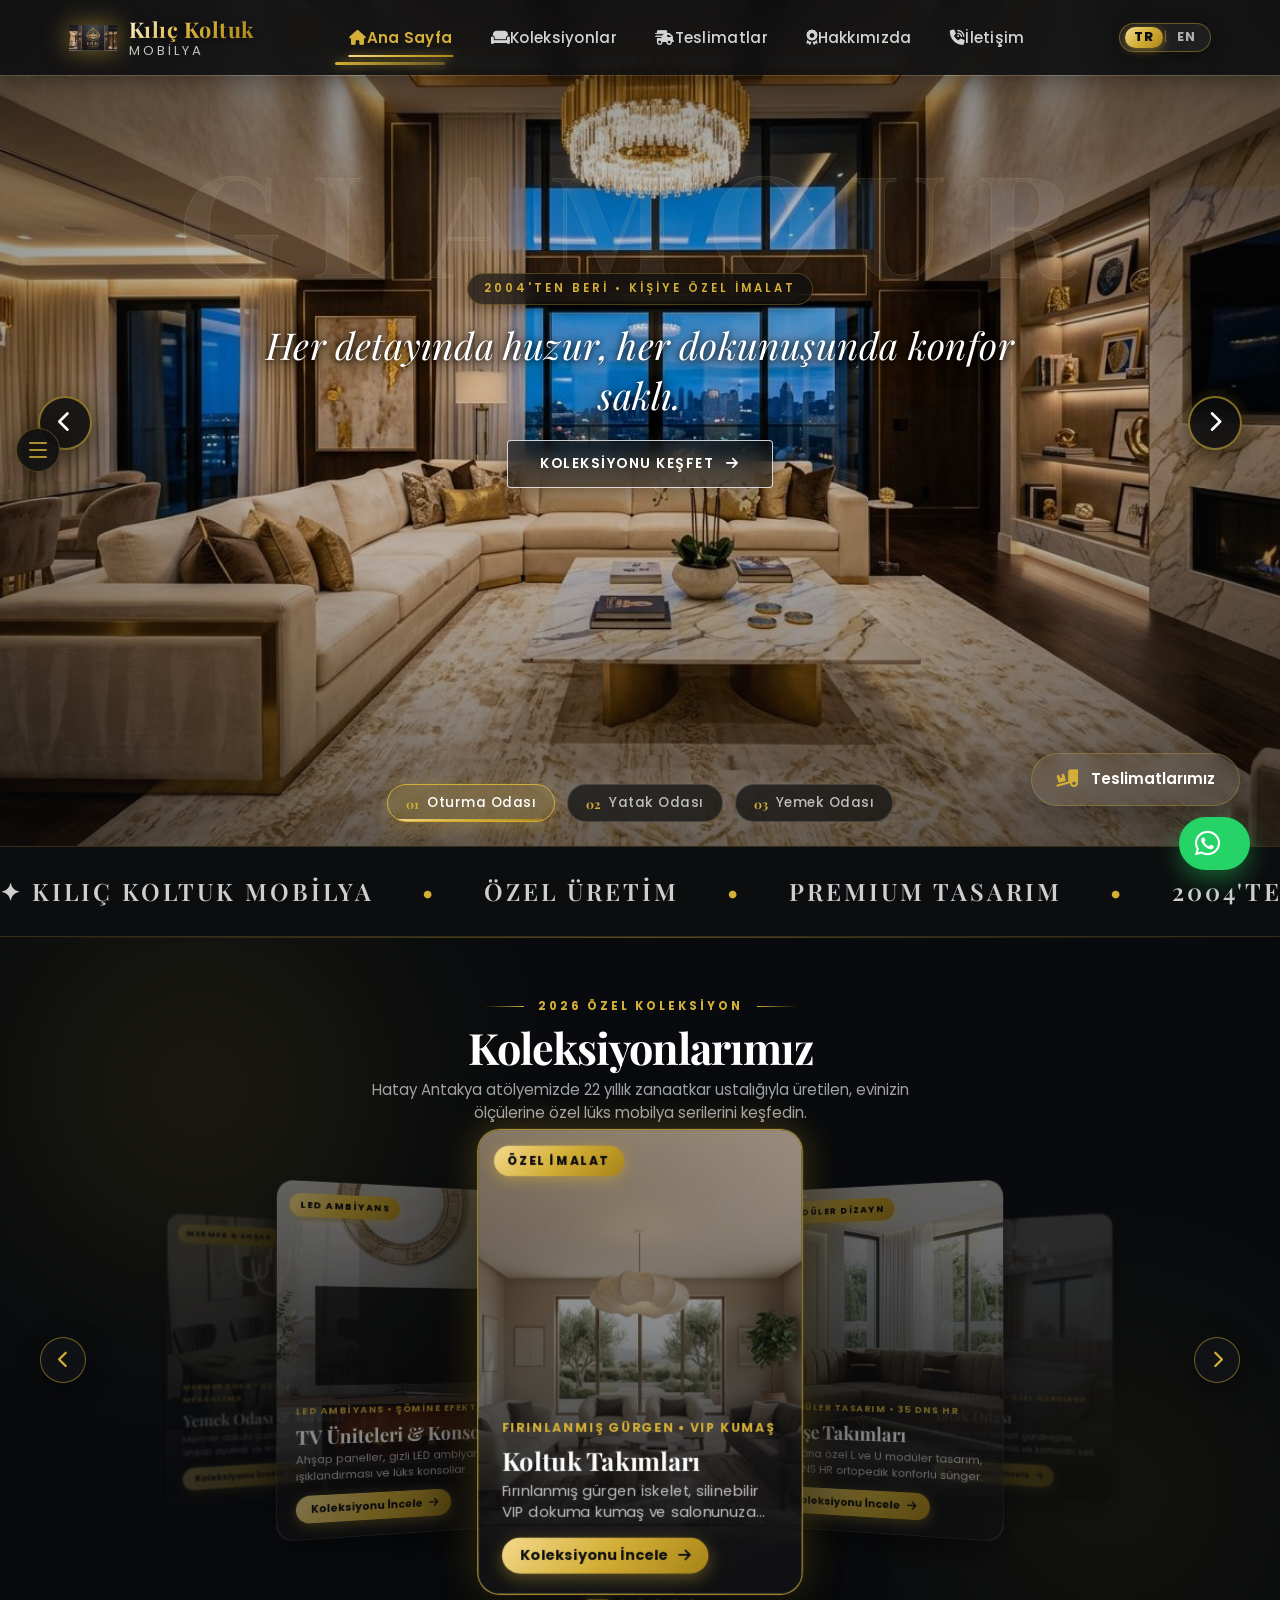
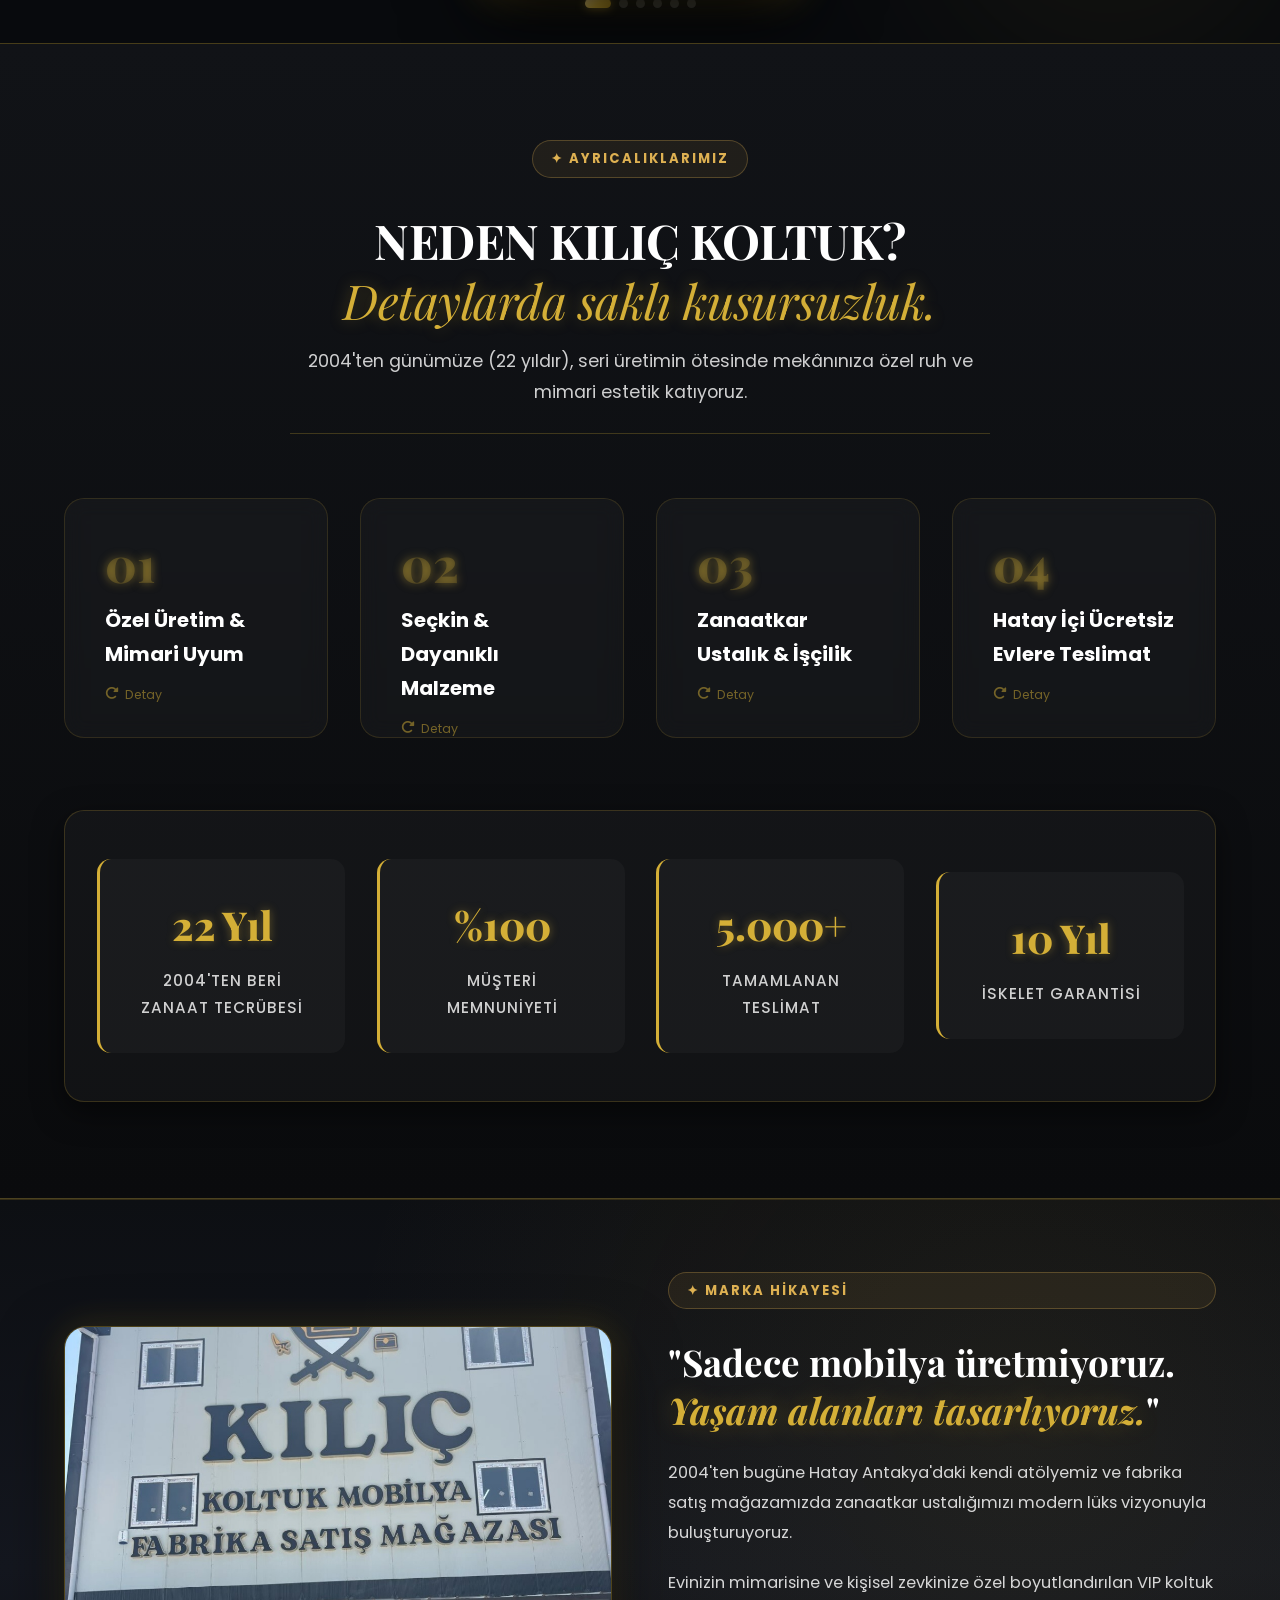
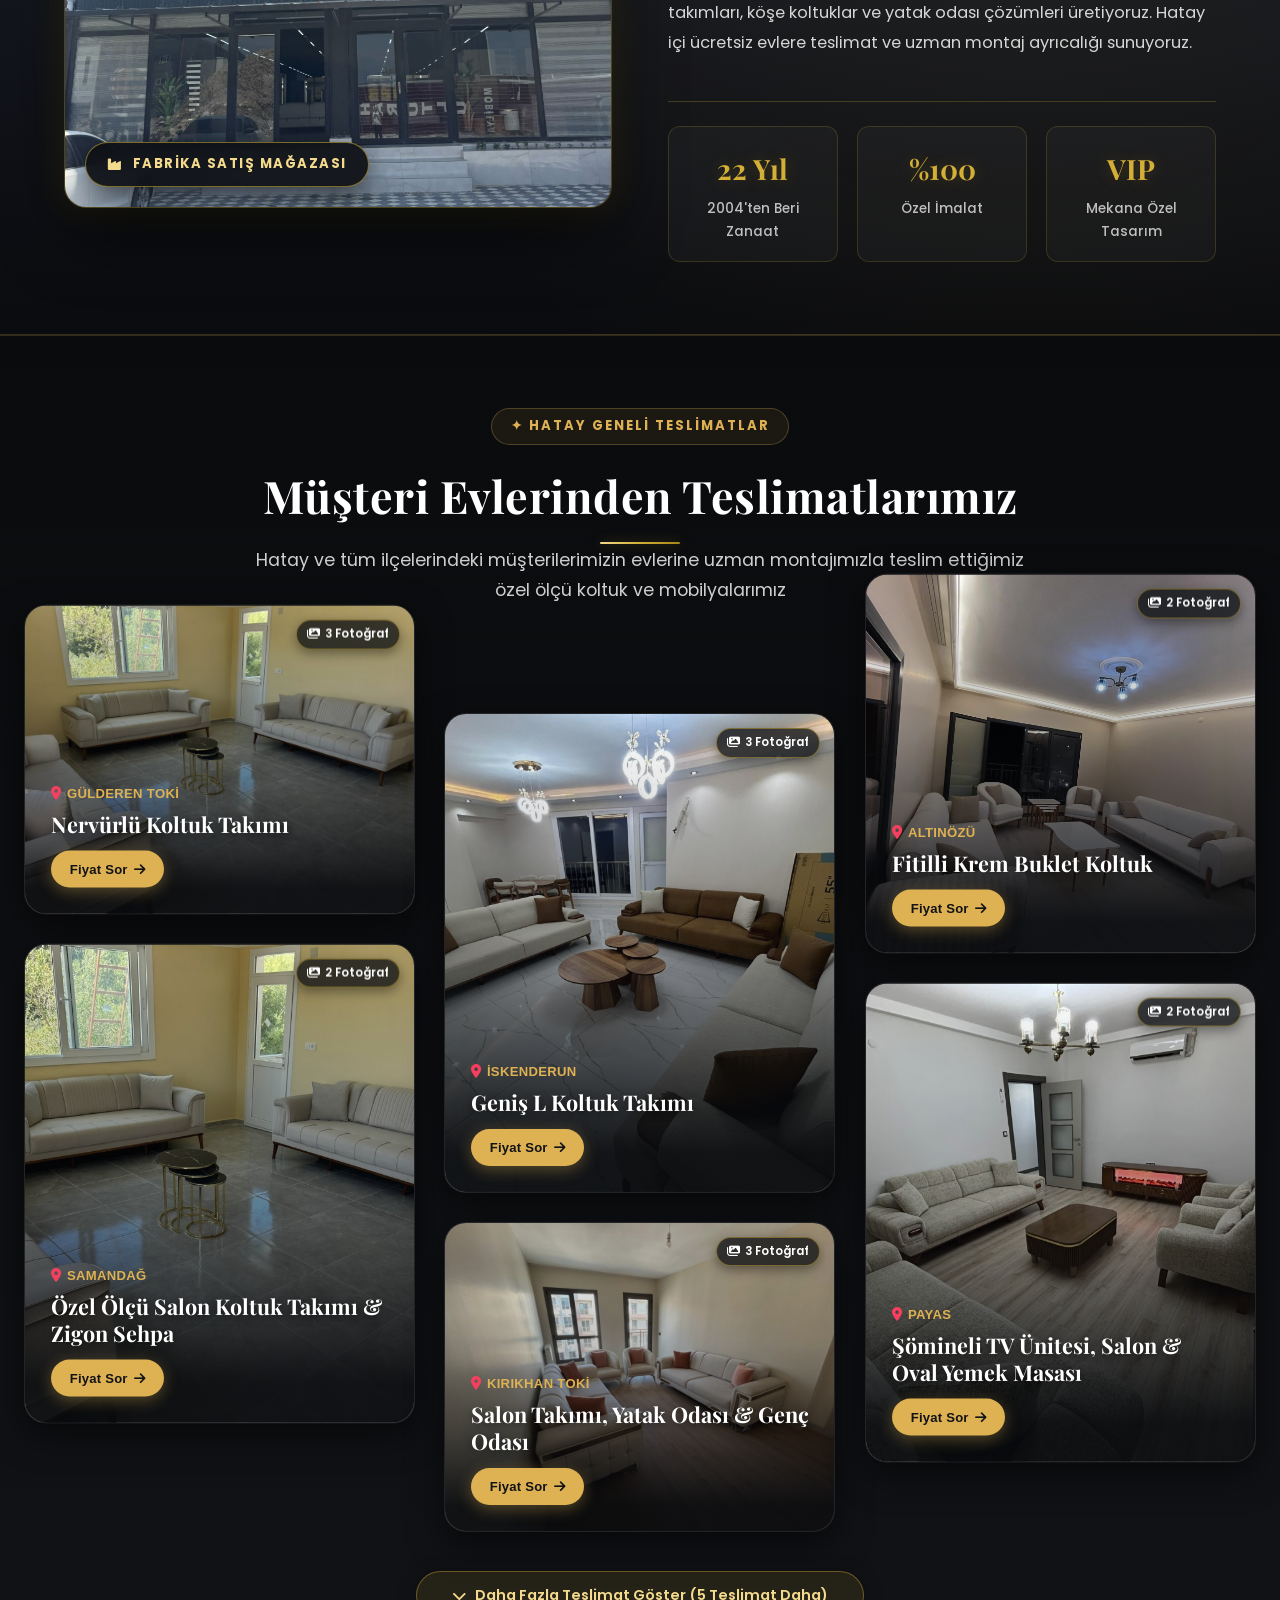
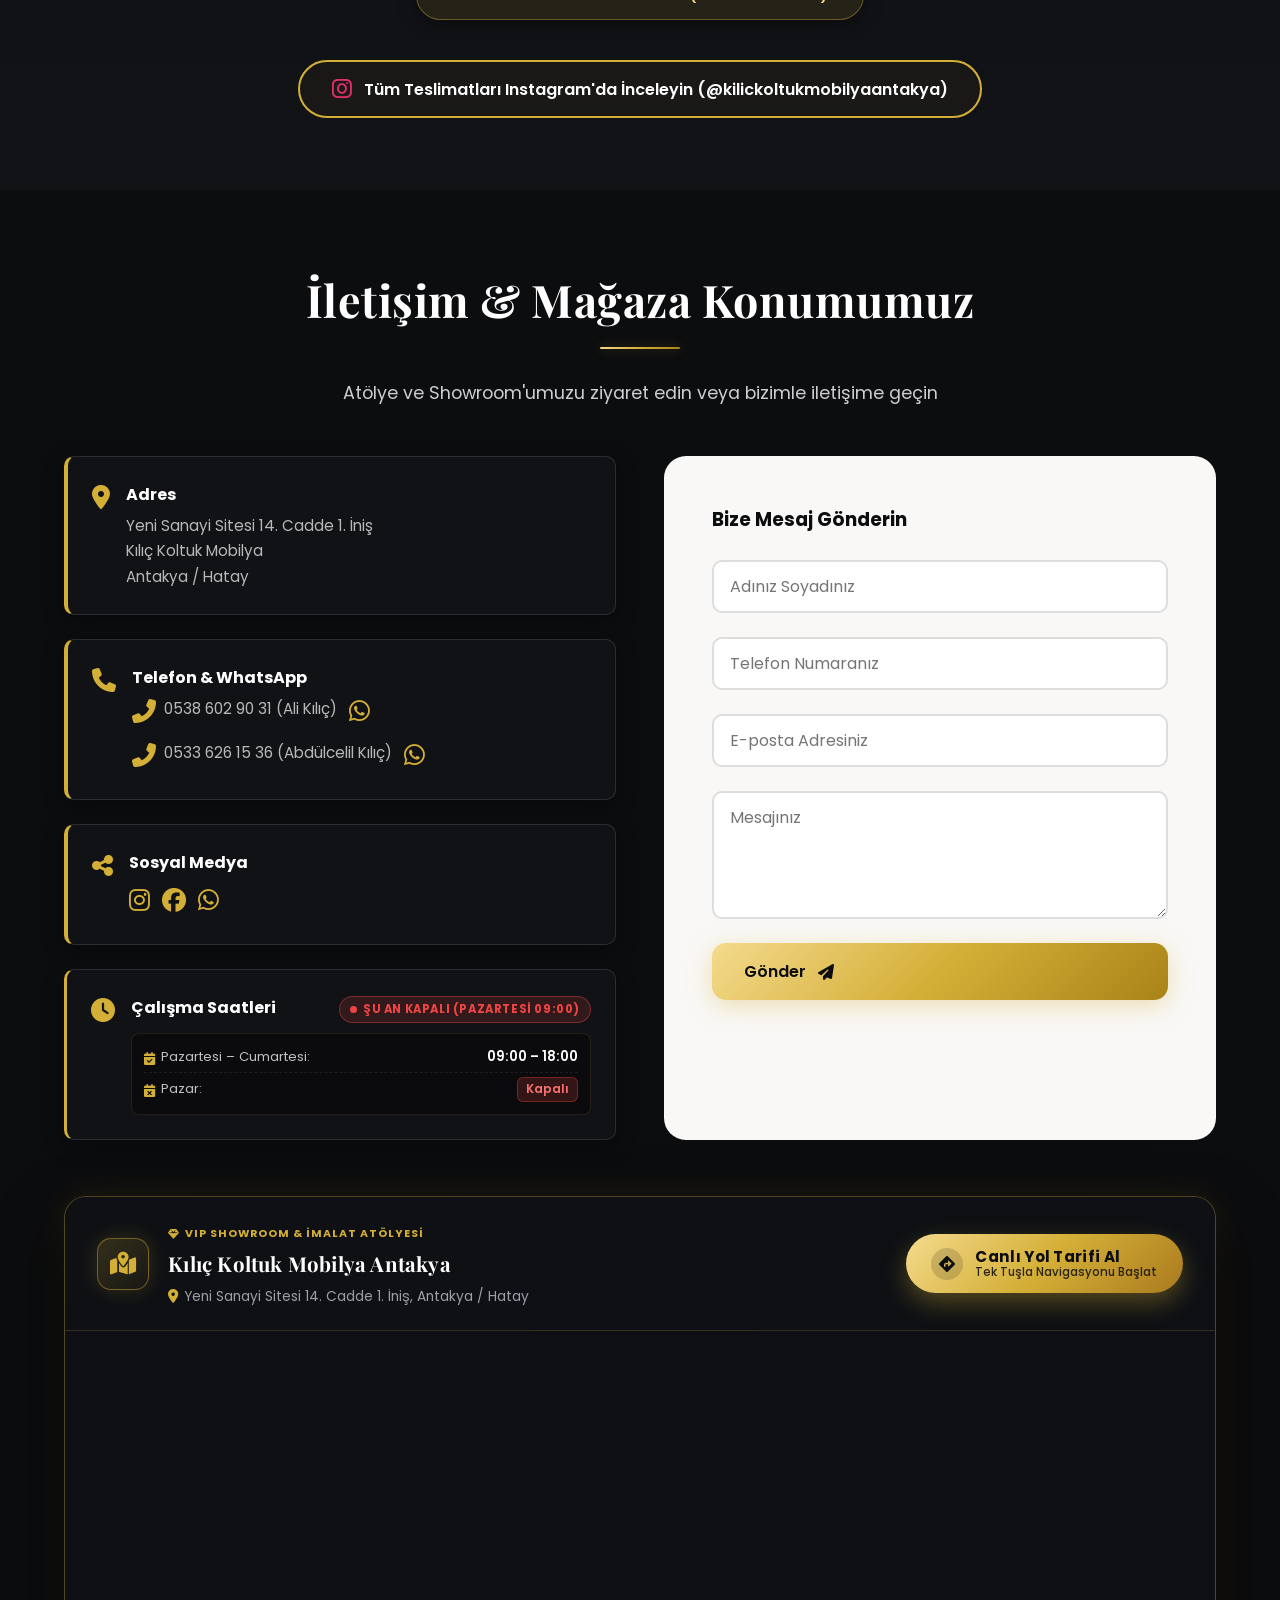
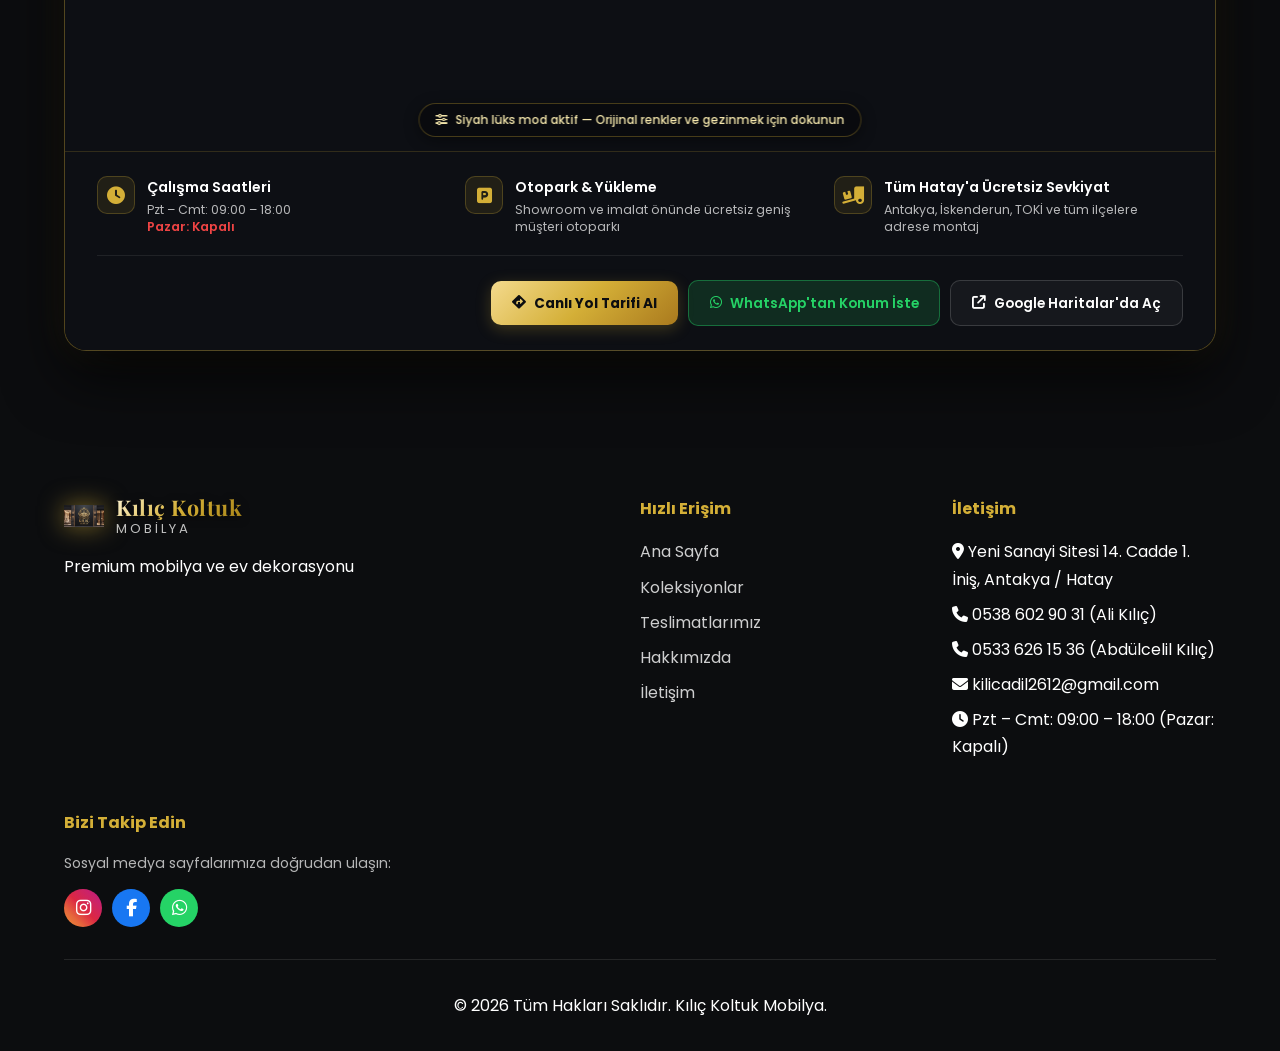
==== index.html @ 1f559b0b "fix: koleksiyon urun detay modali z-index ve buyutme sorunu cozuldu" ====
<!DOCTYPE html>
<html lang="tr">

<head>
    <meta charset="UTF-8">
    <meta name="viewport" content="width=device-width, initial-scale=1.0">
    <meta name="description"
        content="Kılıç Koltuk Mobilya | Antakya Hatay'da 2004'ten beri 22 yıldır özel ölçü koltuk takımı, köşe koltuk, yatak odası ve yemek odası imalatı. Fırınlanmış gürgen iskelet, VIP kumaş, 10 yıl garanti. Hatay içi ücretsiz evlere teslimat ve montaj.">
    <meta name="keywords"
        content="Kılıç Koltuk, Mobilya, Antakya Mobilya, Hatay Mobilya, Koltuk Takımı, Köşe Takımı, Yatak Odası, Yemek Odası, Özel Ölçü Koltuk, Lüks Mobilya, Antakya Koltuk İmalatçısı, Hatay Mobilya Fabrikası, Özel Üretim Mobilya, Hatay Ücretsiz Teslimat">
    <meta name="author" content="Kılıç Koltuk Mobilya">
    <meta name="robots" content="index, follow, max-image-preview:large, max-snippet:-1">
    <meta name="google-site-verification" content="google5d53e56944362ca2">
    <meta name="theme-color" content="#0a0b0d">

    <!-- Canonical URL -->
    <link rel="canonical" href="https://kilickoltukmobilya.com/">

    <!-- Open Graph (Facebook, WhatsApp, Instagram Preview) -->
    <meta property="og:title" content="Kılıç Koltuk Mobilya | Antakya Hatay Özel Ölçü Koltuk & Mobilya İmalatçısı">
    <meta property="og:description"
        content="2004'ten beri Antakya/Hatay'da özel ölçü koltuk takımı, köşe koltuk ve yatak odası imalatı. Hatay içi ücretsiz evlere teslimat ve uzman montaj.">
    <meta property="og:image" content="https://kilickoltukmobilya.com/logo.png">
    <meta property="og:url" content="https://kilickoltukmobilya.com/">
    <meta property="og:site_name" content="Kılıç Koltuk Mobilya">
    <meta property="og:type" content="website">
    <meta property="og:locale" content="tr_TR">

    <!-- Twitter Cards -->
    <meta name="twitter:card" content="summary_large_image">
    <meta name="twitter:title" content="Kılıç Koltuk Mobilya | Antakya Hatay Özel Ölçü Mobilya İmalatçısı">
    <meta name="twitter:description"
        content="2004'ten beri Antakya/Hatay'da özel ölçü koltuk takımı, köşe koltuk ve yatak odası imalatı. Hatay içi ücretsiz evlere teslimat ve montaj.">
    <meta name="twitter:image" content="https://kilickoltukmobilya.com/logo.png">

    <title>Kılıç Koltuk Mobilya | Antakya Hatay Özel Ölçü Koltuk & Mobilya İmalatçısı</title>

    <!-- Favicon -->
    <link rel="icon" href="logo.png?v=2" type="image/png">
    <link rel="apple-touch-icon" href="logo.png?v=2">

    <!-- Preconnect for Performance -->
    <link rel="preconnect" href="https://fonts.googleapis.com">
    <link rel="preconnect" href="https://fonts.gstatic.com" crossorigin>
    <link rel="preconnect" href="https://cdnjs.cloudflare.com">
    <link rel="dns-prefetch" href="https://fonts.googleapis.com">
    <link rel="dns-prefetch" href="https://cdnjs.cloudflare.com">

    <link rel="stylesheet" href="style.css?v=5.0">
    <link
        href="https://fonts.googleapis.com/css2?family=Playfair+Display:wght@400;500;600;700;800&family=Poppins:wght@300;400;500;600;700&display=swap"
        rel="stylesheet">
    <link rel="stylesheet" href="https://cdnjs.cloudflare.com/ajax/libs/font-awesome/6.4.0/css/all.min.css">

    <!-- JSON-LD Structured Data: LocalBusiness -->
    <script type="application/ld+json">
    {
        "@context": "https://schema.org",
        "@type": "FurnitureStore",
        "name": "Kılıç Koltuk Mobilya",
        "alternateName": "Kılıç Mobilya",
        "description": "2004'ten beri Antakya/Hatay'da 22 yıldır özel ölçü koltuk takımı, köşe koltuk, yatak odası ve yemek odası mobilyası imalatı yapan fabrika satış mağazası. Hatay içi ücretsiz evlere teslimat ve montaj.",
        "url": "https://kilickoltukmobilya.com",
        "logo": "https://kilickoltukmobilya.com/logo.png",
        "image": "https://kilickoltukmobilya.com/images/magaza-fabrika.jpg",
        "telephone": ["+905386029031", "+905336261536"],
        "email": "kilicadil2612@gmail.com",
        "foundingDate": "2004",
        "priceRange": "₺₺₺",
        "address": {
            "@type": "PostalAddress",
            "streetAddress": "Yeni Sanayi Sitesi 14. Cadde 1. İniş",
            "addressLocality": "Antakya",
            "addressRegion": "Hatay",
            "addressCountry": "TR"
        },
        "geo": {
            "@type": "GeoCoordinates",
            "latitude": 36.2025,
            "longitude": 36.1597
        },
        "openingHoursSpecification": [
            {
                "@type": "OpeningHoursSpecification",
                "dayOfWeek": ["Monday", "Tuesday", "Wednesday", "Thursday", "Friday", "Saturday"],
                "opens": "09:00",
                "closes": "19:00"
            }
        ],
        "areaServed": [
            { "@type": "City", "name": "Antakya" },
            { "@type": "AdministrativeArea", "name": "Hatay" }
        ],
        "sameAs": [
            "https://www.instagram.com/kilickoltukmobilyaantakya",
            "https://facebook.com/kilickoltukmobilya"
        ],
        "hasOfferCatalog": {
            "@type": "OfferCatalog",
            "name": "Mobilya Koleksiyonu",
            "itemListElement": [
                { "@type": "OfferCatalog", "name": "Koltuk Takımları" },
                { "@type": "OfferCatalog", "name": "Köşe Takımları" },
                { "@type": "OfferCatalog", "name": "Yatak Odası Takımları" },
                { "@type": "OfferCatalog", "name": "Yemek Odası Takımları" },
                { "@type": "OfferCatalog", "name": "TV Üniteleri" }
            ]
        }
    }
    </script>

    <!-- JSON-LD Structured Data: WebSite -->
    <script type="application/ld+json">
    {
        "@context": "https://schema.org",
        "@type": "WebSite",
        "name": "Kılıç Koltuk Mobilya",
        "url": "https://kilickoltukmobilya.com",
        "inLanguage": "tr"
    }
    </script>

    <!-- JSON-LD Structured Data: BreadcrumbList -->
    <script type="application/ld+json">
    {
        "@context": "https://schema.org",
        "@type": "BreadcrumbList",
        "itemListElement": [
            {
                "@type": "ListItem",
                "position": 1,
                "name": "Ana Sayfa",
                "item": "https://kilickoltukmobilya.com"
            },
            {
                "@type": "ListItem",
                "position": 2,
                "name": "Oturma Odası",
                "item": "https://kilickoltukmobilya.com/#oturma-odasi"
            },
            {
                "@type": "ListItem",
                "position": 3,
                "name": "Yatak Odası",
                "item": "https://kilickoltukmobilya.com/#yatak-odasi"
            },
            {
                "@type": "ListItem",
                "position": 4,
                "name": "Yemek Odası",
                "item": "https://kilickoltukmobilya.com/#yemek-odasi"
            },
            {
                "@type": "ListItem",
                "position": 5,
                "name": "İletişim",
                "item": "https://kilickoltukmobilya.com/#iletisim"
            }
        ]
    }
    </script>
    <style>
    /* ============================================================
       MASAÜSTÜNDE HAMBURGER MENÜ ASLA GÖRÜNMEZ
       ============================================================ */
    @media (min-width: 969px) {
        .hamburger, #hamburger {
            display: none !important;
            visibility: hidden !important;
            pointer-events: none !important;
        }
        .mobile-nav-top, .mobile-nav-bottom {
            display: none !important;
        }
    }

    /* ============================================================
       KRİTİK MOBİL KORUMA & ULTRA OKUNAKLI VİP HAMBURGER MENÜ
       ============================================================ */
    @media (max-width: 968px) {
        html, body {
            width: 100% !important;
            max-width: 100vw !important;
            height: auto !important;
            min-height: 100% !important;
            overflow-x: hidden !important;
            overflow-y: auto !important;
            display: block !important;
            position: relative !important;
            margin: 0 !important;
            padding: 0 !important;
            transform: none !important;
        }
        #preloader, .preloader {
            display: none !important;
            visibility: hidden !important;
            pointer-events: none !important;
        }
        #navbar, .navbar {
            position: fixed !important;
            top: 0 !important;
            left: 0 !important;
            right: 0 !important;
            width: 100% !important;
            max-width: 100vw !important;
            height: 60px !important;
            min-height: 60px !important;
            max-height: 60px !important;
            margin: 0 !important;
            padding: 0 !important;
            transform: none !important;
            z-index: 999999 !important;
            display: flex !important;
            align-items: center !important;
            background: rgba(12, 13, 15, 0.98) !important;
            border-bottom: 1px solid rgba(212, 175, 55, 0.4) !important;
            box-shadow: 0 4px 20px rgba(0, 0, 0, 0.8) !important;
            box-sizing: border-box !important;
        }
        .nav-container {
            display: flex !important;
            flex-direction: row !important;
            flex-wrap: nowrap !important;
            align-items: center !important;
            justify-content: space-between !important;
            width: 100% !important;
            max-width: 100% !important;
            padding: 0 0.75rem !important;
            height: 100% !important;
            box-sizing: border-box !important;
            gap: 0.5rem !important;
        }
        .logo {
            display: flex !important;
            align-items: center !important;
            gap: 0.45rem !important;
            flex-shrink: 1 !important;
            min-width: 0 !important;
            text-decoration: none !important;
        }
        .logo img, #logo-img {
            width: 36px !important;
            height: 36px !important;
            min-width: 36px !important;
            object-fit: contain !important;
            flex-shrink: 0 !important;
        }
        .logo-text {
            display: flex !important;
            flex-direction: column !important;
            line-height: 1.15 !important;
            min-width: 0 !important;
        }
        .logo-main {
            font-size: 1.05rem !important;
            white-space: nowrap !important;
            overflow: hidden !important;
            text-overflow: ellipsis !important;
            font-weight: 700 !important;
        }
        .logo-sub {
            font-size: 0.65rem !important;
            letter-spacing: 2px !important;
            white-space: nowrap !important;
        }
        .nav-actions {
            display: flex !important;
            align-items: center !important;
            gap: 0.45rem !important;
            flex-shrink: 0 !important;
        }
        .lang-switch {
            display: inline-flex !important;
            align-items: center !important;
            gap: 2px !important;
            padding: 3px 6px !important;
            border-radius: 6px !important;
            background: rgba(255, 255, 255, 0.08) !important;
            border: 1px solid rgba(212, 175, 55, 0.3) !important;
            font-size: 0.72rem !important;
        }
        .lang-btn {
            padding: 2px 4px !important;
            font-size: 0.72rem !important;
        }
        .hamburger {
            display: flex !important;
            flex-direction: column !important;
            align-items: center !important;
            justify-content: center !important;
            gap: 4px !important;
            width: 38px !important;
            height: 38px !important;
            min-width: 38px !important;
            background: rgba(212, 175, 55, 0.15) !important;
            border: 1.5px solid rgba(212, 175, 55, 0.7) !important;
            border-radius: 8px !important;
            cursor: pointer !important;
            z-index: 1000000 !important;
            padding: 0 !important;
            flex-shrink: 0 !important;
        }
        .hamburger span {
            display: block !important;
            width: 18px !important;
            height: 2px !important;
            background: #D4AF37 !important;
            border-radius: 2px !important;
            transition: all 0.3s ease !important;
        }

        /* ULTRA OKUNAKLI MOBİL AÇILIR MENÜ (DRAWER) */
        .nav-menu {
            position: fixed !important;
            top: 0 !important;
            right: 0 !important;
            width: 320px !important;
            max-width: 86vw !important;
            height: 100vh !important;
            height: 100dvh !important;
            background: #0d0e12 !important;
            border-left: 2px solid #D4AF37 !important;
            box-shadow: -15px 0 50px rgba(0, 0, 0, 0.95) !important;
            padding: 75px 18px 30px !important;
            display: flex !important;
            flex-direction: column !important;
            gap: 10px !important;
            transform: translateX(110%) !important;
            transition: transform 0.35s cubic-bezier(0.165, 0.84, 0.44, 1) !important;
            z-index: 9999999 !important;
            overflow-y: auto !important;
            -webkit-overflow-scrolling: touch !important;
            visibility: hidden !important;
            pointer-events: none !important;
        }
        .nav-menu.active {
            transform: translateX(0) !important;
            visibility: visible !important;
            pointer-events: auto !important;
        }
        .nav-menu li {
            width: 100% !important;
            display: block !important;
            list-style: none !important;
            margin: 0 !important;
        }
        .nav-menu .nav-link {
            display: flex !important;
            align-items: center !important;
            gap: 14px !important;
            width: 100% !important;
            padding: 15px 18px !important;
            font-size: 1.15rem !important;
            font-weight: 700 !important;
            color: #ffffff !important;
            background: rgba(255, 255, 255, 0.07) !important;
            border: 1px solid rgba(212, 175, 55, 0.35) !important;
            border-radius: 12px !important;
            text-decoration: none !important;
            letter-spacing: 0.5px !important;
            box-shadow: 0 4px 12px rgba(0, 0, 0, 0.4) !important;
            transition: all 0.25s ease !important;
        }
        .nav-menu .nav-link i {
            font-size: 1.25rem !important;
            color: #D4AF37 !important;
            width: 24px !important;
            text-align: center !important;
            flex-shrink: 0 !important;
        }
        .nav-menu .nav-link .nav-link-text {
            color: #ffffff !important;
            font-weight: 700 !important;
            font-size: 1.15rem !important;
            letter-spacing: 0.5px !important;
        }
        .nav-menu .nav-link:hover,
        .nav-menu .nav-link.active {
            background: rgba(212, 175, 55, 0.22) !important;
            border-color: #D4AF37 !important;
            box-shadow: 0 4px 18px rgba(212, 175, 55, 0.35) !important;
            transform: translateX(4px) !important;
        }
        .nav-menu .nav-link.active .nav-link-text {
            color: #F4DA8D !important;
        }
        .nav-pill {
            display: none !important;
        }
        .nav-backdrop {
            position: fixed !important;
            inset: 0 !important;
            background: rgba(0, 0, 0, 0.82) !important;
            backdrop-filter: blur(5px) !important;
            -webkit-backdrop-filter: blur(5px) !important;
            opacity: 0 !important;
            visibility: hidden !important;
            pointer-events: none !important;
            transition: opacity 0.35s ease, visibility 0.35s ease !important;
            z-index: 9999998 !important;
        }
        .nav-backdrop.active {
            opacity: 1 !important;
            visibility: visible !important;
            pointer-events: auto !important;
        }

        /* Ana İçerik Header Altı */
        main {
            display: block !important;
            width: 100% !important;
            padding-top: 62px !important;
            margin: 0 !important;
            position: relative !important;
            z-index: 1 !important;
            overflow: visible !important;
        }
        #home, .hero-section {
            display: block !important;
            position: relative !important;
            width: 100% !important;
            height: auto !important;
            min-height: calc(100vh - 62px) !important;
            min-height: calc(100dvh - 62px) !important;
            background: #0c0d0f !important;
            overflow: visible !important;
        }
        .hero-slides-track {
            display: block !important;
            position: relative !important;
            width: 100% !important;
            min-height: calc(100vh - 62px) !important;
            min-height: calc(100dvh - 62px) !important;
        }
        .hero-slide {
            display: none !important;
            position: relative !important;
            width: 100% !important;
            min-height: calc(100vh - 62px) !important;
            min-height: calc(100dvh - 62px) !important;
            background-size: cover !important;
            background-position: center !important;
        }
        .hero-slide.active {
            display: flex !important;
            flex-direction: column !important;
            justify-content: center !important;
            align-items: center !important;
        }
        .hero-slide-overlay {
            position: absolute !important;
            inset: 0 !important;
            background: rgba(12, 13, 15, 0.75) !important;
            z-index: 2 !important;
        }
        .hero-editorial-content {
            position: relative !important;
            display: flex !important;
            flex-direction: column !important;
            align-items: center !important;
            text-align: center !important;
            opacity: 1 !important;
            visibility: visible !important;
            transform: none !important;
            padding: 2rem 1.2rem !important;
            z-index: 10 !important;
        }
        .hero-editorial-title {
            font-size: 1.6rem !important;
            line-height: 1.3 !important;
            margin: 0.8rem 0 1.5rem !important;
            color: #ffffff !important;
        }
        .hero-editorial-btn {
            display: inline-flex !important;
            align-items: center !important;
            gap: 0.5rem !important;
            padding: 0.75rem 1.6rem !important;
            font-size: 0.95rem !important;
            z-index: 15 !important;
        }
        section, .reveal-section, .reveal-fade-up {
            opacity: 1 !important;
            visibility: visible !important;
            transform: none !important;
            display: block !important;
        }
    }

    /* ============================================================
       KOLEKSİYONLAR SAYFASI (OVERLAY) Z-INDEX & GERİ DÖNÜŞ KORUMASI
       ============================================================ */
    .kategori-sayfasi {
        position: fixed !important;
        top: 0 !important;
        left: 0 !important;
        width: 100vw !important;
        max-width: 100vw !important;
        height: 100vh !important;
        height: 100dvh !important;
        background: #0b0c0f !important;
        color: #ffffff !important;
        z-index: 10000005 !important; /* Navbar'ın tamamen ÜSTÜNDE */
        overflow-y: auto !important;
        overflow-x: hidden !important;
        -webkit-overflow-scrolling: touch !important;
        transform: translateX(100%) !important;
        visibility: hidden !important;
        pointer-events: none !important;
        transition: transform 0.35s cubic-bezier(0.165, 0.84, 0.44, 1), visibility 0.35s !important;
        box-sizing: border-box !important;
    }
    .kategori-sayfasi.aktif {
        transform: translateX(0) !important;
        visibility: visible !important;
        pointer-events: auto !important;
    }
    .kat-header {
        position: sticky !important;
        top: 0 !important;
        left: 0 !important;
        right: 0 !important;
        width: 100% !important;
        background: rgba(13, 14, 18, 0.98) !important;
        backdrop-filter: blur(15px) !important;
        -webkit-backdrop-filter: blur(15px) !important;
        border-bottom: 2px solid #D4AF37 !important;
        box-shadow: 0 4px 25px rgba(0, 0, 0, 0.85) !important;
        padding: 0.8rem 1.2rem !important;
        display: flex !important;
        align-items: center !important;
        justify-content: space-between !important;
        gap: 0.8rem !important;
        z-index: 50 !important;
        box-sizing: border-box !important;
    }
    .kat-geri-btn {
        display: inline-flex !important;
        align-items: center !important;
        gap: 0.5rem !important;
        background: linear-gradient(135deg, #D4AF37 0%, #B8860B 100%) !important;
        color: #0b0c0e !important;
        font-family: 'Poppins', sans-serif !important;
        font-size: 0.92rem !important;
        font-weight: 700 !important;
        padding: 0.6rem 1.1rem !important;
        border-radius: 8px !important;
        border: none !important;
        cursor: pointer !important;
        box-shadow: 0 2px 12px rgba(212, 175, 55, 0.4) !important;
        flex-shrink: 0 !important;
        text-decoration: none !important;
        transition: transform 0.2s, box-shadow 0.2s !important;
    }
    .kat-geri-btn:hover, .kat-geri-btn:active {
        transform: translateY(-2px) !important;
        box-shadow: 0 4px 18px rgba(212, 175, 55, 0.6) !important;
    }
    .kat-title-wrap {
        display: flex !important;
        flex-direction: column !important;
        align-items: center !important;
        text-align: center !important;
        min-width: 0 !important;
        flex-grow: 1 !important;
    }
    .kat-baslik {
        font-family: 'Playfair Display', serif !important;
        font-size: 1.25rem !important;
        font-weight: 700 !important;
        color: #ffffff !important;
        margin: 0 !important;
        white-space: nowrap !important;
        overflow: hidden !important;
        text-overflow: ellipsis !important;
        max-width: 100% !important;
    }
    .kat-urun-sayisi {
        font-size: 0.75rem !important;
        color: #D4AF37 !important;
        font-weight: 600 !important;
        letter-spacing: 0.5px !important;
    }
    .kat-kapat-btn {
        display: inline-flex !important;
        align-items: center !important;
        justify-content: center !important;
        width: 40px !important;
        height: 40px !important;
        min-width: 40px !important;
        background: rgba(255, 255, 255, 0.1) !important;
        border: 1.5px solid rgba(212, 175, 55, 0.4) !important;
        color: #ffffff !important;
        border-radius: 8px !important;
        font-size: 1.2rem !important;
        cursor: pointer !important;
        flex-shrink: 0 !important;
        transition: all 0.2s ease !important;
    }
    .kat-kapat-btn:hover {
        background: rgba(212, 175, 55, 0.25) !important;
        border-color: #D4AF37 !important;
        color: #F4DA8D !important;
    }
    .kat-floating-back {
        position: fixed !important;
        bottom: 24px !important;
        left: 20px !important;
        z-index: 10000020 !important;
        display: inline-flex !important;
        align-items: center !important;
        gap: 8px !important;
        padding: 10px 18px !important;
        background: #0d0e12 !important;
        border: 1.5px solid #D4AF37 !important;
        border-radius: 50px !important;
        color: #F4DA8D !important;
        font-family: 'Poppins', sans-serif !important;
        font-size: 0.88rem !important;
        font-weight: 700 !important;
        box-shadow: 0 6px 20px rgba(0, 0, 0, 0.8), 0 0 15px rgba(212, 175, 55, 0.35) !important;
        cursor: pointer !important;
        transition: transform 0.2s, background 0.2s !important;
    }
    .kat-floating-back:hover {
        background: #D4AF37 !important;
        color: #0c0d10 !important;
        transform: translateY(-2px) !important;
    }
    @media (max-width: 600px) {
        .kat-header {
            padding: 0.65rem 0.8rem !important;
        }
        .kat-geri-btn span {
            font-size: 0.82rem !important;
        }
        .kat-baslik {
            font-size: 1.05rem !important;
        }
        .kat-kapat-btn {
            width: 36px !important;
            height: 36px !important;
            min-width: 36px !important;
            font-size: 1.05rem !important;
        }
    }

    /* Ürün Detay Modalı ve Galeri Modalı Koleksiyon Sayfasının da Üstünde */
    .pdm-modal,
    #pdm-modal {
        z-index: 20000000 !important;
    }
    .gallery-modal,
    #gallery-modal {
        z-index: 20000005 !important;
    }
    </style>
</head>

<body>
    <!-- Navigation -->
    <nav class="navbar" id="navbar" aria-label="Ana Menü">
        <div class="container nav-container">
            <a href="#home" class="logo" id="site-logo" aria-label="Kılıç Koltuk Mobilya Ana Sayfaya Git">
                <img src="logo.png?v=2" alt="Kılıç Koltuk Mobilya - Antakya Hatay Mobilya İmalatçısı" id="logo-img"
                    width="50" height="50">
                <div class="logo-text">
                    <span class="logo-main">Kılıç Koltuk</span>
                    <span class="logo-sub">Mobilya</span>
                </div>
            </a>

            <ul class="nav-menu" id="nav-menu">
                <div class="nav-pill" id="nav-pill"></div>
                <li class="mobile-nav-top" style="display: flex; justify-content: space-between; align-items: center; padding-bottom: 12px; margin-bottom: 8px; border-bottom: 1px solid rgba(212, 175, 55, 0.35);">
                    <span style="font-family: 'Playfair Display', serif; color: #D4AF37; font-size: 1.15rem; font-weight: 700; letter-spacing: 1px;">KILIÇ MOBİLYA</span>
                    <button type="button" onclick="toggleMobileMenu(false)" style="color: #ffffff; font-size: 1.3rem; padding: 4px 10px; cursor: pointer; border-radius: 8px; background: rgba(255,255,255,0.1); border: 1px solid rgba(255,255,255,0.25);">✕</button>
                </li>
                <li><a href="#home" class="nav-link active"><i class="fas fa-home"></i><span class="nav-link-text">Ana Sayfa</span></a></li>
                <li><a href="#koleksiyon-vitrini" class="nav-link"><i class="fas fa-couch"></i><span class="nav-link-text">Koleksiyonlar</span></a></li>
                <li><a href="#teslimat-vitrini" class="nav-link"><i class="fas fa-truck-fast"></i><span class="nav-link-text">Teslimatlar</span></a></li>
                <li><a href="#hakkimizda" class="nav-link"><i class="fas fa-award"></i><span class="nav-link-text">Hakkımızda</span></a></li>
                <li><a href="#iletisim" class="nav-link"><i class="fas fa-phone-volume"></i><span class="nav-link-text">İletişim</span></a></li>
                <li class="mobile-nav-bottom" style="margin-top: 10px; border-top: 1px solid rgba(212,175,55,0.3); padding-top: 14px; display: flex; flex-direction: column; gap: 8px;">
                    <a href="tel:+905386029031" style="display: flex; align-items: center; justify-content: center; gap: 8px; padding: 12px; background: rgba(212,175,55,0.15); border: 1px solid #D4AF37; border-radius: 10px; color: #F4DA8D; font-weight: 700; font-size: 0.95rem; text-decoration: none;"><i class="fas fa-phone"></i> 0538 602 90 31</a>
                    <a href="https://wa.me/905386029031" target="_blank" style="display: flex; align-items: center; justify-content: center; gap: 8px; padding: 12px; background: #25D366; border-radius: 10px; color: #ffffff; font-weight: 700; font-size: 0.95rem; text-decoration: none;"><i class="fab fa-whatsapp" style="font-size: 1.15rem;"></i> WhatsApp Danışma</a>
                </li>
            </ul>

            <div class="nav-actions">
                <div class="lang-switch" id="langSwitch" role="group" aria-label="Dil Seçimi / Language Selection">
                    <button type="button" class="lang-btn active" data-lang="tr" title="Türkçe">TR</button>
                    <span class="lang-divider">|</span>
                    <button type="button" class="lang-btn" data-lang="en" title="English">EN</button>
                </div>
                <button class="hamburger" id="hamburger" aria-label="Menü" title="Menüyü Aç/Kapat">
                    <span></span>
                    <span></span>
                    <span></span>
                </button>
            </div>
        </div>
        <div class="nav-backdrop" id="navBackdrop"></div>
    </nav>

    <main>
        <!-- Classic Luxury Photo Hero Slider Section (3 Kayan Görsel) -->
        <section id="home" class="hero-section hero-slider-wrapper" aria-label="Ana Karşılama">
            <div class="hero-slides-track" id="heroSlidesTrack">
                <!-- Slayt 1: Oturma Odası -->
                <div class="hero-slide active" data-slide="0"
                    style="background-image: url('images/hero-banner-2.jpg');">
                    <div class="hero-slide-overlay"></div>
                    <!-- Arka Planda Yarı Saydam Gölge / Filigran Yazı (Örnekteki gibi) -->
                    <div class="hero-watermark">GLAMOUR</div>

                    <!-- Ön Planda Sade, Boşluk Alanına Yerleşen Editoryal Başlık & Buton -->
                    <div class="hero-editorial-content">
                        <span class="hero-editorial-tag">2004'TEN BERİ &bull; ÖZEL ÖLÇÜ İMALAT</span>
                        <h1 class="hero-editorial-title">Her detayı huzur, her çizgisi konfor için tasarlandı.</h1>
                        <a href="#oturma-odasi" class="hero-editorial-btn">
                            <span>Koleksiyonu İncele</span>
                            <i class="fas fa-arrow-right"></i>
                        </a>
                    </div>
                </div>

                <!-- Slayt 2: Yatak Odası -->
                <div class="hero-slide" data-slide="1" style="background-image: url('images/hero-banner-3.jpg');">
                    <div class="hero-slide-overlay"></div>
                    <!-- Arka Planda Yarı Saydam Gölge / Filigran Yazı -->
                    <div class="hero-watermark">SERENITY</div>

                    <div class="hero-editorial-content">
                        <span class="hero-editorial-tag">LÜKS BAZA &bull; SİLİNEBİLİR BAŞLIK</span>
                        <h2 class="hero-editorial-title">Günün tüm yorgunluğunu unutturan, huzur dolu dokunuşlar.</h2>
                        <a href="#yatak-odasi" class="hero-editorial-btn">
                            <span>Yatak Odasını Keşfet</span>
                            <i class="fas fa-arrow-right"></i>
                        </a>
                    </div>
                </div>

                <!-- Slayt 3: Yemek Odası -->
                <div class="hero-slide" data-slide="2" style="background-image: url('images/yemek-masasi-5.jpg');">
                    <div class="hero-slide-overlay"></div>
                    <!-- Arka Planda Yarı Saydam Gölge / Filigran Yazı -->
                    <div class="hero-watermark">ELEGANCE</div>

                    <div class="hero-editorial-content">
                        <span class="hero-editorial-tag">DOĞAL AHŞAP &bull; MERMER DOKU</span>
                        <h2 class="hero-editorial-title">En keyifli sofralar ve en sıcak sohbetler için.</h2>
                        <a href="#yemek-odasi" class="hero-editorial-btn">
                            <span>Yemek Masalarını İncele</span>
                            <i class="fas fa-arrow-right"></i>
                        </a>
                    </div>
                </div>
            </div>

            <!-- Slider Sol / Sağ Navigasyon Okları -->
            <button class="hero-slider-arrow hero-prev" id="heroPrevBtn" aria-label="Önceki Görsel">
                <i class="fas fa-chevron-left"></i>
            </button>
            <button class="hero-slider-arrow hero-next" id="heroNextBtn" aria-label="Sonraki Görsel">
                <i class="fas fa-chevron-right"></i>
            </button>

            <!-- Sağ Alt Köşe: Teslimatlarımız Butonu -->
            <a href="#teslimat-vitrini" class="hero-corner-btn" title="Teslimatlarımızı İnceleyin">
                <i class="fas fa-truck-loading"></i>
                <span>Teslimatlarımız</span>
            </a>


            <!-- Kategori & Süre Göstergeleri (Pagination Tabs) -->
            <div class="hero-slider-pagination" id="heroSliderPagination">
                <button class="hero-pagination-tab active" data-slide-to="0" aria-label="Oturma Odası Slaytına Git">
                    <span class="tab-idx">01</span>
                    <span class="tab-label">Oturma Odası</span>
                    <span class="tab-progress"><span class="tab-progress-bar"></span></span>
                </button>
                <button class="hero-pagination-tab" data-slide-to="1" aria-label="Yatak Odası Slaytına Git">
                    <span class="tab-idx">02</span>
                    <span class="tab-label">Yatak Odası</span>
                    <span class="tab-progress"><span class="tab-progress-bar"></span></span>
                </button>
                <button class="hero-pagination-tab" data-slide-to="2" aria-label="Yemek Odası Slaytına Git">
                    <span class="tab-idx">03</span>
                    <span class="tab-label">Yemek Odası</span>
                    <span class="tab-progress"><span class="tab-progress-bar"></span></span>
                </button>
            </div>
        </section>



        <!-- Infinite Marquee -->
        <div class="marquee-section">
            <div class="marquee-content" id="marquee">
                <span>✦ KILIÇ KOLTUK MOBİLYA</span>
                <span class="dot">•</span>
                <span>ÖZEL ÜRETİM</span>
                <span class="dot">•</span>
                <span>PREMIUM TASARIM</span>
                <span class="dot">•</span>
                <span>2004'TEN BERİ (22 YILLIK TECRÜBE)</span>
                <span class="dot">•</span>
                <span>HATAY İÇİ ÜCRETSİZ EVLERE TESLİMAT</span>
                <span class="dot">•</span>
                <span>LÜKSÜN YENİ TANIMI</span>
                <span class="dot">•</span>
            </div>
        </div>


        <!-- KOLEKSİYONLARIMIZ — Lüks 3D Kavisli Silindir Vitrini -->
        <section class="arc-showcase-section reveal-section" id="koleksiyon-vitrini"
            aria-label="Koleksiyonlarımız Vitrini">
            <div class="koleksiyon-bg-orb koleksiyon-bg-orb-1"></div>
            <div class="koleksiyon-bg-orb koleksiyon-bg-orb-2"></div>
            <div class="container arc-container">

                <!-- Bölüm Başlığı — Premium Lüks Tasarım -->
                <div class="koleksiyon-header">
                    <span class="koleksiyon-eyebrow">
                        <span class="koleksiyon-eyebrow-line"></span>
                        2026 ÖZEL KOLEKSİYON
                        <span class="koleksiyon-eyebrow-line"></span>
                    </span>
                    <h2 class="koleksiyon-main-title">
                        Koleksiyonlarımız
                    </h2>
                    <p class="koleksiyon-subtitle">
                        Hatay Antakya atölyemizde 22 yıllık zanaatkar ustalığıyla üretilen, evinizin ölçülerine özel
                        lüks mobilya serilerini keşfedin.
                    </p>
                </div>

                <!-- 3D Arc Sahnesi -->
                <div class="arc-stage" id="arcStage">
                    <button class="arc-nav-btn arc-prev" id="arcPrevBtn" aria-label="Önceki Koleksiyon"
                        title="Önceki Koleksiyon">
                        <i class="fas fa-chevron-left"></i>
                    </button>
                    <button class="arc-nav-btn arc-next" id="arcNextBtn" aria-label="Sonraki Koleksiyon"
                        title="Sonraki Koleksiyon">
                        <i class="fas fa-chevron-right"></i>
                    </button>

                    <div class="arc-cylinder-track" id="arcTrack">
                        <!-- 1: Koltuk Takımları -->
                        <div class="arc-card" data-index="0" data-gallery="koltuk-takimi"
                            data-wa-msg="Merhaba%2C%20Koltuk%20Tak%C4%B1mlar%C4%B1%20hakk%C4%B1nda%20%C3%B6zel%20%C3%B6l%C3%A7%C3%BC%20fiyat%20almak%20istiyorum"
                            data-wa-label="Koltuk Takımları İçin Özel Ölçü Sor">
                            <div class="arc-card-inner">
                                <img src="images/milano-koltuk-takimi.jpg"
                                    alt="Özel İmalat Koltuk Takımları - Milano Koleksiyonu" class="arc-card-img"
                                    loading="lazy">
                                <div class="arc-card-gradient"></div>
                                <div class="arc-card-badge">ÖZEL İMALAT</div>
                                <div class="arc-card-content">
                                    <span class="arc-card-tag">FIRINLANMIŞ GÜRGEN • VIP KUMAŞ</span>
                                    <h3 class="arc-card-title">Koltuk Takımları</h3>
                                    <p class="arc-card-desc">Fırınlanmış gürgen iskelet, silinebilir VIP dokuma kumaş ve
                                        salonunuza özel ölçü imalatı.</p>
                                    <button type="button" class="arc-card-btn"
                                        onclick="event.stopPropagation(); window.openArcCategory('koltuk-takimi')">
                                        <span>Koleksiyonu İncele</span>
                                        <i class="fas fa-arrow-right"></i>
                                    </button>
                                </div>
                            </div>
                        </div>

                        <!-- 2: Köşe Takımları -->
                        <div class="arc-card" data-index="1" data-gallery="kose-takimi"
                            data-wa-msg="Merhaba%2C%20K%C3%B6%C5%9Fe%20Tak%C4%B1mlar%C4%B1%20hakk%C4%B1nda%20%C3%B6zel%20%C3%B6l%C3%A7%C3%BC%20fiyat%20almak%20istiyorum"
                            data-wa-label="Köşe Takımları İçin Özel Ölçü Sor">
                            <div class="arc-card-inner">
                                <img src="images/yeni-kose-takimi.jpg" alt="Lüks Modüler Köşe Koltuklar"
                                    class="arc-card-img" loading="lazy">
                                <div class="arc-card-gradient"></div>
                                <div class="arc-card-badge">MODÜLER DİZAYN</div>
                                <div class="arc-card-content">
                                    <span class="arc-card-tag">MODÜLER TASARIM • 35 DNS HR</span>
                                    <h3 class="arc-card-title">Köşe Takımları</h3>
                                    <p class="arc-card-desc">Mekâna özel L ve U modüler tasarım, 35 DNS HR ortopedik
                                        konforlu sünger.</p>
                                    <button type="button" class="arc-card-btn"
                                        onclick="event.stopPropagation(); window.openArcCategory('kose-takimi')">
                                        <span>Koleksiyonu İncele</span>
                                        <i class="fas fa-arrow-right"></i>
                                    </button>
                                </div>
                            </div>
                        </div>

                        <!-- 3: Yatak Odası Koleksiyonu -->
                        <div class="arc-card" data-index="2" data-gallery="yatak-odasi-koleksiyonu"
                            data-wa-msg="Merhaba%2C%20Yatak%20Odas%C4%B1%20Koleksiyonu%20hakk%C4%B1nda%20bilgi%20almak%20istiyorum"
                            data-wa-label="Yatak Odası İçin Özel Ölçü Sor">
                            <div class="arc-card-inner">
                                <img src="images/yatak-odasi-koleksiyonu.jpg" alt="Yatak Odası Koleksiyonu"
                                    class="arc-card-img" loading="lazy">
                                <div class="arc-card-gradient"></div>
                                <div class="arc-card-badge">LÜKS SET</div>
                                <div class="arc-card-content">
                                    <span class="arc-card-tag">ZARİF ÇİZGİLER • ÖZEL GARDIROP</span>
                                    <h3 class="arc-card-title">Yatak Odası</h3>
                                    <p class="arc-card-desc">Aynalı ve ray dolaplı gardıroplar, geniş bazalı karyola ve
                                        komodin seti.</p>
                                    <button type="button" class="arc-card-btn"
                                        onclick="event.stopPropagation(); window.openArcCategory('yatak-odasi-koleksiyonu')">
                                        <span>Koleksiyonu İncele</span>
                                        <i class="fas fa-arrow-right"></i>
                                    </button>
                                </div>
                            </div>
                        </div>

                        <!-- 4: Baza, Başlık & Yatak -->
                        <div class="arc-card" data-index="3" data-gallery="cift-kisilik-yatak"
                            data-wa-msg="Merhaba%2C%20Baza%20ve%20Ba%C5%9Fl%C4%B1k%20hakk%C4%B1nda%20bilgi%20almak%20istiyorum"
                            data-wa-label="Baza & Başlık İçin Özel Ölçü Sor">
                            <div class="arc-card-inner">
                                <img src="images/cift-kisilik-yatak.jpg" alt="Baza Başlık ve Yatak Sistemleri"
                                    class="arc-card-img" loading="lazy">
                                <div class="arc-card-gradient"></div>
                                <div class="arc-card-badge">ÇELİK PROFİL</div>
                                <div class="arc-card-content">
                                    <span class="arc-card-tag">ÇELİK PROFİL • GENİŞ DEPOLAMA</span>
                                    <h3 class="arc-card-title">Baza & Başlık</h3>
                                    <p class="arc-card-desc">Emniyet kilitli amortisör, silinebilir kapitone kumaş ve
                                        ortopedik yataklar.</p>
                                    <button type="button" class="arc-card-btn"
                                        onclick="event.stopPropagation(); window.openArcCategory('cift-kisilik-yatak')">
                                        <span>Koleksiyonu İncele</span>
                                        <i class="fas fa-arrow-right"></i>
                                    </button>
                                </div>
                            </div>
                        </div>

                        <!-- 5: Yemek Masası & Sandalyeler -->
                        <div class="arc-card" data-index="4" data-gallery="yemek-masasi"
                            data-wa-msg="Merhaba%2C%20Yemek%20Masas%C4%B1%20hakk%C4%B1nda%20%C3%B6zel%20%C3%B6l%C3%A7%C3%BC%20fiyat%20almak%20istiyorum"
                            data-wa-label="Yemek Odası & Masalar İçin Sor">
                            <div class="arc-card-inner">
                                <img src="images/yemek-masasi-5.jpg" alt="Yemek Masası ve Sandalye Takımları"
                                    class="arc-card-img" loading="lazy">
                                <div class="arc-card-gradient"></div>
                                <div class="arc-card-badge">MERMER & AHŞAP</div>
                                <div class="arc-card-content">
                                    <span class="arc-card-tag">MERMER DOKU • AÇILIR MEKANİZMA</span>
                                    <h3 class="arc-card-title">Yemek Odası & Masalar</h3>
                                    <p class="arc-card-desc">Mermer dokulu çizilmez tabla, torna ahşap ayaklar ve
                                        ergonomik sandalyeler.</p>
                                    <button type="button" class="arc-card-btn"
                                        onclick="event.stopPropagation(); window.openArcCategory('yemek-masasi')">
                                        <span>Koleksiyonu İncele</span>
                                        <i class="fas fa-arrow-right"></i>
                                    </button>
                                </div>
                            </div>
                        </div>

                        <!-- 6: TV Üniteleri -->
                        <div class="arc-card" data-index="5" data-gallery="tv-unitesi"
                            data-wa-msg="Merhaba%2C%20TV%20%C3%9Cniteleri%20hakk%C4%B1nda%20bilgi%20almak%20istiyorum"
                            data-wa-label="TV Üniteleri & Konsol İçin Sor">
                            <div class="arc-card-inner">
                                <img src="images/tv-unitesi.jpg" alt="Şömineli Modern TV Üniteleri" class="arc-card-img"
                                    loading="lazy">
                                <div class="arc-card-gradient"></div>
                                <div class="arc-card-badge">LED AMBİYANS</div>
                                <div class="arc-card-content">
                                    <span class="arc-card-tag">LED AMBİYANS • ŞÖMİNE EFEKTİ</span>
                                    <h3 class="arc-card-title">TV Üniteleri & Konsol</h3>
                                    <p class="arc-card-desc">Ahşap paneller, gizli LED ambiyans ışıklandırması ve lüks
                                        konsollar.</p>
                                    <button type="button" class="arc-card-btn"
                                        onclick="event.stopPropagation(); window.openArcCategory('tv-unitesi')">
                                        <span>Koleksiyonu İncele</span>
                                        <i class="fas fa-arrow-right"></i>
                                    </button>
                                </div>
                            </div>
                        </div>
                    </div>
                </div>

                <!-- Arc Indicators (Altın Noktalar) -->
                <div class="arc-indicators" id="arcIndicators">
                    <button type="button" class="arc-dot active" data-index="0" aria-label="1. Koleksiyon"></button>
                    <button type="button" class="arc-dot" data-index="1" aria-label="2. Koleksiyon"></button>
                    <button type="button" class="arc-dot" data-index="2" aria-label="3. Koleksiyon"></button>
                    <button type="button" class="arc-dot" data-index="3" aria-label="4. Koleksiyon"></button>
                    <button type="button" class="arc-dot" data-index="4" aria-label="5. Koleksiyon"></button>
                    <button type="button" class="arc-dot" data-index="5" aria-label="6. Koleksiyon"></button>
                </div>



            </div>
        </section>

        <!-- Neden Kılıç Koltuk? Section -->
        <section class="why-us-section reveal-section" id="neden-biz" aria-label="Neden Kılıç Koltuk"
            style="padding: 6rem 0; background: linear-gradient(180deg, #111317 0%, #0a0b0d 100%);">
            <div class="container">
                <div class="section-header" style="text-align: center; margin-bottom: 4rem;">
                    <span class="section-badge" style="margin-bottom: 1rem; display: inline-block;">✦
                        AYRICALIKLARIMIZ</span>
                    <h2 class="editorial-main-title" style="margin-bottom: 1rem;">
                        NEDEN KILIÇ KOLTUK?<br>
                        <span class="serif-italic" style="color: var(--color-primary);">Detaylarda
                            saklı
                            kusursuzluk.</span>
                    </h2>
                    <p class="editorial-lead-desc"
                        style="max-width: 700px; margin: 0 auto; font-size: 1.1rem; color: rgba(255,255,255,0.8);">
                        2004'ten günümüze (22 yıldır), seri üretimin ötesinde mekânınıza özel ruh ve mimari estetik
                        katıyoruz.
                    </p>
                </div>

                <div class="editorial-pillars-grid"
                    style="display: grid; grid-template-columns: repeat(auto-fit, minmax(260px, 1fr)); gap: 2rem; margin-bottom: 4rem;">
                    <!-- 01 -->
                    <div class="pillar-flip-card">
                        <div class="pillar-flip-inner">
                            <div class="pillar-flip-front">
                                <span class="pillar-number"
                                    style="font-size: 3rem; font-weight: 800; color: rgba(212,175,55,0.25); display: block; margin-bottom: 1rem; font-family: var(--font-display);">01</span>
                                <h3 style="font-size: 1.25rem; margin-bottom: 0.8rem; color: #fff;">Özel Üretim & Mimari
                                    Uyum</h3>
                                <div class="pillar-flip-hint"><i class="fas fa-rotate-right"></i> Detay</div>
                                <div class="pillar-glow-ring"></div>
                            </div>
                            <div class="pillar-flip-back">
                                <span class="pillar-back-num">01</span>
                                <p>Salonunuzun ebatlarına uygun milimetrik özel ölçü imalatı ve kişiselleştirilmiş
                                    modüler tasarımlar.</p>
                                <a href="https://wa.me/905386029031?text=Merhaba,%20özel%20ölçü%20koltuk%20hakkında%20bilgi%20almak%20istiyorum"
                                    target="_blank" class="pillar-wa-btn"><i class="fab fa-whatsapp"></i> Bilgi Al</a>
                            </div>
                        </div>
                    </div>

                    <!-- 02 -->
                    <div class="pillar-flip-card">
                        <div class="pillar-flip-inner">
                            <div class="pillar-flip-front">
                                <span class="pillar-number"
                                    style="font-size: 3rem; font-weight: 800; color: rgba(212,175,55,0.25); display: block; margin-bottom: 1rem; font-family: var(--font-display);">02</span>
                                <h3 style="font-size: 1.25rem; margin-bottom: 0.8rem; color: #fff;">Seçkin & Dayanıklı
                                    Malzeme</h3>
                                <div class="pillar-flip-hint"><i class="fas fa-rotate-right"></i> Detay</div>
                                <div class="pillar-glow-ring"></div>
                            </div>
                            <div class="pillar-flip-back">
                                <span class="pillar-back-num">02</span>
                                <p>1. sınıf fırınlanmış gürgen iskelet, leke tutmaz silinebilir VIP dokuma kumaşlar ve
                                    yüksek dansite sünger.</p>
                                <a href="https://wa.me/905386029031?text=Merhaba,%20kumaş%20ve%20malzeme%20hakkında%20bilgi%20almak%20istiyorum"
                                    target="_blank" class="pillar-wa-btn"><i class="fab fa-whatsapp"></i> Bilgi Al</a>
                            </div>
                        </div>
                    </div>

                    <!-- 03 -->
                    <div class="pillar-flip-card">
                        <div class="pillar-flip-inner">
                            <div class="pillar-flip-front">
                                <span class="pillar-number"
                                    style="font-size: 3rem; font-weight: 800; color: rgba(212,175,55,0.25); display: block; margin-bottom: 1rem; font-family: var(--font-display);">03</span>
                                <h3 style="font-size: 1.25rem; margin-bottom: 0.8rem; color: #fff;">Zanaatkar Ustalık &
                                    İşçilik</h3>
                                <div class="pillar-flip-hint"><i class="fas fa-rotate-right"></i> Detay</div>
                                <div class="pillar-glow-ring"></div>
                            </div>
                            <div class="pillar-flip-back">
                                <span class="pillar-back-num">03</span>
                                <p>2004'ten bu yana 22 yıllık zanaatkar tecrübesiyle el dikişi kapitone, özenli döşeme
                                    ve kusursuz detay kalitesi.</p>
                                <a href="https://wa.me/905386029031?text=Merhaba,%20üretim%20kalitesi%20hakkında%20bilgi%20almak%20istiyorum"
                                    target="_blank" class="pillar-wa-btn"><i class="fab fa-whatsapp"></i> Bilgi Al</a>
                            </div>
                        </div>
                    </div>

                    <!-- 04 -->
                    <div class="pillar-flip-card">
                        <div class="pillar-flip-inner">
                            <div class="pillar-flip-front">
                                <span class="pillar-number"
                                    style="font-size: 3rem; font-weight: 800; color: rgba(212,175,55,0.25); display: block; margin-bottom: 1rem; font-family: var(--font-display);">04</span>
                                <h3 style="font-size: 1.25rem; margin-bottom: 0.8rem; color: #fff;">Hatay İçi Ücretsiz
                                    Evlere Teslimat</h3>
                                <div class="pillar-flip-hint"><i class="fas fa-rotate-right"></i> Detay</div>
                                <div class="pillar-glow-ring"></div>
                            </div>
                            <div class="pillar-flip-back">
                                <span class="pillar-back-num">04</span>
                                <p>Kendi özel araçlarımız ve profesyonel ekibimizle tüm evlere ücretsiz teslimat, kata
                                    çıkarma ve uzman montaj ayrıcalığı.</p>
                                <a href="https://wa.me/905386029031?text=Merhaba,%20teslimat%20hakkında%20bilgi%20almak%20istiyorum"
                                    target="_blank" class="pillar-wa-btn"><i class="fab fa-whatsapp"></i> Bilgi Al</a>
                            </div>
                        </div>
                    </div>
                </div>

                <!-- Stats Bar -->
                <div class="editorial-stats-bar"
                    style="background: rgba(255,255,255,0.03); border: 1px solid rgba(212,175,55,0.2); border-radius: 20px; padding: 3rem 2rem; display: flex; justify-content: space-around; flex-wrap: wrap; gap: 2rem; box-shadow: 0 10px 30px rgba(0,0,0,0.5);">
                    <div class="stat-item" style="text-align: center;">
                        <span class="stat-num"
                            style="display: block; font-size: 2.5rem; font-weight: 800; font-family: var(--font-display); color: var(--color-primary); margin-bottom: 0.5rem;">22
                            Yıl</span>
                        <span class="stat-label"
                            style="font-weight: 500; font-size: 0.95rem; color: rgba(255,255,255,0.8); letter-spacing: 1px;">2004'TEN
                            BERİ ZANAAT TECRÜBESİ</span>
                    </div>
                    <div class="stat-item" style="text-align: center;">
                        <span class="stat-num"
                            style="display: block; font-size: 2.5rem; font-weight: 800; font-family: var(--font-display); color: var(--color-primary); margin-bottom: 0.5rem;">%100</span>
                        <span class="stat-label"
                            style="font-weight: 500; font-size: 0.95rem; color: rgba(255,255,255,0.8); letter-spacing: 1px;">MÜŞTERİ
                            MEMNUNİYETİ</span>
                    </div>
                    <div class="stat-item" style="text-align: center;">
                        <span class="stat-num"
                            style="display: block; font-size: 2.5rem; font-weight: 800; font-family: var(--font-display); color: var(--color-primary); margin-bottom: 0.5rem;">5.000+</span>
                        <span class="stat-label"
                            style="font-weight: 500; font-size: 0.95rem; color: rgba(255,255,255,0.8); letter-spacing: 1px;">TAMAMLANAN
                            TESLİMAT</span>
                    </div>
                    <div class="stat-item" style="text-align: center;">
                        <span class="stat-num"
                            style="display: block; font-size: 2.5rem; font-weight: 800; font-family: var(--font-display); color: var(--color-primary); margin-bottom: 0.5rem;">10
                            Yıl</span>
                        <span class="stat-label"
                            style="font-weight: 500; font-size: 0.95rem; color: rgba(255,255,255,0.8); letter-spacing: 1px;">İSKELET
                            GARANTİSİ</span>
                    </div>
                </div>
            </div>
        </section>



        <!-- Marka Hikayesi Section -->
        <section id="hakkimizda" class="brand-story-section reveal-section" aria-label="Hakkımızda - Marka Hikayesi">
            <div class="container">
                <div class="brand-story-grid">
                    <div class="brand-story-image-wrap">
                        <img src="images/magaza-fabrika.jpg"
                            alt="Kılıç Koltuk Mobilya fabrika satış mağazası - Antakya Hatay mobilya atölyesi"
                            class="brand-story-img" loading="lazy">
                        <div class="brand-story-badge">
                            <i class="fas fa-industry"></i>
                            <span>FABRİKA SATIŞ MAĞAZASI</span>
                        </div>
                    </div>
                    <div class="brand-story-content">
                        <span class="section-badge">✦ MARKA HİKAYESİ</span>
                        <h2 class="brand-story-quote">
                            "Sadece mobilya üretmiyoruz.<br>
                            <span class="highlight">Yaşam alanları tasarlıyoruz.</span>"
                        </h2>
                        <p class="brand-story-text">
                            2004'ten bugüne Hatay Antakya'daki kendi atölyemiz ve fabrika satış mağazamızda zanaatkar
                            ustalığımızı modern lüks vizyonuyla buluşturuyoruz.
                        </p>
                        <p class="brand-story-text">
                            Evinizin mimarisine ve kişisel zevkinize özel boyutlandırılan VIP koltuk takımları, köşe
                            koltuklar ve yatak odası çözümleri üretiyoruz. Hatay içi ücretsiz evlere teslimat ve uzman
                            montaj ayrıcalığı sunuyoruz.
                        </p>
                        <div class="brand-story-stats">
                            <div class="b-stat">
                                <h4>22 Yıl</h4>
                                <p>2004'ten Beri Zanaat</p>
                            </div>
                            <div class="b-stat">
                                <h4>%100</h4>
                                <p>Özel İmalat</p>
                            </div>
                            <div class="b-stat">
                                <h4>VIP</h4>
                                <p>Mekana Özel Tasarım</p>
                            </div>
                        </div>
                    </div>
                </div>
            </div>
        </section>

        <!-- Mağaza & Teslimat Galerisi Section -->
        <section id="teslimat-vitrini" class="instagram-section reveal-section"
            aria-label="Mağaza ve Teslimat Galerisi">
            <div class="container">
                <div class="section-header"
                    style="text-align: center; margin-bottom: 2.8rem; display: flex; flex-direction: column; align-items: center;">
                    <span class="section-badge" style="margin-bottom: 0.8rem; display: inline-block;">✦ HATAY GENELİ
                        TESLİMATLAR</span>
                    <h2 class="section-title" style="margin-bottom: 0.75rem;">Müşteri Evlerinden Teslimatlarımız</h2>
                    <p class="section-subtitle" style="max-width: 780px; margin: 0 auto;">Hatay ve tüm ilçelerindeki
                        müşterilerimizin evlerine uzman montajımızla teslim ettiğimiz özel ölçü koltuk ve mobilyalarımız
                    </p>
                </div>

                <!-- Teslimat Kartları Grid (Pinterest Parallax Masonry Wall) -->
                <div class="pinterest-delivery-wrapper" id="gallery-tab-display">
                    <div class="gallery-empty-placeholder" id="gallery-tab-empty" style="display: none;">
                        <i class="fas fa-truck-loading"></i>
                        <h3>Teslimatlarımız Yükleniyor</h3>
                        <p>En güncel müşteri teslimat fotoğraflarımız hazırlanıyor.</p>
                    </div>
                </div>

                <!-- DAHA FAZLA TESLİMAT GÖSTER BUTONU (Sayfayı boğmayan, aşağı kaydırmayı kolaylaştıran çözüm) -->
                <div id="delivery-toggle-container" style="text-align: center; margin-top: 2rem;">
                    <button id="btn-toggle-deliveries" class="btn-delivery-expand"
                        onclick="window.toggleTumTeslimatlar()">
                        <i class="fas fa-chevron-down"></i>
                        <span id="toggle-deliveries-text">Daha Fazla Teslimat Göster (7 Teslimat Daha)</span>
                    </button>
                </div>

                <div style="text-align: center; margin-top: 2.5rem;">
                    <a href="https://www.instagram.com/kilickoltukmobilyaantakya?utm_source=ig_web_button_share_sheet&stkn=ZDNlZDc0MzIxNw=="
                        target="_blank" class="btn btn-outline"
                        style="display: inline-flex; align-items: center; gap: 0.75rem; padding: 0.85rem 2rem; border-radius: 50px; font-weight: 600;">
                        <i class="fab fa-instagram" style="font-size: 1.4rem; color: #e1306c;"></i>
                        <span>Tüm Teslimatları Instagram'da İnceleyin (@kilickoltukmobilyaantakya)</span>
                    </a>
                </div>
            </div>
        </section>

        <!-- İletişim & Harita Konumu Section -->
        <section id="iletisim" class="contact-section reveal-section" aria-label="İletişim Bilgileri ve Harita">
            <div class="container">
                <div class="section-header">
                    <h2 class="section-title">İletişim & Mağaza Konumumuz</h2>
                    <p class="section-subtitle">Atölye ve Showroom'umuzu ziyaret edin veya bizimle iletişime geçin</p>
                </div>
                <div class="contact-content">
                    <div class="contact-info">
                        <div class="info-card">
                            <i class="fas fa-map-marker-alt"></i>
                            <div>
                                <h4>Adres</h4>
                                <p id="contact-address">Yeni Sanayi Sitesi 14. Cadde 1. İniş<br>Kılıç Koltuk
                                    Mobilya<br>Antakya / Hatay</p>
                            </div>
                        </div>
                        <div class="info-card">
                            <i class="fas fa-phone"></i>
                            <div>
                                <h4>Telefon & WhatsApp</h4>
                                <p id="contact-phone">
                                    <a href="tel:+905386029031"
                                        style="color: inherit; text-decoration: none; display: inline-flex; align-items: center; gap: 8px;">
                                        <i class="fas fa-phone-alt"></i> 0538 602 90 31 (Ali Kılıç)
                                    </a>
                                    <a href="https://wa.me/905386029031?text=Merhaba,%20ürünleriniz%20hakkında%20bilgi%20almak%20istiyorum"
                                        target="_blank"
                                        style="margin-left: 8px; color: #25d366; text-decoration: none; font-size: 1.2rem;"
                                        title="Ali Kılıç'a WhatsApp'tan Ulaş">
                                        <i class="fab fa-whatsapp"></i>
                                    </a><br>
                                    <a href="tel:+905336261536"
                                        style="color: inherit; text-decoration: none; margin-top: 8px; display: inline-flex; align-items: center; gap: 8px;">
                                        <i class="fas fa-phone-alt"></i> 0533 626 15 36 (Abdülcelil Kılıç)
                                    </a>
                                    <a href="https://wa.me/905336261536?text=Merhaba,%20ürünleriniz%20hakkında%20bilgi%20almak%20istiyorum"
                                        target="_blank"
                                        style="margin-left: 8px; color: #25d366; text-decoration: none; font-size: 1.2rem;"
                                        title="Abdülcelil Kılıç'a WhatsApp'tan Ulaş">
                                        <i class="fab fa-whatsapp"></i>
                                    </a>
                                </p>
                            </div>
                        </div>
                        <div class="info-card">
                            <i class="fas fa-share-alt"></i>
                            <div>
                                <h4>Sosyal Medya</h4>
                                <div style="display: flex; gap: 12px; margin-top: 6px;">
                                    <a href="https://www.instagram.com/kilickoltukmobilyaantakya?utm_source=ig_web_button_share_sheet&stkn=ZDNlZDc0MzIxNw=="
                                        target="_blank"
                                        style="color: #e1306c; font-size: 1.4rem; text-decoration: none;"
                                        title="Instagram Sayfamız (@kilickoltukmobilyaantakya)">
                                        <i class="fab fa-instagram"></i>
                                    </a>
                                    <a href="https://facebook.com/kilickoltukmobilya" target="_blank"
                                        style="color: #1877f2; font-size: 1.4rem; text-decoration: none;"
                                        title="Facebook Sayfamız">
                                        <i class="fab fa-facebook"></i>
                                    </a>
                                    <a href="https://wa.me/905336261536" target="_blank"
                                        style="color: #25d366; font-size: 1.4rem; text-decoration: none;"
                                        title="WhatsApp Danışma">
                                        <i class="fab fa-whatsapp"></i>
                                    </a>
                                </div>
                            </div>
                        </div>

                        <!-- ÇALIŞMA SAATLERİ & CANLI DURUM KARTI -->
                        <div class="info-card info-card-hours" id="hours-card">
                            <i class="fas fa-clock"></i>
                            <div style="width: 100%;">
                                <div
                                    style="display: flex; align-items: center; justify-content: space-between; gap: 8px; flex-wrap: wrap; margin-bottom: 6px;">
                                    <h4>Çalışma Saatleri</h4>
                                    <span class="live-status-pill open" id="live-store-status">
                                        <span class="pulse-dot"></span>
                                        <span id="live-store-text">ŞU AN AÇIK</span>
                                    </span>
                                </div>
                                <div class="working-hours-mini">
                                    <div class="wh-row">
                                        <span class="wh-days"><i class="fas fa-calendar-check"></i> Pazartesi –
                                            Cumartesi:</span>
                                        <strong class="wh-time">09:00 – 18:00</strong>
                                    </div>
                                    <div class="wh-row wh-closed">
                                        <span class="wh-days"><i class="fas fa-calendar-xmark"></i> Pazar:</span>
                                        <strong class="wh-time badge-closed">Kapalı</strong>
                                    </div>
                                </div>
                            </div>
                        </div>
                    </div>

                    <div class="contact-form-wrapper">
                        <h3>Bize Mesaj Gönderin</h3>
                        <form class="contact-form" id="contact-form">
                            <input id="contact-name" name="ad" type="text" placeholder="Adınız Soyadınız" required>
                            <input id="contact-form-phone" name="telefon" type="tel" placeholder="Telefon Numaranız"
                                required>
                            <input id="contact-email" name="email" type="email" placeholder="E-posta Adresiniz"
                                required>
                            <textarea id="contact-message" name="mesaj" rows="4" placeholder="Mesajınız"
                                required></textarea>
                            <button type="submit" class="btn btn-primary">
                                <span>Gönder</span>
                                <i class="fas fa-paper-plane"></i>
                            </button>
                        </form>
                    </div>
                </div>

                <!-- Google Harita & Canlı Konum Kartı (Örnek 2) -->
                <div class="luxury-map-wrapper" id="luxury-map-card">
                    <!-- Üst Başlık & Canlı Rota Butonu -->
                    <div class="luxury-map-topbar">
                        <div class="map-brand-info">
                            <div class="map-pin-pulse">
                                <i class="fas fa-map-location-dot"></i>
                            </div>
                            <div>
                                <span class="map-subbadge"><i class="fas fa-gem"></i> VIP SHOWROOM &amp; İMALAT
                                    ATÖLYESİ</span>
                                <h3>Kılıç Koltuk Mobilya Antakya</h3>
                                <p><i class="fas fa-location-dot"></i> Yeni Sanayi Sitesi 14. Cadde 1. İniş, Antakya /
                                    Hatay</p>
                            </div>
                        </div>

                        <div class="map-topbar-actions">
                            <a href="https://www.google.com/maps/dir/?api=1&destination=Yeni+Sanayi+Sitesi+14.+Cadde+1.+İniş,+Kılıç+Koltuk+Mobilya,+Antakya+Hatay"
                                target="_blank" rel="noopener noreferrer" class="btn-live-route" id="btn-live-route"
                                title="Google Haritalar'da Canlı Yol Tarifi Başlat">
                                <span class="route-icon-wrap"><i class="fas fa-diamond-turn-right"></i></span>
                                <span class="route-text-wrap">
                                    <strong>Canlı Yol Tarifi Al</strong>
                                    <small>Tek Tuşla Navigasyonu Başlat</small>
                                </span>
                            </a>
                        </div>
                    </div>

                    <!-- Gömülü Harita (Embed) - Siyah lüks moda uygun hafif karartılmış ve odaklanabilir -->
                    <div class="luxury-map-frame-container" id="luxury-map-container"
                        onmouseenter="document.getElementById('map-focus-hint').style.opacity='0'"
                        onmouseleave="document.getElementById('map-focus-hint').style.opacity='1'">
                        <iframe id="gmap-embed-iframe"
                            src="https://maps.google.com/maps?q=Yeni+Sanayi+Sitesi+14.+Cadde+1.+İniş,+Kılıç+Koltuk+Mobilya,+Antakya+Hatay&t=&z=16&ie=UTF8&iwloc=&output=embed"
                            width="100%" height="420" class="luxury-map-iframe" allowfullscreen="" loading="lazy"
                            referrerpolicy="no-referrer-when-downgrade"
                            title="Kılıç Koltuk Mobilya Antakya Harita Konumu">
                        </iframe>
                        <div class="map-focus-hint" id="map-focus-hint">
                            <i class="fas fa-sliders"></i>
                            <span>Siyah lüks mod aktif — Orijinal renkler ve gezinmek için dokunun</span>
                        </div>
                    </div>

                    <!-- Alt Bilgi Şeridi & Hızlı İşlem Butonları -->
                    <div class="luxury-map-bottombar">
                        <div class="map-quick-grid">
                            <div class="map-quick-item">
                                <div class="mq-icon"><i class="fas fa-clock"></i></div>
                                <div class="mq-text">
                                    <strong>Çalışma Saatleri</strong>
                                    <span>Pzt – Cmt: 09:00 – 18:00 <br><em
                                            style="color:#ef4444; font-style:normal; font-weight:600;">Pazar:
                                            Kapalı</em></span>
                                </div>
                            </div>
                            <div class="map-quick-item">
                                <div class="mq-icon"><i class="fas fa-square-parking"></i></div>
                                <div class="mq-text">
                                    <strong>Otopark &amp; Yükleme</strong>
                                    <span>Showroom ve imalat önünde ücretsiz geniş müşteri otoparkı</span>
                                </div>
                            </div>
                            <div class="map-quick-item">
                                <div class="mq-icon"><i class="fas fa-truck-ramp-box"></i></div>
                                <div class="mq-text">
                                    <strong>Tüm Hatay'a Ücretsiz Sevkiyat</strong>
                                    <span>Antakya, İskenderun, TOKİ ve tüm ilçelere adrese montaj</span>
                                </div>
                            </div>
                        </div>

                        <div class="map-action-buttons">
                            <a href="https://www.google.com/maps/dir/?api=1&destination=Yeni+Sanayi+Sitesi+14.+Cadde+1.+İniş,+Kılıç+Koltuk+Mobilya,+Antakya+Hatay"
                                target="_blank" rel="noopener noreferrer" class="btn-map-action btn-map-gold">
                                <i class="fas fa-diamond-turn-right"></i>
                                <span>Canlı Yol Tarifi Al</span>
                            </a>
                            <a href="https://wa.me/905386029031?text=Merhaba,%20K%C4%B1l%C4%B1%C3%A7%20Koltuk%20at%C3%B6lye%20ve%20showroom%20canl%C4%B1%20konumunu%20WhatsApp'tan%20payla%C5%9Fabilir%20misiniz?"
                                target="_blank" rel="noopener noreferrer" class="btn-map-action btn-map-wa">
                                <i class="fab fa-whatsapp"></i>
                                <span>WhatsApp'tan Konum İste</span>
                            </a>
                            <a href="https://maps.google.com/?q=Yeni+Sanayi+Sitesi+14.+Cadde+1.+İniş,+Kılıç+Koltuk+Mobilya,+Antakya+Hatay"
                                target="_blank" rel="noopener noreferrer" class="btn-map-action btn-map-outline">
                                <i class="fas fa-arrow-up-right-from-square"></i>
                                <span>Google Haritalar'da Aç</span>
                            </a>
                        </div>
                    </div>
                </div>
            </div>
        </section>
    </main>

    <!-- Footer -->
    <footer class="footer">
        <div class="container">
            <div class="footer-content">
                <div class="footer-col">
                    <a href="#home" class="footer-logo" id="footer-logo"
                        aria-label="Kılıç Koltuk Mobilya Ana Sayfaya Git">
                        <img src="logo.png?v=2" alt="Kılıç Koltuk Mobilya logosu" width="50" height="50">
                        <div class="logo-text">
                            <span class="logo-main">Kılıç Koltuk</span>
                            <span class="logo-sub">Mobilya</span>
                        </div>
                    </a>
                    <p>Premium mobilya ve ev dekorasyonu</p>
                </div>
                <div class="footer-col">
                    <h4>Hızlı Erişim</h4>
                    <ul>
                        <li><a href="#home">Ana Sayfa</a></li>
                        <li><a href="#koleksiyon-vitrini">Koleksiyonlar</a></li>
                        <li><a href="#teslimat-vitrini">Teslimatlarımız</a></li>
                        <li><a href="#hakkimizda">Hakkımızda</a></li>
                        <li><a href="#iletisim">İletişim</a></li>
                    </ul>
                </div>
                <div class="footer-col">
                    <h4>İletişim</h4>
                    <ul>
                        <li><i class="fas fa-map-marker-alt"></i> Yeni Sanayi Sitesi 14. Cadde 1. İniş, Antakya / Hatay
                        </li>
                        <li><i class="fas fa-phone"></i> 0538 602 90 31 (Ali Kılıç)</li>
                        <li><i class="fas fa-phone"></i> 0533 626 15 36 (Abdülcelil Kılıç)</li>
                        <li><i class="fas fa-envelope"></i> kilicadil2612@gmail.com</li>
                        <li><i class="fas fa-clock"></i> Pzt – Cmt: 09:00 – 18:00 (Pazar: Kapalı)</li>
                    </ul>
                </div>
                <div class="footer-col">
                    <h4>Bizi Takip Edin</h4>
                    <p style="font-size: 0.88rem; color: rgba(255,255,255,0.7); margin-bottom: 0.8rem;">Sosyal medya
                        sayfalarımıza doğrudan ulaşın:</p>
                    <div style="display: flex; gap: 10px;">
                        <a href="https://www.instagram.com/kilickoltukmobilyaantakya?utm_source=ig_web_button_share_sheet&stkn=ZDNlZDc0MzIxNw=="
                            target="_blank" title="Instagram Sayfamız (@kilickoltukmobilyaantakya)"
                            style="width: 38px; height: 38px; border-radius: 50%; background: linear-gradient(45deg, #f09433, #e6683c, #dc2743, #cc2366, #bc1888); color: #fff; display: flex; align-items: center; justify-content: center; font-size: 1.1rem; text-decoration: none; transition: transform 0.2s;"
                            onmouseover="this.style.transform='scale(1.1)'"
                            onmouseout="this.style.transform='scale(1)'">
                            <i class="fab fa-instagram"></i>
                        </a>
                        <a href="https://facebook.com/kilickoltukmobilya" target="_blank" title="Facebook Sayfamız"
                            style="width: 38px; height: 38px; border-radius: 50%; background: #1877f2; color: #fff; display: flex; align-items: center; justify-content: center; font-size: 1.1rem; text-decoration: none; transition: transform 0.2s;"
                            onmouseover="this.style.transform='scale(1.1)'"
                            onmouseout="this.style.transform='scale(1)'">
                            <i class="fab fa-facebook-f"></i>
                        </a>
                        <a href="https://wa.me/905336261536" target="_blank" title="WhatsApp İletişim"
                            style="width: 38px; height: 38px; border-radius: 50%; background: #25d366; color: #fff; display: flex; align-items: center; justify-content: center; font-size: 1.1rem; text-decoration: none; transition: transform 0.2s;"
                            onmouseover="this.style.transform='scale(1.1)'"
                            onmouseout="this.style.transform='scale(1)'">
                            <i class="fab fa-whatsapp"></i>
                        </a>
                    </div>
                </div>
            </div>
            <div class="footer-bottom"
                style="display: flex; justify-content: center; align-items: center; flex-wrap: wrap; gap: 10px;">
                <p>&copy; 2026 Kılıç Koltuk Mobilya. Tüm hakları saklıdır.</p>
            </div>
        </div>
    </footer>

    <!-- ESKİ MODAL KALDIRILDI - Yeni .gallery-modal kullanılıyor (aşağıda) -->



    <!-- YUKARI ÇIK BUTONU -->
    <button id="yukari-cik-btn" onclick="sayfaBasaDon()" title="Yukarı Çık" aria-label="Yukarı Çık">
        <i class="fas fa-chevron-up"></i>
    </button>

    <!-- KATEGORİ SAYFASI OVERLAY (Bellona tarzı) -->
    <div class="kategori-sayfasi" id="kategori-sayfasi" data-lenis-prevent onwheel="event.stopPropagation()">
        <div class="kat-header">
            <button class="kat-geri-btn" id="kat-geri-btn" onclick="katSayfasiKapat()" aria-label="Ana Sayfaya Geri Dön">
                <i class="fas fa-arrow-left"></i> <span>Geri Dön</span>
            </button>
            <div class="kat-title-wrap">
                <h2 class="kat-baslik" id="kat-baslik">Koltuk Takımları</h2>
                <span class="kat-urun-sayisi" id="kat-urun-sayisi"></span>
            </div>
            <button class="kat-kapat-btn" id="kat-kapat-btn" onclick="katSayfasiKapat()" title="Kapat" aria-label="Koleksiyonu Kapat">
                <i class="fas fa-times"></i>
            </button>
        </div>
        <div class="kat-grid" id="kat-grid">
            <!-- Ürünler JavaScript ile doldurulacak -->
        </div>
        <!-- Sabit Yüzen Geri Dönüş Butonu -->
        <button class="kat-floating-back" id="kat-floating-back" onclick="katSayfasiKapat()" aria-label="Koleksiyonlardan Çık ve Geri Dön">
            <i class="fas fa-arrow-left"></i> <span>Geri Dön</span>
        </button>
    </div>

    <!--Fotoğraf Galeri Modal (büyük görsel için) -->
    <div class="gallery-modal" id="gallery-modal">
        <div class="gallery-modal-overlay" id="gallery-modal-overlay"></div>
        <div class="gallery-modal-box">
            <div class="gallery-modal-header">
                <h3 class="gallery-modal-title" id="gallery-modal-title"></h3>
                <button class="gallery-modal-close" id="gallery-modal-close"><i class="fas fa-times"></i></button>
            </div>
            <div class="gallery-modal-body" id="gallery-modal-body"></div>
            <div class="gallery-modal-nav" id="gallery-modal-nav">
                <button id="gallery-prev"><i class="fas fa-chevron-left"></i></button>
                <span id="gallery-counter"></span>
                <button id="gallery-next"><i class="fas fa-chevron-right"></i></button>
            </div>
        </div>
    </div>

    <!-- BELLONA & ENZA TARZI BİREBİR ÜRÜN DETAY MODALI -->
    <div class="pdm-modal" id="pdm-modal">
        <div class="pdm-overlay" id="pdm-overlay"></div>
        <div class="pdm-box pdm-box-exact" data-lenis-prevent onwheel="event.stopPropagation()">
            <button class="pdm-close" id="pdm-close" title="Kapat"><i class="fas fa-times"></i></button>
            <div class="pdm-container-exact">

                <!-- BREADCRUMB ÜST BAR -->
                <div class="pdm-breadcrumb">
                    <span>Anasayfa</span> <i class="fas fa-chevron-right"></i>
                    <span id="pdm-bc-kat">Oturma Odası</span> <i class="fas fa-chevron-right"></i>
                    <strong id="pdm-bc-title">Manolya Koltuk Takımı</strong>
                </div>

                <!-- 2 KOLONLU ANA İÇERİK: Sol=Foto, Sağ=Bilgiler -->
                <div class="pdm-two-col">

                    <!-- SOL: BÜYÜK FOTOĞRAF + THUMBNAIL ŞERİDİ -->
                    <div class="pdm-col-photo">
                        <div class="pdm-exact-main-wrap">
                            <span class="pdm-exact-badge" id="pdm-exact-badge"><i class="fas fa-star"></i> Yeni
                                Ürün</span>
                            <img id="pdm-main-img" src="" alt="Ürün Görseli">
                        </div>
                        <div class="pdm-exact-thumbs-row" id="pdm-thumb-strip"></div>
                    </div>

                    <!-- SAĞ: ÜRÜN ADI, ÖZELLİKLER, DETAYLAR, BUTONLAR -->
                    <div class="pdm-col-info">
                        <h2 class="pdm-exact-title" id="pdm-title">Manolya Koltuk Takımı</h2>
                        <div class="pdm-pills" id="pdm-pills"></div>
                        <p class="pdm-exact-desc" id="pdm-desc-text"></p>

                        <div class="pdm-specs-box">
                            <h4 class="pdm-specs-head"><i class="fas fa-layer-group"></i> Ürün Detayları &amp;
                                Özellikler</h4>
                            <ul class="pdm-specs-list" id="pdm-specs-list"></ul>
                        </div>

                        <div class="pdm-actions-centered">
                            <a href="https://wa.me/905386029031" id="pdm-wa-btn" target="_blank"
                                rel="noopener noreferrer" class="pdm-btn pdm-btn-wa-large">
                                <i class="fab fa-whatsapp"></i>
                                <div>
                                    <strong>WhatsApp'tan Fiyat &amp; Bilgi Al</strong>
                                    <small>Hemen yanıt veriyoruz</small>
                                </div>
                            </a>
                        </div>
                    </div>

                </div>
            </div>
        </div>
    </div>
    <!-- Lenis Smooth Scroll -->
    <script src="https://cdn.jsdelivr.net/gh/studio-freight/lenis@1.0.19/bundled/lenis.min.js"></script>

    <!-- Firebase CDN (Compat) -->
    <script src="https://www.gstatic.com/firebasejs/10.7.1/firebase-app-compat.js"></script>
    <script src="https://www.gstatic.com/firebasejs/10.7.1/firebase-firestore-compat.js"></script>
    <script src="https://www.gstatic.com/firebasejs/10.7.1/firebase-analytics-compat.js"></script>
    <script src="firebase-config.js"></script>

    <!-- Floating WhatsApp Button -->
    <a href="https://wa.me/905386029031?text=Merhaba,%20%C3%BCr%C3%BCnleriniz%20hakk%C4%B1nda%20bilgi%20almak%20istiyorum"
        target="_blank" class="floating-wa-btn" title="WhatsApp'tan Bize Ulasin">
        <i class="fab fa-whatsapp"></i>
        <span class="floating-wa-text">Bize Ulasin</span>
    </a>

    <!-- Sol Side Drawer -->
    <div class="side-drawer" id="side-drawer">
        <div class="side-drawer-overlay" id="side-drawer-overlay"></div>
        <div class="side-drawer-panel">
            <div class="side-drawer-header">
                <img src="logo.png" alt="Kilic Koltuk" class="side-drawer-logo">
                <div class="side-drawer-logo-text">
                    <span class="sd-logo-main">Kilic Koltuk</span>
                    <span class="sd-logo-sub">Mobilya Antakya</span>
                </div>
                <button class="side-drawer-close" id="side-drawer-close" aria-label="Kapat">
                    <i class="fas fa-times"></i>
                </button>
            </div>
            <nav class="side-drawer-nav">
                <a href="#home" class="side-drawer-link"><span class="sd-link-icon"><i
                            class="fas fa-home"></i></span><span>Ana Sayfa</span></a>
                <a href="#koleksiyon-vitrini" class="side-drawer-link"><span class="sd-link-icon"><i
                            class="fas fa-couch"></i></span><span>Koleksiyonlar</span></a>
                <a href="#teslimat-vitrini" class="side-drawer-link"><span class="sd-link-icon"><i
                            class="fas fa-truck"></i></span><span>Teslimatlar</span></a>
                <a href="#hakkimizda" class="side-drawer-link"><span class="sd-link-icon"><i
                            class="fas fa-info-circle"></i></span><span>Hakkımızda</span></a>
                <a href="#iletisim" class="side-drawer-link"><span class="sd-link-icon"><i
                            class="fas fa-envelope"></i></span><span>İletişim</span></a>
            </nav>
            <div class="side-drawer-contact">
                <a href="tel:+905386029031" class="sd-contact-phone"><i class="fas fa-phone"></i><span>0538 602 90
                        31</span></a>
                <a href="https://wa.me/905386029031" target="_blank" class="sd-contact-wa"><i
                        class="fab fa-whatsapp"></i><span>WhatsApp Danisma</span></a>
            </div>
            <div class="side-drawer-socials">
                <a href="https://www.instagram.com/kilickoltukmobilyaantakya" target="_blank"><i
                        class="fab fa-instagram"></i></a>
                <a href="https://wa.me/905386029031" target="_blank"><i class="fab fa-whatsapp"></i></a>
                <a href="tel:+905386029031"><i class="fas fa-phone"></i></a>
            </div>
            <div class="side-drawer-hours"><i class="fas fa-clock"></i><span>Pzt - Cmt: 09:00 - 18:00 | Pazar
                    Kapalı</span></div>
        </div>
    </div>

    <!-- Side Drawer Toggle -->
    <button class="side-drawer-toggle" id="side-drawer-toggle" title="Yan Menu" aria-label="Yan Menuyu Ac">
        <span></span><span></span><span></span>
    </button>

    <script src="script.js?v=5.0"></script>
</body>

</html>
---- style.css ----
/* ============================================
   RENK ŞEMASI: ALTIN SARISI & SİYAH
   ============================================ */
:root {
    /* Ana Renkler - Altın Sarısı & Siyah (Luxury VIP Showroom Theme) */
    --color-primary: #D4AF37;
    --color-primary-dark: #A88418;
    --color-primary-light: #F4DA8D;

    --color-secondary: #0C0D0F;
    --color-secondary-light: #18191D;
    --color-secondary-lighter: #282A30;

    --color-accent: #E6C687;
    --color-white: #FFFFFF;
    --color-light: #F9F8F6;
    --color-cream: #FAF8F5;
    --color-dark: #070809;

    /* Gradients */
    --gradient-gold: linear-gradient(135deg, #F4DA8D 0%, #D4AF37 50%, #A88418 100%);
    --gradient-black: linear-gradient(180deg, #18191D 0%, #0C0D0F 100%);
    --gradient-overlay: linear-gradient(to bottom, rgba(12, 13, 15, 0.75), rgba(12, 13, 15, 0.35));

    /* Shadows & Glows */
    --shadow-sm: 0 4px 12px rgba(0, 0, 0, 0.04);
    --shadow-md: 0 8px 24px rgba(0, 0, 0, 0.08);
    --shadow-lg: 0 16px 40px rgba(0, 0, 0, 0.14);
    --shadow-gold: 0 6px 25px rgba(212, 175, 55, 0.35);

    /* Spacing */
    --spacing-xs: 0.5rem;
    --spacing-sm: 1rem;
    --spacing-md: 1.5rem;
    --spacing-lg: 2rem;
    --spacing-xl: 3rem;
    --spacing-2xl: 4.5rem;

    /* Border Radius */
    --radius-sm: 6px;
    --radius-md: 10px;
    --radius-lg: 14px;
    --radius-xl: 22px;

    /* Typography */
    --font-primary: 'Poppins', sans-serif;
    --font-display: 'Playfair Display', serif;

    /* Transitions */
    --transition-fast: 0.2s cubic-bezier(0.165, 0.84, 0.44, 1);
    --transition-medium: 0.35s cubic-bezier(0.165, 0.84, 0.44, 1);
    --transition-slow: 0.5s cubic-bezier(0.165, 0.84, 0.44, 1);
}

* {
    margin: 0;
    padding: 0;
    box-sizing: border-box;
}

html {
    scroll-behavior: smooth;
    overflow-x: hidden;
    max-width: 100%;
    width: 100%;
}

section[id] {
    scroll-margin-top: 75px;
}

body {
    font-family: var(--font-primary);
    background: #0C0D0F;
    color: #FFFFFF;
    line-height: 1.7;
    overflow-x: hidden;
    max-width: 100%;
    width: 100%;
    position: relative;
    -webkit-font-smoothing: antialiased;
    -moz-osx-font-smoothing: grayscale;
}

img {
    max-width: 100%;
    height: auto;
    display: block;
}

a {
    text-decoration: none;
    color: inherit;
}

ul {
    list-style: none;
}

button {
    border: none;
    background: none;
    cursor: pointer;
    font-family: inherit;
}

.container {
    max-width: 1200px;
    margin: 0 auto;
    padding: 0 var(--spacing-md);
}

/* ============================================
   NAVIGATION
   ============================================ */
.navbar {
    position: fixed;
    top: 0;
    left: 0;
    width: 100%;
    z-index: 1000;
    border-bottom: 1px solid rgba(255, 255, 255, 0.08);
    box-shadow: 0 4px 20px rgba(0, 0, 0, 0.35);
    transition: border-color 0.35s ease, box-shadow 0.35s ease, padding 0.35s ease;
}

.navbar::before {
    content: '';
    position: absolute;
    inset: 0;
    background: rgba(12, 13, 15, 0.88);
    backdrop-filter: blur(20px);
    -webkit-backdrop-filter: blur(20px);
    z-index: -1;
    pointer-events: none;
    transition: background 0.35s ease;
}

/* Sayfa aşağı kaydırıldığında navbar daima üstte SABİT (sticky) kalır */
.navbar.scrolled {
    border-bottom: 1px solid rgba(212, 175, 55, 0.35);
    box-shadow: 0 8px 30px rgba(0, 0, 0, 0.7), 0 0 20px rgba(212, 175, 55, 0.12);
}

.navbar.scrolled::before {
    background: rgba(10, 11, 14, 0.98);
}

.nav-container {
    display: flex;
    align-items: center;
    justify-content: space-between;
    padding: 0.85rem 1.8rem;
    gap: var(--spacing-lg);
    transition: padding 0.35s ease;
}

.navbar.scrolled .nav-container {
    padding: 0.55rem 1.8rem;
}

/* Logo Animasyonları */
.logo,
.footer-logo {
    display: flex;
    align-items: center;
    gap: 0.75rem;
    flex-shrink: 0;
    cursor: pointer;
    text-decoration: none;
    transition: transform var(--transition-fast), opacity var(--transition-fast);
}

.logo:hover,
.footer-logo:hover {
    transform: translateY(-1px) scale(1.03);
    opacity: 0.98;
}

.logo img,
.footer-logo img {
    width: 48px;
    height: 48px;
    object-fit: contain;
    filter: drop-shadow(0 0 12px rgba(212, 175, 55, 0.55));
    transition: transform var(--transition-medium), filter var(--transition-medium);
}

.logo:hover img,
.footer-logo:hover img {
    transform: rotate(-4deg) scale(1.08);
    filter: drop-shadow(0 0 16px rgba(212, 175, 55, 0.8));
}

.logo-text {
    display: flex;
    flex-direction: column;
    line-height: 1.2;
}

.logo-main {
    font-family: var(--font-display);
    font-size: 1.35rem;
    font-weight: 700;
    background: linear-gradient(135deg, #FFF6D6 0%, #D4AF37 50%, #A88418 100%);
    -webkit-background-clip: text;
    background-clip: text;
    -webkit-text-fill-color: transparent;
    filter: drop-shadow(0 2px 4px rgba(0, 0, 0, 0.6));
    letter-spacing: 0.5px;
    transition: filter 0.3s ease;
}

.logo:hover .logo-main {
    filter: drop-shadow(0 0 10px rgba(212, 175, 55, 0.6));
}

.logo-sub {
    font-size: 0.82rem;
    color: rgba(255, 255, 255, 0.75);
    letter-spacing: 3px;
    text-transform: uppercase;
}

/* Navigation Menu */
.nav-menu {
    display: flex;
    align-items: center;
    gap: 0.6rem;
    position: static;
}

.nav-link {
    position: relative;
    font-weight: 500;
    font-size: 0.94rem;
    color: rgba(255, 255, 255, 0.82);
    transition: color 0.3s cubic-bezier(0.165, 0.84, 0.44, 1), transform 0.2s ease;
    padding: 0.55rem 0.9rem;
    border-radius: 8px;
    display: block;
    letter-spacing: 0.3px;
}

.nav-link::after {
    content: '';
    position: absolute;
    bottom: 2px;
    left: 50%;
    transform: translateX(-50%);
    width: 0;
    height: 2px;
    background: var(--gradient-gold);
    border-radius: 2px;
    box-shadow: 0 0 8px rgba(212, 175, 55, 0.7);
    transition: width 0.35s cubic-bezier(0.165, 0.84, 0.44, 1);
}

.nav-link:hover {
    color: #ffffff;
    transform: translateY(-1px);
}

.nav-link:hover::after {
    width: 70%;
}

.nav-link.active {
    color: var(--color-primary);
    font-weight: 600;
}

.nav-link.active::after {
    width: 80%;
}

/* Navbar Hızlı WhatsApp Butonu */
.nav-actions {
    display: flex;
    align-items: center;
    gap: 0.85rem;
    z-index: 1100;
}

/* Navbar Dil Değiştirici (TR | EN VIP Switcher) */
.lang-switch {
    display: inline-flex;
    align-items: center;
    background: rgba(255, 255, 255, 0.05);
    border: 1px solid rgba(212, 175, 55, 0.4);
    border-radius: 50px;
    padding: 3px 5px;
    backdrop-filter: blur(12px);
    -webkit-backdrop-filter: blur(12px);
    transition: all 0.3s ease;
    box-shadow: 0 4px 15px rgba(0, 0, 0, 0.35);
    user-select: none;
}

.lang-switch:hover {
    border-color: rgba(212, 175, 55, 0.8);
    box-shadow: 0 0 16px rgba(212, 175, 55, 0.3);
}

.lang-btn {
    padding: 4px 9px;
    font-size: 0.8rem;
    font-weight: 700;
    letter-spacing: 1px;
    color: rgba(255, 255, 255, 0.65);
    border-radius: 50px;
    border: none;
    background: transparent;
    cursor: pointer;
    transition: all 0.25s cubic-bezier(0.165, 0.84, 0.44, 1);
    line-height: 1;
}

.lang-btn:hover {
    color: #ffffff;
}

.lang-btn.active {
    background: var(--gradient-gold);
    color: #0c0d0f;
    box-shadow: 0 2px 10px rgba(212, 175, 55, 0.55);
    font-weight: 800;
}

.lang-divider {
    font-size: 0.72rem;
    color: rgba(212, 175, 55, 0.45);
    padding: 0 1px;
    user-select: none;
}

/* Hamburger Menü Butonu (Lüks VIP Tasarım) */
.hamburger {
    display: none;
    flex-direction: column;
    align-items: center;
    justify-content: center;
    gap: 5px;
    width: 44px;
    height: 44px;
    padding: 0;
    cursor: pointer;
    background: rgba(255, 255, 255, 0.05);
    border: 1px solid rgba(212, 175, 55, 0.4);
    border-radius: 12px;
    backdrop-filter: blur(10px);
    -webkit-backdrop-filter: blur(10px);
    z-index: 1100;
    transition: all 0.3s cubic-bezier(0.165, 0.84, 0.44, 1);
    box-shadow: 0 4px 15px rgba(0, 0, 0, 0.4);
    flex-shrink: 0;
}

.hamburger:hover {
    background: rgba(212, 175, 55, 0.18);
    border-color: var(--color-primary);
    box-shadow: 0 0 16px rgba(212, 175, 55, 0.45);
    transform: translateY(-1px);
}

.hamburger:active {
    transform: scale(0.94);
}

.hamburger span {
    display: block;
    width: 22px;
    height: 2px;
    background: var(--color-primary);
    border-radius: 2px;
    transition: transform 0.35s cubic-bezier(0.4, 0, 0.2, 1),
                opacity 0.25s ease,
                background-color 0.3s ease;
    transform-origin: center;
}

.hamburger.active {
    background: rgba(212, 175, 55, 0.22);
    border-color: var(--color-primary);
    box-shadow: 0 0 20px rgba(212, 175, 55, 0.6);
}

.hamburger.active span:nth-child(1) {
    transform: translateY(7px) rotate(45deg);
    background: #ffffff;
}

.hamburger.active span:nth-child(2) {
    opacity: 0;
    transform: scaleX(0);
}

.hamburger.active span:nth-child(3) {
    transform: translateY(-7px) rotate(-45deg);
    background: #ffffff;
}

/* Mobil Menü Arka Plan Karartma (Backdrop) */
.nav-backdrop {
    position: fixed;
    inset: 0;
    width: 100vw;
    height: 100vh;
    height: 100dvh;
    background: rgba(0, 0, 0, 0.75);
    backdrop-filter: blur(5px);
    -webkit-backdrop-filter: blur(5px);
    opacity: 0;
    visibility: hidden;
    pointer-events: none;
    transition: opacity 0.35s ease, visibility 0.35s ease;
    z-index: 9998;
}

.nav-backdrop.active {
    opacity: 1;
    visibility: visible;
    pointer-events: auto;
}

/* ============================================
   LUXURY HERO SLIDER SECTION (3 KAYAN GÖRSEL)
   ============================================ */
.hero-section {
    position: relative;
    min-height: 94vh;
    display: flex;
    align-items: center;
    justify-content: center;
    padding-top: 100px;
    padding-bottom: 90px;
    overflow: hidden;
    background: #070809;
}

.hero-slides-track {
    position: absolute;
    inset: 0;
    width: 100%;
    height: 100%;
    z-index: 1;
}

.hero-slide {
    position: absolute;
    inset: 0;
    width: 100%;
    height: 100%;
    background-size: cover;
    background-position: center center;
    background-repeat: no-repeat;
    background-color: #070809;
    opacity: 0;
    visibility: hidden;
    pointer-events: none;
    transform: scale(1.08);
    transition: opacity 0.8s cubic-bezier(0.4, 0, 0.2, 1), 
                visibility 0.8s cubic-bezier(0.4, 0, 0.2, 1),
                transform 7s cubic-bezier(0.25, 1, 0.5, 1);
    display: flex;
    align-items: center;
    justify-content: center;
    z-index: 1;
}

.hero-slide.active {
    opacity: 1;
    visibility: visible;
    pointer-events: auto;
    transform: scale(1);
    z-index: 5;
}

.hero-slide-overlay {
    position: absolute;
    inset: 0;
    /* Hafif ve ferah tül gradyan - Mobilyayı örtmez, odayı ve kumaş dokusunu aydınlık gösterir */
    background: 
        linear-gradient(180deg, rgba(7, 8, 9, 0.45) 0%, rgba(7, 8, 9, 0.05) 45%, rgba(7, 8, 9, 0.55) 100%),
        radial-gradient(circle at 50% 55%, rgba(0, 0, 0, 0) 35%, rgba(7, 8, 9, 0.35) 100%);
    pointer-events: none;
    z-index: 1;
}

/* ============================================================
   ARKA PLAN GÖLGE / FİLİGRAN YAZI (WATERMARK SHADOW TYPOGRAPHY)
   ============================================================ */
.hero-watermark {
    position: absolute;
    top: 26%;
    left: 50%;
    transform: translate(-50%, -50%) scale(0.96);
    font-family: 'Playfair Display', serif;
    font-size: clamp(3.8rem, 11vw, 10rem);
    font-weight: 700;
    letter-spacing: clamp(14px, 2.5vw, 30px);
    text-transform: uppercase;
    color: rgba(255, 255, 255, 0.06);
    -webkit-text-stroke: 1px rgba(244, 218, 141, 0.12);
    user-select: none;
    pointer-events: none;
    z-index: 2;
    white-space: nowrap;
    text-align: center;
    opacity: 0;
    transition: transform 1.2s cubic-bezier(0.165, 0.84, 0.44, 1), opacity 1.2s ease;
}

.hero-slide.active .hero-watermark {
    transform: translate(-50%, -50%) scale(1);
    opacity: 1;
}

/* ============================================================
   ÖN PLAN SADE EDİTORYAL METİN (MOBİLYAYI ASLA KAPATMAZ)
   ============================================================ */
.hero-editorial-content {
    position: relative;
    z-index: 5;
    text-align: center;
    max-width: 860px;
    margin: 0 auto;
    padding: 0 1.5rem;
    display: flex;
    flex-direction: column;
    align-items: center;
    gap: 0.95rem;
    /* Yazıyı üst boşluğa çekerek alt kısımdaki koltuk ve mobilyaların 100% net görünmesini sağlar */
    margin-top: -85px;
    opacity: 0;
    transform: translateY(20px);
    transition: opacity 0.8s cubic-bezier(0.165, 0.84, 0.44, 1) 0.2s,
                transform 0.8s cubic-bezier(0.165, 0.84, 0.44, 1) 0.2s;
    pointer-events: none;
}

.hero-slide.active .hero-editorial-content {
    opacity: 1;
    transform: translateY(0);
    pointer-events: auto;
}

.hero-editorial-tag {
    display: inline-block;
    font-size: 0.72rem;
    font-weight: 600;
    letter-spacing: 3px;
    text-transform: uppercase;
    color: var(--color-primary, #D4AF37);
    background: rgba(10, 11, 14, 0.65);
    backdrop-filter: blur(10px);
    -webkit-backdrop-filter: blur(10px);
    padding: 5px 16px;
    border-radius: 30px;
    border: 1px solid rgba(212, 175, 55, 0.3);
    box-shadow: 0 4px 15px rgba(0, 0, 0, 0.3);
}

.hero-editorial-title {
    font-family: 'Playfair Display', serif;
    font-style: italic;
    font-weight: 400;
    font-size: clamp(1.45rem, 2.9vw, 2.6rem);
    line-height: 1.35;
    color: #ffffff;
    text-shadow: 0 3px 25px rgba(0, 0, 0, 0.9), 0 1px 6px rgba(0, 0, 0, 0.85);
    letter-spacing: 0.2px;
    max-width: 760px;
}

.hero-editorial-btn {
    display: inline-flex;
    align-items: center;
    gap: 12px;
    padding: 0.7rem 2rem;
    background: rgba(10, 11, 14, 0.55);
    backdrop-filter: blur(12px);
    -webkit-backdrop-filter: blur(12px);
    border: 1.5px solid rgba(255, 255, 255, 0.8);
    color: #ffffff !important;
    text-decoration: none;
    font-size: 0.86rem;
    font-weight: 600;
    letter-spacing: 1.5px;
    text-transform: uppercase;
    border-radius: 4px;
    transition: all 0.3s cubic-bezier(0.165, 0.84, 0.44, 1);
    box-shadow: 0 8px 25px rgba(0, 0, 0, 0.35);
    margin-top: 0.3rem;
}

.hero-editorial-btn:hover {
    background: #ffffff;
    color: #0c0d10 !important;
    border-color: #ffffff;
    transform: translateY(-2px);
    box-shadow: 0 12px 30px rgba(255, 255, 255, 0.2);
}

.hero-editorial-btn i {
    font-size: 0.85rem;
    transition: transform 0.25s ease;
}

.hero-editorial-btn:hover i {
    transform: translateX(4px);
}

@media (max-width: 768px) {
    .hero-editorial-content {
        margin-top: 0 !important;
        padding: 0 1.2rem !important;
        width: 100% !important;
        max-width: 100% !important;
        gap: 0.85rem !important;
    }
    .hero-watermark {
        top: 20% !important;
        font-size: clamp(2rem, 9vw, 3.2rem) !important;
        letter-spacing: clamp(4px, 2vw, 8px) !important;
        max-width: 90vw !important;
        overflow: hidden !important;
        opacity: 0.45 !important;
    }
    .hero-editorial-title {
        font-size: clamp(1.3rem, 5.2vw, 1.8rem) !important;
        line-height: 1.35 !important;
        max-width: 100% !important;
    }
    .hero-editorial-tag {
        font-size: 0.65rem !important;
        letter-spacing: 1.5px !important;
        padding: 4px 12px !important;
    }
    .hero-editorial-btn {
        padding: 0.65rem 1.6rem !important;
        font-size: 0.82rem !important;
    }
}

/* Slider Nav Arrows (Sol ve Sağ Kenarlara Sabitlenmiş) */
.hero-slider-arrow {
    position: absolute !important;
    top: 50% !important;
    transform: translateY(-50%) !important;
    width: 54px;
    height: 54px;
    border-radius: 50%;
    background: rgba(10, 11, 14, 0.85);
    backdrop-filter: blur(12px);
    -webkit-backdrop-filter: blur(12px);
    border: 2px solid rgba(212, 175, 55, 0.6);
    color: #ffffff;
    font-size: 1.35rem;
    cursor: pointer;
    z-index: 50 !important;
    display: flex !important;
    align-items: center;
    justify-content: center;
    box-shadow: 0 6px 25px rgba(0, 0, 0, 0.7), 0 0 15px rgba(212, 175, 55, 0.25);
    transition: all 0.3s cubic-bezier(0.34, 1.56, 0.64, 1);
    user-select: none;
    pointer-events: auto !important;
}

.hero-slider-arrow.hero-prev {
    left: clamp(15px, 3vw, 40px) !important;
    right: auto !important;
}

.hero-slider-arrow.hero-next {
    right: clamp(15px, 3vw, 40px) !important;
    left: auto !important;
}

.hero-slider-arrow:hover {
    background: linear-gradient(135deg, #F4DA8D 0%, #D4AF37 50%, #A88418 100%) !important;
    color: #070809 !important;
    border-color: #ffffff !important;
    transform: translateY(-50%) scale(1.12) !important;
    box-shadow: 0 0 30px rgba(212, 175, 55, 0.85), 0 8px 30px rgba(0, 0, 0, 0.7);
}

.hero-slider-arrow:active {
    transform: translateY(-50%) scale(0.92) !important;
}

/* Category Progress Pagination Tabs */
.hero-slider-pagination {
    position: absolute;
    bottom: 24px;
    left: 50%;
    transform: translateX(-50%);
    display: flex;
    gap: 12px;
    z-index: 12;
}

.hero-pagination-tab {
    display: inline-flex;
    align-items: center;
    gap: 8px;
    padding: 8px 18px;
    background: rgba(12, 13, 15, 0.7);
    border: 1px solid rgba(255, 255, 255, 0.15);
    border-radius: 40px;
    color: rgba(255, 255, 255, 0.7);
    font-size: 0.85rem;
    cursor: pointer;
    backdrop-filter: blur(12px);
    -webkit-backdrop-filter: blur(12px);
    transition: all 0.3s cubic-bezier(0.34, 1.56, 0.64, 1);
    position: relative;
    overflow: hidden;
}

.hero-pagination-tab .tab-idx {
    font-size: 0.78rem;
    font-weight: 700;
    color: var(--color-primary);
    font-family: var(--font-display);
}

.hero-pagination-tab .tab-label {
    font-weight: 500;
    letter-spacing: 0.5px;
}

.hero-pagination-tab .tab-progress {
    position: absolute;
    bottom: 0;
    left: 0;
    width: 100%;
    height: 2.5px;
    background: rgba(255, 255, 255, 0.1);
    overflow: hidden;
    opacity: 0;
    transition: opacity 0.3s ease;
}

.hero-pagination-tab .tab-progress-bar {
    display: block;
    width: 0%;
    height: 100%;
    background: var(--gradient-gold);
    box-shadow: 0 0 8px rgba(212, 175, 55, 0.8);
}

.hero-pagination-tab:hover {
    background: rgba(255, 255, 255, 0.12);
    color: #ffffff;
    border-color: rgba(212, 175, 55, 0.5);
    transform: translateY(-2px);
}

.hero-pagination-tab.active {
    background: rgba(212, 175, 55, 0.18);
    border-color: var(--color-primary);
    color: #ffffff;
    box-shadow: 0 4px 20px rgba(212, 175, 55, 0.3);
}

.hero-pagination-tab.active .tab-progress {
    opacity: 1;
}

/* Trust Badges Bar */
.hero-trust-bar {
    display: flex;
    align-items: center;
    justify-content: center;
    flex-wrap: wrap;
    gap: 0.9rem;
    padding: 0.5rem 1.4rem;
    background: rgba(255, 255, 255, 0.04);
    border: 1px solid rgba(255, 255, 255, 0.1);
    border-radius: 50px;
    backdrop-filter: blur(12px);
    -webkit-backdrop-filter: blur(12px);
    box-shadow: 0 8px 32px rgba(0, 0, 0, 0.35);
    margin-top: 0.4rem;
    margin-bottom: 0.2rem;
    animation: heroFadeUp 0.9s cubic-bezier(0.165, 0.84, 0.44, 1) 0.9s both;
}

.trust-item {
    display: flex;
    align-items: center;
    gap: 6px;
    font-size: 0.82rem;
    font-weight: 500;
    color: rgba(255, 255, 255, 0.92);
}

.trust-item i {
    color: var(--color-primary);
    font-size: 0.92rem;
}

.trust-dot {
    color: rgba(212, 175, 55, 0.5);
    font-size: 0.82rem;
}

/* Mouse Scroll Down Indicator */
.hero-scroll-indicator {
    position: absolute;
    bottom: 25px;
    left: 50%;
    transform: translateX(-50%);
    z-index: 10;
    display: flex;
    flex-direction: column;
    align-items: center;
    gap: 8px;
    color: rgba(255, 255, 255, 0.6);
    text-decoration: none;
    transition: color 0.3s ease, transform 0.3s ease;
}

.hero-scroll-indicator:hover {
    color: var(--color-primary);
    transform: translateX(-50%) translateY(3px);
}

.scroll-mouse {
    width: 22px;
    height: 36px;
    border: 2px solid rgba(212, 175, 55, 0.7);
    border-radius: 15px;
    display: flex;
    justify-content: center;
    padding-top: 6px;
}

.scroll-wheel {
    width: 3px;
    height: 7px;
    background: var(--color-primary);
    border-radius: 2px;
    animation: mouseScroll 1.8s infinite ease-in-out;
}

.scroll-text {
    font-size: 0.65rem;
    letter-spacing: 2px;
    font-weight: 600;
}

@keyframes mouseScroll {
    0% { transform: translateY(0); opacity: 1; }
    50% { transform: translateY(8px); opacity: 0.4; }
    100% { transform: translateY(0); opacity: 1; }
}

@keyframes heroFadeUp {
    0% {
        opacity: 0;
        transform: translateY(35px);
    }
    100% {
        opacity: 1;
        transform: translateY(0);
    }
}

@keyframes goldPulse {
    0%, 100% { transform: scale(1); opacity: 0.9; }
    50% { transform: scale(1.2); opacity: 1; filter: drop-shadow(0 0 6px #D4AF37); }
}

@media (max-width: 768px) {
    .hero-section {
        min-height: 85vh;
        min-height: 85dvh;
        padding-top: 80px;
        padding-bottom: 75px;
        overflow: hidden;
        width: 100%;
        max-width: 100vw;
    }

    .hero-slider-arrow {
        width: 38px;
        height: 38px;
        font-size: 0.95rem;
        z-index: 60 !important;
    }
    .hero-slider-arrow.hero-prev { left: 8px !important; }
    .hero-slider-arrow.hero-next { right: 8px !important; }

    .hero-slider-pagination {
        bottom: 18px !important;
        gap: 6px;
        width: 92%;
        max-width: 360px;
        justify-content: center;
    }

    .hero-pagination-tab {
        padding: 6px 10px;
        font-size: 0.72rem;
        flex: 1;
        justify-content: center;
    }

    .hero-pagination-tab .tab-label {
        font-size: 0.72rem;
    }

    .hero-scroll-indicator {
        display: none;
    }

    .hero-trust-bar {
        font-size: 0.78rem;
        padding: 0.6rem 1rem;
        gap: 0.6rem;
    }
}

@media (max-width: 440px) {
    .hero-slider-arrow {
        display: none !important;
    }
    .hero-pagination-tab .tab-idx {
        display: none;
    }
    .hero-pagination-tab {
        padding: 6px 6px;
        font-size: 0.68rem;
    }
}

/* ============================================
   INTERACTIVE BUTTON & CARD ANIMATIONS (HİSSİYAT & TACTILE FEEDBACK)
   ============================================ */

/* Ripple Wave Effect */
.ripple-wave {
    position: absolute;
    border-radius: 50%;
    background: radial-gradient(circle, rgba(255, 255, 255, 0.7) 0%, rgba(212, 175, 55, 0.5) 50%, transparent 80%);
    transform: scale(0);
    animation: rippleAnimation 0.65s cubic-bezier(0.1, 0.8, 0.3, 1) forwards;
    pointer-events: none;
    z-index: 100;
}

@keyframes rippleAnimation {
    0% {
        transform: scale(0);
        opacity: 0.9;
    }
    100% {
        transform: scale(3.5);
        opacity: 0;
    }
}

/* Base button and card interaction styling */
.btn, .nav-cta-btn, .filter-btn, .order-btn, .btn-details, .hero-slider-arrow, .hero-pagination-tab, .showcase-card, .product-card, .editorial-pillar-card, .cat-tile {
    -webkit-tap-highlight-color: transparent;
    user-select: none;
}

.btn {
    display: inline-flex;
    align-items: center;
    gap: 0.75rem;
    padding: 1rem 2rem;
    border-radius: var(--radius-lg);
    font-weight: 600;
    font-size: 1rem;
    transition: transform 0.2s cubic-bezier(0.34, 1.56, 0.64, 1), 
                box-shadow 0.3s ease, 
                background 0.3s ease, 
                border-color 0.3s ease,
                color 0.3s ease;
    position: relative;
    overflow: hidden;
    cursor: pointer;
    will-change: transform;
}

/* Physical tactile compression on click */
.btn:active, .btn.is-pressed,
.nav-cta-btn:active, .filter-btn:active, .order-btn:active, .btn-details:active,
.hero-slider-arrow:active, .hero-pagination-tab:active {
    transform: scale(0.95) translateY(2px) !important;
    box-shadow: 0 2px 10px rgba(0, 0, 0, 0.3) !important;
}

/* Shimmer beam effect across buttons */
.btn::after {
    content: '';
    position: absolute;
    top: -50%;
    left: -60%;
    width: 50%;
    height: 200%;
    background: linear-gradient(90deg, transparent, rgba(255, 255, 255, 0.35), transparent);
    transform: rotate(25deg);
    transition: all 0.65s cubic-bezier(0.165, 0.84, 0.44, 1);
    opacity: 0;
    pointer-events: none;
}

.btn:hover::after {
    left: 135%;
    opacity: 1;
}

.btn-primary {
    background: var(--gradient-gold);
    color: var(--color-secondary);
    box-shadow: var(--shadow-gold);
}

.btn-primary:hover {
    transform: translateY(-4px) scale(1.02);
    box-shadow: 0 12px 35px rgba(212, 175, 55, 0.6);
}

.btn-outline {
    border: 2px solid var(--color-primary);
    color: var(--color-white);
    background: rgba(212, 175, 55, 0.04);
    backdrop-filter: blur(8px);
}

.btn-outline:hover {
    background: var(--color-primary);
    color: var(--color-secondary);
    transform: translateY(-4px) scale(1.02);
    box-shadow: 0 10px 30px rgba(212, 175, 55, 0.45);
}

.btn-full {
    width: 100%;
    justify-content: center;
}

/* Card Tactile Micro-Interactions */
.showcase-card, .product-card, .editorial-pillar-card, .cat-tile {
    cursor: pointer;
    transition: transform 0.4s cubic-bezier(0.2, 0.8, 0.2, 1), 
                box-shadow 0.4s cubic-bezier(0.2, 0.8, 0.2, 1), 
                border-color 0.4s ease, 
                background-color 0.4s ease;
    position: relative;
    will-change: transform, box-shadow;
}

.showcase-card:active, .product-card:active, .editorial-pillar-card:active, .cat-tile:active,
.showcase-card.is-pressed, .product-card.is-pressed, .editorial-pillar-card.is-pressed {
    transform: scale(0.975) translateY(-2px) !important;
    transition-duration: 0.12s;
}

/* Card Shimmer Reflex on Hover */
.showcase-card::after, .product-card::after {
    content: '';
    position: absolute;
    top: 0;
    left: -150%;
    width: 70%;
    height: 100%;
    background: linear-gradient(90deg, transparent, rgba(255, 255, 255, 0.08), rgba(212, 175, 55, 0.12), transparent);
    transform: skewX(-25deg);
    transition: left 0.9s cubic-bezier(0.2, 0.8, 0.2, 1);
    pointer-events: none;
    z-index: 4;
}

.showcase-card:hover::after, .product-card:hover::after {
    left: 180%;
}

/* ============================================
   SECTIONS
   ============================================ */
.products-section {
    padding: var(--spacing-2xl) 0;
}

.alt-bg {
    background: linear-gradient(180deg, #16171B 0%, #0C0D0F 100%);
    border-top: 1px solid rgba(212, 175, 55, 0.25);
    border-bottom: 1px solid rgba(212, 175, 55, 0.25);
}

.section-header {
    text-align: center;
    margin-bottom: var(--spacing-xl);
}

.section-title {
    font-family: var(--font-display);
    font-size: 2.8rem;
    color: #FFFFFF;
    margin-bottom: var(--spacing-sm);
    position: relative;
    display: inline-block;
    letter-spacing: 0.5px;
}

.section-title::after {
    content: '';
    position: absolute;
    bottom: -10px;
    left: 50%;
    transform: translateX(-50%);
    width: 70px;
    height: 3px;
    background: var(--gradient-gold);
    border-radius: 3px;
    box-shadow: 0 0 12px rgba(212, 175, 55, 0.4);
}

.section-subtitle {
    font-size: 1.1rem;
    color: rgba(255, 255, 255, 0.8);
    margin-top: var(--spacing-md);
}

/* ============================================
   FILTER BAR
   ============================================ */
.filter-bar {
    display: flex;
    gap: var(--spacing-sm);
    margin-bottom: var(--spacing-xl);
    flex-wrap: wrap;
    justify-content: center;
    align-items: center;
}

.filter-btn {
    display: flex;
    align-items: center;
    gap: 0.5rem;
    padding: 0.75rem 1.6rem;
    border: 1px solid rgba(212, 175, 55, 0.3);
    border-radius: 30px;
    background: #FFFFFF;
    color: var(--color-secondary);
    font-weight: 600;
    font-size: 0.95rem;
    transition: all var(--transition-medium);
    box-shadow: 0 4px 12px rgba(0, 0, 0, 0.03);
}

.filter-btn:hover,
.filter-btn.active {
    background: var(--color-secondary);
    color: var(--color-primary);
    border-color: var(--color-primary);
    transform: translateY(-3px);
    box-shadow: 0 8px 22px rgba(212, 175, 55, 0.35);
}



/* ============================================
   COLOR CATALOG PANEL (SAĞ TARAFTA)
   ============================================ */
.color-panel-toggle {
    position: fixed;
    right: 0;
    top: 50%;
    transform: translateY(-50%);
    background: var(--gradient-gold);
    color: var(--color-secondary);
    border: none;
    padding: 1rem 0.75rem;
    border-radius: var(--radius-lg) 0 0 var(--radius-lg);
    font-weight: 600;
    font-size: 0.9rem;
    cursor: pointer;
    box-shadow: -4px 0 15px rgba(212, 175, 55, 0.4);
    transition: all var(--transition-medium);
    z-index: 999;
    writing-mode: vertical-rl;
    text-orientation: mixed;
}

.color-panel-toggle:hover {
    padding-right: 1rem;
    box-shadow: -6px 0 25px rgba(212, 175, 55, 0.6);
}

.color-panel-toggle i {
    margin-bottom: 0.5rem;
    font-size: 1.25rem;
}

.color-catalog-panel {
    position: fixed;
    right: -450px;
    top: 70px;
    width: 420px;
    height: calc(100vh - 70px);
    background: var(--color-white);
    border-left: 3px solid var(--color-primary);
    box-shadow: -10px 0 30px rgba(0, 0, 0, 0.3);
    z-index: 998;
    transition: right var(--transition-slow);
    overflow-y: auto;
}

.color-catalog-panel.active {
    right: 0;
}

.panel-header {
    position: sticky;
    top: 0;
    background: var(--gradient-black);
    color: var(--color-white);
    padding: var(--spacing-md);
    display: flex;
    justify-content: space-between;
    align-items: center;
    border-bottom: 3px solid var(--color-primary);
    z-index: 10;
}

.panel-header h3 {
    font-size: 1.25rem;
    display: flex;
    align-items: center;
    gap: 0.5rem;
    margin: 0;
}

.panel-header i {
    color: var(--color-primary);
}

.panel-close {
    width: 35px;
    height: 35px;
    border-radius: 50%;
    background: rgba(212, 175, 55, 0.2);
    color: var(--color-primary);
    border: none;
    cursor: pointer;
    transition: all var(--transition-fast);
}

.panel-close:hover {
    background: var(--color-primary);
    color: var(--color-secondary);
    transform: rotate(90deg);
}

.panel-body {
    padding: var(--spacing-md);
}

.panel-info {
    background: linear-gradient(135deg, #fff8e1, #ffffff);
    border-left: 4px solid var(--color-primary);
    padding: var(--spacing-sm);
    margin-bottom: var(--spacing-lg);
    border-radius: var(--radius-md);
    font-size: 0.9rem;
    color: #666;
    display: flex;
    gap: 0.5rem;
}

.panel-info i {
    color: var(--color-primary);
    margin-top: 0.25rem;
}

.catalog-section {
    margin-bottom: var(--spacing-xl);
}

.catalog-section h4 {
    color: var(--color-secondary);
    font-size: 1.1rem;
    margin-bottom: var(--spacing-md);
    padding-bottom: var(--spacing-xs);
    border-bottom: 2px solid var(--color-primary);
    display: flex;
    align-items: center;
    gap: 0.5rem;
}

.catalog-section h4 i {
    color: var(--color-primary);
}

.catalog-items {
    display: grid;
    grid-template-columns: repeat(2, 1fr);
    gap: var(--spacing-sm);
}

.catalog-card {
    position: relative;
    cursor: pointer;
    border-radius: var(--radius-md);
    overflow: hidden;
    border: 2px solid transparent;
    transition: all var(--transition-medium);
    background: var(--color-light);
}

.catalog-card:hover {
    border-color: var(--color-primary);
    transform: translateY(-3px);
    box-shadow: var(--shadow-gold);
}

.catalog-image {
    width: 100%;
    height: 150px;
    object-fit: cover;
    transition: transform var(--transition-medium);
}

.catalog-card:hover .catalog-image {
    transform: scale(1.1);
}

.catalog-card::before {
    content: '\f00e';
    font-family: 'Font Awesome 6 Free';
    font-weight: 900;
    position: absolute;
    top: 50%;
    left: 50%;
    transform: translate(-50%, -50%);
    font-size: 2rem;
    color: white;
    opacity: 0;
    transition: opacity var(--transition-medium);
    pointer-events: none;
    z-index: 2;
}

.catalog-card::after {
    content: '';
    position: absolute;
    top: 0;
    left: 0;
    width: 100%;
    height: 100%;
    background: rgba(0, 0, 0, 0.7);
    opacity: 0;
    transition: opacity var(--transition-medium);
    pointer-events: none;
    z-index: 1;
}

.catalog-card:hover::before,
.catalog-card:hover::after {
    opacity: 1;
}

.panel-note {
    background: linear-gradient(135deg, #f5f5f5, #ffffff);
    border-radius: var(--radius-md);
    border: 2px dashed var(--color-primary);
    padding: var(--spacing-sm);
    display: flex;
    gap: 0.5rem;
    color: #666;
    font-size: 0.85rem;
}

.panel-note i {
    color: var(--color-primary);
    margin-top: 0.25rem;
}

/* Catalog Viewer Modal */
.catalog-viewer-modal {
    position: fixed;
    top: 0;
    left: 0;
    width: 100%;
    height: 100%;
    background: rgba(0, 0, 0, 0.95);
    backdrop-filter: blur(10px);
    z-index: 9999;
    display: none;
    align-items: center;
    justify-content: center;
    padding: var(--spacing-lg);
}

.catalog-viewer-modal.active {
    display: flex;
}

.viewer-content {
    max-width: 95vw;
    max-height: 95vh;
    display: flex;
    align-items: center;
    justify-content: center;
}

#viewer-image {
    max-width: 100%;
    max-height: 95vh;
    border-radius: var(--radius-lg);
    box-shadow: 0 20px 60px rgba(212, 175, 55, 0.3);
}

.viewer-close {
    position: fixed;
    top: 20px;
    right: 20px;
    width: 50px;
    height: 50px;
    border-radius: 50%;
    background: var(--color-primary);
    color: var(--color-secondary);
    border: none;
    font-size: 1.5rem;
    cursor: pointer;
    transition: all var(--transition-medium);
    z-index: 10000;
}

.viewer-close:hover {
    background: var(--color-white);
    transform: rotate(90deg) scale(1.1);
}

/* ============================================
   PRODUCTS GRID
   ============================================ */
.products-grid {
    display: grid;
    grid-template-columns: repeat(auto-fill, minmax(320px, 1fr));
    gap: var(--spacing-lg);
}

.product-card {
    background: #141518;
    border-radius: var(--radius-xl);
    overflow: hidden;
    box-shadow: 0 10px 30px rgba(0, 0, 0, 0.5);
    transition: transform 0.4s cubic-bezier(0.165, 0.84, 0.44, 1), box-shadow 0.4s cubic-bezier(0.165, 0.84, 0.44, 1), border-color 0.4s ease, background 0.4s ease;
    border: 1px solid rgba(212, 175, 55, 0.3);
}

.product-card:hover, .product-card.visible:hover {
    transform: translateY(-10px) !important;
    background: #18191E;
    box-shadow: 0 20px 45px rgba(0, 0, 0, 0.7), 0 0 25px rgba(212, 175, 55, 0.4);
    border-color: #FFD700;
}

.product-image {
    position: relative;
    width: 100%;
    height: 300px;
    background: linear-gradient(135deg, #18191D, #0C0D0F);
    overflow: hidden;
}

.product-img {
    width: 100%;
    height: 100%;
    object-fit: cover;
    transition: transform var(--transition-slow);
}

/* Yatak odası koleksiyonu görselindeki yazıyı gizle */
.product-card[data-category="yatak-odasi-koleksiyonu"] .product-img {
    object-position: center 40%;
    transform: scale(1.15);
}

.product-card:hover .product-img {
    transform: scale(1.1);
}

.product-card[data-category="yatak-odasi-koleksiyonu"]:hover .product-img {
    transform: scale(1.25);
}

.product-info {
    padding: var(--spacing-md);
}

.product-title {
    font-size: 1.25rem;
    font-weight: 600;
    color: #FFFFFF;
    margin-bottom: var(--spacing-xs);
}

.product-desc {
    color: rgba(255, 255, 255, 0.75);
    margin-bottom: var(--spacing-md);
    font-size: 0.95rem;
}

.btn-details {
    display: flex;
    align-items: center;
    justify-content: center;
    gap: 0.5rem;
    width: 100%;
    padding: 0.75rem;
    background: var(--gradient-gold);
    color: var(--color-secondary);
    border-radius: var(--radius-md);
    font-weight: 600;
    transition: all var(--transition-medium);
}

.btn-details:hover {
    transform: translateY(-2px);
    box-shadow: var(--shadow-gold);
}

/* ============================================
   CATEGORY GALLERY TILES
   ============================================ */
.cat-grid {
    display: grid;
    grid-template-columns: repeat(auto-fill, minmax(280px, 1fr));
    gap: 1.5rem;
    margin-top: 2rem;
}

.cat-tile {
    position: relative;
    border-radius: var(--radius-xl);
    overflow: hidden;
    cursor: pointer;
    aspect-ratio: 4/3;
    box-shadow: var(--shadow-md);
    background: #111;
}

.cat-tile-img {
    width: 100%;
    height: 100%;
    position: absolute;
    inset: 0;
}

.cat-tile-img img {
    width: 100%;
    height: 100%;
    object-fit: cover;
    transition: transform 0.6s cubic-bezier(0.25, 1, 0.3, 1);
}

.cat-tile:hover .cat-tile-img img {
    transform: scale(1.08);
}

.cat-tile-overlay {
    position: absolute;
    inset: 0;
    background: linear-gradient(to top, rgba(0,0,0,0.85) 0%, rgba(0,0,0,0.1) 60%);
    display: flex;
    flex-direction: column;
    align-items: center;
    justify-content: flex-end;
    padding: 2rem 1.5rem;
    text-align: center;
    transition: background 0.3s ease;
}

.cat-tile:hover .cat-tile-overlay {
    background: linear-gradient(to top, rgba(0,0,0,0.92) 0%, rgba(0,0,0,0.3) 60%);
}

.cat-tile-overlay i {
    font-size: 2.5rem;
    color: var(--color-primary);
    margin-bottom: 0.8rem;
    transform: translateY(10px);
    opacity: 0;
    transition: all 0.4s ease;
}

.cat-tile:hover .cat-tile-overlay i {
    transform: translateY(0);
    opacity: 1;
}

.cat-tile-overlay span {
    font-size: 1.4rem;
    font-family: var(--font-display);
    color: var(--color-white);
    font-weight: 600;
    display: block;
    margin-bottom: 0.4rem;
}

.cat-tile-overlay small {
    font-size: 0.85rem;
    color: var(--color-primary);
    letter-spacing: 2px;
    text-transform: uppercase;
    font-weight: 500;
}

@media (max-width: 640px) {
    .cat-grid { grid-template-columns: 1fr 1fr; gap: 1rem; }
    .cat-tile-overlay span { font-size: 1rem; }
}

/* ============================================
   ABOUT SECTION (LUXURIOUS DARK)
   ============================================ */
.about-section-lux {
    position: relative;
    padding: 8rem 0;
    background: #050505;
    color: var(--color-white);
    overflow: hidden;
    min-height: 80vh;
    display: flex;
    align-items: center;
}

.lux-bg-container {
    position: absolute;
    top: 0; left: 0; width: 100%; height: 100%;
    z-index: 1;
    overflow: hidden;
}

.lux-bg-container img {
    width: 100%; height: 100%;
    object-fit: cover;
    opacity: 0.15;
    filter: grayscale(100%);
    transform: scale(1.1);
}

.lux-bg-overlay {
    position: absolute;
    top: 0; left: 0; width: 100%; height: 100%;
    background: linear-gradient(135deg, rgba(0,0,0,0.95) 0%, rgba(5,5,5,0.85) 100%);
    z-index: 2;
}

.container-lux {
    position: relative;
    z-index: 3;
    max-width: 900px;
    margin: 0 auto;
    text-align: center;
}

.lux-subtitle {
    display: inline-block;
    color: var(--color-primary);
    font-size: 0.85rem;
    font-weight: 600;
    letter-spacing: 4px;
    margin-bottom: 1rem;
    text-transform: uppercase;
}

.lux-title {
    font-family: var(--font-display);
    font-size: 3.5rem;
    font-weight: 600;
    line-height: 1.2;
    margin-bottom: 2rem;
    color: var(--color-white);
}

.lux-description p {
    font-size: 1.1rem;
    color: rgba(255, 255, 255, 0.7);
    line-height: 1.8;
    margin-bottom: 2rem;
}

.lux-features {
    display: flex;
    justify-content: center;
    gap: 3rem;
    margin: 3rem 0;
    border-top: 1px solid rgba(212, 175, 55, 0.2);
    border-bottom: 1px solid rgba(212, 175, 55, 0.2);
    padding: 2.5rem 0;
}

.lux-feature {
    display: flex;
    flex-direction: column;
    align-items: center;
    text-align: center;
    max-width: 300px;
}

.lux-feature i {
    font-size: 2.5rem;
    color: var(--color-primary);
    margin-bottom: 1rem;
}

.lux-feature h4 {
    font-size: 1.2rem;
    color: var(--color-white);
    margin-bottom: 0.5rem;
}

.lux-feature p {
    font-size: 0.95rem;
    color: rgba(255, 255, 255, 0.5);
    line-height: 1.6;
}

.btn-whatsapp-lux {
    display: inline-flex;
    align-items: center;
    gap: 1rem;
    padding: 1.2rem 2.5rem;
    background: var(--gradient-gold);
    color: var(--color-secondary);
    font-weight: 700;
    font-size: 1.1rem;
    border-radius: 50px;
    text-decoration: none;
    transition: all 0.4s ease;
    box-shadow: 0 10px 30px rgba(212, 175, 55, 0.3);
}

.btn-whatsapp-lux i {
    font-size: 1.5rem;
}

.btn-whatsapp-lux:hover {
    transform: translateY(-5px);
    box-shadow: 0 15px 40px rgba(212, 175, 55, 0.5);
    color: var(--color-secondary);
}

@media (max-width: 768px) {
    .lux-features {
        flex-direction: column;
        gap: 2rem;
    }
    .lux-title {
        font-size: 2.5rem;
    }
}

/* ============================================
   CONTACT SECTION
   ============================================ */
.contact-section {
    padding: var(--spacing-2xl) 0;
}

.contact-content {
    display: grid;
    grid-template-columns: 1fr 1fr;
    gap: var(--spacing-xl);
}

.contact-info {
    display: flex;
    flex-direction: column;
    gap: var(--spacing-md);
}

.info-card {
    display: flex;
    align-items: flex-start;
    gap: var(--spacing-sm);
    padding: var(--spacing-md);
    background: #111215;
    border-radius: var(--radius-md);
    border: 1px solid rgba(255, 255, 255, 0.12);
    border-left: 4px solid var(--color-primary);
    transition: all 0.35s ease;
    box-shadow: 0 6px 20px rgba(0, 0, 0, 0.35);
}

.info-card:hover {
    border-color: #D4AF37;
    border-left-color: #FFD700;
    transform: translateY(-5px);
    box-shadow: 0 15px 35px rgba(0, 0, 0, 0.5), 0 0 20px rgba(212, 175, 55, 0.35);
}

.info-card i {
    font-size: 1.5rem;
    color: var(--color-primary);
    margin-top: 0.25rem;
}

.info-card h4 {
    color: #FFFFFF;
    margin-bottom: 0.25rem;
}

.info-card p {
    color: rgba(255, 255, 255, 0.7);
    font-size: 0.95rem;
}

.contact-form-wrapper {
    background: var(--color-light);
    padding: var(--spacing-xl);
    border-radius: var(--radius-xl);
}

.contact-form-wrapper h3 {
    color: var(--color-secondary);
    margin-bottom: var(--spacing-md);
}

.contact-form {
    display: flex;
    flex-direction: column;
    gap: var(--spacing-md);
}

.contact-form input,
.contact-form textarea {
    padding: 0.75rem 1rem;
    border: 2px solid #ddd;
    border-radius: var(--radius-md);
    font-family: inherit;
    font-size: 1rem;
    transition: all var(--transition-fast);
}

.contact-form input:focus,
.contact-form textarea:focus {
    outline: none;
    border-color: var(--color-primary);
    box-shadow: 0 0 0 3px rgba(212, 175, 55, 0.1);
}

/* ============================================
   FOOTER
   ============================================ */
.footer {
    background: var(--color-secondary);
    color: var(--color-white);
    padding: var(--spacing-2xl) 0 var(--spacing-lg);
}

.footer-content {
    display: grid;
    grid-template-columns: 2fr 1fr 1fr;
    gap: var(--spacing-xl);
    margin-bottom: var(--spacing-lg);
}

.footer-logo {
    display: flex;
    align-items: center;
    gap: 0.75rem;
    margin-bottom: var(--spacing-sm);
}

.footer-logo img {
    width: 40px;
    height: 40px;
}

.footer-col h4 {
    color: var(--color-primary);
    margin-bottom: var(--spacing-sm);
}

.footer-col ul {
    display: flex;
    flex-direction: column;
    gap: 0.5rem;
}

.footer-col a {
    color: rgba(255, 255, 255, 0.8);
    transition: all var(--transition-fast);
}

.footer-col a:hover {
    color: var(--color-primary);
    padding-left: 0.5rem;
}

.footer-bottom {
    text-align: center;
    padding-top: var(--spacing-lg);
    border-top: 1px solid rgba(255, 255, 255, 0.1);
}

/* ============================================
   MODALS
   ============================================ */
.modal {
    position: fixed;
    top: 0;
    left: 0;
    width: 100%;
    height: 100%;
    background: rgba(0, 0, 0, 0.8);
    backdrop-filter: blur(10px);
    z-index: 2000;
    display: none;
    align-items: center;
    justify-content: center;
    padding: var(--spacing-md);
}

.modal.active {
    display: flex;
}

.modal-content {
    background: var(--color-white);
    border-radius: var(--radius-xl);
    max-width: 900px;
    width: 100%;
    max-height: 90vh;
    overflow-y: auto;
    box-shadow: var(--shadow-lg);
}

.modal-small {
    max-width: 450px;
}

.modal-header {
    display: flex;
    justify-content: space-between;
    align-items: center;
    padding: var(--spacing-md) var(--spacing-lg);
    border-bottom: 2px solid var(--color-primary);
}

.modal-header h3 {
    color: var(--color-secondary);
    display: flex;
    align-items: center;
    gap: 0.5rem;
}

.modal-close {
    width: 40px;
    height: 40px;
    border-radius: 50%;
    background: var(--color-light);
    color: var(--color-secondary);
    display: flex;
    align-items: center;
    justify-content: center;
    transition: all var(--transition-fast);
}

.modal-close:hover {
    background: var(--color-primary);
    color: var(--color-white);
}

.modal-body {
    padding: var(--spacing-lg);
}

/* Color Catalog Grid */
.color-catalog-grid {
    display: grid;
    grid-template-columns: repeat(auto-fill, minmax(150px, 1fr));
    gap: var(--spacing-md);
    margin-bottom: var(--spacing-lg);
}

.catalog-item {
    text-align: center;
    padding: var(--spacing-md);
    border: 2px solid var(--color-light);
    border-radius: var(--radius-md);
    transition: all var(--transition-medium);
    cursor: pointer;
}

.catalog-item:hover {
    border-color: var(--color-primary);
    transform: translateY(-5px);
    box-shadow: var(--shadow-md);
}

.catalog-color {
    width: 100px;
    height: 100px;
    margin: 0 auto var(--spacing-sm);
    border-radius: 50%;
    box-shadow: var(--shadow-md);
}

.catalog-item h4 {
    color: var(--color-secondary);
    margin-bottom: 0.25rem;
}

.catalog-item p {
    color: #666;
    font-size: 0.85rem;
}

.catalog-note {
    display: flex;
    gap: var(--spacing-sm);
    padding: var(--spacing-md);
    background: var(--color-light);
    border-radius: var(--radius-md);
    border-left: 4px solid var(--color-primary);
}

.catalog-note i {
    color: var(--color-primary);
    font-size: 1.25rem;
}

.catalog-note p {
    color: #666;
    font-size: 0.9rem;
}

/* Login Form */
.login-form {
    display: flex;
    flex-direction: column;
    gap: var(--spacing-md);
}

.form-group {
    display: flex;
    flex-direction: column;
    gap: 0.5rem;
}

.form-group label {
    color: var(--color-secondary);
    font-weight: 600;
    display: flex;
    align-items: center;
    gap: 0.5rem;
}

.form-group input {
    padding: 0.75rem 1rem;
    border: 2px solid #ddd;
    border-radius: var(--radius-md);
    font-family: inherit;
    font-size: 1rem;
    transition: all var(--transition-fast);
}

.form-group input:focus {
    outline: none;
    border-color: var(--color-primary);
    box-shadow: 0 0 0 3px rgba(212, 175, 55, 0.1);
}

.form-note {
    text-align: center;
    color: #666;
    font-size: 0.9rem;
    margin-top: var(--spacing-sm);
}

.form-note a {
    color: var(--color-primary);
    font-weight: 600;
}

/* ============================================
   SCROLL TO TOP (YUKARI ÇIK BUTONU)
   ============================================ */
#yukari-cik-btn {
  position: fixed;
  bottom: 95px;
  right: 28px;
  width: 50px;
  height: 50px;
  background: rgba(16, 17, 21, 0.88);
  backdrop-filter: blur(12px);
  -webkit-backdrop-filter: blur(12px);
  color: var(--color-primary);
  border: 2px solid var(--color-primary);
  border-radius: 50%;
  cursor: pointer;
  display: flex;
  align-items: center;
  justify-content: center;
  font-size: 1.25rem;
  box-shadow: 0 8px 25px rgba(0, 0, 0, 0.6), 0 0 15px rgba(212, 175, 55, 0.25);
  z-index: 9998;
  opacity: 0;
  visibility: hidden;
  transform: translateY(20px) scale(0.85);
  transition: all 0.4s cubic-bezier(0.165, 0.84, 0.44, 1);
}

#yukari-cik-btn:hover {
  background: var(--gradient-gold);
  color: #0C0D0F;
  transform: translateY(-5px) scale(1.1);
  box-shadow: 0 12px 30px rgba(212, 175, 55, 0.55), 0 0 20px rgba(212, 175, 55, 0.4);
  border-color: #FFFFFF;
}

#yukari-cik-btn.goster {
  opacity: 1;
  visibility: visible;
  transform: translateY(0) scale(1);
}

@media (max-width: 768px) {
  #yukari-cik-btn {
    bottom: 85px;
    right: 20px;
    width: 46px;
    height: 46px;
    font-size: 1.1rem;
  }
}


/* ============================================
   RESPONSIVE
   ============================================ */
@media (max-width: 968px) {
    .nav-container {
        padding: 0.7rem 1.2rem;
        gap: 0.85rem;
    }

    .nav-menu {
        position: fixed;
        top: 0;
        right: 0;
        width: 300px;
        max-width: 85vw;
        height: 100vh;
        height: 100dvh;
        background: #0d0e12;
        border-left: 1px solid rgba(212, 175, 55, 0.35);
        flex-direction: column;
        align-items: stretch;
        padding: 85px 20px 30px;
        gap: 0.65rem;
        box-shadow: -15px 0 45px rgba(0, 0, 0, 0.85);
        transform: translateX(110%);
        transition: transform 0.35s cubic-bezier(0.165, 0.84, 0.44, 1);
        z-index: 9999;
        overflow-y: auto;
        -webkit-overflow-scrolling: touch;
        visibility: hidden;
        pointer-events: none;
    }

    .nav-menu.active {
        transform: translateX(0);
        visibility: visible;
        pointer-events: auto;
    }

    .nav-menu li {
        width: 100%;
        display: block;
    }

    .nav-link {
        width: 100%;
        display: flex;
        align-items: center;
        padding: 0.85rem 1.1rem;
        font-size: 1.05rem;
        border-radius: 10px;
        border: 1px solid rgba(255, 255, 255, 0.05);
        background: rgba(255, 255, 255, 0.02);
        color: rgba(255, 255, 255, 0.9);
        transition: all 0.25s ease;
    }

    .nav-link:hover,
    .nav-link.active {
        background: rgba(212, 175, 55, 0.15);
        border-color: rgba(212, 175, 55, 0.4);
        color: var(--color-primary);
        transform: translateX(4px);
    }

    .nav-pill {
        display: none !important;
    }

    .hamburger {
        display: flex;
        z-index: 10001 !important;
    }

    .nav-item-dropdown {
        width: 100%;
    }

    .dropdown-menu {
        position: static;
        width: 100%;
        opacity: 1;
        visibility: visible;
        transform: none;
        background: transparent;
        box-shadow: none;
        border: none;
        border-left: 2px solid var(--color-primary);
        padding: 0 0 0 1rem;
        margin-top: 10px;
        display: none;
    }

    .nav-item-dropdown:hover .dropdown-menu {
        display: block;
    }

    .nav-link::after {
        display: none;
    }

    .hero-title {
        font-size: 2.5rem;
    }

    .products-grid {
        grid-template-columns: 1fr;
    }

    .about-content,
    .contact-content,
    .footer-content {
        grid-template-columns: 1fr;
    }

    .filter-bar {
        flex-direction: column;
        width: 100%;
    }

    .filter-btn,
    .color-catalog-btn {
        width: 100%;
        justify-content: center;
    }
}

@media (max-width: 640px) {
    .nav-container {
        padding: 0.6rem 0.9rem;
    }

    .logo img {
        width: 42px;
        height: 42px;
    }

    .logo-main {
        font-size: 1.15rem;
    }

    .logo-sub {
        font-size: 0.68rem;
        letter-spacing: 2px;
    }

    .nav-actions {
        gap: 0.55rem;
    }

    .nav-cta-btn {
        padding: 0.45rem 0.85rem;
        font-size: 0.8rem;
    }

    .hero-title {
        font-size: 2rem;
    }

    .hero-subtitle {
        font-size: 1.1rem;
    }

    .section-title {
        font-size: 2rem;
    }

    .btn-text {
        display: none;
    }

    .color-catalog-grid {
        grid-template-columns: repeat(2, 1fr);
    }
}

@media (max-width: 440px) {
    .nav-cta-btn span {
        display: none;
    }
    .nav-cta-btn {
        width: 40px;
        height: 40px;
        padding: 0;
        justify-content: center;
        border-radius: 50%;
    }
    .nav-cta-btn i {
        font-size: 1.15rem;
    }
}

/* ============================================
   PRODUCT GALLERY SYSTEM
   ============================================ */
.gallery-badge {
    position: absolute;
    top: 10px;
    right: 10px;
    background: rgba(212, 175, 55, 0.95);
    color: var(--color-secondary);
    padding: 0.5rem 1rem;
    border-radius: 20px;
    font-size: 0.85rem;
    font-weight: 600;
    display: flex;
    align-items: center;
    gap: 0.5rem;
    box-shadow: 0 4px 12px rgba(0, 0, 0, 0.3);
    z-index: 2;
}

.gallery-badge i {
    font-size: 1rem;
}

.modal-large {
    max-width: 90vw;
    max-height: 90vh;
}

.gallery-container {
    display: flex;
    align-items: center;
    gap: var(--spacing-md);
    margin-bottom: var(--spacing-lg);
}

.gallery-main {
    position: relative;
    flex: 1;
    display: flex;
    align-items: center;
    justify-content: center;
    background: #000;
    border-radius: var(--radius-lg);
    overflow: hidden;
    min-height: 500px;
}

#gallery-image {
    max-width: 100%;
    max-height: 70vh;
    object-fit: contain;
}

.gallery-counter {
    position: absolute;
    bottom: 20px;
    right: 20px;
    background: rgba(0, 0, 0, 0.8);
    color: var(--color-primary);
    padding: 0.5rem 1rem;
    border-radius: 20px;
    font-weight: 600;
}

.gallery-nav {
    width: 50px;
    height: 50px;
    border-radius: 50%;
    background: var(--color-primary);
    color: var(--color-secondary);
    border: none;
    cursor: pointer;
    font-size: 1.5rem;
    display: flex;
    align-items: center;
    justify-content: center;
    transition: all var(--transition-medium);
    box-shadow: 0 4px 12px rgba(212, 175, 55, 0.3);
}

.gallery-nav:hover {
    background: var(--color-white);
    transform: scale(1.1);
}

.gallery-nav:disabled {
    opacity: 0.3;
    cursor: not-allowed;
}

.gallery-thumbnails {
    display: grid;
    grid-template-columns: repeat(auto-fill, minmax(100px, 1fr));
    gap: var(--spacing-sm);
}

.gallery-thumb {
    width: 100%;
    height: 80px;
    object-fit: cover;
    border-radius: var(--radius-md);
    cursor: pointer;
    border: 3px solid transparent;
    transition: all var(--transition-fast);
}

.gallery-thumb:hover {
    border-color: var(--color-primary);
    transform: scale(1.05);
}

.gallery-thumb.active {
    border-color: var(--color-primary);
    box-shadow: 0 0 15px rgba(212, 175, 55, 0.5);
}

@media (max-width: 768px) {
    .gallery-container {
        flex-direction: column;
    }

    .gallery-nav {
        position: absolute;
        z-index: 10;
    }

    .gallery-prev {
        left: 10px;
    }

    .gallery-next {
        right: 10px;
    }

    .gallery-main {
        min-height: 300px;
    }
}

/* ============================================
   STATISTICS SECTION (Image 3 Style)
   ============================================ */
.stats-section {
    background: var(--color-secondary);
    padding: var(--spacing-2xl) 0;
    position: relative;
    overflow: hidden;
}

.stats-section::before {
    content: '';
    position: absolute;
    top: 0;
    left: 0;
    right: 0;
    height: 3px;
    background: var(--gradient-gold);
}

.stats-grid {
    display: grid;
    grid-template-columns: repeat(3, 1fr);
    gap: var(--spacing-2xl);
    max-width: 900px;
    margin: 0 auto;
}

.stat-item {
    text-align: left;
    color: var(--color-white);
    padding: var(--spacing-lg);
    border-radius: var(--radius-lg);
    transition: all var(--transition-medium);
    position: relative;
    border-left: 3px solid var(--color-primary);
    background: rgba(255, 255, 255, 0.03);
}

.stat-item:hover {
    background: rgba(255, 255, 255, 0.08);
    transform: translateX(5px);
}

.stat-number {
    font-size: 4rem;
    font-weight: 900;
    color: var(--color-primary);
    font-family: var(--font-display);
    line-height: 1;
    display: inline-block;
}

.stat-plus {
    font-size: 2.5rem;
    font-weight: 700;
    color: var(--color-primary);
    display: inline-block;
    margin-left: 0.25rem;
}

.stat-label {
    font-size: 1.1rem;
    color: var(--color-white);
    text-transform: uppercase;
    letter-spacing: 1px;
    font-weight: 600;
    margin: var(--spacing-sm) 0;
}

.stat-description {
    font-size: 0.9rem;
    color: rgba(255, 255, 255, 0.6);
    line-height: 1.5;
    margin-top: var(--spacing-xs);
}

/* ============================================
   PRELOADER (HERO MASK REVEAL)
   ============================================ */
.preloader {
    position: fixed;
    top: 0;
    left: 0;
    width: 100vw;
    height: 100vh;
    height: 100dvh;
    background: #000;
    color: var(--color-primary);
    z-index: 10000;
    display: flex;
    justify-content: center;
    align-items: center;
    transition: transform 0.5s cubic-bezier(0.86, 0, 0.07, 1), opacity 0.4s ease;
    transform-origin: top;
    animation: preloaderAutoDismiss 0.45s cubic-bezier(0.86, 0, 0.07, 1) 0.5s forwards;
    pointer-events: none !important;
}

@keyframes preloaderAutoDismiss {
    0% { opacity: 1; transform: scaleY(1); visibility: visible; }
    99% { opacity: 0; transform: scaleY(0); visibility: visible; }
    100% { opacity: 0; transform: scaleY(0); visibility: hidden; display: none; }
}

.preloader.hidden-state {
    opacity: 0 !important;
    pointer-events: none !important;
    transform: scaleY(0) !important;
    visibility: hidden !important;
    display: none !important;
}

.preloader-content {
    overflow: hidden;
}

.preloader-logo {
    font-family: var(--font-display);
    font-size: 3rem;
    font-weight: 700;
    letter-spacing: 5px;
    text-align: center;
    transform: translateY(100%);
    animation: logo-reveal 0.6s cubic-bezier(0.25, 1, 0.3, 1) forwards;
}

@keyframes logo-reveal {
    to { transform: translateY(0); }
}



/* ============================================
   INFINITE MARQUEE
   ============================================ */
.marquee-section {
    background: var(--color-secondary);
    padding: 1.5rem 0;
    overflow: hidden;
    white-space: nowrap;
    border-top: 1px solid rgba(212, 175, 55, 0.2);
    border-bottom: 1px solid rgba(212, 175, 55, 0.2);
    display: flex;
    position: relative;
    z-index: 10;
}

.marquee-content {
    display: inline-flex;
    gap: 3rem;
    animation: marquee 20s linear infinite;
    font-family: var(--font-display);
    font-size: 1.5rem;
    font-weight: 600;
    color: rgba(255, 255, 255, 0.8);
    letter-spacing: 3px;
}

.marquee-content span.dot {
    color: var(--color-primary);
}

@keyframes marquee {
    0% { transform: translateX(0); }
    100% { transform: translateX(-50%); }
}

/* ============================================
   KOLEKSİYON VİTRİNİ (SYMMETRICAL LUXURY SHOWCASE GRID)
   ============================================ */
.editorial-showcase {
    padding: 6rem 0;
    background: linear-gradient(180deg, #0C0D0F 0%, #16171B 100%);
    border-bottom: 1px solid rgba(212, 175, 55, 0.25);
}

.collection-showcase-grid {
    display: grid;
    grid-template-columns: repeat(2, 1fr);
    gap: 2.2rem;
    margin-top: 2.5rem;
}

.showcase-card {
    position: relative;
    height: 380px;
    border-radius: var(--radius-xl);
    overflow: hidden;
    cursor: pointer;
    background: #121316;
    border: 1px solid rgba(212, 175, 55, 0.3);
    box-shadow: 0 15px 40px rgba(0, 0, 0, 0.6);
    transition: all 0.4s cubic-bezier(0.165, 0.84, 0.44, 1);
}

.showcase-img-wrap {
    width: 100%;
    height: 100%;
    overflow: hidden;
    background: #000;
}

.showcase-img {
    width: 100%;
    height: 100%;
    object-fit: cover;
    opacity: 0.85;
    transition: transform 0.8s cubic-bezier(0.165, 0.84, 0.44, 1), opacity 0.5s ease;
}

.showcase-overlay {
    position: absolute;
    inset: 0;
    padding: 2.5rem;
    background: linear-gradient(180deg, rgba(12, 13, 15, 0.15) 0%, rgba(12, 13, 15, 0.88) 75%);
    display: flex;
    flex-direction: column;
    justify-content: flex-end;
    transition: background 0.4s ease;
}

.showcase-tag {
    font-size: 0.8rem;
    font-weight: 700;
    letter-spacing: 2px;
    color: #FFD700;
    margin-bottom: 0.5rem;
    text-transform: uppercase;
}

.showcase-title {
    font-family: var(--font-display);
    font-size: 2.2rem;
    font-weight: 700;
    color: #FFFFFF;
    margin-bottom: 0.5rem;
    line-height: 1.2;
}

.showcase-desc {
    font-size: 0.95rem;
    color: rgba(255, 255, 255, 0.8);
    line-height: 1.6;
    margin-bottom: 1.2rem;
}

.showcase-link {
    display: inline-flex;
    align-items: center;
    gap: 0.6rem;
    font-size: 0.9rem;
    font-weight: 700;
    color: #F4DA8D;
    letter-spacing: 1px;
    transition: color 0.3s ease;
}

.showcase-link i {
    font-size: 0.85rem;
    transition: transform 0.3s ease;
}

/* Hover effects */
.showcase-card:hover {
    transform: translateY(-8px);
    border-color: #FFD700;
    box-shadow: 0 25px 55px rgba(0, 0, 0, 0.75), 0 0 30px rgba(212, 175, 55, 0.4);
}

.showcase-card:hover .showcase-img {
    transform: scale(1.08);
    opacity: 0.95;
}

@media (max-width: 992px) {
    .collection-showcase-grid {
        grid-template-columns: 1fr;
        gap: 1.8rem;
    }
    .showcase-card {
        height: 320px;
    }
    .showcase-title {
        font-size: 1.8rem;
    }
}

/* ============================================
   WHATSAPP FLOATING BUTTON
   ============================================ */
.whatsapp-float {
    position: fixed;
    bottom: 90px;
    right: 30px;
    width: 60px;
    height: 60px;
    background: #25D366;
    color: white;
    border-radius: 50%;
    display: flex;
    align-items: center;
    justify-content: center;
    font-size: 32px;
    box-shadow: 0 4px 20px rgba(37, 211, 102, 0.4);
    z-index: 999;
    transition: all var(--transition-medium);
    animation: pulse-whatsapp 2s infinite;
}

.whatsapp-float:hover {
    background: #128C7E;
    transform: scale(1.1);
    box-shadow: 0 6px 30px rgba(37, 211, 102, 0.6);
}

@keyframes pulse-whatsapp {

    0%,
    100% {
        box-shadow: 0 4px 20px rgba(37, 211, 102, 0.4);
    }

    50% {
        box-shadow: 0 4px 30px rgba(37, 211, 102, 0.8);
    }
}

/* ============================================
   GALLERY MODAL (LIGHTBOX)
   ============================================ */
.gallery-modal {
    display: none;
    position: fixed;
    inset: 0;
    z-index: 20000005 !important;
    align-items: center;
    justify-content: center;
}

.gallery-modal.active {
    display: flex;
}

.gallery-modal-overlay {
    position: absolute;
    inset: 0;
    background: rgba(0,0,0,0.92);
    cursor: pointer;
}

.gallery-modal-box {
    position: relative;
    z-index: 1;
    background: #111;
    border-radius: 16px;
    width: 95vw;
    max-width: 900px;
    max-height: 90vh;
    display: flex;
    flex-direction: column;
    border: 1px solid rgba(212,175,55,0.2);
    overflow: hidden;
    box-shadow: 0 30px 80px rgba(0,0,0,0.8);
}

.gallery-modal-header {
    display: flex;
    justify-content: space-between;
    align-items: center;
    padding: 1.2rem 1.5rem;
    border-bottom: 1px solid rgba(212,175,55,0.15);
    background: #0a0a0a;
}

.gallery-modal-title {
    color: var(--color-primary);
    font-family: var(--font-display);
    font-size: 1.3rem;
    margin: 0;
    letter-spacing: 1px;
}

.gallery-modal-close {
    background: rgba(255,255,255,0.05);
    border: 1px solid rgba(255,255,255,0.1);
    color: #fff;
    width: 38px;
    height: 38px;
    border-radius: 50%;
    cursor: pointer;
    font-size: 1.1rem;
    transition: all 0.3s ease;
    display: flex;
    align-items: center;
    justify-content: center;
}

.gallery-modal-close:hover {
    background: var(--color-primary);
    color: #000;
    border-color: var(--color-primary);
}

.gallery-modal-body {
    flex: 1;
    overflow: hidden;
    display: flex;
    align-items: center;
    justify-content: center;
    min-height: 300px;
    background: #000;
    position: relative;
}

.gallery-modal-body img {
    max-width: 100%;
    max-height: 65vh;
    object-fit: contain;
    transition: opacity 0.3s ease;
}

.gallery-modal-body .gallery-loading {
    color: rgba(255,255,255,0.4);
    font-size: 1rem;
    letter-spacing: 2px;
}

.gallery-modal-nav {
    display: flex;
    align-items: center;
    justify-content: center;
    gap: 2rem;
    padding: 1rem 1.5rem;
    border-top: 1px solid rgba(212,175,55,0.15);
    background: #0a0a0a;
}

.gallery-modal-nav button {
    background: rgba(212,175,55,0.1);
    border: 1px solid rgba(212,175,55,0.3);
    color: var(--color-primary);
    width: 44px;
    height: 44px;
    border-radius: 50%;
    cursor: pointer;
    font-size: 1rem;
    transition: all 0.3s ease;
    display: flex;
    align-items: center;
    justify-content: center;
}

.gallery-modal-nav button:hover {
    background: var(--color-primary);
    color: #000;
}

#gallery-counter {
    color: rgba(255,255,255,0.5);
    font-size: 0.9rem;
    letter-spacing: 1px;
    min-width: 80px;
    text-align: center;
}

/* Swipe-friendly thumbnails at bottom */
.gallery-thumb-strip {
    display: flex;
    gap: 8px;
    padding: 0.8rem 1.5rem;
    overflow-x: auto;
    background: #0d0d0d;
    scrollbar-width: none;
}
.gallery-thumb-strip::-webkit-scrollbar { display: none; }

.gallery-thumb {
    width: 60px;
    height: 60px;
    min-width: 60px;
    border-radius: 8px;
    overflow: hidden;
    cursor: pointer;
    border: 2px solid transparent;
    transition: border-color 0.3s ease;
}

.gallery-thumb.active { border-color: var(--color-primary); }

.gallery-thumb img {
    width: 100%;
    height: 100%;
    object-fit: cover;
}

@media (max-width: 600px) {
    .gallery-modal-box { max-height: 95vh; border-radius: 12px; }
    .gallery-modal-title { font-size: 1rem; }
}

/* ============================================
   KATEGORİ SAYFASI (TAM SAYFA OVERLAY)
   Bellona tarzı ürün listeleme
   ============================================ */
.kategori-sayfasi {
    position: fixed;
    top: 0; left: 0;
    width: 100%; height: 100%;
    height: 100dvh;
    background: #0b0c0f;
    color: #fff;
    z-index: 10000005;
    overflow-y: auto;
    -webkit-overflow-scrolling: touch;
    transform: translateX(100%);
    visibility: hidden;
    pointer-events: none;
    transition: transform 0.35s cubic-bezier(0.165, 0.84, 0.44, 1), visibility 0.35s;
}
.kategori-sayfasi.aktif {
    transform: translateX(0);
    visibility: visible;
    pointer-events: auto;
}

/* Üst başlık çubuğu */
.kat-header {
    background: rgba(13, 14, 18, 0.98);
    backdrop-filter: blur(15px);
    -webkit-backdrop-filter: blur(15px);
    border-bottom: 2px solid #D4AF37;
    padding: 0.8rem 1.4rem;
    display: flex;
    align-items: center;
    justify-content: space-between;
    gap: 1rem;
    position: sticky;
    top: 0;
    z-index: 50;
    box-shadow: 0 4px 25px rgba(0,0,0,0.85);
}
.kat-geri-btn {
    display: inline-flex;
    align-items: center;
    gap: 0.5rem;
    background: linear-gradient(135deg, #D4AF37 0%, #B8860B 100%);
    color: #0b0c0e;
    border: none;
    padding: 0.6rem 1.15rem;
    border-radius: 8px;
    font-size: 0.92rem;
    font-weight: 700;
    cursor: pointer;
    transition: all 0.2s;
    font-family: 'Poppins', sans-serif;
    box-shadow: 0 2px 12px rgba(212, 175, 55, 0.4);
    flex-shrink: 0;
}
.kat-geri-btn:hover {
    background: linear-gradient(135deg, #F4DA8D 0%, #D4AF37 100%);
    transform: translateY(-2px);
    box-shadow: 0 4px 18px rgba(212, 175, 55, 0.6);
}
.kat-baslik {
    font-family: 'Playfair Display', serif;
    font-size: 1.6rem;
    font-weight: 700;
    color: #ffffff;
}
.kat-urun-sayisi {
    font-size: 0.88rem;
    color: #D4AF37;
    margin-left: auto;
    background: rgba(212, 175, 55, 0.12);
    border: 1px solid rgba(212, 175, 55, 0.35);
    padding: 0.3rem 0.8rem;
    border-radius: 20px;
    font-weight: 600;
}

/* Ürün grid */
.kat-grid {
    display: grid;
    grid-template-columns: repeat(3, 1fr);
    gap: 1.5rem;
    padding: 2rem;
    max-width: 1300px;
    margin: 0 auto;
}
@media (max-width: 900px) { .kat-grid { grid-template-columns: repeat(2, 1fr); } }
@media (max-width: 560px) { .kat-grid { grid-template-columns: 1fr; padding: 1rem; } }

/* Ürün kartı */
.kat-kart {
    background: #111215;
    border: 1px solid rgba(255, 255, 255, 0.12);
    border-radius: 12px;
    overflow: hidden;
    box-shadow: 0 8px 24px rgba(0, 0, 0, 0.35);
    transition: all 0.35s cubic-bezier(0.165, 0.84, 0.44, 1);
    cursor: pointer;
}
.kat-kart:hover {
    transform: translateY(-8px);
    background: #17181D;
    border-color: #D4AF37;
    box-shadow: 0 20px 45px rgba(0, 0, 0, 0.6), 0 0 25px rgba(212, 175, 55, 0.4);
}
.kat-kart-img-wrap {
    position: relative;
    width: 100%;
    padding-top: 75%; /* 4:3 oran */
    overflow: hidden;
    background: #18191D;
}
.kat-kart-img-wrap img {
    position: absolute;
    top: 0; left: 0;
    width: 100%; height: 100%;
    object-fit: cover;
    transition: transform 0.4s ease;
}
.kat-kart:hover .kat-kart-img-wrap img {
    transform: scale(1.05);
}
.kat-kart-incele {
    position: absolute;
    bottom: 0; left: 0; right: 0;
    background: rgba(0,0,0,0.85);
    color: #D4AF37;
    text-align: center;
    padding: 0.6rem;
    font-size: 0.85rem;
    font-weight: 600;
    letter-spacing: 1px;
    transform: translateY(100%);
    transition: transform 0.25s ease;
}
.kat-kart:hover .kat-kart-incele {
    transform: translateY(0);
}
.kat-kart-bilgi {
    padding: 1rem;
}
.kat-kart-ad {
    font-weight: 600;
    font-size: 1rem;
    color: #ffffff;
    margin-bottom: 0.3rem;
}
.kat-kart-aciklama {
    font-size: 0.85rem;
    color: rgba(255, 255, 255, 0.7);
    line-height: 1.5;
}

/* Boş durum */
.kat-bos {
    grid-column: 1/-1;
    text-align: center;
    padding: 4rem 2rem;
    color: #aaa;
}
.kat-bos i { font-size: 4rem; margin-bottom: 1rem; display: block; color: #D4AF37; }
.kat-bos p { font-size: 1.1rem; }

/* ============================================
   MÜŞTERİ YORUMLARI SECTION (TESTIMONIALS)
   ============================================ */
.testimonials-section {
    padding: var(--spacing-2xl) 0;
    background: var(--color-light);
}

.testimonials-carousel-wrapper {
    position: relative;
    max-width: 800px;
    margin: 3rem auto 1.5rem;
    display: flex;
    align-items: center;
    gap: 1.5rem;
}

.testimonials-carousel {
    flex: 1;
    position: relative;
    min-height: 250px;
    overflow: hidden;
}

.testimonial-card {
    position: absolute;
    top: 0;
    left: 0;
    width: 100%;
    opacity: 0;
    transform: translateY(20px);
    pointer-events: none;
    transition: all 0.6s cubic-bezier(0.25, 1, 0.5, 1);
    background: rgba(255, 255, 255, 0.7);
    backdrop-filter: blur(10px);
    -webkit-backdrop-filter: blur(10px);
    border: 1px solid rgba(212, 175, 55, 0.15);
    padding: 2.5rem;
    border-radius: var(--radius-xl);
    box-shadow: 0 10px 30px rgba(0, 0, 0, 0.05);
    text-align: center;
}

.testimonial-card.active {
    position: relative;
    opacity: 1;
    transform: translateY(0);
    pointer-events: auto;
}

.testimonial-stars {
    color: var(--color-primary);
    font-size: 1.1rem;
    margin-bottom: 1.25rem;
}

.testimonial-text {
    font-family: 'Poppins', sans-serif;
    font-size: 1.15rem;
    font-style: italic;
    line-height: 1.8;
    color: #444;
    margin-bottom: 2rem;
}

.testimonial-user {
    display: flex;
    align-items: center;
    justify-content: center;
    gap: 1rem;
}

.user-avatar {
    width: 50px;
    height: 50px;
    border-radius: 50%;
    background: var(--gradient-gold);
    color: var(--color-secondary);
    font-weight: 700;
    font-size: 1rem;
    display: flex;
    align-items: center;
    justify-content: center;
    box-shadow: var(--shadow-gold);
    border: 2px solid var(--color-secondary);
}

.user-info {
    text-align: left;
}

.user-name {
    color: var(--color-secondary);
    font-weight: 600;
    font-size: 1rem;
    margin-bottom: 0.15rem;
}

.user-status {
    color: #4CAF50;
    font-size: 0.8rem;
    font-weight: 500;
    display: flex;
    align-items: center;
    gap: 0.25rem;
}

.carousel-btn {
    width: 45px;
    height: 45px;
    border-radius: 50%;
    background: #000;
    color: var(--color-primary);
    border: 1px solid var(--color-primary);
    display: flex;
    align-items: center;
    justify-content: center;
    cursor: pointer;
    transition: all var(--transition-fast);
    z-index: 10;
}

.carousel-btn:hover {
    background: var(--color-primary);
    color: #000;
    transform: scale(1.05);
}

.carousel-dots {
    display: flex;
    justify-content: center;
    gap: 0.75rem;
    margin-top: 1rem;
}

.carousel-dots .dot {
    width: 10px;
    height: 10px;
    border-radius: 50%;
    background: #ccc;
    cursor: pointer;
    transition: all var(--transition-fast);
}

.carousel-dots .dot.active {
    background: var(--color-primary);
    transform: scale(1.3);
}

/* ============================================
   INSTAGRAM VITRINI SECTION
   ============================================ */
.instagram-section {
    padding: var(--spacing-2xl) 0;
    background: linear-gradient(180deg, #0A0B0D 0%, #121317 100%);
    border-top: 1px solid rgba(212, 175, 55, 0.15);
}

.insta-link {
    color: var(--color-primary);
    text-decoration: none;
    font-weight: 600;
    transition: color 0.2s;
}

.insta-link:hover {
    color: #b8941f;
}

.instagram-grid {
    display: grid;
    grid-template-columns: repeat(4, 1fr);
    gap: 1.5rem;
    margin-top: 3rem;
}

.instagram-item {
    background: #111215;
    border: 1px solid rgba(255, 255, 255, 0.12);
    border-radius: var(--radius-xl);
    overflow: hidden;
    box-shadow: 0 8px 24px rgba(0, 0, 0, 0.35);
    transition: all 0.4s cubic-bezier(0.165, 0.84, 0.44, 1);
}

.instagram-item:hover {
    transform: translateY(-8px);
    background: #17181D;
    border-color: #D4AF37;
    box-shadow: 0 20px 45px rgba(0, 0, 0, 0.6), 0 0 25px rgba(212, 175, 55, 0.4);
}

.insta-img-wrapper {
    position: relative;
    width: 100%;
    padding-top: 100%; /* 1:1 Kare */
    background: #000;
}

.insta-img-wrapper img {
    position: absolute;
    top: 0;
    left: 0;
    width: 100%;
    height: 100%;
    object-fit: cover;
    transition: transform 0.6s ease;
}

.instagram-item:hover .insta-img-wrapper img {
    transform: scale(1.08);
}

.insta-overlay {
    position: absolute;
    inset: 0;
    background: rgba(10, 10, 10, 0.75);
    border: 2px solid var(--color-primary);
    border-radius: var(--radius-xl);
    display: flex;
    flex-direction: column;
    align-items: center;
    justify-content: center;
    opacity: 0;
    transition: opacity 0.3s ease;
    z-index: 2;
}

.instagram-item:hover .insta-overlay {
    opacity: 1;
}

.insta-icons {
    display: flex;
    gap: 1.5rem;
    color: #fff;
    font-weight: 600;
    font-size: 1.1rem;
    z-index: 3;
}

.insta-icons span {
    display: flex;
    align-items: center;
    gap: 0.5rem;
}

.insta-icons i {
    color: var(--color-primary);
}

.insta-icon-bg {
    position: absolute;
    bottom: 1.5rem;
    font-size: 1.5rem;
    color: rgba(255, 255, 255, 0.3);
}

.instagram-action {
    display: flex;
    justify-content: center;
    margin-top: 3rem;
}

/* ============================================
   RESPONSIVE (YENİ BÖLÜMLER)
   ============================================ */
@media (max-width: 968px) {
    .instagram-grid {
        grid-template-columns: repeat(2, 1fr);
    }
}

@media (max-width: 640px) {
    .testimonials-carousel-wrapper {
        gap: 0.5rem;
    }
    
    .carousel-btn {
        width: 35px;
        height: 35px;
        font-size: 0.85rem;
    }
    
    .testimonial-card {
        padding: 1.5rem;
    }
    
    .testimonial-text {
        font-size: 1rem;
        line-height: 1.6;
        margin-bottom: 1.5rem;
    }
    
    .instagram-grid {
        grid-template-columns: 1fr;
        gap: 1rem;
    }
}

/* ============================================
   YORUM YAZMA FORMU STİLLERİ
   ============================================ */
.yorum-yaz-kutusu {
    margin-top: 5rem;
    background: rgba(255, 255, 255, 0.6);
    backdrop-filter: blur(10px);
    -webkit-backdrop-filter: blur(10px);
    border: 1px solid rgba(212, 175, 55, 0.15);
    border-radius: var(--radius-xl);
    padding: 3rem;
    box-shadow: 0 10px 40px rgba(0, 0, 0, 0.03);
    max-width: 800px;
    margin-left: auto;
    margin-right: auto;
}

.yorum-yaz-kutusu h3 {
    font-family: var(--font-display);
    font-size: 1.5rem;
    color: var(--color-secondary);
    margin-bottom: 0.5rem;
    display: flex;
    align-items: center;
    gap: 0.5rem;
}

.yorum-yaz-kutusu p {
    color: #666;
    font-size: 0.95rem;
    margin-bottom: 2rem;
}

.yorum-yaz-form {
    display: flex;
    flex-direction: column;
    gap: 1.5rem;
}

.yorum-form-satir {
    display: grid;
    grid-template-columns: 1fr 1fr;
    gap: 1.5rem;
}

.yorum-form-grup {
    display: flex;
    flex-direction: column;
    gap: 0.5rem;
}

.yorum-form-grup label {
    font-size: 0.85rem;
    font-weight: 600;
    color: var(--color-secondary);
    display: flex;
    align-items: center;
    gap: 0.4rem;
}

.yorum-form-grup input,
.yorum-form-grup textarea {
    padding: 0.85rem 1rem;
    border: 2px solid #e2e8f0;
    border-radius: var(--radius-md);
    background: #fff;
    font-family: inherit;
    font-size: 0.95rem;
    transition: all 0.2s;
    outline: none;
}

.yorum-form-grup input:focus,
.yorum-form-grup textarea:focus {
    border-color: var(--color-primary);
    box-shadow: 0 0 0 3px rgba(212, 175, 55, 0.1);
}

/* Yıldız Seçici */
.yildiz-secici {
    display: flex;
    gap: 0.5rem;
    align-items: center;
    height: 100%;
    padding: 0.5rem 0;
}

.yildiz-btn {
    font-size: 1.3rem;
    color: #cbd5e1;
    cursor: pointer;
    transition: all 0.15s ease;
}

.yildiz-btn:hover {
    transform: scale(1.15);
}

.yildiz-btn.aktif {
    color: var(--color-primary);
}

@media (max-width: 640px) {
    .yorum-yaz-kutusu {
        padding: 1.5rem;
        margin-top: 3rem;
    }
    
    .yorum-form-satir {
        grid-template-columns: 1fr;
        gap: 1rem;
    }
}

/* ============================================
   NEW EXPANDED COMPONENTS: HERO SLIDER, WHY US, TESTIMONIALS & FABRIC MODAL
   ============================================ */

/* ── BUTTON STYLES ── */
.btn-whatsapp {
    background: #25d366 !important;
    color: #ffffff !important;
    border: 1px solid #25d366 !important;
    display: inline-flex;
    align-items: center;
    gap: 0.6rem;
    box-shadow: 0 4px 15px rgba(37, 211, 102, 0.3);
}
.btn-whatsapp:hover {
    background: #1eb954 !important;
    border-color: #1eb954 !important;
    box-shadow: 0 6px 20px rgba(37, 211, 102, 0.5);
    transform: translateY(-2px);
}
.nav-kumas-btn {
    background: linear-gradient(135deg, #FFD700, #D4AF37);
    color: #000;
    font-weight: 700;
    padding: 0.5rem 1rem;
    border-radius: 20px;
    font-size: 0.85rem;
    display: flex;
    align-items: center;
    gap: 0.4rem;
    cursor: pointer;
    transition: all 0.3s ease;
    box-shadow: 0 2px 10px rgba(212, 175, 55, 0.3);
}
.nav-kumas-btn:hover {
    transform: scale(1.05);
    box-shadow: 0 4px 15px rgba(212, 175, 55, 0.5);
}

/* ── HERO SLIDER ── */
.hero-slider-section {
    position: relative;
    height: 100vh;
    min-height: 650px;
    overflow: hidden;
    background: #000;
}
.hero-slider-container {
    width: 100%;
    height: 100%;
    position: relative;
}
.hero-slider-section .hero-slide {
    position: absolute;
    inset: 0;
    background-size: cover;
    background-position: center 40%;
    opacity: 0;
    visibility: hidden;
    transition: opacity 1s cubic-bezier(0.4, 0, 0.2, 1), visibility 1s;
    display: flex;
    align-items: center;
}
.hero-slider-section .hero-slide.active {
    opacity: 1;
    visibility: visible;
}
.hero-badge {
    display: inline-flex;
    align-items: center;
    gap: 0.6rem;
    padding: 0.5rem 1.4rem;
    background: linear-gradient(135deg, rgba(212, 175, 55, 0.22) 0%, rgba(12, 13, 15, 0.65) 100%);
    border: 1px solid rgba(212, 175, 55, 0.65);
    border-radius: 50px;
    color: #F4DA8D;
    font-size: 0.82rem;
    font-weight: 700;
    letter-spacing: 2px;
    text-transform: uppercase;
    margin-bottom: 1.2rem;
    box-shadow: 0 4px 20px rgba(0, 0, 0, 0.35), 0 0 15px rgba(212, 175, 55, 0.25);
    backdrop-filter: blur(10px);
    -webkit-backdrop-filter: blur(10px);
    transition: all 0.3s cubic-bezier(0.165, 0.84, 0.44, 1);
}

.hero-badge i {
    color: #FFD700;
    font-size: 0.95rem;
    filter: drop-shadow(0 0 6px rgba(212, 175, 55, 0.85));
}

.hero-badge:hover {
    transform: translateY(-2px) scale(1.02);
    border-color: #FFD700;
    box-shadow: 0 6px 25px rgba(212, 175, 55, 0.45);
}
.hero-slider-nav {
    position: absolute;
    top: 50%;
    transform: translateY(-50%);
    width: 50px;
    height: 50px;
    border-radius: 50%;
    background: rgba(0, 0, 0, 0.5);
    border: 1px solid rgba(212, 175, 55, 0.4);
    color: #fff;
    font-size: 1.2rem;
    cursor: pointer;
    z-index: 10;
    transition: all 0.3s ease;
    display: flex;
    align-items: center;
    justify-content: center;
}
.hero-slider-nav:hover {
    background: #D4AF37;
    color: #000;
    box-shadow: 0 0 20px rgba(212, 175, 55, 0.6);
}
.hero-slider-nav.prev { left: 25px; }
.hero-slider-nav.next { right: 25px; }

.hero-slider-dots {
    position: absolute;
    bottom: 35px;
    left: 50%;
    transform: translateX(-50%);
    display: flex;
    gap: 12px;
    z-index: 10;
}
.hero-slider-dots .dot {
    width: 14px;
    height: 14px;
    border-radius: 50%;
    background: rgba(255, 255, 255, 0.3);
    border: 2px solid transparent;
    cursor: pointer;
    transition: all 0.3s ease;
}
.hero-slider-dots .dot.active {
    background: #D4AF37;
    border-color: #ffffff;
    transform: scale(1.2);
    box-shadow: 0 0 10px rgba(212, 175, 55, 0.8);
}

/* ── EDITORIAL BRAND SHOWROOM LAYOUT (HERO OBSIDIAN & GOLD PALETTE HARMONY) ── */
.why-us-section {
    padding: 6.5rem 0;
    background: linear-gradient(180deg, #0C0D0F 0%, #16171B 100%);
    color: #FFFFFF;
    border-top: 1px solid rgba(212, 175, 55, 0.3);
    border-bottom: 1px solid rgba(212, 175, 55, 0.3);
}

.editorial-why-split {
    display: grid;
    grid-template-columns: 1fr 1.15fr;
    gap: 5rem;
    align-items: center;
}

.editorial-why-media {
    position: relative;
}

.editorial-img-frame {
    position: relative;
    border-radius: var(--radius-xl);
    overflow: hidden;
    box-shadow: 0 25px 60px rgba(0, 0, 0, 0.8), 0 0 35px rgba(212, 175, 55, 0.25);
    border: 1px solid rgba(212, 175, 55, 0.45);
}

.editorial-hero-img {
    width: 100%;
    height: 560px;
    object-fit: cover;
    display: block;
    transition: transform 0.8s cubic-bezier(0.165, 0.84, 0.44, 1);
}

.editorial-img-frame:hover .editorial-hero-img {
    transform: scale(1.04);
}

.editorial-floating-badge {
    position: absolute;
    bottom: 25px;
    left: 25px;
    background: rgba(12, 13, 15, 0.92);
    backdrop-filter: blur(12px);
    -webkit-backdrop-filter: blur(12px);
    border: 1px solid rgba(212, 175, 55, 0.6);
    border-radius: 30px;
    padding: 0.8rem 1.6rem;
    display: flex;
    align-items: center;
    gap: 1rem;
    box-shadow: 0 10px 30px rgba(0, 0, 0, 0.6), 0 0 15px rgba(212, 175, 55, 0.2);
}

.badge-num {
    font-family: var(--font-display);
    font-size: 1.5rem;
    font-weight: 800;
    color: #FFD700;
    text-shadow: 0 0 10px rgba(212, 175, 55, 0.6);
}

.badge-txt {
    font-size: 0.85rem;
    color: #F4DA8D;
    letter-spacing: 1.5px;
    font-weight: 600;
    text-transform: uppercase;
}

.editorial-why-content {
    display: flex;
    flex-direction: column;
}

.editorial-main-title {
    font-family: var(--font-display);
    font-size: 3rem;
    font-weight: 700;
    line-height: 1.25;
    color: #FFFFFF;
    margin-top: 1rem;
    margin-bottom: 1.2rem;
    letter-spacing: -0.5px;
}

.serif-italic {
    font-family: var(--font-display);
    font-style: italic;
    font-weight: 400;
    color: #FFD700;
    text-shadow: 0 0 15px rgba(212, 175, 55, 0.35);
}

.editorial-lead-desc {
    font-size: 1.1rem;
    color: rgba(255, 255, 255, 0.82);
    line-height: 1.8;
    margin-bottom: 2.5rem;
    padding-bottom: 1.5rem;
    border-bottom: 1px solid rgba(212, 175, 55, 0.25);
}

.editorial-pillars-list {
    display: flex;
    flex-direction: column;
    gap: 2rem;
}

.editorial-pillar-item {
    display: flex;
    align-items: flex-start;
    gap: 1.8rem;
    padding: 0.5rem 0;
    transition: transform 0.3s ease;
}

.editorial-pillar-item:hover {
    transform: translateX(8px);
}

.pillar-number {
    font-family: var(--font-display);
    font-size: 2rem;
    font-weight: 800;
    color: #FFD700;
    line-height: 1;
    min-width: 45px;
    text-shadow: 0 0 10px rgba(212, 175, 55, 0.5);
}

.pillar-details h3 {
    font-family: var(--font-display);
    font-size: 1.3rem;
    font-weight: 700;
    color: #FFFFFF;
    margin-bottom: 0.4rem;
}

.pillar-details p {
    font-size: 0.95rem;
    color: rgba(255, 255, 255, 0.75);
    line-height: 1.65;
    margin-bottom: 0;
}

.editorial-stats-bar {
    margin-top: 4.5rem;
    background: linear-gradient(135deg, rgba(20, 21, 24, 0.95), rgba(12, 13, 15, 0.95));
    border: 1px solid rgba(212, 175, 55, 0.4);
    border-radius: var(--radius-xl);
    padding: 2rem;
    display: flex;
    justify-content: space-around;
    align-items: center;
    flex-wrap: wrap;
    gap: 1.5rem;
    box-shadow: 0 15px 40px rgba(0, 0, 0, 0.6), 0 0 25px rgba(212, 175, 55, 0.15);
}

@media (max-width: 992px) {
    .editorial-why-split {
        grid-template-columns: 1fr;
        gap: 3rem;
    }
    .editorial-hero-img {
        height: 380px;
    }
    .editorial-main-title {
        font-size: 2.2rem;
    }
}

.stats-bar {
    margin-top: 4rem;
    background: linear-gradient(135deg, rgba(20, 20, 20, 0.9), rgba(10, 10, 10, 0.9));
    border: 1px solid rgba(212, 175, 55, 0.3);
    border-radius: var(--radius-xl);
    padding: 2rem;
    display: flex;
    justify-content: space-around;
    align-items: center;
    flex-wrap: wrap;
    gap: 1.5rem;
    box-shadow: var(--shadow-lg);
}
.stat-item {
    text-align: center;
    flex: 1;
    min-width: 160px;
}
.stat-num {
    display: block;
    font-family: var(--font-display);
    font-size: 2.5rem;
    font-weight: 800;
    color: #FFD700;
    text-shadow: 0 0 10px rgba(212, 175, 55, 0.4);
}
.stat-label {
    font-size: 0.9rem;
    color: rgba(255, 255, 255, 0.8);
    font-weight: 500;
}
.stat-divider {
    width: 1px;
    height: 50px;
    background: rgba(212, 175, 55, 0.3);
}

/* ── MÜŞTERİ YORUMLARI & CAROUSEL ── */
.testimonials-section {
    padding: var(--spacing-2xl) 0;
    background: #000;
    color: #fff;
    position: relative;
    border-top: 1px solid rgba(212, 175, 55, 0.2);
}
.testimonials-wrapper {
    position: relative;
    max-width: 850px;
    margin: 2.5rem auto 1.5rem;
}
.testimonials-carousel {
    position: relative;
    min-height: 220px;
}
.testimonial-card {
    position: absolute;
    inset: 0;
    opacity: 0;
    visibility: hidden;
    transform: scale(0.95);
    transition: all 0.5s ease;
    background: #141414;
    border: 2px solid rgba(212, 175, 55, 0.3);
    border-radius: var(--radius-lg);
    padding: 2.5rem;
    text-align: center;
    box-shadow: 0 10px 30px rgba(0, 0, 0, 0.5);
    display: flex;
    flex-direction: column;
    align-items: center;
    justify-content: center;
}
.testimonial-card.active {
    opacity: 1;
    visibility: visible;
    transform: scale(1);
}
.testimonial-stars {
    color: #FFD700;
    font-size: 1.2rem;
    margin-bottom: 1rem;
    display: flex;
    gap: 4px;
}
.testimonial-text {
    font-family: var(--font-display);
    font-size: 1.15rem;
    font-style: italic;
    color: #e5e5e5;
    line-height: 1.7;
    margin-bottom: 1.5rem;
}
.testimonial-user {
    display: flex;
    align-items: center;
    gap: 1rem;
}
.user-avatar {
    width: 48px;
    height: 48px;
    border-radius: 50%;
    background: linear-gradient(135deg, #FFD700, #D4AF37);
    color: #000;
    font-weight: 800;
    font-size: 1.1rem;
    display: flex;
    align-items: center;
    justify-content: center;
    border: 2px solid #fff;
}
.user-info {
    text-align: left;
}
.user-name {
    font-size: 1rem;
    font-weight: 700;
    color: #fff;
}
.user-status {
    font-size: 0.8rem;
    color: #4CAF50;
    display: flex;
    align-items: center;
    gap: 4px;
}

.carousel-nav-btn {
    position: absolute;
    top: 50%;
    transform: translateY(-50%);
    width: 44px;
    height: 44px;
    border-radius: 50%;
    background: rgba(255, 255, 255, 0.1);
    border: 1px solid rgba(212, 175, 55, 0.4);
    color: #D4AF37;
    font-size: 1rem;
    cursor: pointer;
    z-index: 10;
    transition: all 0.3s ease;
    display: flex;
    align-items: center;
    justify-content: center;
}
.carousel-nav-btn:hover {
    background: #D4AF37;
    color: #000;
}
.carousel-nav-btn.prev { left: -60px; }
.carousel-nav-btn.next { right: -60px; }

.carousel-dots {
    display: flex;
    justify-content: center;
    gap: 8px;
    margin-top: 1.5rem;
}
.carousel-dots .dot {
    width: 12px;
    height: 12px;
    border-radius: 50%;
    background: rgba(255, 255, 255, 0.2);
    cursor: pointer;
    transition: all 0.3s ease;
}
.carousel-dots .dot.active {
    background: #D4AF37;
    transform: scale(1.2);
}

/* Yorum Yap Form Kartı */
.review-form-card {
    max-width: 750px;
    margin: 3.5rem auto 0;
    background: #121212;
    border: 2px solid rgba(212, 175, 55, 0.3);
    border-radius: var(--radius-xl);
    padding: 2.2rem;
    box-shadow: 0 10px 40px rgba(0, 0, 0, 0.6);
}
.review-form-header {
    text-align: center;
    margin-bottom: 1.8rem;
}
.review-form-header h3 {
    font-size: 1.4rem;
    color: #FFD700;
    font-weight: 700;
    display: flex;
    align-items: center;
    justify-content: center;
    gap: 0.5rem;
}
.review-form-header p {
    color: #aaa;
    font-size: 0.9rem;
    margin-top: 0.3rem;
}
.review-form .form-row {
    display: grid;
    grid-template-columns: 1fr 1fr;
    gap: 1.2rem;
}
.review-form .form-group {
    margin-bottom: 1.2rem;
}
.review-form label {
    display: block;
    font-size: 0.88rem;
    color: #ddd;
    margin-bottom: 0.4rem;
    font-weight: 500;
}
.review-form input,
.review-form textarea {
    width: 100%;
    padding: 0.8rem 1rem;
    background: #1e1e1e;
    border: 1px solid #333;
    border-radius: 8px;
    color: #fff;
    font-size: 0.95rem;
    font-family: inherit;
    outline: none;
    transition: border-color 0.3s ease;
}
.review-form input:focus,
.review-form textarea:focus {
    border-color: #D4AF37;
}

/* ── FLOATING RENK KATALOĞU & MODAL ── */
.kumas-float-btn {
    position: fixed;
    bottom: 90px;
    right: 25px;
    z-index: 999;
    background: linear-gradient(135deg, #111111, #222222);
    color: #FFD700;
    border: 2px solid #D4AF37;
    padding: 0.8rem 1.3rem;
    border-radius: 30px;
    font-weight: 700;
    font-size: 0.9rem;
    cursor: pointer;
    box-shadow: 0 8px 25px rgba(0, 0, 0, 0.4), 0 0 15px rgba(212, 175, 55, 0.3);
    display: flex;
    align-items: center;
    gap: 0.6rem;
    transition: all 0.3s ease;
    animation: pulseGold 2.5s infinite;
}
@keyframes pulseGold {
    0%, 100% { box-shadow: 0 8px 25px rgba(0,0,0,0.4), 0 0 10px rgba(212, 175, 55, 0.3); }
    50% { box-shadow: 0 8px 30px rgba(0,0,0,0.5), 0 0 25px rgba(212, 175, 55, 0.7); }
}
.kumas-float-btn:hover {
    background: #D4AF37;
    color: #000;
    transform: translateY(-4px) scale(1.03);
}

.kumas-modal {
    position: fixed;
    inset: 0;
    z-index: 10000;
    display: flex;
    align-items: center;
    justify-content: center;
    opacity: 0;
    visibility: hidden;
    transition: all 0.3s ease;
}
.kumas-modal.active {
    opacity: 1;
    visibility: visible;
}
.kumas-modal-overlay {
    position: absolute;
    inset: 0;
    background: rgba(0, 0, 0, 0.85);
    backdrop-filter: blur(8px);
}
.kumas-modal-box {
    position: relative;
    z-index: 2;
    background: #141414;
    border: 2px solid #D4AF37;
    border-radius: var(--radius-xl);
    width: 90%;
    max-width: 900px;
    max-height: 90vh;
    overflow-y: auto;
    box-shadow: 0 20px 60px rgba(0, 0, 0, 0.8);
    color: #fff;
}
.kumas-modal-header {
    padding: 1.2rem 1.8rem;
    border-bottom: 1px solid rgba(212, 175, 55, 0.3);
    display: flex;
    justify-content: space-between;
    align-items: center;
    background: #0d0d0d;
}
.kumas-modal-header h3 {
    font-size: 1.25rem;
    font-weight: 700;
    color: #fff;
    display: flex;
    align-items: center;
    gap: 0.5rem;
}
.kumas-modal-close {
    width: 36px;
    height: 36px;
    border-radius: 50%;
    background: rgba(255, 255, 255, 0.1);
    color: #fff;
    font-size: 1.1rem;
    cursor: pointer;
    transition: background 0.2s;
    display: flex;
    align-items: center;
    justify-content: center;
}
.kumas-modal-close:hover {
    background: #ff4d4d;
}
.kumas-modal-body {
    padding: 1.8rem;
}
.kumas-banner-wrap {
    border-radius: var(--radius-lg);
    overflow: hidden;
    border: 1px solid rgba(212, 175, 55, 0.3);
    margin-bottom: 1.5rem;
    box-shadow: var(--shadow-md);
}
.kumas-img {
    width: 100%;
    max-height: 380px;
    object-fit: cover;
}
.kumas-info-content h4 {
    font-size: 1.3rem;
    color: #FFD700;
    margin-bottom: 0.5rem;
}
.kumas-info-content p {
    color: #ccc;
    font-size: 0.93rem;
    line-height: 1.6;
}
.kumas-features-grid {
    display: grid;
    grid-template-columns: repeat(auto-fit, minmax(220px, 1fr));
    gap: 1.2rem;
    margin: 1.8rem 0;
}
.k-feat {
    background: rgba(255, 255, 255, 0.04);
    border: 1px solid rgba(212, 175, 55, 0.2);
    border-radius: var(--radius-md);
    padding: 1rem 1.2rem;
    display: flex;
    gap: 0.9rem;
    align-items: flex-start;
}
.k-feat i {
    color: #D4AF37;
    font-size: 1.4rem;
    margin-top: 3px;
    flex-shrink: 0;
}
.k-feat h5 {
    font-size: 0.95rem;
    color: #fff;
    margin-bottom: 0.2rem;
}
.k-feat p {
    font-size: 0.82rem;
    color: #999;
    line-height: 1.4;
}
.kumas-action-bar {
    margin-top: 1.5rem;
}

/* ============================================
   MARKA HİKAYESİ SECTION
   ============================================ */
.brand-story-section {
    padding: var(--spacing-2xl) 0;
    background: radial-gradient(circle at 80% 30%, rgba(212, 175, 55, 0.07) 0%, transparent 60%), linear-gradient(180deg, #0d0f13 0%, #14171f 50%, #0a0b0e 100%);
    border-top: 1px solid rgba(212, 175, 55, 0.2);
    border-bottom: 1px solid rgba(212, 175, 55, 0.2);
    position: relative;
}

.brand-story-grid {
    display: grid;
    grid-template-columns: 1fr 1fr;
    gap: 3.5rem;
    align-items: center;
}

.brand-story-image-wrap {
    position: relative;
    border-radius: var(--radius-xl);
    overflow: hidden;
    box-shadow: 0 25px 65px rgba(0, 0, 0, 0.65), 0 0 35px rgba(212, 175, 55, 0.2);
    border: 1px solid rgba(212, 175, 55, 0.35);
    background: #08090b;
}

.brand-story-img {
    width: 100%;
    height: 480px;
    object-fit: cover;
    display: block;
    transition: transform 0.6s cubic-bezier(0.165, 0.84, 0.44, 1);
}

.brand-story-image-wrap:hover .brand-story-img {
    transform: scale(1.04);
}

.brand-story-badge {
    position: absolute;
    bottom: 20px;
    left: 20px;
    display: flex;
    align-items: center;
    gap: 0.6rem;
    padding: 0.65rem 1.3rem;
    background: rgba(13, 15, 19, 0.92);
    backdrop-filter: blur(12px);
    -webkit-backdrop-filter: blur(12px);
    border: 1px solid rgba(212, 175, 55, 0.55);
    border-radius: 30px;
    color: #F4DA8D;
    font-size: 0.82rem;
    font-weight: 700;
    letter-spacing: 1.5px;
    box-shadow: 0 8px 30px rgba(0, 0, 0, 0.6);
}

.brand-story-content {
    display: flex;
    flex-direction: column;
}

.brand-story-quote {
    font-family: var(--font-display);
    font-size: 2.3rem;
    font-weight: 700;
    line-height: 1.3;
    color: #FFFFFF;
    margin-top: 1rem;
    margin-bottom: 1.5rem;
}

.brand-story-quote .highlight {
    color: var(--color-primary);
    font-style: italic;
    text-shadow: 0 0 25px rgba(212, 175, 55, 0.3);
}

.brand-story-text {
    font-size: 1.02rem;
    color: rgba(255, 255, 255, 0.82);
    line-height: 1.85;
    margin-bottom: 1.2rem;
}

.brand-story-stats {
    display: grid;
    grid-template-columns: repeat(3, 1fr);
    gap: 1.2rem;
    margin-top: 1.5rem;
    padding-top: 1.5rem;
    border-top: 1px solid rgba(212, 175, 55, 0.25);
}

.b-stat {
    background: rgba(255, 255, 255, 0.03);
    border: 1px solid rgba(212, 175, 55, 0.18);
    border-radius: 12px;
    padding: 1.1rem 1rem;
    text-align: center;
    transition: all 0.3s ease;
}

.b-stat:hover {
    background: rgba(212, 175, 55, 0.07);
    border-color: rgba(212, 175, 55, 0.45);
    transform: translateY(-3px);
}

.b-stat h4 {
    font-family: var(--font-display);
    font-size: 1.75rem;
    color: var(--color-primary);
    margin-bottom: 0.3rem;
    text-shadow: 0 0 15px rgba(212, 175, 55, 0.25);
}

.b-stat p {
    font-size: 0.85rem;
    color: rgba(255, 255, 255, 0.72);
    font-weight: 500;
}

@media (max-width: 992px) {
    .brand-story-grid {
        grid-template-columns: 1fr;
        gap: 2rem;
    }
    .brand-story-img {
        height: 360px;
    }
}

@media (max-width: 768px) {
    .carousel-nav-btn.prev { left: -10px; }
    .carousel-nav-btn.next { right: -10px; }
    .stat-divider { display: none; }
    .review-form .form-row { grid-template-columns: 1fr; }
    .kumas-float-btn span { display: none; }
    .kumas-float-btn { padding: 0.8rem; border-radius: 50%; }
}

/* ============================================
   LÜKS ÜRÜN DETAY MODALI (BELLONA & İSTİKBAL TARZI)
   ============================================ */
.pdm-modal {
    position: fixed;
    top: 0;
    left: 0;
    width: 100vw;
    height: 100vh;
    z-index: 20000000 !important;
    display: flex;
    align-items: center;
    justify-content: center;
    padding: 1.5rem;
    opacity: 0;
    pointer-events: none;
    transition: opacity 0.35s cubic-bezier(0.165, 0.84, 0.44, 1);
}

.pdm-modal.active {
    opacity: 1;
    pointer-events: auto;
}

.pdm-overlay {
    position: absolute;
    top: 0;
    left: 0;
    width: 100%;
    height: 100%;
    background: rgba(8, 9, 11, 0.88);
    backdrop-filter: blur(14px);
    -webkit-backdrop-filter: blur(14px);
}

.pdm-box {
    position: relative;
    z-index: 2;
    width: 100%;
    max-width: 1100px;
    max-height: 90vh;
    background: #121418;
    border: 1px solid rgba(212, 175, 55, 0.35);
    border-radius: 20px;
    box-shadow: 0 25px 60px rgba(0, 0, 0, 0.7), 0 0 30px rgba(212, 175, 55, 0.15);
    overflow-y: auto;
    scrollbar-width: thin;
    scrollbar-color: var(--color-primary) #121418;
    transform: scale(0.94) translateY(20px);
    transition: transform 0.35s cubic-bezier(0.165, 0.84, 0.44, 1);
}

.pdm-modal.active .pdm-box {
    transform: scale(1) translateY(0);
}

.pdm-close {
    position: absolute;
    top: 15px;
    right: 18px;
    z-index: 10;
    width: 42px;
    height: 42px;
    border-radius: 50%;
    background: rgba(255, 255, 255, 0.08);
    color: #fff;
    font-size: 1.2rem;
    display: flex;
    align-items: center;
    justify-content: center;
    border: 1px solid rgba(255, 255, 255, 0.15);
    transition: all 0.25s ease;
}

.pdm-close:hover {
    background: var(--color-primary);
    color: #000;
    transform: rotate(90deg) scale(1.05);
}

.pdm-grid {
    display: grid;
    grid-template-columns: 1.1fr 1fr;
    gap: 2rem;
    padding: 2.2rem;
}

/* Sol Taraf: Görsel Galerisi */
.pdm-gallery-col {
    display: flex;
    flex-direction: column;
    gap: 1rem;
}

.pdm-main-view {
    position: relative;
    width: 100%;
    height: 420px;
    border-radius: 14px;
    overflow: hidden;
    background: #000;
    border: 1px solid rgba(255, 255, 255, 0.1);
    box-shadow: 0 10px 30px rgba(0,0,0,0.5);
}

.pdm-main-view img {
    width: 100%;
    height: 100%;
    object-fit: cover;
    transition: opacity 0.3s ease, transform 0.4s ease;
}

.pdm-badge-top {
    position: absolute;
    top: 14px;
    left: 14px;
    background: rgba(12, 13, 15, 0.8);
    backdrop-filter: blur(8px);
    color: var(--color-primary);
    border: 1px solid rgba(212, 175, 55, 0.4);
    padding: 4px 12px;
    border-radius: 20px;
    font-size: 0.78rem;
    font-weight: 600;
    letter-spacing: 0.5px;
    text-transform: uppercase;
}

.pdm-nav {
    position: absolute;
    top: 50%;
    transform: translateY(-50%);
    width: 40px;
    height: 40px;
    border-radius: 50%;
    background: rgba(0, 0, 0, 0.55);
    backdrop-filter: blur(4px);
    color: #fff;
    font-size: 1rem;
    display: flex;
    align-items: center;
    justify-content: center;
    border: 1px solid rgba(255, 255, 255, 0.2);
    transition: all 0.25s ease;
}

.pdm-nav:hover {
    background: var(--color-primary);
    color: #000;
    border-color: var(--color-primary);
}

.pdm-prev { left: 12px; }
.pdm-next { right: 12px; }

/* Küçük Fotoğraf Şeridi (Thumbnails) */
.pdm-thumb-strip {
    display: flex;
    gap: 10px;
    overflow-x: auto;
    padding-bottom: 5px;
}

.pdm-thumb {
    width: 85px;
    height: 65px;
    border-radius: 8px;
    overflow: hidden;
    cursor: pointer;
    border: 2px solid rgba(255, 255, 255, 0.15);
    opacity: 0.6;
    transition: all 0.25s ease;
    flex-shrink: 0;
}

.pdm-thumb img {
    width: 100%;
    height: 100%;
    object-fit: cover;
}

.pdm-thumb:hover,
.pdm-thumb.active {
    opacity: 1;
    border-color: var(--color-primary);
    box-shadow: 0 0 12px rgba(212, 175, 55, 0.4);
    transform: translateY(-2px);
}

/* Sağ Taraf: Detay Bilgileri */
.pdm-info-col {
    display: flex;
    flex-direction: column;
    justify-content: center;
}

.pdm-brand-tag {
    font-size: 0.78rem;
    color: var(--color-primary);
    letter-spacing: 1.5px;
    font-weight: 700;
    margin-bottom: 0.4rem;
}

.pdm-title {
    font-family: var(--font-display);
    font-size: 2rem;
    font-weight: 700;
    color: #fff;
    line-height: 1.2;
    margin-bottom: 0.8rem;
}

.pdm-pills {
    display: flex;
    flex-wrap: wrap;
    gap: 8px;
    margin-bottom: 1.2rem;
}

.pdm-pill {
    background: rgba(212, 175, 55, 0.12);
    border: 1px solid rgba(212, 175, 55, 0.3);
    color: var(--color-primary-light);
    font-size: 0.8rem;
    font-weight: 500;
    padding: 5px 12px;
    border-radius: 20px;
    display: inline-flex;
    align-items: center;
    gap: 6px;
}

.pdm-desc-text {
    font-size: 0.94rem;
    color: rgba(255, 255, 255, 0.8);
    line-height: 1.6;
    margin-bottom: 1.4rem;
    padding-bottom: 1rem;
    border-bottom: 1px dashed rgba(255, 255, 255, 0.15);
}

.pdm-specs-box {
    background: rgba(255, 255, 255, 0.03);
    border: 1px solid rgba(255, 255, 255, 0.08);
    border-radius: 12px;
    padding: 1.2rem;
    margin-bottom: 1.6rem;
}

.pdm-specs-head {
    font-size: 0.95rem;
    color: var(--color-primary);
    margin-bottom: 0.8rem;
    display: flex;
    align-items: center;
    gap: 8px;
}

.pdm-specs-list {
    display: flex;
    flex-direction: column;
    gap: 8px;
}

.pdm-specs-list li {
    font-size: 0.88rem;
    color: rgba(255, 255, 255, 0.85);
    display: flex;
    align-items: flex-start;
    gap: 10px;
    line-height: 1.4;
}

.pdm-specs-list li i {
    color: var(--color-primary);
    font-size: 0.85rem;
    margin-top: 4px;
}

.pdm-actions-row {
    display: grid;
    grid-template-columns: 1.3fr 1fr;
    gap: 10px;
}

.pdm-btn {
    display: flex;
    align-items: center;
    gap: 12px;
    padding: 0.85rem 1.2rem;
    border-radius: 12px;
    text-decoration: none;
    transition: all 0.25s ease;
}

.pdm-btn-wa {
    background: #25D366;
    color: #fff;
    box-shadow: 0 6px 20px rgba(37, 211, 102, 0.35);
}

.pdm-btn-wa:hover {
    background: #20bd5a;
    transform: translateY(-2px);
    box-shadow: 0 8px 25px rgba(37, 211, 102, 0.5);
}

.pdm-btn-call {
    background: var(--gradient-gold);
    color: #000;
    box-shadow: var(--shadow-gold);
}

.pdm-btn-call:hover {
    transform: translateY(-2px);
    box-shadow: 0 8px 25px rgba(212, 175, 55, 0.5);
}

.pdm-btn i {
    font-size: 1.6rem;
}

.pdm-btn div {
    display: flex;
    flex-direction: column;
    line-height: 1.2;
}

.pdm-btn strong {
    font-size: 0.92rem;
}

.pdm-btn small {
    font-size: 0.72rem;
    opacity: 0.9;
}

@media (max-width: 900px) {
    .pdm-grid {
        grid-template-columns: 1fr;
        padding: 1.5rem;
        gap: 1.5rem;
    }

    .pdm-main-view {
        height: 280px;
    }

    .pdm-actions-row {
        grid-template-columns: 1fr;
    }

    .pdm-title {
        font-size: 1.6rem;
    }
}

/* ============================================
   EXACT USER SCHEMATIC CENTERED LAYOUT
   ============================================ */
.pdm-box-centered {
    max-width: 900px;
    padding: 0;
}

.pdm-container-centered {
    display: flex;
    flex-direction: column;
    align-items: center;
    padding: 2.2rem;
    gap: 1.2rem;
    text-align: center;
}

.pdm-header-centered {
    display: flex;
    flex-direction: column;
    align-items: center;
    gap: 0.3rem;
}

.pdm-header-centered .pdm-title {
    font-size: 2.2rem;
    letter-spacing: 1px;
    color: #fff;
    margin: 0;
}

.pdm-subtitle {
    font-size: 0.95rem;
    color: var(--color-primary-light);
    font-weight: 500;
}

.pdm-main-view-wrap {
    width: 100%;
    max-width: 800px;
}

.pdm-main-view-wrap .pdm-main-view {
    height: 440px;
    border-radius: 16px;
    border: 2px solid rgba(212, 175, 55, 0.4);
    box-shadow: 0 15px 40px rgba(0,0,0,0.6), 0 0 20px rgba(212, 175, 55, 0.15);
}

.pdm-thumb-strip {
    display: flex;
    justify-content: center;
    align-items: center;
    gap: 12px;
    margin-top: 0.5rem;
    flex-wrap: wrap;
}

.pdm-thumb-btn {
    width: 70px;
    height: 52px;
    border-radius: 10px;
    overflow: hidden;
    cursor: pointer;
    border: 2px solid rgba(255, 255, 255, 0.2);
    position: relative;
    transition: all 0.25s ease;
    opacity: 0.65;
}

.pdm-thumb-btn img {
    width: 100%;
    height: 100%;
    object-fit: cover;
}

.pdm-thumb-btn span {
    position: absolute;
    bottom: 2px;
    right: 4px;
    background: rgba(0,0,0,0.75);
    color: var(--color-primary);
    font-size: 0.7rem;
    font-weight: 700;
    padding: 1px 5px;
    border-radius: 4px;
}

.pdm-thumb-btn:hover,
.pdm-thumb-btn.active {
    opacity: 1;
    border-color: var(--color-primary);
    transform: translateY(-3px) scale(1.05);
    box-shadow: 0 6px 18px rgba(212, 175, 55, 0.4);
}

.pdm-details-centered {
    width: 100%;
    max-width: 800px;
    display: flex;
    flex-direction: column;
    align-items: center;
    gap: 1.2rem;
}

.pdm-actions-centered {
    display: flex;
    flex-direction: column;
    gap: 12px;
    width: 100%;
    margin-top: 0.5rem;
}

.pdm-btn-wa-large {
    background: linear-gradient(135deg, #25D366, #128C7E);
    color: #fff;
    font-size: 1rem;
    font-weight: 600;
    padding: 1rem 1.5rem;
    border-radius: 14px;
    display: flex;
    align-items: center;
    justify-content: flex-start;
    gap: 14px;
    width: 100%;
    box-shadow: 0 8px 25px rgba(37, 211, 102, 0.4);
    transition: all 0.25s ease;
    text-decoration: none;
}

.pdm-btn-wa-large i {
    font-size: 2rem;
    flex-shrink: 0;
}

.pdm-btn-wa-large div {
    display: flex;
    flex-direction: column;
    text-align: left;
}

.pdm-btn-wa-large strong {
    font-size: 1rem;
    font-weight: 700;
    line-height: 1.2;
}

.pdm-btn-wa-large small {
    font-size: 0.8rem;
    opacity: 0.88;
    font-weight: 400;
    margin-top: 2px;
}

.pdm-btn-wa-large:hover {
    background: linear-gradient(135deg, #20bd5a, #0e7a6e);
    transform: translateY(-2px);
    box-shadow: 0 12px 30px rgba(37, 211, 102, 0.6);
}

.pdm-btn-call-large {
    background: var(--gradient-gold);
    color: #000;
    font-size: 1rem;
    font-weight: 700;
    padding: 0.9rem 1.5rem;
    border-radius: 12px;
    display: flex;
    align-items: center;
    justify-content: center;
    gap: 10px;
    width: 100%;
    box-shadow: var(--shadow-gold);
    transition: all 0.25s ease;
}

.pdm-btn-call-large:hover {
    transform: translateY(-2px);
    box-shadow: 0 10px 28px rgba(212, 175, 55, 0.55);
}

@media (max-width: 600px) {
    .pdm-container-centered {
        padding: 1.2rem;
    }
    .pdm-main-view-wrap .pdm-main-view {
        height: 260px;
    }
    .pdm-header-centered .pdm-title {
        font-size: 1.6rem;
    }
    .pdm-btn-wa-large, .pdm-btn-call-large {
        width: 100%;
        justify-content: center;
        padding: 0.85rem 1.2rem;
        font-size: 0.95rem;
    }
}

/* ============================================
   KATALOG ÜRÜN KARTI GÖRSEL SLIDER & BADGE STİLLERİ (BELLONA & ENZA TARZI)
   ============================================ */
.kat-grid {
    display: grid;
    grid-template-columns: repeat(auto-fill, minmax(320px, 1fr));
    gap: 2rem;
    padding: 1.5rem 0;
}

.kat-kart {
    background: #16181D;
    border: 1px solid rgba(212, 175, 55, 0.25);
    border-radius: 18px;
    overflow: hidden;
    cursor: pointer;
    box-shadow: 0 10px 30px rgba(0, 0, 0, 0.4);
    transition: all 0.3s cubic-bezier(0.165, 0.84, 0.44, 1);
    display: flex;
    flex-direction: column;
}

.kat-kart:hover {
    transform: translateY(-6px);
    border-color: var(--color-primary);
    box-shadow: 0 18px 40px rgba(0, 0, 0, 0.6), 0 0 20px rgba(212, 175, 55, 0.2);
}

.kat-kart-img-wrap {
    position: relative;
    width: 100%;
    height: 280px;
    background: #0D0E11;
    overflow: hidden;
}

.kat-kart-img {
    width: 100%;
    height: 100%;
    object-fit: cover;
    transition: opacity 0.3s ease, transform 0.4s ease;
}

.kat-kart:hover .kat-kart-img {
    transform: scale(1.04);
}

.kat-badge-tag {
    position: absolute;
    top: 12px;
    left: 12px;
    z-index: 5;
    background: #1E56A0;
    color: #fff;
    font-size: 0.76rem;
    font-weight: 600;
    padding: 4px 12px;
    border-radius: 20px;
    display: inline-flex;
    align-items: center;
    gap: 5px;
    box-shadow: 0 4px 12px rgba(0, 0, 0, 0.3);
}

/* KART İÇİ SLIDER ARROWS (< >) */
.kat-card-nav {
    position: absolute;
    top: 50%;
    transform: translateY(-50%);
    z-index: 6;
    width: 36px;
    height: 36px;
    border-radius: 50%;
    background: rgba(255, 255, 255, 0.85);
    backdrop-filter: blur(4px);
    color: #111;
    border: none;
    display: flex;
    align-items: center;
    justify-content: center;
    font-size: 0.9rem;
    cursor: pointer;
    opacity: 0;
    box-shadow: 0 4px 14px rgba(0, 0, 0, 0.35);
    transition: all 0.25s ease;
}

.kat-kart:hover .kat-card-nav {
    opacity: 1;
}

.kat-card-nav:hover {
    background: var(--color-primary);
    color: #000;
    transform: translateY(-50%) scale(1.1);
}

.kat-card-prev { left: 10px; }
.kat-card-next { right: 10px; }

/* KART İÇİ NOKTALI PAGINATION (• • •) */
.kat-card-dots {
    position: absolute;
    bottom: 12px;
    left: 50%;
    transform: translateX(-50%);
    z-index: 5;
    display: flex;
    align-items: center;
    gap: 6px;
    background: rgba(0, 0, 0, 0.4);
    backdrop-filter: blur(4px);
    padding: 4px 10px;
    border-radius: 12px;
}

.kat-dot {
    width: 6px;
    height: 6px;
    border-radius: 50%;
    background: rgba(255, 255, 255, 0.5);
    transition: all 0.25s ease;
}

.kat-dot.active {
    width: 18px;
    border-radius: 10px;
    background: var(--color-primary);
}

.kat-kart-overlay-btn {
    position: absolute;
    bottom: 0;
    left: 0;
    width: 100%;
    background: linear-gradient(to top, rgba(0, 0, 0, 0.85), transparent);
    color: var(--color-primary);
    font-size: 0.8rem;
    font-weight: 700;
    text-anchor: center;
    padding: 12px 0 8px;
    opacity: 0;
    transition: opacity 0.3s ease;
    z-index: 4;
    letter-spacing: 1px;
}

.kat-kart:hover .kat-kart-overlay-btn {
    opacity: 1;
}

/* KART BİLGİ ALANI */
.kat-kart-bilgi {
    padding: 1.4rem;
    display: flex;
    flex-direction: column;
    gap: 0.5rem;
    flex: 1;
}

.kat-kart-ad {
    font-family: var(--font-display);
    font-size: 1.25rem;
    font-weight: 700;
    color: #fff;
    line-height: 1.3;
}

.kat-kart-aciklama {
    font-size: 0.86rem;
    color: rgba(255, 255, 255, 0.7);
    line-height: 1.5;
    display: -webkit-box;
    -webkit-line-clamp: 2;
    line-clamp: 2;
    -webkit-box-orient: vertical;
    overflow: hidden;
}

.kat-kart-footer {
    display: flex;
    align-items: center;
    justify-content: space-between;
    margin-top: auto;
    padding-top: 0.8rem;
    border-top: 1px solid rgba(255, 255, 255, 0.08);
}

.kat-kart-fiyat {
    font-size: 0.95rem;
    font-weight: 700;
    color: var(--color-primary);
}

.kat-kart-link {
    font-size: 0.82rem;
    color: #25D366;
    font-weight: 600;
    display: flex;
    align-items: center;
    gap: 5px;
}

/* ============================================
   BELLONA / İSTİKBAL TARZI 2 KOLONLU ÜRÜN DETAY MODALI
   ============================================ */
.pdm-box-exact {
    max-width: 1100px;
    padding: 0;
    border-radius: 20px;
    background: #111317;
    max-height: 92vh;
    overflow-y: auto;
}

.pdm-container-exact {
    display: flex;
    flex-direction: column;
    padding: 1.8rem 2rem;
    gap: 1.2rem;
}

/* 2 KOLONLU ANA LAYOUT */
.pdm-two-col {
    display: grid;
    grid-template-columns: 1.1fr 1fr;
    gap: 2rem;
    align-items: start;
}

/* SOL KOLON: Fotoğraf */
.pdm-col-photo {
    display: flex;
    flex-direction: column;
    gap: 0.8rem;
}

/* SAĞ KOLON: Bilgiler */
.pdm-col-info {
    display: flex;
    flex-direction: column;
    gap: 1rem;
    padding-top: 0.5rem;
}

@media (max-width: 820px) {
    .pdm-two-col {
        grid-template-columns: 1fr;
    }
    .pdm-box-exact {
        max-height: 95vh;
        border-radius: 16px;
    }
    .pdm-container-exact {
        padding: 1.2rem;
    }
}


.pdm-breadcrumb {
    display: flex;
    align-items: center;
    gap: 8px;
    font-size: 0.88rem;
    color: rgba(255, 255, 255, 0.6);
    margin-bottom: 0.2rem;
}

.pdm-breadcrumb i {
    font-size: 0.7rem;
    color: var(--color-primary);
}

.pdm-breadcrumb strong {
    color: var(--color-primary-light);
}

/* BÜYÜK FOTOĞRAF KAPSAYICI */
.pdm-exact-main-wrap {
    position: relative;
    width: 100%;
    height: 400px;
    border-radius: 16px;
    overflow: hidden;
    background: #000;
    border: 1px solid rgba(255, 255, 255, 0.12);
    box-shadow: 0 16px 45px rgba(0, 0, 0, 0.6);
}

.pdm-exact-main-wrap img {
    width: 100%;
    height: 100%;
    object-fit: cover;
    transition: opacity 0.25s ease, transform 0.3s ease;
}

.pdm-exact-badge {
    position: absolute;
    top: 16px;
    left: 16px;
    z-index: 5;
    background: #1E56A0;
    color: #fff;
    font-size: 0.8rem;
    font-weight: 600;
    padding: 5px 14px;
    border-radius: 20px;
    display: inline-flex;
    align-items: center;
    gap: 6px;
    box-shadow: 0 4px 14px rgba(0, 0, 0, 0.4);
}

/* YATAY KÜÇÜK RESİM ŞERİDİ (THUMBNAILS) - SARI/ALTIN ÇERÇEVELİ */
.pdm-exact-thumbs-row {
    display: flex;
    gap: 12px;
    overflow-x: auto;
    padding: 0.8rem 0;
}

.pdm-exact-thumb {
    width: 90px;
    height: 68px;
    border-radius: 12px;
    overflow: hidden;
    cursor: pointer;
    border: 2px solid transparent;
    opacity: 0.6;
    transition: all 0.25s ease;
    flex-shrink: 0;
}

.pdm-exact-thumb img {
    width: 100%;
    height: 100%;
    object-fit: cover;
}

.pdm-exact-thumb:hover,
.pdm-exact-thumb.active {
    opacity: 1;
    border-color: #F4C430; /* Canlı Sarı / Altın Sarı Çerçeve */
    box-shadow: 0 0 14px rgba(244, 196, 48, 0.6);
    transform: translateY(-3px) scale(1.04);
}

/* BİLGİ ALANI & DETAYLAR */
.pdm-exact-info-block {
    display: flex;
    flex-direction: column;
    gap: 1rem;
    margin-top: 0.5rem;
}

.pdm-exact-title {
    font-family: var(--font-display);
    font-size: 2rem;
    font-weight: 700;
    color: #fff;
    margin: 0;
}

.pdm-exact-desc {
    font-size: 0.95rem;
    color: rgba(255, 255, 255, 0.8);
    line-height: 1.6;
}

@media (max-width: 768px) {
    .pdm-container-exact {
        padding: 1.2rem;
    }
    .pdm-exact-main-wrap {
        height: 280px;
    }
    .pdm-exact-thumb {
        width: 70px;
        height: 54px;
    }
    .pdm-exact-title {
        font-size: 1.5rem;
    }
}

/* ============================================
   FLOATING WHATSAPP BUTTON
   ============================================ */
.floating-wa-btn {
    position: fixed;
    bottom: 30px;
    right: 30px;
    background: #25d366;
    color: white;
    border-radius: 50px;
    padding: 12px 20px 12px 16px;
    display: flex;
    align-items: center;
    gap: 10px;
    font-size: 1.8rem;
    box-shadow: 0 10px 25px rgba(37, 211, 102, 0.4);
    z-index: 9999;
    text-decoration: none;
    transition: all 0.3s cubic-bezier(0.165, 0.84, 0.44, 1);
    overflow: hidden;
}

.floating-wa-btn:hover {
    background: #128c7e;
    transform: translateY(-5px) scale(1.05);
    box-shadow: 0 15px 35px rgba(37, 211, 102, 0.5);
    color: white;
}

.floating-wa-text {
    font-size: 1rem;
    font-weight: 600;
    font-family: var(--font-primary);
    white-space: nowrap;
    max-width: 0;
    opacity: 0;
    transition: all 0.4s ease;
}

.floating-wa-btn:hover .floating-wa-text {
    max-width: 150px;
    opacity: 1;
}

@media (max-width: 768px) {
    .floating-wa-btn {
        bottom: 20px;
        right: 20px;
        padding: 15px;
        border-radius: 50%;
        font-size: 2rem;
    }
    .floating-wa-btn:hover .floating-wa-text {
        max-width: 0;
        opacity: 0;
    }
    .floating-wa-text {
        display: none;
    }
}

/* ============================================
   SCROLL REVEAL ANIMATIONS (Intersection Observer)
   ============================================ */
.reveal-fade-up {
    opacity: 1;
    transform: translateY(0);
    transition: opacity 0.6s ease, transform 0.6s ease;
}

.reveal-fade-up.reveal-active {
    opacity: 1;
    transform: translateY(0);
}

/* ============================================
   PREMIUM SECTION REVEAL ANIMATIONS
   ============================================ */

/* Bölümler daima görünür ve erişilebilirdir */
.reveal-section {
    opacity: 1;
    transform: translateY(0);
    transition:
        opacity 0.6s cubic-bezier(0.22, 1, 0.36, 1),
        transform 0.6s cubic-bezier(0.22, 1, 0.36, 1);
}

.reveal-section.section-visible {
    opacity: 1;
    transform: translateY(0);
}

/* Bölüm içindeki elemanlar için staggered (kademeli) animasyonlar */
.reveal-section.section-visible .section-header,
.reveal-section.section-visible .section-title,
.reveal-section.section-visible .section-subtitle {
    animation: revealFromBottom 0.8s cubic-bezier(0.22, 1, 0.36, 1) both;
}

.reveal-section.section-visible .section-subtitle {
    animation-delay: 0.1s;
}

/* Showcase kartları için stagger */
.reveal-section.section-visible .showcase-card:nth-child(1) { animation: revealCard 0.7s cubic-bezier(0.22, 1, 0.36, 1) 0.1s both; }
.reveal-section.section-visible .showcase-card:nth-child(2) { animation: revealCard 0.7s cubic-bezier(0.22, 1, 0.36, 1) 0.22s both; }
.reveal-section.section-visible .showcase-card:nth-child(3) { animation: revealCard 0.7s cubic-bezier(0.22, 1, 0.36, 1) 0.34s both; }
.reveal-section.section-visible .showcase-card:nth-child(4) { animation: revealCard 0.7s cubic-bezier(0.22, 1, 0.36, 1) 0.46s both; }

/* Pillar card'lar için stagger */
.reveal-section.section-visible .editorial-pillar-card:nth-child(1) { animation: revealCard 0.7s cubic-bezier(0.22, 1, 0.36, 1) 0.1s both; }
.reveal-section.section-visible .editorial-pillar-card:nth-child(2) { animation: revealCard 0.7s cubic-bezier(0.22, 1, 0.36, 1) 0.2s both; }
.reveal-section.section-visible .editorial-pillar-card:nth-child(3) { animation: revealCard 0.7s cubic-bezier(0.22, 1, 0.36, 1) 0.3s both; }
.reveal-section.section-visible .editorial-pillar-card:nth-child(4) { animation: revealCard 0.7s cubic-bezier(0.22, 1, 0.36, 1) 0.4s both; }

/* Cat tile'lar için stagger */
.reveal-section.section-visible .cat-tile:nth-child(1) { animation: revealCard 0.7s cubic-bezier(0.22, 1, 0.36, 1) 0.1s both; }
.reveal-section.section-visible .cat-tile:nth-child(2) { animation: revealCard 0.7s cubic-bezier(0.22, 1, 0.36, 1) 0.22s both; }
.reveal-section.section-visible .cat-tile:nth-child(3) { animation: revealCard 0.7s cubic-bezier(0.22, 1, 0.36, 1) 0.34s both; }

/* Brand story bölümü */
.reveal-section.section-visible .brand-story-image-wrap { animation: revealFromLeft 0.9s cubic-bezier(0.22, 1, 0.36, 1) 0.1s both; }
.reveal-section.section-visible .brand-story-content    { animation: revealFromRight 0.9s cubic-bezier(0.22, 1, 0.36, 1) 0.2s both; }

/* İletişim bölümü */
.reveal-section.section-visible .contact-info         { animation: revealFromLeft 0.9s cubic-bezier(0.22, 1, 0.36, 1) 0.15s both; }
.reveal-section.section-visible .contact-form-wrapper { animation: revealFromRight 0.9s cubic-bezier(0.22, 1, 0.36, 1) 0.25s both; }

/* Stats bar */
.reveal-section.section-visible .editorial-stats-bar { animation: revealFromBottom 0.8s cubic-bezier(0.22, 1, 0.36, 1) 0.45s both; }

/* Section divider: her iki section arasında altın ışık çizgisi */
.section-divider {
    width: 100%;
    height: 1px;
    background: linear-gradient(90deg, transparent 0%, rgba(212,175,55,0.0) 0%, rgba(212,175,55,0.35) 30%, rgba(212,175,55,0.6) 50%, rgba(212,175,55,0.35) 70%, rgba(212,175,55,0.0) 100%);
    position: relative;
    overflow: visible;
}

/* Keyframe animasyonlar */
@keyframes revealFromBottom {
    0%   { opacity: 0; transform: translateY(40px); }
    100% { opacity: 1; transform: translateY(0); }
}

@keyframes revealCard {
    0%   { opacity: 0; transform: translateY(50px) scale(0.97); }
    100% { opacity: 1; transform: translateY(0) scale(1); }
}

@keyframes revealFromLeft {
    0%   { opacity: 0; transform: translateX(-50px); }
    100% { opacity: 1; transform: translateX(0); }
}

@keyframes revealFromRight {
    0%   { opacity: 0; transform: translateX(50px); }
    100% { opacity: 1; transform: translateX(0); }
}

/* ============================================
   CLICK / TAP TRANSITION FLASH EFFECT
   ============================================ */

/* Tıklanabilir elementlere tıklanınca altın ışık yayılır */
.btn,
.btn-primary,
.btn-outline,
.hero-btn,
.hero-btn-whatsapp,
.nav-cta-btn,
.showcase-card,
.cat-tile,
.hero-pagination-tab {
    position: relative;
    overflow: hidden;
}

/* Click shimmer efekti */
@keyframes clickShimmer {
    0%   { transform: scale(0); opacity: 0.7; }
    70%  { transform: scale(2.5); opacity: 0.2; }
    100% { transform: scale(3.5); opacity: 0; }
}

/* Sayfa tıklama geçiş overlay'i */
#page-transition-overlay {
    position: fixed;
    inset: 0;
    background: radial-gradient(circle at var(--ox, 50%) var(--oy, 50%), rgba(212,175,55,0.18) 0%, transparent 70%);
    pointer-events: none;
    z-index: 9999;
    opacity: 0;
    transition: opacity 0.4s ease;
}

#page-transition-overlay.flash {
    animation: pageFlash 0.45s cubic-bezier(0.22, 1, 0.36, 1) forwards;
}

@keyframes pageFlash {
    0%   { opacity: 0; }
    25%  { opacity: 1; }
    100% { opacity: 0; }
}

/* Marquee section'a da giriş animasyonu */
.marquee-section {
    animation: revealFromBottom 0.8s cubic-bezier(0.22, 1, 0.36, 1) 0.3s both;
}

/* Section başlıkları için dekoratif alt çizgi animasyonu */
.section-title::after {
    content: '';
    display: block;
    width: 0;
    height: 2px;
    background: var(--gradient-gold);
    border-radius: 2px;
    margin: 0.5rem auto 0;
    transition: width 1.2s cubic-bezier(0.22, 1, 0.36, 1);
}

.section-visible .section-title::after,
.reveal-section.section-visible .section-title::after {
    width: 80px;
}

/* Info card'lar için stagger */
.reveal-section.section-visible .info-card:nth-child(1) { animation: revealFromBottom 0.7s cubic-bezier(0.22, 1, 0.36, 1) 0.1s both; }
.reveal-section.section-visible .info-card:nth-child(2) { animation: revealFromBottom 0.7s cubic-bezier(0.22, 1, 0.36, 1) 0.2s both; }
.reveal-section.section-visible .info-card:nth-child(3) { animation: revealFromBottom 0.7s cubic-bezier(0.22, 1, 0.36, 1) 0.3s both; }

/* Stat item'lar için sayaç animasyonu etkisi */
.reveal-section.section-visible .stat-item:nth-child(1) { animation: revealCard 0.6s cubic-bezier(0.22, 1, 0.36, 1) 0.1s both; }
.reveal-section.section-visible .stat-item:nth-child(2) { animation: revealCard 0.6s cubic-bezier(0.22, 1, 0.36, 1) 0.2s both; }
.reveal-section.section-visible .stat-item:nth-child(3) { animation: revealCard 0.6s cubic-bezier(0.22, 1, 0.36, 1) 0.3s both; }
.reveal-section.section-visible .stat-item:nth-child(4) { animation: revealCard 0.6s cubic-bezier(0.22, 1, 0.36, 1) 0.4s both; }

/* ============================================================
   NAV PILL — Kayan Manyetik Kapsul Gostergesi
   ============================================================ */
.nav-menu {
    position: relative;
}
.nav-pill {
    position: absolute;
    bottom: -6px;
    left: 0;
    height: 3px;
    width: 80px;
    background: linear-gradient(90deg, var(--color-primary), rgba(212,175,55,0.4));
    border-radius: 99px;
    opacity: 0;
    pointer-events: none;
    box-shadow: 0 0 10px rgba(212,175,55,0.6);
    transition: opacity 0.3s ease;
    transform-origin: left center;
}
.nav-menu:hover .nav-pill {
    opacity: 1;
}

/* ============================================================
   CAT GRID 6 — Birlestik Oturma & Yemek
   ============================================================ */
.cat-grid-6 {
    display: grid;
    grid-template-columns: repeat(3, 1fr);
    gap: 1.5rem;
}
@media (max-width: 900px) {
    .cat-grid-6 { grid-template-columns: repeat(2, 1fr); }
}
@media (max-width: 540px) {
    .cat-grid-6 { grid-template-columns: 1fr; }
}

/* ============================================================
   FLIP CARDS — Neden Kilic Koltuk
   ============================================================ */
.pillar-flip-card {
    perspective: 1200px;
    min-height: 240px;
}
.pillar-flip-inner {
    position: relative;
    width: 100%;
    height: 100%;
    min-height: 240px;
    transform-style: preserve-3d;
    transition: transform 0.65s cubic-bezier(0.23, 1, 0.32, 1);
}
.pillar-flip-card:hover .pillar-flip-inner {
    transform: rotateY(180deg);
}
.pillar-flip-front,
.pillar-flip-back {
    position: absolute;
    inset: 0;
    backface-visibility: hidden;
    -webkit-backface-visibility: hidden;
    border-radius: 20px;
    padding: 2.5rem;
    border: 1px solid rgba(212,175,55,0.15);
    background: rgba(255,255,255,0.03);
    backdrop-filter: blur(10px);
    overflow: hidden;
}
.pillar-flip-front {
    display: flex;
    flex-direction: column;
    justify-content: flex-start;
}
.pillar-flip-back {
    transform: rotateY(180deg);
    background: linear-gradient(135deg, rgba(212,175,55,0.12) 0%, rgba(0,0,0,0.7) 100%);
    border-color: rgba(212,175,55,0.4);
    display: flex;
    flex-direction: column;
    justify-content: center;
    align-items: flex-start;
    gap: 1rem;
}
.pillar-flip-back p {
    color: rgba(255,255,255,0.9);
    font-size: 0.95rem;
    line-height: 1.75;
    margin: 0;
}
.pillar-back-num {
    font-size: 2rem;
    font-weight: 800;
    color: var(--color-primary);
    font-family: var(--font-display);
    opacity: 0.7;
}
.pillar-wa-btn {
    display: inline-flex;
    align-items: center;
    gap: 0.5rem;
    background: var(--color-primary);
    color: #000;
    padding: 0.55rem 1.2rem;
    border-radius: 50px;
    font-size: 0.88rem;
    font-weight: 700;
    text-decoration: none;
    transition: background 0.2s ease, transform 0.2s ease;
    margin-top: 0.5rem;
}
.pillar-wa-btn:hover {
    background: #fff;
    transform: translateY(-2px);
}
.pillar-flip-hint {
    margin-top: auto;
    font-size: 0.78rem;
    color: rgba(212,175,55,0.5);
    display: flex;
    align-items: center;
    gap: 0.4rem;
}
.pillar-flip-hint i {
    font-size: 0.85rem;
}

/* Parlayan halka efekti (onune gelince) */
.pillar-glow-ring {
    position: absolute;
    inset: -1px;
    border-radius: 20px;
    background: conic-gradient(
        from var(--angle, 0deg),
        transparent 0deg,
        rgba(212,175,55,0.6) 60deg,
        transparent 120deg
    );
    opacity: 0;
    transition: opacity 0.3s ease;
    pointer-events: none;
    z-index: -1;
}
@property --angle {
    syntax: '<angle>';
    initial-value: 0deg;
    inherits: false;
}
@keyframes spinGlow {
    to { --angle: 360deg; }
}
.pillar-flip-card:hover .pillar-glow-ring {
    opacity: 1;
    animation: spinGlow 2s linear infinite;
}

/* ============================================================
   CARD HOVER ANIMASYONLARI — Tum kartlara
   ============================================================ */
.cat-tile,
.showcase-card,
.info-card,
.kat-urun-card {
    transition: transform 0.35s cubic-bezier(0.23, 1, 0.32, 1),
                box-shadow 0.35s ease;
    position: relative;
}
.cat-tile:hover {
    transform: translateY(-8px) scale(1.02);
    box-shadow: 0 20px 50px rgba(212,175,55,0.2),
                0 0 0 1px rgba(212,175,55,0.3);
}
.showcase-card:hover {
    transform: translateY(-10px) scale(1.015);
    box-shadow: 0 30px 60px rgba(0,0,0,0.5),
                0 0 0 1px rgba(212,175,55,0.25);
}
.info-card:hover {
    transform: translateY(-6px);
    box-shadow: 0 16px 40px rgba(212,175,55,0.15);
}
.kat-urun-card:hover {
    transform: translateY(-8px) scale(1.01);
    box-shadow: 0 20px 50px rgba(0,0,0,0.4),
                0 0 0 1px rgba(212,175,55,0.2);
}

/* ============================================================
   GALLERY TABS — Magaza & Teslimat
   ============================================================ */
.gallery-tab-bar {
    display: flex;
    gap: 1rem;
    justify-content: center;
    margin-bottom: 2rem;
}
.gallery-tab-btn {
    display: inline-flex;
    align-items: center;
    gap: 0.6rem;
    padding: 0.75rem 2rem;
    border-radius: 50px;
    border: 1px solid rgba(212,175,55,0.3);
    background: rgba(255,255,255,0.04);
    color: rgba(255,255,255,0.7);
    font-size: 0.95rem;
    font-weight: 600;
    cursor: pointer;
    transition: all 0.3s ease;
    backdrop-filter: blur(8px);
}
.gallery-tab-btn:hover {
    background: rgba(212,175,55,0.1);
    color: var(--color-primary);
    border-color: var(--color-primary);
    transform: translateY(-2px);
}
.gallery-tab-btn.active {
    background: linear-gradient(135deg, rgba(212,175,55,0.2), rgba(212,175,55,0.05));
    color: var(--color-primary);
    border-color: var(--color-primary);
    box-shadow: 0 0 20px rgba(212,175,55,0.15);
}

/* Gallery & Delivery Grid */
.masonry-gallery-grid {
    display: grid;
    grid-template-columns: repeat(auto-fill, minmax(360px, 1fr));
    gap: 2rem;
    min-height: 320px;
}
@media (max-width: 820px) {
    .masonry-gallery-grid {
        grid-template-columns: repeat(auto-fill, minmax(280px, 1fr));
        gap: 1.4rem;
    }
}
@media (max-width: 520px) {
    .masonry-gallery-grid {
        grid-template-columns: 1fr;
        gap: 1.25rem;
    }
}

.masonry-item {
    border-radius: 18px;
    overflow: hidden;
    cursor: zoom-in;
    animation: masonryIn 0.5s ease both;
    position: relative;
    background: #111317;
    border: 1px solid rgba(255, 255, 255, 0.08);
    transition: all 0.35s cubic-bezier(0.16, 1, 0.3, 1);
}
@keyframes masonryIn {
    from { opacity: 0; transform: translateY(20px) scale(0.97); }
    to   { opacity: 1; transform: none; }
}
.masonry-item img {
    width: 100%;
    height: 100%;
    object-fit: cover;
    display: block;
    border-radius: 18px;
    transition: transform 0.5s cubic-bezier(0.16, 1, 0.3, 1);
}
.masonry-item:hover {
    transform: translateY(-5px);
    box-shadow: 0 16px 40px rgba(0, 0, 0, 0.5);
    border-color: rgba(212, 175, 55, 0.4);
}
.masonry-item:hover img {
    transform: scale(1.05);
}

/* Lüks Teslimat Kartı */
.masonry-item-delivery {
    position: relative;
    border-radius: 20px;
    background: linear-gradient(165deg, #181b22 0%, #0d0f13 100%);
    border: 1px solid rgba(212, 175, 55, 0.22);
    box-shadow: 0 12px 35px rgba(0, 0, 0, 0.45);
    overflow: hidden;
    display: flex;
    flex-direction: column;
    transition: all 0.35s cubic-bezier(0.16, 1, 0.3, 1);
    cursor: default;
}
.masonry-item-delivery:hover {
    transform: translateY(-6px);
    border-color: rgba(212, 175, 55, 0.55);
    box-shadow: 0 20px 50px rgba(0, 0, 0, 0.65), 0 0 30px rgba(212, 175, 55, 0.15);
}
.masonry-delivery-img-wrap {
    position: relative;
    width: 100%;
    aspect-ratio: 16 / 11;
    overflow: hidden;
    cursor: zoom-in;
    background: #08090b;
}
.masonry-delivery-img-wrap img {
    width: 100%;
    height: 100%;
    object-fit: cover;
    display: block;
    transition: transform 0.6s cubic-bezier(0.16, 1, 0.3, 1);
}
.masonry-item-delivery:hover .masonry-delivery-img-wrap img {
    transform: scale(1.06);
}
.masonry-delivery-top-badges {
    position: absolute;
    top: 0.9rem;
    left: 0.9rem;
    right: 0.9rem;
    display: flex;
    justify-content: space-between;
    align-items: center;
    pointer-events: none;
    z-index: 2;
}
.masonry-delivery-badge {
    display: inline-flex;
    align-items: center;
    gap: 0.35rem;
    background: rgba(14, 16, 20, 0.88);
    backdrop-filter: blur(8px);
    color: var(--color-primary, #d4af37);
    font-size: 0.78rem;
    font-weight: 700;
    padding: 0.35rem 0.85rem;
    border-radius: 50px;
    border: 1px solid rgba(212, 175, 55, 0.35);
    box-shadow: 0 4px 12px rgba(0, 0, 0, 0.5);
}
.masonry-delivery-status {
    display: inline-flex;
    align-items: center;
    gap: 0.35rem;
    background: rgba(34, 197, 94, 0.92);
    color: #fff;
    font-size: 0.72rem;
    font-weight: 700;
    padding: 0.3rem 0.75rem;
    border-radius: 50px;
    box-shadow: 0 4px 12px rgba(0, 0, 0, 0.4);
}
.masonry-delivery-body {
    padding: 1.4rem 1.4rem 1.3rem;
    display: flex;
    flex-direction: column;
    gap: 0.65rem;
    flex-grow: 1;
}
.masonry-delivery-title {
    font-size: 1.12rem;
    font-weight: 700;
    color: #fff;
    line-height: 1.4;
    letter-spacing: -0.01em;
}
.masonry-delivery-desc {
    font-size: 0.88rem;
    color: rgba(255, 255, 255, 0.76);
    line-height: 1.55;
}
.masonry-delivery-footer {
    display: flex;
    align-items: center;
    justify-content: center;
    margin-top: auto;
    padding-top: 0.8rem;
    border-top: 1px solid rgba(255, 255, 255, 0.08);
    width: 100%;
}
.masonry-delivery-btn {
    display: inline-flex;
    align-items: center;
    justify-content: center;
    gap: 0.45rem;
    width: 100%;
    padding: 0.55rem 1rem;
    background: rgba(37, 211, 102, 0.12);
    color: #25d366;
    border: 1px solid rgba(37, 211, 102, 0.35);
    border-radius: 8px;
    font-size: 0.82rem;
    font-weight: 600;
    letter-spacing: 0.2px;
    text-decoration: none;
    transition: all 0.25s ease;
}
.masonry-delivery-btn:hover {
    background: #25d366;
    color: #ffffff;
    border-color: #25d366;
    box-shadow: 0 4px 18px rgba(37, 211, 102, 0.35);
    transform: translateY(-1px);
}

/* DAHA FAZLA TESLİMAT GÖSTER BUTONU */
.btn-delivery-expand {
    display: inline-flex;
    align-items: center;
    gap: 0.6rem;
    padding: 0.8rem 2.2rem;
    border-radius: 50px;
    background: rgba(212, 175, 55, 0.1);
    border: 1.5px solid rgba(212, 175, 55, 0.4);
    color: #F4DA8D;
    font-size: 0.9rem;
    font-weight: 600;
    cursor: pointer;
    transition: all 0.25s cubic-bezier(0.16, 1, 0.3, 1);
    box-shadow: 0 6px 20px rgba(0, 0, 0, 0.35);
}
.btn-delivery-expand:hover {
    background: linear-gradient(135deg, #F4DA8D 0%, #D4AF37 100%);
    color: #0c0d10;
    border-color: #F4DA8D;
    transform: translateY(-2px);
    box-shadow: 0 8px 25px rgba(212, 175, 55, 0.4);
}
.delivery-extra-card {
    transition: opacity 0.3s ease, transform 0.3s ease;
}

/* Çoklu Fotoğraf Kartı ve Albüm Stilleri */
.masonry-delivery-count-badge {
    display: inline-flex;
    align-items: center;
    gap: 0.35rem;
    background: rgba(0, 0, 0, 0.75);
    backdrop-filter: blur(8px);
    color: #fff;
    font-size: 0.74rem;
    font-weight: 700;
    padding: 0.3rem 0.65rem;
    border-radius: 50px;
    border: 1px solid rgba(255, 255, 255, 0.25);
}
.masonry-delivery-thumbnails {
    display: flex;
    gap: 0.45rem;
    padding: 0.6rem 0.9rem;
    background: rgba(10, 11, 14, 0.95);
    border-top: 1px solid rgba(255, 255, 255, 0.05);
    overflow-x: auto;
    scrollbar-width: thin;
}
.masonry-delivery-thumb {
    width: 52px;
    height: 40px;
    border-radius: 6px;
    overflow: hidden;
    flex-shrink: 0;
    cursor: pointer;
    border: 1.5px solid rgba(255, 255, 255, 0.15);
    opacity: 0.65;
    transition: all 0.2s ease;
}
.masonry-delivery-thumb:hover,
.masonry-delivery-thumb.active {
    opacity: 1;
    border-color: var(--color-primary, #d4af37);
    transform: scale(1.06);
}
.masonry-delivery-thumb img {
    width: 100%;
    height: 100%;
    object-fit: cover;
    display: block;
}

/* Gelişmiş Teslimat Lightbox Slider (Tam Ekran Albüm) */
.delivery-lightbox-overlay {
    position: fixed;
    inset: 0;
    background: rgba(6, 7, 9, 0.96);
    backdrop-filter: blur(16px);
    z-index: 999999;
    display: flex;
    flex-direction: column;
    animation: fadeIn 0.25s ease;
    user-select: none;
}
.delivery-lightbox-header {
    display: flex;
    align-items: center;
    justify-content: space-between;
    padding: 1rem 1.5rem;
    background: rgba(15, 17, 22, 0.7);
    border-bottom: 1px solid rgba(212, 175, 55, 0.2);
}
.delivery-lightbox-info {
    display: flex;
    flex-direction: column;
    gap: 0.2rem;
}
.delivery-lightbox-title {
    font-size: 1.05rem;
    font-weight: 700;
    color: #fff;
}
.delivery-lightbox-meta {
    font-size: 0.8rem;
    color: var(--color-primary, #d4af37);
    display: flex;
    align-items: center;
    gap: 0.8rem;
}
.delivery-lightbox-close {
    width: 42px;
    height: 42px;
    border-radius: 50%;
    background: rgba(255, 255, 255, 0.08);
    border: 1px solid rgba(255, 255, 255, 0.15);
    color: #fff;
    font-size: 1.2rem;
    display: flex;
    align-items: center;
    justify-content: center;
    cursor: pointer;
    transition: all 0.2s ease;
}
.delivery-lightbox-close:hover {
    background: #e11d48;
    border-color: #e11d48;
    transform: rotate(90deg);
}
.delivery-lightbox-body {
    flex: 1;
    position: relative;
    display: flex;
    align-items: center;
    justify-content: center;
    padding: 1rem;
    overflow: hidden;
}
.delivery-lightbox-main-img {
    max-width: 90vw;
    max-height: 68vh;
    object-fit: contain;
    border-radius: 12px;
    box-shadow: 0 25px 80px rgba(0, 0, 0, 0.85);
    transition: opacity 0.2s ease, transform 0.2s ease;
}
.delivery-lightbox-nav {
    position: absolute;
    top: 50%;
    transform: translateY(-50%);
    width: 52px;
    height: 52px;
    border-radius: 50%;
    background: rgba(14, 16, 20, 0.75);
    border: 1px solid rgba(212, 175, 55, 0.35);
    color: #fff;
    font-size: 1.3rem;
    display: flex;
    align-items: center;
    justify-content: center;
    cursor: pointer;
    transition: all 0.2s ease;
    z-index: 10;
}
.delivery-lightbox-nav:hover {
    background: var(--color-primary, #d4af37);
    color: #000;
    transform: translateY(-50%) scale(1.1);
}
.delivery-lightbox-prev { left: 1.5rem; }
.delivery-lightbox-next { right: 1.5rem; }
.delivery-lightbox-footer {
    padding: 0.8rem 1.5rem 1.2rem;
    background: rgba(15, 17, 22, 0.8);
    border-top: 1px solid rgba(255, 255, 255, 0.08);
    display: flex;
    flex-direction: column;
    align-items: center;
    gap: 0.6rem;
}
.delivery-lightbox-thumbs {
    display: flex;
    gap: 0.6rem;
    max-width: 100%;
    overflow-x: auto;
    padding: 0.3rem;
}
.delivery-lightbox-thumb {
    width: 64px;
    height: 48px;
    border-radius: 8px;
    overflow: hidden;
    cursor: pointer;
    border: 2px solid transparent;
    opacity: 0.6;
    transition: all 0.2s ease;
    flex-shrink: 0;
}
.delivery-lightbox-thumb:hover,
.delivery-lightbox-thumb.active {
    opacity: 1;
    border-color: var(--color-primary, #d4af37);
    transform: scale(1.08);
}
.delivery-lightbox-thumb img {
    width: 100%;
    height: 100%;
    object-fit: cover;
}

/* Bos galeri gostergesi */
.gallery-empty-placeholder {
    display: flex;
    flex-direction: column;
    align-items: center;
    justify-content: center;
    min-height: 280px;
    text-align: center;
    border: 2px dashed rgba(212,175,55,0.25);
    border-radius: 20px;
    padding: 3rem;
    background: rgba(0,0,0,0.15);
    grid-column: 1 / -1;
    column-span: all;
}
.gallery-empty-placeholder i {
    font-size: 3.5rem;
    color: rgba(212,175,55,0.4);
    margin-bottom: 1.2rem;
}
.gallery-empty-placeholder h3 {
    color: rgba(255,255,255,0.8);
    font-size: 1.25rem;
    margin-bottom: 0.5rem;
}
.gallery-empty-placeholder p {
    color: rgba(255,255,255,0.45);
    font-size: 0.9rem;
}
.gallery-empty-placeholder code {
    background: rgba(212,175,55,0.15);
    color: var(--color-primary);
    padding: 0.1rem 0.4rem;
    border-radius: 4px;
    font-size: 0.85rem;
}

/* ============================================================
   SOL SIDE DRAWER
   ============================================================ */
.side-drawer {
    position: fixed;
    inset: 0;
    z-index: 8500;
    visibility: hidden;
    pointer-events: none;
}
.side-drawer.drawer-open {
    visibility: visible;
    pointer-events: auto;
}
.side-drawer-overlay {
    position: absolute;
    inset: 0;
    background: rgba(0,0,0,0.65);
    opacity: 0;
    visibility: hidden;
    pointer-events: none;
    transition: opacity 0.4s ease, visibility 0.4s;
}
.side-drawer.drawer-open .side-drawer-overlay {
    opacity: 1;
    visibility: visible;
    pointer-events: auto;
    backdrop-filter: blur(4px);
    -webkit-backdrop-filter: blur(4px);
}
.side-drawer-panel {
    position: absolute;
    top: 0;
    left: 0;
    width: 320px;
    max-width: 85vw;
    height: 100%;
    background: linear-gradient(180deg, #0e0f12 0%, #13141a 100%);
    border-right: 1px solid rgba(212,175,55,0.18);
    box-shadow: 4px 0 40px rgba(0,0,0,0.6);
    display: flex;
    flex-direction: column;
    padding: 2rem 1.5rem;
    gap: 0;
    overflow-y: auto;
    transform: translateX(-100%);
    transition: transform 0.45s cubic-bezier(0.23, 1, 0.32, 1);
}
.side-drawer.drawer-open .side-drawer-panel {
    transform: translateX(0);
}
.side-drawer-header {
    display: flex;
    align-items: center;
    gap: 0.8rem;
    margin-bottom: 2.5rem;
    padding-bottom: 1.5rem;
    border-bottom: 1px solid rgba(212,175,55,0.12);
}
.side-drawer-logo {
    width: 44px;
    height: 44px;
    object-fit: contain;
    border-radius: 8px;
}
.side-drawer-logo-text {
    flex: 1;
    display: flex;
    flex-direction: column;
}
.sd-logo-main {
    font-size: 1rem;
    font-weight: 700;
    color: var(--color-primary);
    letter-spacing: 0.5px;
}
.sd-logo-sub {
    font-size: 0.72rem;
    color: rgba(255,255,255,0.45);
    letter-spacing: 0.5px;
}
.side-drawer-close {
    width: 36px;
    height: 36px;
    border-radius: 50%;
    border: 1px solid rgba(255,255,255,0.1);
    background: rgba(255,255,255,0.05);
    color: rgba(255,255,255,0.7);
    cursor: pointer;
    display: flex;
    align-items: center;
    justify-content: center;
    font-size: 0.95rem;
    transition: all 0.2s ease;
    flex-shrink: 0;
}
.side-drawer-close:hover {
    background: rgba(212,175,55,0.15);
    color: var(--color-primary);
    border-color: rgba(212,175,55,0.3);
}
.side-drawer-nav {
    display: flex;
    flex-direction: column;
    gap: 0.25rem;
    margin-bottom: 2rem;
}
.side-drawer-link {
    display: flex;
    align-items: center;
    gap: 1rem;
    padding: 0.9rem 1rem;
    border-radius: 12px;
    color: rgba(255,255,255,0.75);
    text-decoration: none;
    font-size: 0.97rem;
    font-weight: 500;
    transition: all 0.25s ease;
}
.side-drawer-link:hover {
    background: rgba(212,175,55,0.1);
    color: var(--color-primary);
    transform: translateX(5px);
}
.sd-link-icon {
    width: 36px;
    height: 36px;
    border-radius: 10px;
    background: rgba(255,255,255,0.05);
    display: flex;
    align-items: center;
    justify-content: center;
    color: rgba(212,175,55,0.7);
    font-size: 0.95rem;
    flex-shrink: 0;
    transition: all 0.25s ease;
}
.side-drawer-link:hover .sd-link-icon {
    background: rgba(212,175,55,0.15);
    color: var(--color-primary);
}
.side-drawer-contact {
    display: flex;
    flex-direction: column;
    gap: 0.6rem;
    padding: 1.2rem;
    background: rgba(255,255,255,0.03);
    border-radius: 14px;
    border: 1px solid rgba(212,175,55,0.1);
    margin-bottom: 1.5rem;
}
.sd-contact-phone,
.sd-contact-wa {
    display: flex;
    align-items: center;
    gap: 0.7rem;
    padding: 0.6rem 0.8rem;
    border-radius: 10px;
    text-decoration: none;
    font-size: 0.9rem;
    font-weight: 600;
    transition: all 0.2s ease;
}
.sd-contact-phone {
    color: rgba(255,255,255,0.8);
    background: rgba(255,255,255,0.04);
}
.sd-contact-phone:hover { background: rgba(255,255,255,0.08); color: #fff; }
.sd-contact-wa {
    color: #fff;
    background: #25d366;
}
.sd-contact-wa:hover { background: #1ebe5d; transform: translateY(-1px); }
.side-drawer-socials {
    display: flex;
    gap: 0.8rem;
    margin-bottom: 1.5rem;
}
.side-drawer-socials a {
    width: 40px;
    height: 40px;
    border-radius: 50%;
    border: 1px solid rgba(212,175,55,0.2);
    background: rgba(255,255,255,0.03);
    color: rgba(255,255,255,0.6);
    display: flex;
    align-items: center;
    justify-content: center;
    text-decoration: none;
    font-size: 1rem;
    transition: all 0.2s ease;
}
.side-drawer-socials a:hover {
    background: rgba(212,175,55,0.12);
    color: var(--color-primary);
    border-color: var(--color-primary);
    transform: translateY(-3px);
}
.side-drawer-hours {
    display: flex;
    align-items: center;
    gap: 0.6rem;
    color: rgba(255,255,255,0.4);
    font-size: 0.82rem;
    padding: 0.8rem 1rem;
    border-radius: 10px;
    background: rgba(255,255,255,0.02);
    border: 1px solid rgba(255,255,255,0.05);
    margin-top: auto;
}
.side-drawer-hours i {
    color: var(--color-primary);
    opacity: 0.6;
}

/* Side Drawer Toggle Butonu */
.side-drawer-toggle {
    position: fixed;
    left: 16px;
    top: 50%;
    transform: translateY(-50%);
    z-index: 8000;
    width: 44px;
    height: 44px;
    border-radius: 50%;
    background: rgba(12,13,16,0.85);
    border: 1px solid rgba(212,175,55,0.3);
    cursor: pointer;
    display: flex;
    flex-direction: column;
    align-items: center;
    justify-content: center;
    gap: 5px;
    backdrop-filter: blur(12px);
    box-shadow: 0 4px 20px rgba(0,0,0,0.4);
    transition: all 0.3s ease;
}
.side-drawer-toggle:hover {
    background: rgba(212,175,55,0.15);
    border-color: var(--color-primary);
    box-shadow: 0 4px 24px rgba(212,175,55,0.25);
    transform: translateY(-50%) scale(1.08);
}
.side-drawer-toggle span {
    display: block;
    width: 18px;
    height: 2px;
    background: rgba(212,175,55,0.8);
    border-radius: 2px;
    transition: all 0.3s ease;
}
@media (max-width: 768px) {
    .side-drawer,
    .side-drawer-toggle {
        display: none !important;
    }
}

/* ============================================================
   HERO KÖŞE BUTONU VE SCROLL GÖSTERGESİ
   ============================================================ */

/* Sağ Alt Köşe Teslimat Butonu */
.hero-corner-btn {
    position: absolute;
    bottom: 40px;
    right: 40px;
    z-index: 50;
    display: flex;
    align-items: center;
    gap: 0.8rem;
    padding: 0.8rem 1.5rem;
    background: rgba(255, 255, 255, 0.05);
    border: 1px solid rgba(212, 175, 55, 0.3);
    border-radius: 50px;
    color: #fff;
    text-decoration: none;
    font-size: 0.95rem;
    font-weight: 600;
    backdrop-filter: blur(10px);
    transition: all 0.3s ease;
    box-shadow: 0 10px 30px rgba(0, 0, 0, 0.3);
}

.hero-corner-btn:hover {
    background: rgba(212, 175, 55, 0.2);
    border-color: var(--color-primary);
    transform: translateY(-5px);
    box-shadow: 0 15px 40px rgba(212, 175, 55, 0.2);
}

.hero-corner-btn i {
    color: var(--color-primary);
    font-size: 1.1rem;
}

@media (max-width: 768px) {
    .hero-corner-btn {
        display: none; /* Mobilde çok kalabalık yapmaması için gizliyoruz */
    }
}

/* ==========================================================================
   GOOGLE HARİTA & CANLI KONUM KARTI (ÖRNEK 2) & ÇALIŞMA SAATLERİ (VIP DARK)
   ========================================================================== */

/* ÇALIŞMA SAATLERİ BİLGİ KARTI */
.info-card-hours {
    position: relative;
    border-left: 3px solid var(--color-primary) !important;
}

.live-status-pill {
    display: inline-flex;
    align-items: center;
    gap: 6px;
    padding: 3px 10px;
    border-radius: 30px;
    font-size: 0.72rem;
    font-weight: 700;
    letter-spacing: 0.6px;
    text-transform: uppercase;
}

.live-status-pill.open {
    background: rgba(16, 185, 129, 0.15);
    color: #10b981;
    border: 1px solid rgba(16, 185, 129, 0.4);
}

.live-status-pill.closed {
    background: rgba(239, 68, 68, 0.15);
    color: #ef4444;
    border: 1px solid rgba(239, 68, 68, 0.4);
}

.pulse-dot {
    width: 7px;
    height: 7px;
    border-radius: 50%;
    background: currentColor;
    box-shadow: 0 0 0 0 currentColor;
    animation: livePulseDot 2s infinite;
}

@keyframes livePulseDot {
    0% {
        box-shadow: 0 0 0 0 rgba(16, 185, 129, 0.7);
    }
    70% {
        box-shadow: 0 0 0 8px rgba(16, 185, 129, 0);
    }
    100% {
        box-shadow: 0 0 0 0 rgba(16, 185, 129, 0);
    }
}

.working-hours-mini {
    margin-top: 8px;
    background: rgba(0, 0, 0, 0.35);
    border: 1px solid rgba(212, 175, 55, 0.12);
    border-radius: 8px;
    padding: 8px 12px;
}

.wh-row {
    display: flex;
    justify-content: space-between;
    align-items: center;
    font-size: 0.82rem;
    padding: 4px 0;
    color: rgba(255, 255, 255, 0.85);
}

.wh-row:not(:last-child) {
    border-bottom: 1px dashed rgba(255, 255, 255, 0.08);
}

.wh-days {
    display: flex;
    align-items: center;
    gap: 6px;
    color: rgba(255, 255, 255, 0.75);
}

.wh-days i {
    color: var(--color-primary);
    font-size: 0.8rem;
}

.wh-time {
    color: #fff;
    font-weight: 600;
}

.badge-closed {
    background: rgba(239, 68, 68, 0.18);
    color: #f87171;
    border: 1px solid rgba(239, 68, 68, 0.35);
    padding: 1px 8px;
    border-radius: 6px;
    font-size: 0.75rem;
    font-weight: 600;
}

/* LÜKS HARİTA WRAPPER (ÖRNEK 2) */
.luxury-map-wrapper {
    margin-top: 3.5rem;
    background: radial-gradient(circle at 50% 0%, #151821 0%, #0a0b0e 100%);
    border: 1.5px solid rgba(212, 175, 55, 0.35);
    border-radius: 22px;
    overflow: hidden;
    box-shadow: 0 25px 60px rgba(0, 0, 0, 0.75), 0 0 35px rgba(212, 175, 55, 0.12);
    position: relative;
    transition: all 0.3s ease;
}

.luxury-map-wrapper:hover {
    border-color: rgba(212, 175, 55, 0.6);
    box-shadow: 0 30px 70px rgba(0, 0, 0, 0.85), 0 0 45px rgba(212, 175, 55, 0.2);
}

/* ÜST ÇUBUK (TOPBAR) */
.luxury-map-topbar {
    padding: 1.4rem 2rem;
    background: rgba(14, 16, 21, 0.95);
    border-bottom: 1px solid rgba(212, 175, 55, 0.2);
    display: flex;
    justify-content: space-between;
    align-items: center;
    flex-wrap: wrap;
    gap: 1.2rem;
    position: relative;
    z-index: 5;
}

.map-brand-info {
    display: flex;
    align-items: center;
    gap: 1.2rem;
}

.map-pin-pulse {
    width: 52px;
    height: 52px;
    border-radius: 14px;
    background: linear-gradient(135deg, rgba(212, 175, 55, 0.2), rgba(212, 175, 55, 0.05));
    border: 1.5px solid rgba(212, 175, 55, 0.45);
    display: flex;
    align-items: center;
    justify-content: center;
    font-size: 1.45rem;
    color: var(--color-primary);
    box-shadow: 0 0 20px rgba(212, 175, 55, 0.2);
    flex-shrink: 0;
    animation: mapPinPulse 2.5s infinite;
}

@keyframes mapPinPulse {
    0% { transform: scale(1); box-shadow: 0 0 0 0 rgba(212, 175, 55, 0.4); }
    50% { transform: scale(1.04); box-shadow: 0 0 0 10px rgba(212, 175, 55, 0); }
    100% { transform: scale(1); box-shadow: 0 0 0 0 rgba(212, 175, 55, 0); }
}

.map-subbadge {
    display: inline-flex;
    align-items: center;
    gap: 5px;
    font-size: 0.68rem;
    font-weight: 700;
    color: var(--color-primary);
    letter-spacing: 1px;
    text-transform: uppercase;
    margin-bottom: 3px;
}

.map-brand-info h3 {
    font-family: 'Playfair Display', serif;
    font-size: 1.28rem;
    color: #fff;
    margin-bottom: 3px;
    letter-spacing: 0.2px;
}

.map-brand-info p {
    font-size: 0.86rem;
    color: var(--text-muted, #9aa0a6);
    display: flex;
    align-items: center;
    gap: 6px;
}

.map-brand-info p i {
    color: var(--color-primary);
}

/* CANLI YOL TARİFİ AL BUTONU */
.btn-live-route {
    display: inline-flex;
    align-items: center;
    gap: 12px;
    padding: 0.85rem 1.6rem;
    background: linear-gradient(135deg, #F4DA8D 0%, #D4AF37 50%, #AA7A1E 100%);
    color: #0c0d10 !important;
    text-decoration: none;
    border-radius: 50px;
    font-weight: 700;
    box-shadow: 0 10px 25px rgba(212, 175, 55, 0.35);
    transition: all 0.25s ease;
    border: none;
    position: relative;
    overflow: hidden;
}

.btn-live-route:hover {
    transform: translateY(-2px) scale(1.02);
    box-shadow: 0 14px 30px rgba(212, 175, 55, 0.5);
    color: #000 !important;
}

.route-icon-wrap {
    width: 32px;
    height: 32px;
    border-radius: 50%;
    background: rgba(0, 0, 0, 0.15);
    display: flex;
    align-items: center;
    justify-content: center;
    font-size: 1rem;
}

.route-text-wrap {
    display: flex;
    flex-direction: column;
    line-height: 1.2;
    text-align: left;
}

.route-text-wrap strong {
    font-size: 0.95rem;
    letter-spacing: 0.3px;
}

.route-text-wrap small {
    font-size: 0.72rem;
    font-weight: 500;
    opacity: 0.85;
}

/* GÖMÜLÜ HARİTA (EMBED) ÇERÇEVESİ */
.luxury-map-frame-container {
    position: relative;
    width: 100%;
    height: 420px;
    background: #0d0f14;
    overflow: hidden;
}

.luxury-map-iframe {
    width: 100%;
    height: 100%;
    border: 0;
    display: block;
    /* Sitenin siyah lüks moduna uygun hafif karartılmış harita */
    filter: invert(90%) hue-rotate(180deg) contrast(95%) brightness(92%);
    transition: filter 0.45s cubic-bezier(0.2, 0.8, 0.2, 1);
}

/* Haritaya odaklanıldığında veya üzerine gelindiğinde orijinal renklere yumuşak geçiş */
.luxury-map-frame-container:hover .luxury-map-iframe,
.luxury-map-frame-container:focus-within .luxury-map-iframe,
.luxury-map-iframe:hover {
    filter: none !important;
}

.map-focus-hint {
    position: absolute;
    bottom: 14px;
    left: 50%;
    transform: translateX(-50%);
    background: rgba(10, 11, 14, 0.88);
    backdrop-filter: blur(8px);
    -webkit-backdrop-filter: blur(8px);
    border: 1px solid rgba(212, 175, 55, 0.3);
    color: #f3e5ab;
    padding: 6px 16px;
    border-radius: 30px;
    font-size: 0.75rem;
    font-weight: 500;
    display: inline-flex;
    align-items: center;
    gap: 8px;
    pointer-events: none;
    transition: opacity 0.3s ease;
    box-shadow: 0 4px 15px rgba(0, 0, 0, 0.4);
    z-index: 3;
}

/* ALT BİLGİ ŞERİDİ & HIZLI BUTONLAR */
.luxury-map-bottombar {
    background: rgba(14, 16, 21, 0.98);
    border-top: 1px solid rgba(212, 175, 55, 0.18);
    padding: 1.5rem 2rem;
}

.map-quick-grid {
    display: grid;
    grid-template-columns: repeat(auto-fit, minmax(240px, 1fr));
    gap: 1.2rem;
    margin-bottom: 1.5rem;
    padding-bottom: 1.2rem;
    border-bottom: 1px solid rgba(255, 255, 255, 0.08);
}

.map-quick-item {
    display: flex;
    align-items: flex-start;
    gap: 12px;
}

.mq-icon {
    width: 38px;
    height: 38px;
    border-radius: 10px;
    background: rgba(212, 175, 55, 0.1);
    border: 1px solid rgba(212, 175, 55, 0.25);
    color: var(--color-primary);
    display: flex;
    align-items: center;
    justify-content: center;
    font-size: 1.1rem;
    flex-shrink: 0;
}

.mq-text {
    display: flex;
    flex-direction: column;
    gap: 2px;
}

.mq-text strong {
    font-size: 0.88rem;
    color: #fff;
    font-weight: 600;
}

.mq-text span {
    font-size: 0.78rem;
    color: rgba(255, 255, 255, 0.7);
    line-height: 1.35;
}

.map-action-buttons {
    display: flex;
    align-items: center;
    justify-content: flex-end;
    gap: 10px;
    flex-wrap: wrap;
}

.btn-map-action {
    display: inline-flex;
    align-items: center;
    gap: 8px;
    padding: 0.65rem 1.3rem;
    border-radius: 10px;
    font-size: 0.85rem;
    font-weight: 600;
    text-decoration: none;
    transition: all 0.2s ease;
}

.btn-map-gold {
    background: linear-gradient(135deg, #F4DA8D 0%, #D4AF37 50%, #AA7A1E 100%);
    color: #0c0d10 !important;
    font-weight: 700;
    box-shadow: 0 4px 15px rgba(212, 175, 55, 0.25);
}

.btn-map-gold:hover {
    transform: translateY(-2px);
    box-shadow: 0 8px 22px rgba(212, 175, 55, 0.4);
}

.btn-map-wa {
    background: rgba(37, 211, 102, 0.15);
    border: 1px solid rgba(37, 211, 102, 0.4);
    color: #25d366 !important;
}

.btn-map-wa:hover {
    background: #25d366;
    color: #fff !important;
    transform: translateY(-2px);
}

.btn-map-outline {
    background: rgba(255, 255, 255, 0.04);
    border: 1px solid rgba(255, 255, 255, 0.15);
    color: #fff !important;
}

.btn-map-outline:hover {
    background: rgba(255, 255, 255, 0.1);
    border-color: rgba(212, 175, 55, 0.5);
    color: var(--color-primary) !important;
    transform: translateY(-2px);
}

/* MOBİL UYUMLULUK */
@media (max-width: 900px) {
    .luxury-map-topbar {
        padding: 1.2rem;
        flex-direction: column;
        align-items: stretch;
    }
    .btn-live-route {
        width: 100%;
        justify-content: center;
        text-align: center;
    }
    .luxury-map-frame-container {
        height: 350px;
    }
    .luxury-map-bottombar {
        padding: 1.2rem;
    }
    .map-action-buttons {
        justify-content: stretch;
    }
    .btn-map-action {
        width: 100%;
        justify-content: center;
    }
}

/* ==============================================================
   KOLEKSİYONLARIMIZ — PREMIUM 3D ARC / KAVİSLİ SİLİNDİR VİTRİNİ
   ============================================================== */
.arc-showcase-section {
    padding: 3.2rem 0 2.2rem;
    background: #080a0d;
    position: relative;
    overflow: hidden;
}

.arc-showcase-section::before {
    content: '';
    position: absolute;
    top: 0;
    left: 0;
    right: 0;
    height: 1px;
    background: linear-gradient(90deg, transparent, rgba(212, 175, 55, 0.4), transparent);
}

/* Background Orbs */
.koleksiyon-bg-orb {
    position: absolute;
    border-radius: 50%;
    pointer-events: none;
    filter: blur(90px);
    opacity: 0.18;
    animation: orbFloat 8s ease-in-out infinite alternate;
}

.koleksiyon-bg-orb-1 {
    width: 600px;
    height: 600px;
    top: -150px;
    left: -100px;
    background: radial-gradient(circle, rgba(212, 175, 55, 0.7) 0%, transparent 70%);
    animation-delay: 0s;
}

.koleksiyon-bg-orb-2 {
    width: 500px;
    height: 500px;
    bottom: -100px;
    right: -80px;
    background: radial-gradient(circle, rgba(212, 175, 55, 0.5) 0%, transparent 70%);
    animation-delay: -4s;
}

@keyframes orbFloat {
    0% { transform: translate(0, 0) scale(1); }
    100% { transform: translate(30px, -30px) scale(1.08); }
}

/* ---- Koleksiyon Başlık Bölümü ---- */
.koleksiyon-header {
    text-align: center;
    margin-bottom: 1rem;
    position: relative;
    z-index: 2;
}

.koleksiyon-eyebrow {
    display: inline-flex;
    align-items: center;
    gap: 14px;
    font-size: 0.72rem;
    font-weight: 700;
    letter-spacing: 3px;
    text-transform: uppercase;
    color: var(--color-primary);
    margin-bottom: 0.5rem;
}

.koleksiyon-eyebrow-line {
    display: inline-block;
    width: 40px;
    height: 1px;
    background: linear-gradient(90deg, transparent, var(--color-primary));
    flex-shrink: 0;
}

.koleksiyon-eyebrow-line:last-child {
    background: linear-gradient(90deg, var(--color-primary), transparent);
}

.koleksiyon-main-title {
    font-family: var(--font-display);
    font-size: 2.7rem;
    font-weight: 700;
    line-height: 1.1;
    color: #ffffff;
    letter-spacing: -1px;
    margin-bottom: 0.45rem;
}

.koleksiyon-subtitle {
    max-width: 600px;
    margin: 0 auto;
    font-size: 0.94rem;
    color: rgba(255, 255, 255, 0.62);
    line-height: 1.5;
}

.arc-container {
    max-width: 1300px;
    margin: 0 auto;
    position: relative;
}

.arc-stage {
    position: relative;
    width: 100%;
    height: 440px;
    perspective: 1250px;
    perspective-origin: 50% 45%;
    display: flex;
    align-items: center;
    justify-content: center;
    margin: 0.6rem 0 1.2rem;
    user-select: none;
    touch-action: pan-y;
}

.arc-cylinder-track {
    position: relative;
    width: 100%;
    height: 100%;
    transform-style: preserve-3d;
}

.arc-card {
    position: absolute;
    top: 50%;
    left: 50%;
    width: 290px;
    height: 415px;
    margin-top: -207px;
    margin-left: -145px;
    border-radius: 20px;
    overflow: hidden;
    cursor: pointer;
    background: #121418;
    border: 1px solid rgba(255, 255, 255, 0.1);
    box-shadow: 0 15px 35px rgba(0, 0, 0, 0.65);
    transition: transform 0.5s cubic-bezier(0.2, 0.8, 0.2, 1),
                opacity 0.45s ease,
                filter 0.45s ease,
                box-shadow 0.45s ease,
                border-color 0.45s ease;
    transform-style: preserve-3d;
    backface-visibility: hidden;
    will-change: transform, opacity, filter;
}

.arc-card-inner {
    position: relative;
    width: 100%;
    height: 100%;
    display: flex;
    flex-direction: column;
    justify-content: flex-end;
}

.arc-card-img {
    position: absolute;
    top: 0;
    left: 0;
    width: 100%;
    height: 100%;
    object-fit: cover;
    transition: transform 0.6s ease;
}

.arc-card:hover .arc-card-img {
    transform: scale(1.05);
}

.arc-card-gradient {
    position: absolute;
    inset: 0;
    background: linear-gradient(180deg, rgba(12, 13, 15, 0.15) 0%, rgba(12, 13, 15, 0.5) 45%, rgba(10, 11, 14, 0.96) 90%);
    pointer-events: none;
}

/* Premium Badge (replaces watermark) */
.arc-card-badge {
    position: absolute;
    top: 14px;
    left: 14px;
    font-size: 0.65rem;
    font-weight: 800;
    letter-spacing: 1.5px;
    text-transform: uppercase;
    color: #0c0d10;
    background: var(--gradient-gold);
    padding: 0.3rem 0.75rem;
    border-radius: 50px;
    pointer-events: none;
    box-shadow: 0 3px 12px rgba(212, 175, 55, 0.5);
    z-index: 5;
}

.arc-card-content {
    position: relative;
    z-index: 2;
    padding: 1.2rem 1.3rem 1.1rem;
}

.arc-card-tag {
    display: inline-block;
    font-size: 0.68rem;
    font-weight: 700;
    color: var(--color-primary);
    letter-spacing: 1.5px;
    text-transform: uppercase;
    margin-bottom: 0.3rem;
}

.arc-card-title {
    font-family: var(--font-display);
    font-size: 1.4rem;
    font-weight: 700;
    color: #ffffff;
    margin-bottom: 0.3rem;
    line-height: 1.25;
}

.arc-card-desc {
    font-size: 0.82rem;
    color: rgba(255, 255, 255, 0.72);
    line-height: 1.4;
    margin-bottom: 0.8rem;
    display: -webkit-box;
    -webkit-line-clamp: 2;
    line-clamp: 2;
    -webkit-box-orient: vertical;
    overflow: hidden;
}

.arc-card-btn {
    display: inline-flex;
    align-items: center;
    gap: 8px;
    padding: 0.45rem 1.05rem;
    background: var(--gradient-gold);
    color: #0c0d10;
    font-size: 0.8rem;
    font-weight: 700;
    border-radius: 50px;
    border: none;
    cursor: pointer;
    box-shadow: 0 4px 15px rgba(212, 175, 55, 0.4);
    transition: transform 0.25s ease, box-shadow 0.25s ease;
}

.arc-card-btn:hover {
    transform: translateY(-2px) scale(1.03);
    box-shadow: 0 6px 20px rgba(212, 175, 55, 0.6);
}

/* Aktif Kart (Center Card) Stili */
.arc-card.active-card {
    border-color: rgba(212, 175, 55, 0.85);
    box-shadow: 0 25px 65px rgba(0, 0, 0, 0.85), 0 0 35px rgba(212, 175, 55, 0.4);
    filter: none !important;
}

/* Navigasyon Okları */
.arc-nav-btn {
    position: absolute;
    top: 50%;
    transform: translateY(-50%);
    width: 46px;
    height: 46px;
    border-radius: 50%;
    background: rgba(18, 20, 24, 0.75);
    border: 1px solid rgba(212, 175, 55, 0.5);
    color: var(--color-primary);
    font-size: 1.1rem;
    display: flex;
    align-items: center;
    justify-content: center;
    cursor: pointer;
    backdrop-filter: blur(10px);
    z-index: 50;
    transition: all 0.3s cubic-bezier(0.165, 0.84, 0.44, 1);
    box-shadow: 0 8px 25px rgba(0, 0, 0, 0.5);
}

.arc-nav-btn:hover {
    background: var(--gradient-gold);
    color: #0c0d10;
    border-color: #fff;
    transform: translateY(-50%) scale(1.1);
    box-shadow: 0 0 25px rgba(212, 175, 55, 0.6);
}

.arc-prev { left: 1rem; }
.arc-next { right: 1rem; }

/* Alt İndikatör Noktaları */
.arc-indicators {
    display: flex;
    align-items: center;
    justify-content: center;
    gap: 8px;
    margin-top: 0.8rem;
}

.arc-dot {
    width: 9px;
    height: 9px;
    border-radius: 50%;
    background: rgba(255, 255, 255, 0.2);
    border: none;
    cursor: pointer;
    transition: all 0.35s cubic-bezier(0.165, 0.84, 0.44, 1);
    padding: 0;
}

.arc-dot:hover {
    background: rgba(212, 175, 55, 0.6);
}

.arc-dot.active {
    width: 26px;
    border-radius: 10px;
    background: var(--gradient-gold);
    box-shadow: 0 0 10px rgba(212, 175, 55, 0.6);
}

/* ---- WhatsApp CTA Alt Bölüm ---- */
.arc-wa-cta-wrap {
    text-align: center;
    margin-top: 1.4rem;
    padding-bottom: 0.5rem;
}

.arc-wa-cta-btn {
    display: inline-flex;
    align-items: center;
    gap: 10px;
    padding: 1rem 2.2rem;
    background: linear-gradient(135deg, #25D366, #128C7E);
    color: #fff;
    font-size: 1rem;
    font-weight: 700;
    border-radius: 50px;
    text-decoration: none;
    box-shadow: 0 8px 30px rgba(37, 211, 102, 0.35);
    transition: transform 0.3s ease, box-shadow 0.3s ease;
    letter-spacing: 0.3px;
}

.arc-wa-cta-btn .fa-whatsapp {
    font-size: 1.3rem;
}

.arc-wa-cta-btn:hover {
    transform: translateY(-3px) scale(1.02);
    box-shadow: 0 14px 40px rgba(37, 211, 102, 0.5);
}

.arc-wa-arrow {
    font-size: 0.85rem;
    opacity: 0.85;
}

.arc-wa-cta-note {
    margin-top: 0.75rem;
    font-size: 0.82rem;
    color: rgba(255, 255, 255, 0.45);
}

@media (max-width: 768px) {
    .arc-showcase-section {
        overflow: hidden !important;
        max-width: 100vw !important;
        width: 100% !important;
        padding: 2.5rem 0 1.5rem !important;
    }
    .koleksiyon-main-title {
        font-size: clamp(1.6rem, 7vw, 2.2rem) !important;
    }
    .koleksiyon-subtitle {
        font-size: 0.86rem !important;
        padding: 0 1rem;
    }
    .arc-container {
        overflow: hidden !important;
        max-width: 100vw !important;
        width: 100% !important;
        padding: 0 0.5rem;
    }
    .arc-stage {
        height: 410px !important;
        overflow: hidden !important;
        max-width: 100vw !important;
        width: 100% !important;
    }
    .arc-cylinder-track {
        overflow: hidden !important;
        max-width: 100vw !important;
    }
    .arc-card {
        width: 250px !important;
        height: 380px !important;
        margin-top: -190px !important;
        margin-left: -125px !important;
    }
    .arc-card-title {
        font-size: 1.25rem !important;
    }
    .arc-card-desc {
        font-size: 0.8rem !important;
        line-height: 1.4 !important;
    }
    .arc-card-content {
        padding: 1rem 0.95rem !important;
    }
    .arc-nav-btn {
        width: 38px !important;
        height: 38px !important;
        font-size: 0.9rem !important;
        z-index: 25 !important;
    }
    .arc-prev { left: 4px !important; }
    .arc-next { right: 4px !important; }
    .arc-wa-cta-btn {
        font-size: 0.88rem !important;
        padding: 0.8rem 1.4rem !important;
        max-width: 90% !important;
    }
}

.section-badge {
    display: inline-flex;
    align-items: center;
    gap: 6px;
    font-size: 0.82rem;
    font-weight: 700;
    letter-spacing: 2px;
    text-transform: uppercase;
    color: #deb152;
    background: rgba(222, 177, 82, 0.08);
    border: 1px solid rgba(222, 177, 82, 0.28);
    padding: 0.4rem 1.15rem;
    border-radius: 50px;
    margin-bottom: 0.8rem;
}

/* ==============================================================
   PINTEREST-STYLE PARALLAX MASONRY WALL (MÜŞTERİ TESLİMATLARI)
   ============================================================== */
#teslimat-vitrini .container {
    max-width: 1360px;
    width: 100%;
    margin: 0 auto;
    padding: 0 1.5rem;
}

.pinterest-delivery-wrapper {
    width: 100%;
    position: relative;
    display: block;
}

.pinterest-masonry-wall {
    display: grid;
    grid-template-columns: repeat(3, 1fr);
    gap: 1.8rem;
    margin-top: 1rem;
    width: 100%;
    position: relative;
}

.pinterest-col {
    display: flex;
    flex-direction: column;
    gap: 1.8rem;
    will-change: transform;
    transition: transform 0.12s linear;
}

/* Pinterest Kartı */
.pinterest-card {
    position: relative;
    border-radius: 22px;
    overflow: hidden;
    cursor: pointer;
    background: #0f1115;
    border: 1px solid rgba(255, 255, 255, 0.08);
    box-shadow: 0 12px 35px rgba(0, 0, 0, 0.55);
    transition: transform 0.4s cubic-bezier(0.165, 0.84, 0.44, 1),
                border-color 0.35s ease,
                box-shadow 0.4s ease;
}

.pinterest-card:hover {
    transform: translateY(-6px);
    border-color: rgba(212, 175, 55, 0.65);
    box-shadow: 0 22px 50px rgba(0, 0, 0, 0.75), 0 0 25px rgba(212, 175, 55, 0.25);
    z-index: 10;
}

/* Şaşırtmalı Doğal Yükseklikler (Pinterest En-Boy Akışı) */
.pinterest-card.h-tall {
    height: 480px;
}

.pinterest-card.h-med {
    height: 380px;
}

.pinterest-card.h-short {
    height: 310px;
}

.pinterest-img-wrap {
    position: relative;
    width: 100%;
    height: 100%;
    overflow: hidden;
}

.pinterest-img {
    width: 100%;
    height: 100%;
    object-fit: cover;
    display: block;
    transition: transform 0.65s cubic-bezier(0.165, 0.84, 0.44, 1);
}

.pinterest-card:hover .pinterest-img {
    transform: scale(1.05);
}

/* Karartma ve Alt Alan (Kullanıcı Referans Görseli Tasarımı) */
.pinterest-overlay {
    position: absolute;
    inset: 0;
    background: linear-gradient(180deg, rgba(0, 0, 0, 0) 0%, rgba(10, 12, 16, 0.25) 40%, rgba(8, 10, 13, 0.94) 92%);
    display: flex;
    flex-direction: column;
    justify-content: flex-end;
    padding: 1.8rem 1.6rem 1.6rem;
    transition: background 0.35s ease;
    pointer-events: none;
}

.pinterest-card:hover .pinterest-overlay {
    background: linear-gradient(180deg, rgba(0, 0, 0, 0.15) 0%, rgba(10, 12, 16, 0.45) 35%, rgba(6, 7, 10, 0.98) 95%);
}

.pinterest-info {
    display: flex;
    flex-direction: column;
    align-items: flex-start;
    pointer-events: auto;
}

/* Konum Etiketi: 📍 Gülderen TOKİ */
.pinterest-location {
    display: inline-flex;
    align-items: center;
    gap: 6px;
    font-size: 0.82rem;
    font-weight: 700;
    color: #deb152;
    margin-bottom: 0.35rem;
    letter-spacing: 0.3px;
    text-transform: uppercase;
    font-family: var(--font-sans, 'Plus Jakarta Sans', sans-serif);
}

.pinterest-location i {
    color: #f43f5e;
    font-size: 0.85rem;
}

/* Ürün Başlığı: Nervürlü Koltuk Takımı */
.pinterest-title {
    font-family: 'Playfair Display', Georgia, serif;
    font-size: 1.35rem;
    font-weight: 700;
    color: #ffffff;
    line-height: 1.25;
    margin-bottom: 0.85rem;
    text-shadow: 0 2px 8px rgba(0, 0, 0, 0.6);
}

/* Fiyat Sor Butonu (Görseldeki Altın Hap Buton) */
.pinterest-price-btn {
    display: inline-flex;
    align-items: center;
    gap: 6px;
    padding: 0.46rem 1.2rem;
    background: #deb152;
    color: #121316;
    border-radius: 50px;
    font-size: 0.82rem;
    font-weight: 800;
    text-decoration: none;
    letter-spacing: 0.2px;
    font-family: var(--font-sans, 'Plus Jakarta Sans', sans-serif);
    box-shadow: 0 4px 15px rgba(222, 177, 82, 0.35);
    transition: transform 0.2s ease, background 0.2s ease, box-shadow 0.2s ease;
}

.pinterest-price-btn:hover {
    background: #eed075;
    transform: scale(1.05);
    box-shadow: 0 6px 20px rgba(222, 177, 82, 0.55);
}

/* Sağ Üst Fotoğraf Sayısı Rozeti */
.pinterest-count-badge {
    position: absolute;
    top: 14px;
    right: 14px;
    display: inline-flex;
    align-items: center;
    gap: 5px;
    background: rgba(14, 16, 20, 0.75);
    border: 1px solid rgba(212, 175, 55, 0.45);
    color: #ffffff;
    font-size: 0.72rem;
    font-weight: 600;
    padding: 4px 10px;
    border-radius: 50px;
    backdrop-filter: blur(10px);
    -webkit-backdrop-filter: blur(10px);
    box-shadow: 0 4px 12px rgba(0, 0, 0, 0.4);
    pointer-events: none;
}

/* Lightbox WhatsApp Hızlı Teklif Butonu */
.delivery-lightbox-wa-btn {
    display: inline-flex;
    align-items: center;
    gap: 8px;
    padding: 0.55rem 1.35rem;
    background: linear-gradient(135deg, #deb152 0%, #c4962c 100%);
    color: #111215 !important;
    border-radius: 50px;
    font-size: 0.85rem;
    font-weight: 800;
    text-decoration: none;
    font-family: var(--font-sans, 'Plus Jakarta Sans', sans-serif);
    box-shadow: 0 4px 18px rgba(222, 177, 82, 0.35);
    transition: all 0.25s ease;
}

.delivery-lightbox-wa-btn i {
    font-size: 1.1rem;
    color: #111215;
}

.delivery-lightbox-wa-btn:hover {
    background: linear-gradient(135deg, #eed075 0%, #deb152 100%);
    transform: translateY(-2px) scale(1.04);
    box-shadow: 0 6px 24px rgba(222, 177, 82, 0.5);
    color: #111215 !important;
}

@media (max-width: 950px) {
    .pinterest-masonry-wall {
        grid-template-columns: repeat(2, 1fr);
        gap: 1.2rem;
    }
    .pinterest-card.h-tall { height: 420px; }
    .pinterest-card.h-med { height: 340px; }
    .pinterest-card.h-short { height: 280px; }
}

@media (max-width: 600px) {
    .pinterest-masonry-wall {
        grid-template-columns: 1fr;
        gap: 1.1rem;
    }
    .pinterest-card.h-tall,
    .pinterest-card.h-med,
    .pinterest-card.h-short {
        height: 350px;
    }
    .delivery-lightbox-wa-btn span {
        display: none;
    }
    .delivery-lightbox-wa-btn {
        padding: 0.55rem;
        border-radius: 50%;
        width: 40px;
        height: 40px;
        justify-content: center;
    }
}

/* ============================================================
   KAPSAMLI MOBİL UYUMLULUK VE SIFIR TAŞMA GÜVENCESİ (MOBILE OVERHAUL)
   ============================================================ */
@media (max-width: 768px) {
    /* Genel Sıfır Yatay Taşma Koruması */
    *, *::before, *::after {
        max-width: 100vw;
    }

    html, body {
        overflow-x: hidden !important;
        width: 100% !important;
        max-width: 100% !important;
        position: relative;
    }

    /* Konteyner Dolguları */
    .container, .arc-container {
        padding-left: 1rem !important;
        padding-right: 1rem !important;
        max-width: 100% !important;
    }

    /* Tüm Bölümler Taşmayı Önler */
    section, .hero-section, .marquee-section, .arc-showcase-section,
    .why-us-section, .brand-story-section, .instagram-section,
    .contact-section, .footer {
        max-width: 100% !important;
        width: 100% !important;
        overflow-x: clip !important;
        box-sizing: border-box !important;
    }

    /* Başlıklar ve Tipografi */
    .section-title, .editorial-main-title {
        font-size: clamp(1.6rem, 6.5vw, 2.2rem) !important;
        line-height: 1.25 !important;
    }

    .section-subtitle, .editorial-lead-desc {
        font-size: 0.88rem !important;
        line-height: 1.55 !important;
        padding: 0 0.5rem;
    }

    /* Neden Biz Bölümü */
    .why-us-section {
        padding: 3rem 0 !important;
    }

    .editorial-pillars-grid {
        grid-template-columns: 1fr !important;
        gap: 1.2rem !important;
        margin-bottom: 2rem !important;
    }

    /* Marka Hikayesi (Hakkımızda) */
    .brand-story-grid {
        grid-template-columns: 1fr !important;
        gap: 2rem !important;
    }

    .brand-story-quote {
        font-size: 1.45rem !important;
        line-height: 1.35 !important;
    }

    .brand-story-stats {
        display: grid !important;
        grid-template-columns: repeat(3, 1fr) !important;
        gap: 0.6rem !important;
        text-align: center !important;
    }

    .b-stat h4 {
        font-size: 1.3rem !important;
    }

    .b-stat p {
        font-size: 0.68rem !important;
    }

    /* İletişim & Harita Bölümü */
    .contact-content {
        grid-template-columns: 1fr !important;
        gap: 2rem !important;
    }

    .info-card {
        padding: 1.2rem !important;
    }

    .contact-form-wrapper {
        padding: 1.4rem !important;
    }

    /* Butonlar Taşırmaz, Doğal Sarılır */
    .btn, .btn-outline, .btn-primary {
        white-space: normal !important;
        text-align: center !important;
        max-width: 100% !important;
    }

    /* Kategori Sayfası */
    .kategori-sayfasi {
        width: 100% !important;
        max-width: 100% !important;
    }

    .kat-grid {
        grid-template-columns: 1fr !important;
        padding: 1rem 0.8rem !important;
        gap: 1.2rem !important;
    }

    .kat-header {
        padding: 0.75rem 1rem !important;
        flex-wrap: wrap !important;
        gap: 0.6rem !important;
    }

    .kat-baslik {
        font-size: 1.25rem !important;
    }

    /* Ürün Detay Modalı (PDM) */
    .pdm-modal {
        padding: 0.5rem !important;
    }

    .pdm-box-exact {
        max-height: 94vh !important;
        max-height: 94dvh !important;
        width: 96vw !important;
        max-width: 96vw !important;
        border-radius: 14px !important;
    }

    .pdm-two-col {
        grid-template-columns: 1fr !important;
        gap: 1.2rem !important;
    }

    .pdm-container-exact {
        padding: 1rem !important;
    }

    .pdm-exact-title {
        font-size: 1.35rem !important;
    }

    /* Floating WhatsApp ve Başa Dön Butonları */
    .floating-wa-btn {
        bottom: 18px !important;
        right: 18px !important;
        width: 50px !important;
        height: 50px !important;
        padding: 0 !important;
        display: flex !important;
        align-items: center !important;
        justify-content: center !important;
        font-size: 1.6rem !important;
        z-index: 8000 !important;
    }

    #yukari-cik-btn {
        bottom: 78px !important;
        right: 20px !important;
        width: 44px !important;
        height: 44px !important;
        font-size: 1rem !important;
        z-index: 8000 !important;
    }

    /* Footer Mobil Düzeni */
    .footer-content {
        grid-template-columns: 1fr !important;
        gap: 2rem !important;
        text-align: center !important;
    }

    .footer-col {
        display: flex !important;
        flex-direction: column !important;
        align-items: center !important;
    }

    .footer-col ul {
        display: flex !important;
        flex-direction: column !important;
        align-items: center !important;
    }

    .footer-logo {
        justify-content: center !important;
    }
}

/* ============================================================
   KESİN MOBİL HEADER & İÇERİK DÜZELTMESİ (100% BULLETPROOF)
   ============================================================ */
@media (max-width: 968px) {
    html, body {
        height: auto !important;
        min-height: 100% !important;
        overflow-x: hidden !important;
        overflow-y: auto !important;
        display: block !important;
        position: relative !important;
        margin: 0 !important;
        padding: 0 !important;
    }

    #preloader, .preloader {
        display: none !important;
        visibility: hidden !important;
        pointer-events: none !important;
        opacity: 0 !important;
    }

    #navbar, .navbar {
        position: fixed !important;
        top: 0 !important;
        left: 0 !important;
        right: 0 !important;
        width: 100% !important;
        max-width: 100vw !important;
        height: 60px !important;
        min-height: 60px !important;
        max-height: 60px !important;
        margin: 0 !important;
        padding: 0 !important;
        transform: none !important;
        z-index: 999999 !important;
        display: flex !important;
        align-items: center !important;
        background: rgba(12, 13, 15, 0.98) !important;
        border-bottom: 1px solid rgba(212, 175, 55, 0.4) !important;
        box-shadow: 0 4px 20px rgba(0, 0, 0, 0.8) !important;
        box-sizing: border-box !important;
    }

    .nav-container {
        display: flex !important;
        flex-direction: row !important;
        flex-wrap: nowrap !important;
        align-items: center !important;
        justify-content: space-between !important;
        width: 100% !important;
        max-width: 100% !important;
        padding: 0 0.75rem !important;
        height: 100% !important;
        box-sizing: border-box !important;
        gap: 0.5rem !important;
    }

    .logo {
        display: flex !important;
        align-items: center !important;
        gap: 0.45rem !important;
        margin: 0 !important;
        flex-shrink: 1 !important;
        min-width: 0 !important;
        text-decoration: none !important;
    }

    .logo img {
        width: 36px !important;
        height: 36px !important;
        min-width: 36px !important;
        object-fit: contain !important;
        flex-shrink: 0 !important;
    }

    .logo-main {
        font-size: 1.05rem !important;
        white-space: nowrap !important;
        overflow: hidden !important;
        text-overflow: ellipsis !important;
        font-weight: 700 !important;
    }

    .logo-sub {
        font-size: 0.65rem !important;
        letter-spacing: 2px !important;
        white-space: nowrap !important;
    }

    .nav-actions {
        display: flex !important;
        align-items: center !important;
        gap: 0.45rem !important;
        margin: 0 !important;
        flex-shrink: 0 !important;
    }

    .lang-switch {
        display: inline-flex !important;
        align-items: center !important;
        gap: 2px !important;
        padding: 3px 6px !important;
        border-radius: 6px !important;
        background: rgba(255, 255, 255, 0.08) !important;
        border: 1px solid rgba(212, 175, 55, 0.3) !important;
        font-size: 0.72rem !important;
    }

    .lang-btn {
        padding: 2px 4px !important;
        font-size: 0.72rem !important;
    }

    .hamburger {
        display: flex !important;
        flex-direction: column !important;
        align-items: center !important;
        justify-content: center !important;
        gap: 4px !important;
        position: relative !important;
        z-index: 100001 !important;
        width: 38px !important;
        height: 38px !important;
        min-width: 38px !important;
        background: rgba(212, 175, 55, 0.15) !important;
        border: 1.5px solid rgba(212, 175, 55, 0.7) !important;
        border-radius: 8px !important;
        padding: 0 !important;
        cursor: pointer !important;
        flex-shrink: 0 !important;
    }

    .hamburger span {
        display: block !important;
        width: 18px !important;
        height: 2px !important;
        background: #D4AF37 !important;
        border-radius: 2px !important;
        transition: all 0.3s ease !important;
    }

    /* Ana içerik alanını header'ın hemen altına al */
    main {
        display: block !important;
        width: 100% !important;
        padding-top: 60px !important;
        position: relative !important;
        z-index: 1 !important;
        overflow: visible !important;
    }

    #home, .hero-section {
        display: block !important;
        position: relative !important;
        width: 100% !important;
        height: auto !important;
        min-height: calc(100vh - 60px) !important;
        min-height: calc(100dvh - 60px) !important;
        overflow: visible !important;
        background: #0c0d0f !important;
    }

    .hero-slides-track {
        display: block !important;
        position: relative !important;
        width: 100% !important;
        min-height: calc(100vh - 60px) !important;
        min-height: calc(100dvh - 60px) !important;
    }

    .hero-slide {
        display: none !important;
        position: relative !important;
        width: 100% !important;
        min-height: calc(100vh - 64px) !important;
        min-height: calc(100dvh - 64px) !important;
        background-size: cover !important;
        background-position: center !important;
    }

    .hero-slide.active {
        display: flex !important;
        flex-direction: column !important;
        justify-content: center !important;
        align-items: center !important;
    }

    .hero-slide-overlay {
        position: absolute !important;
        inset: 0 !important;
        background: rgba(12, 13, 15, 0.72) !important;
        z-index: 2 !important;
    }

    .hero-editorial-content {
        position: relative !important;
        display: flex !important;
        flex-direction: column !important;
        align-items: center !important;
        text-align: center !important;
        opacity: 1 !important;
        visibility: visible !important;
        transform: none !important;
        padding: 2.5rem 1.2rem !important;
        z-index: 10 !important;
    }

    .hero-editorial-title {
        font-size: 1.65rem !important;
        line-height: 1.3 !important;
        margin: 0.8rem 0 1.5rem !important;
        color: #fff !important;
    }

    .hero-editorial-btn {
        display: inline-flex !important;
        align-items: center !important;
        gap: 0.5rem !important;
        padding: 0.75rem 1.6rem !important;
        font-size: 0.95rem !important;
        z-index: 15 !important;
    }

    /* Tüm bölümlerin mobilde görünür olmasını sağla */
    section, .reveal-section, .reveal-fade-up {
        opacity: 1 !important;
        visibility: visible !important;
        transform: none !important;
    }
}
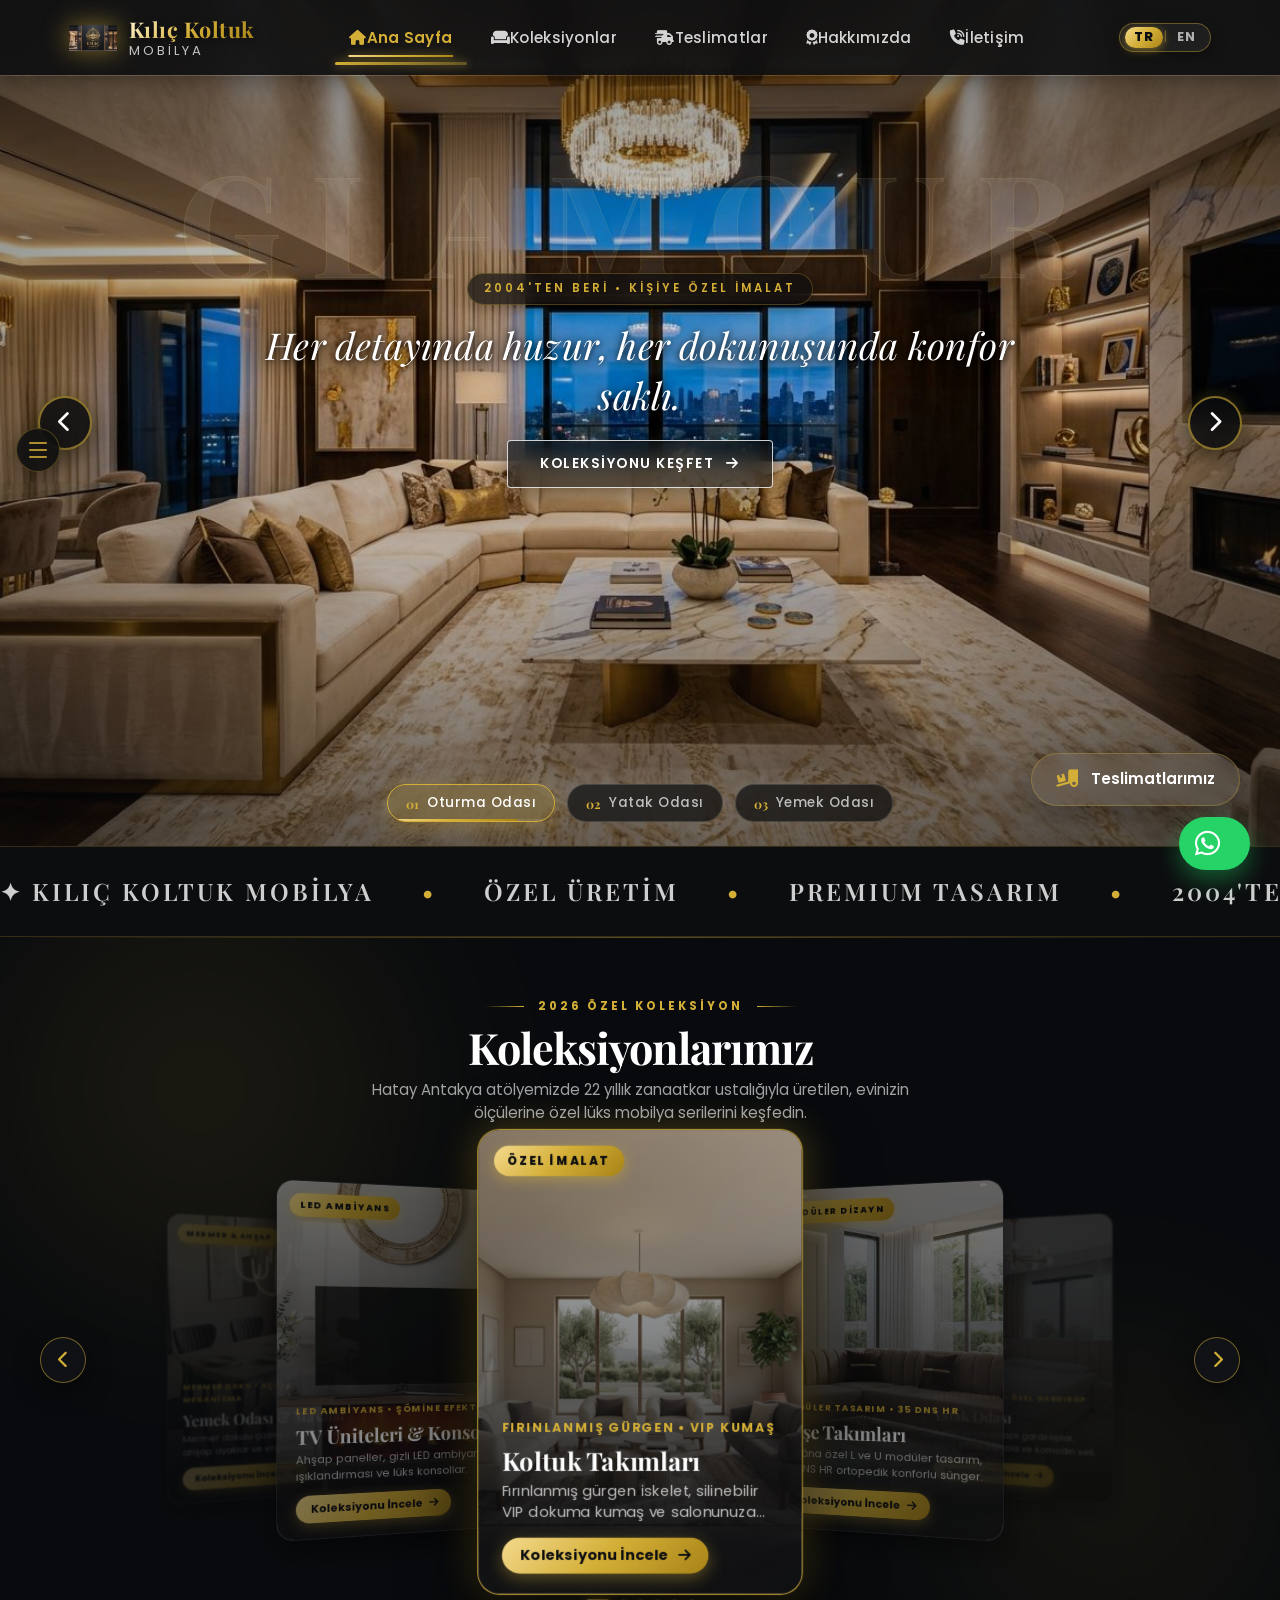
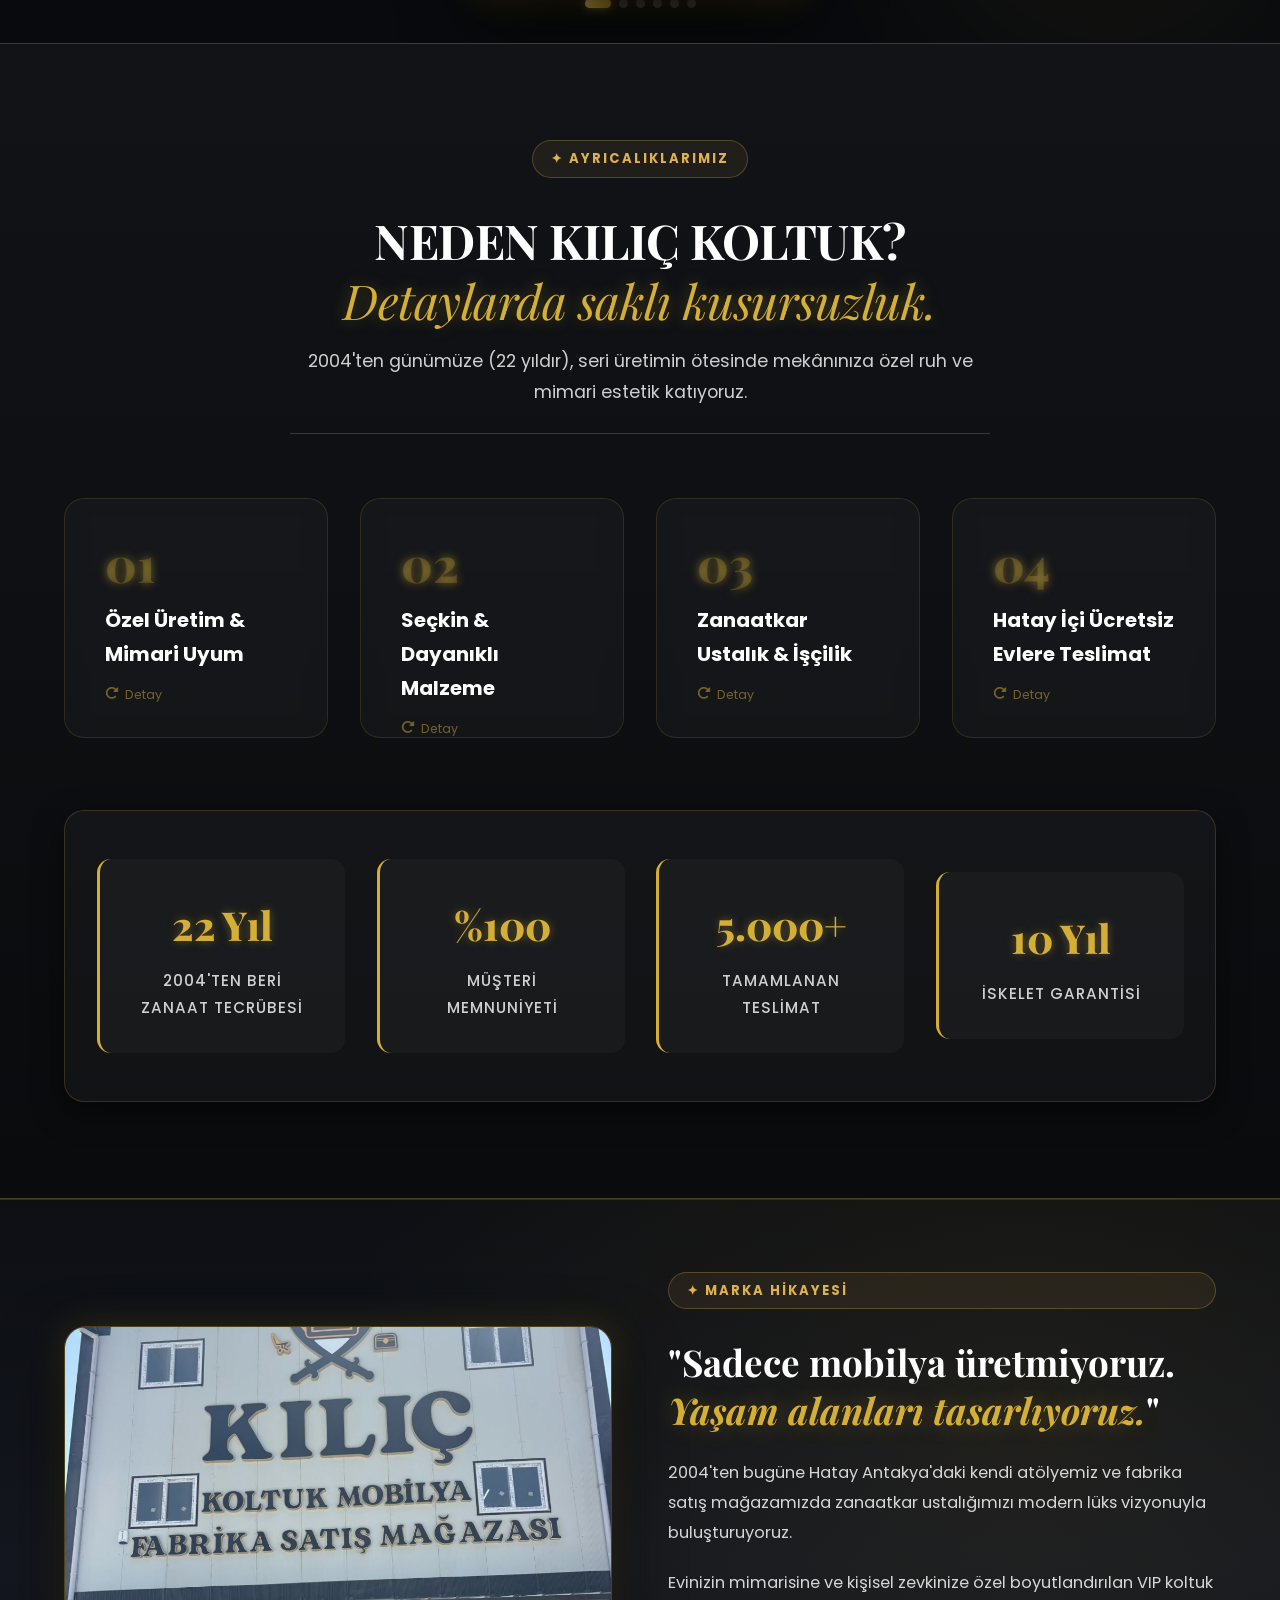
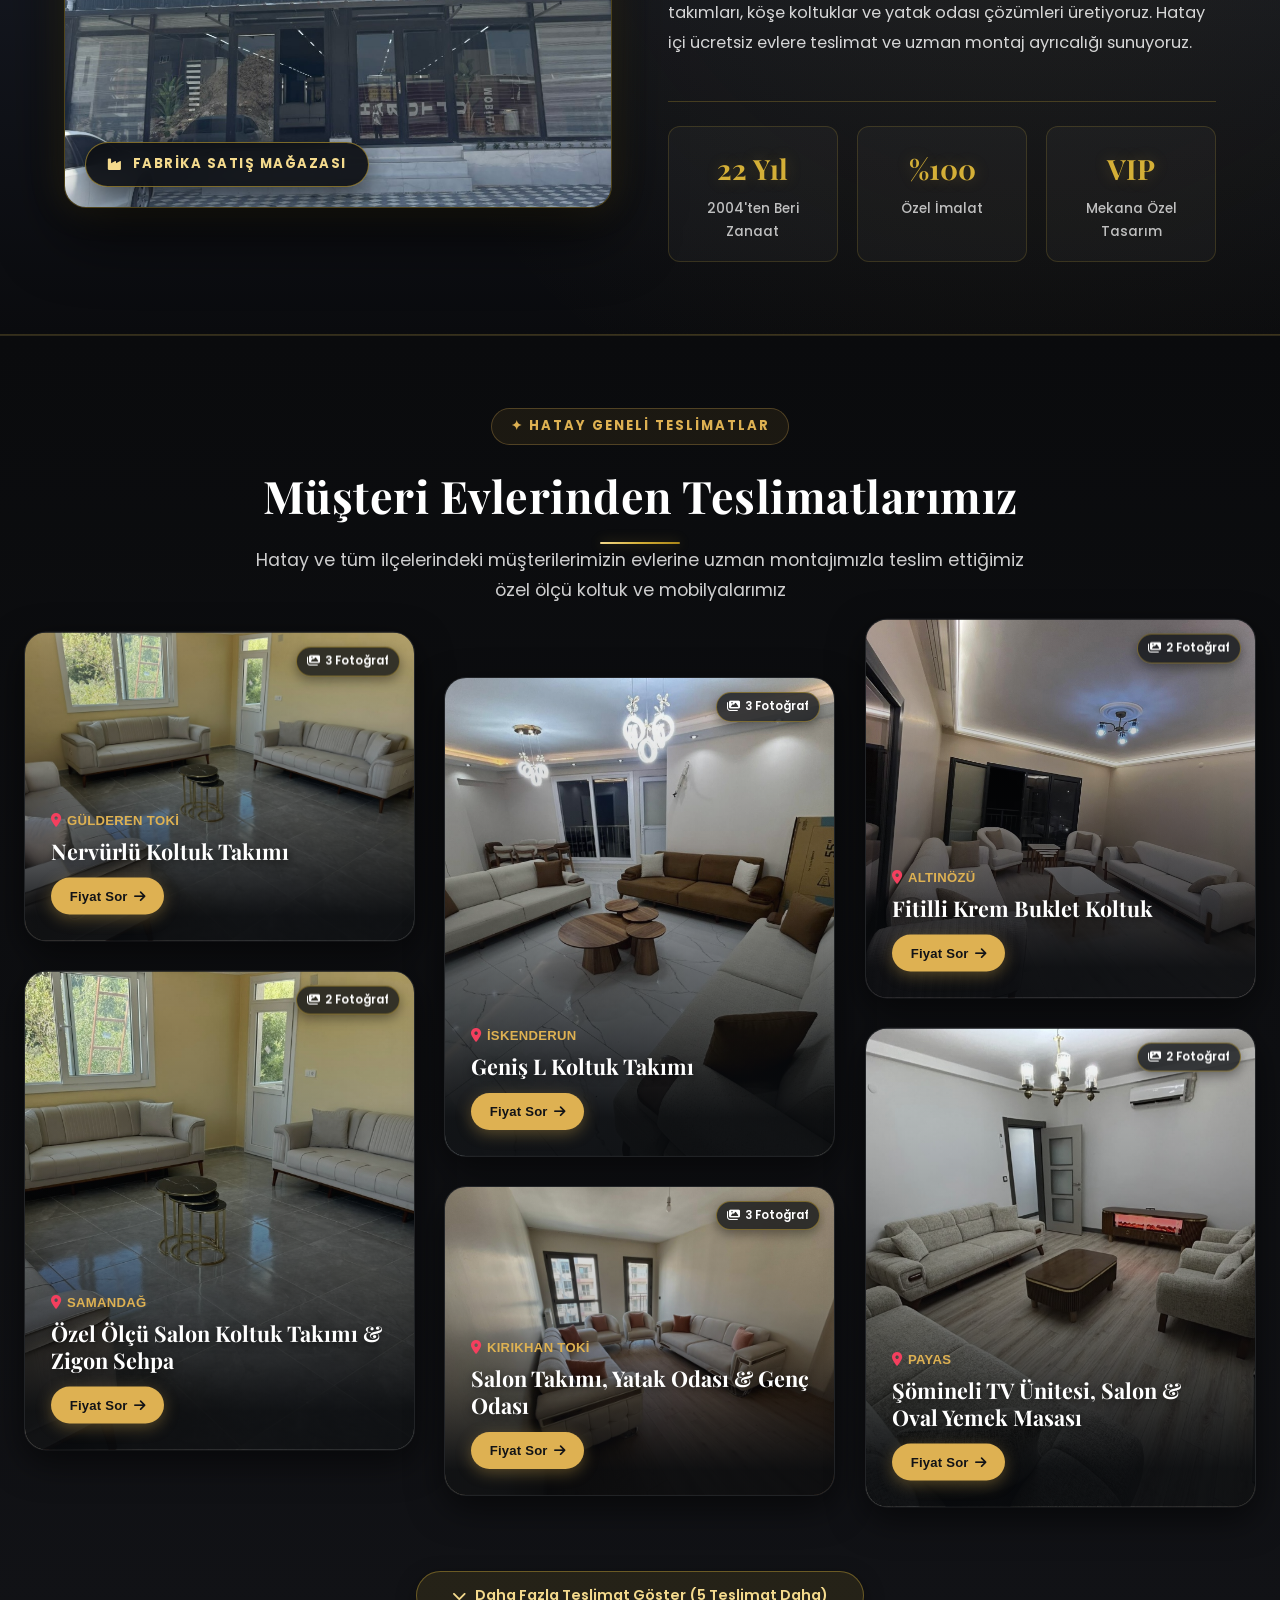
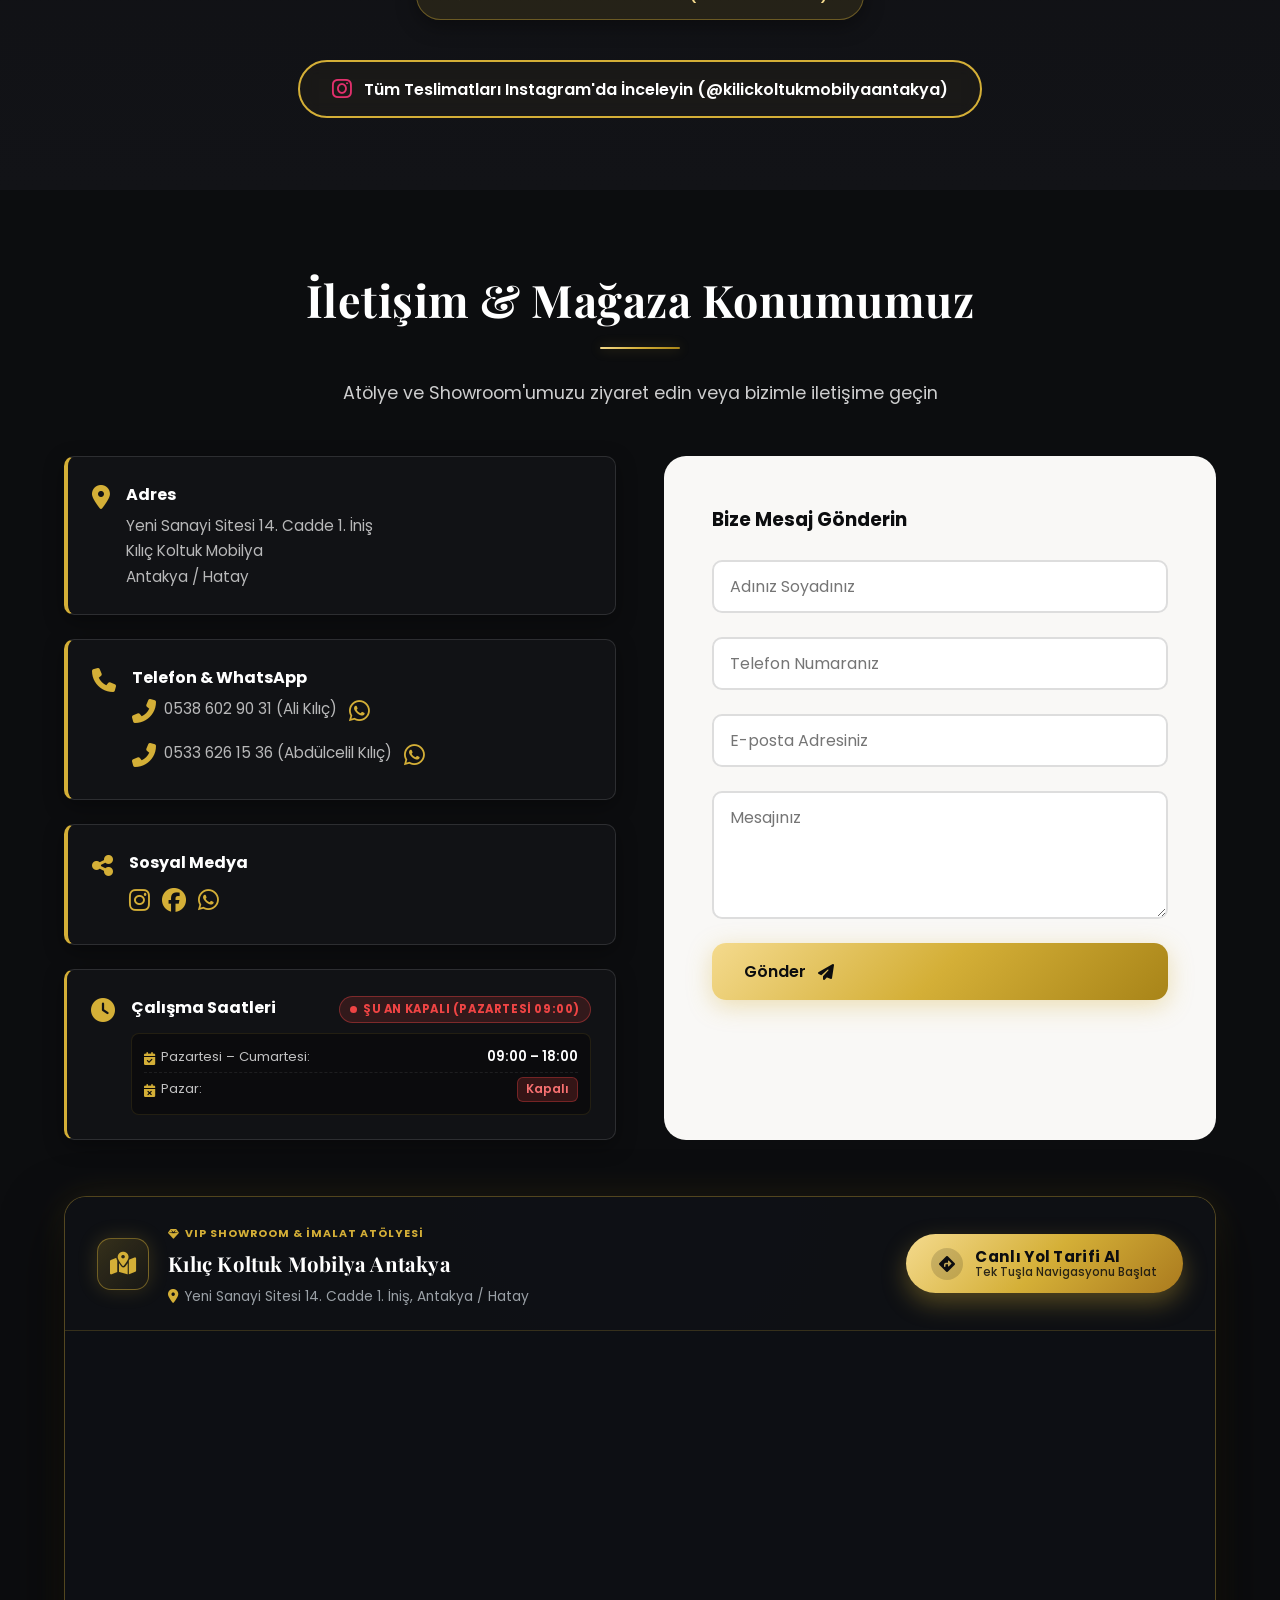
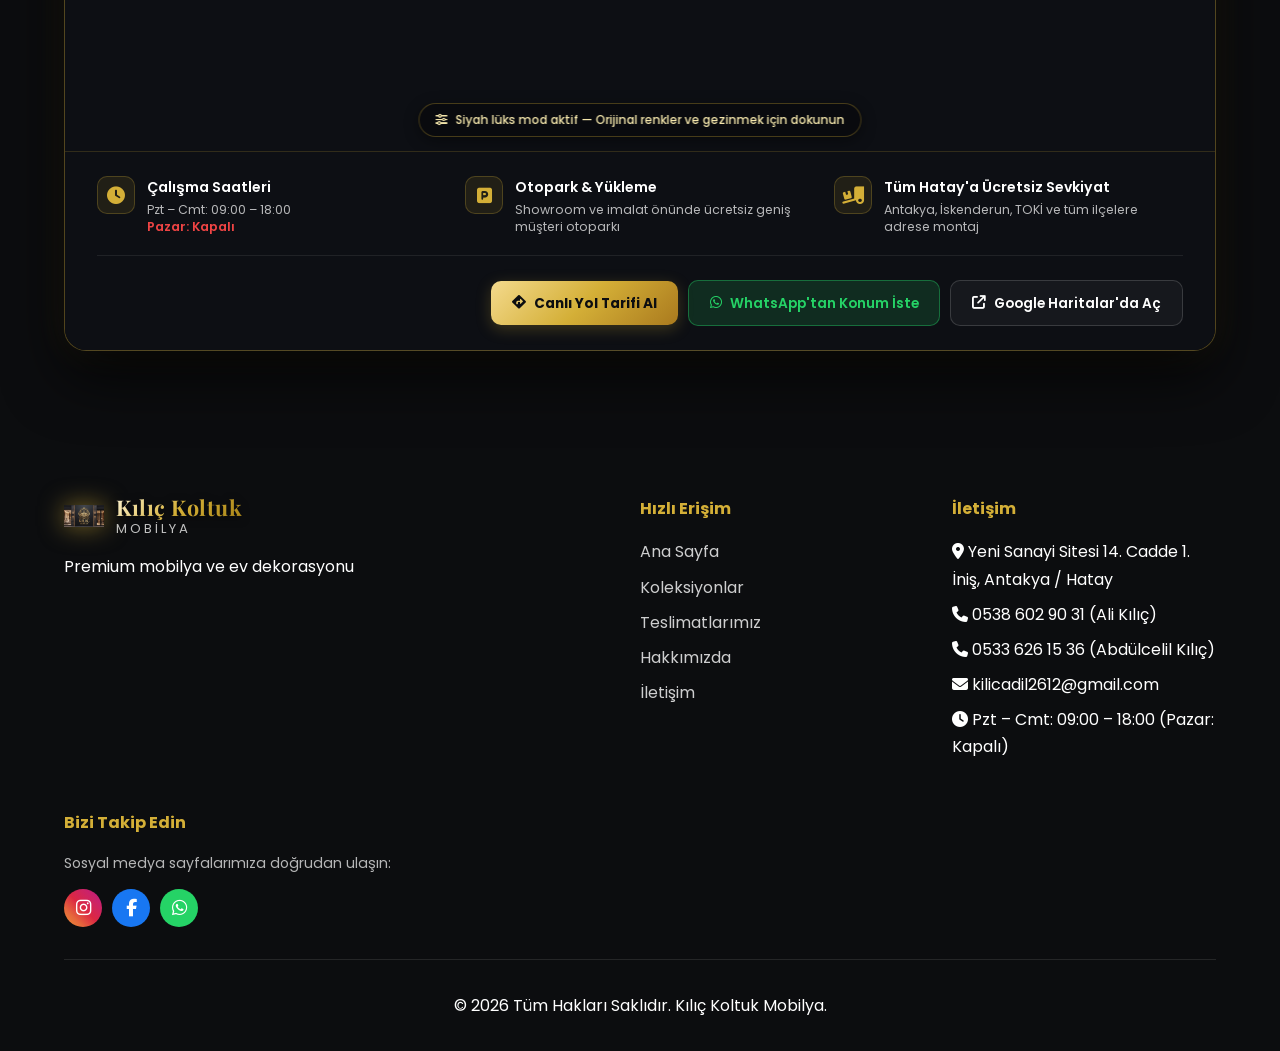
==== commit cf266e88: "fix: koleksiyon incele butonuna tiklayinca olusan yana kayma ve touch swipe sorunu cozuldu" ====
--- a/index.html
+++ b/index.html
@@ -504,16 +504,18 @@
         overflow-y: auto !important;
         overflow-x: hidden !important;
         -webkit-overflow-scrolling: touch !important;
-        transform: translateX(100%) !important;
+        opacity: 0 !important;
         visibility: hidden !important;
         pointer-events: none !important;
-        transition: transform 0.35s cubic-bezier(0.165, 0.84, 0.44, 1), visibility 0.35s !important;
+        transform: scale(0.98) !important;
+        transition: opacity 0.25s ease, transform 0.25s ease, visibility 0.25s !important;
         box-sizing: border-box !important;
     }
     .kategori-sayfasi.aktif {
-        transform: translateX(0) !important;
+        opacity: 1 !important;
         visibility: visible !important;
         pointer-events: auto !important;
+        transform: scale(1) !important;
     }
     .kat-header {
         position: sticky !important;
--- a/style.css
+++ b/style.css
@@ -2986,15 +2986,17 @@
     z-index: 10000005;
     overflow-y: auto;
     -webkit-overflow-scrolling: touch;
-    transform: translateX(100%);
+    opacity: 0;
     visibility: hidden;
     pointer-events: none;
-    transition: transform 0.35s cubic-bezier(0.165, 0.84, 0.44, 1), visibility 0.35s;
+    transform: scale(0.98);
+    transition: opacity 0.25s ease, transform 0.25s ease, visibility 0.25s;
 }
 .kategori-sayfasi.aktif {
-    transform: translateX(0);
+    opacity: 1;
     visibility: visible;
     pointer-events: auto;
+    transform: scale(1);
 }
 
 /* Üst başlık çubuğu */
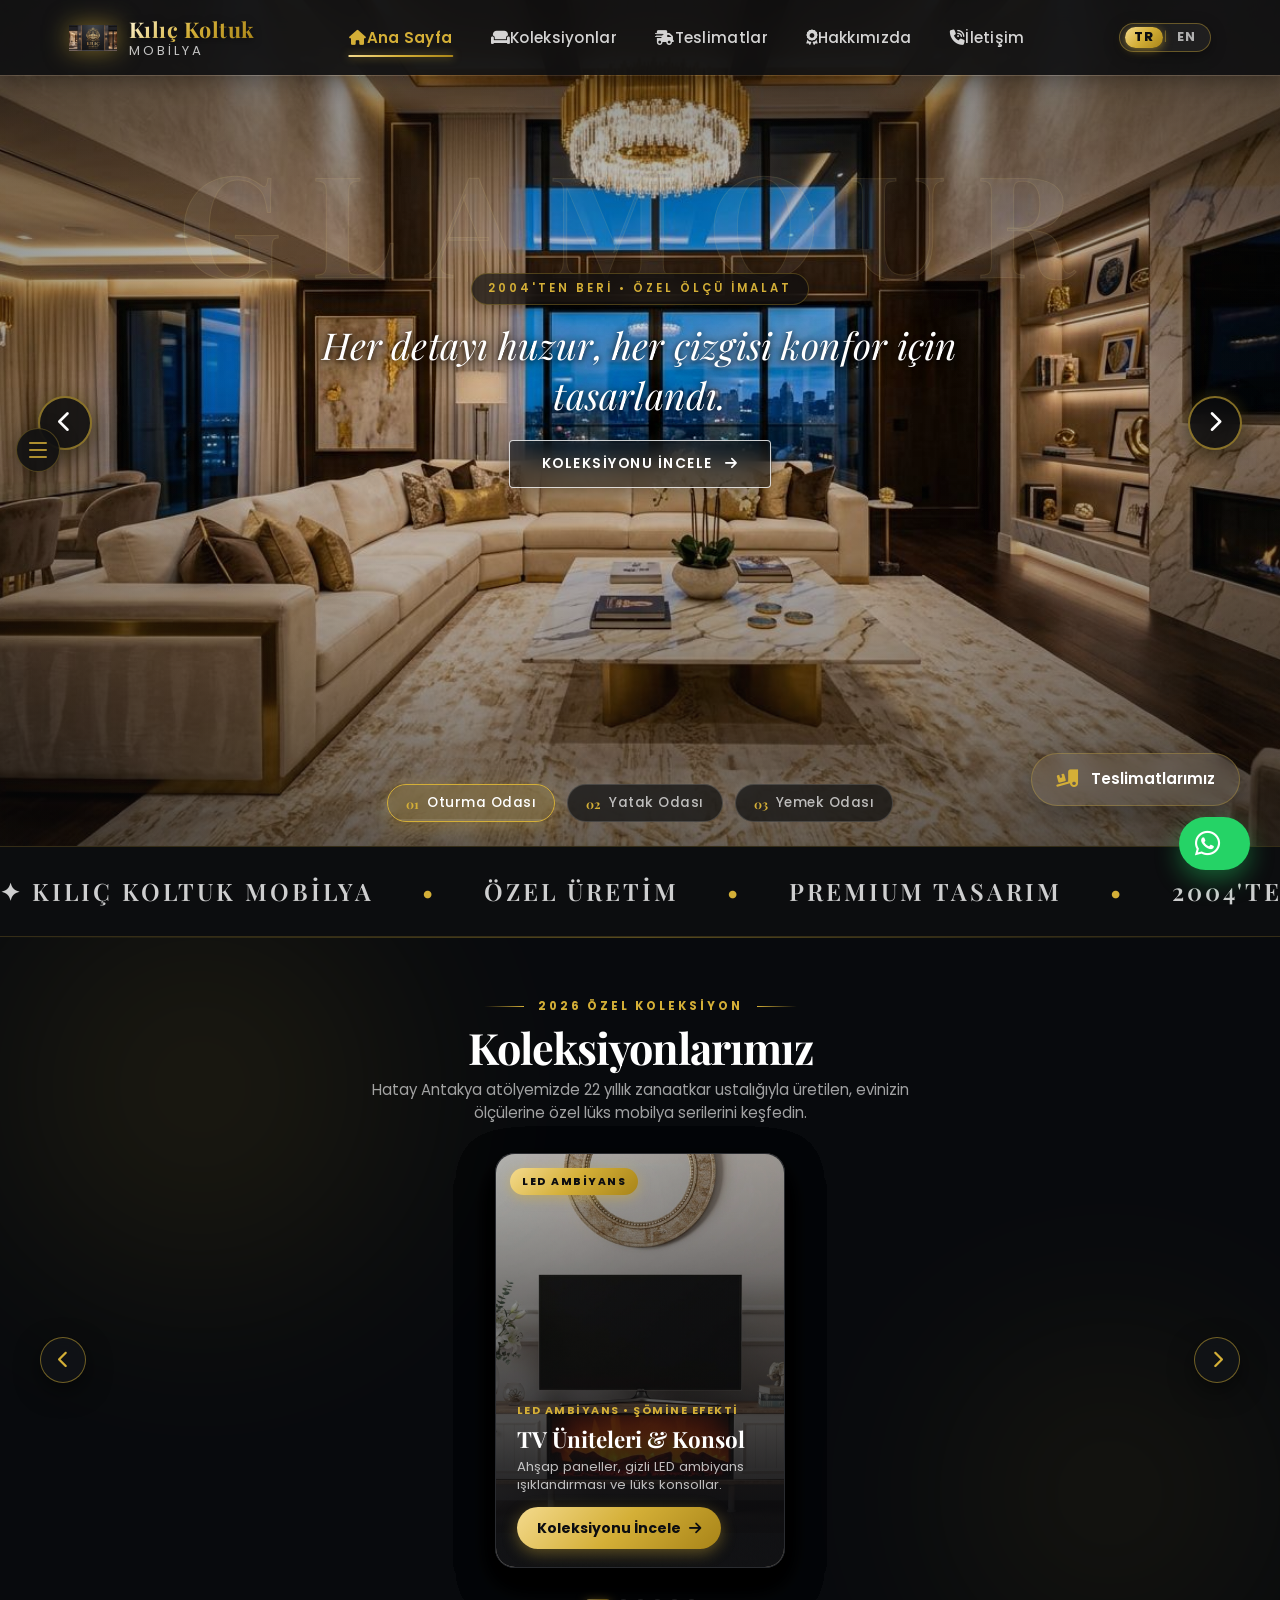
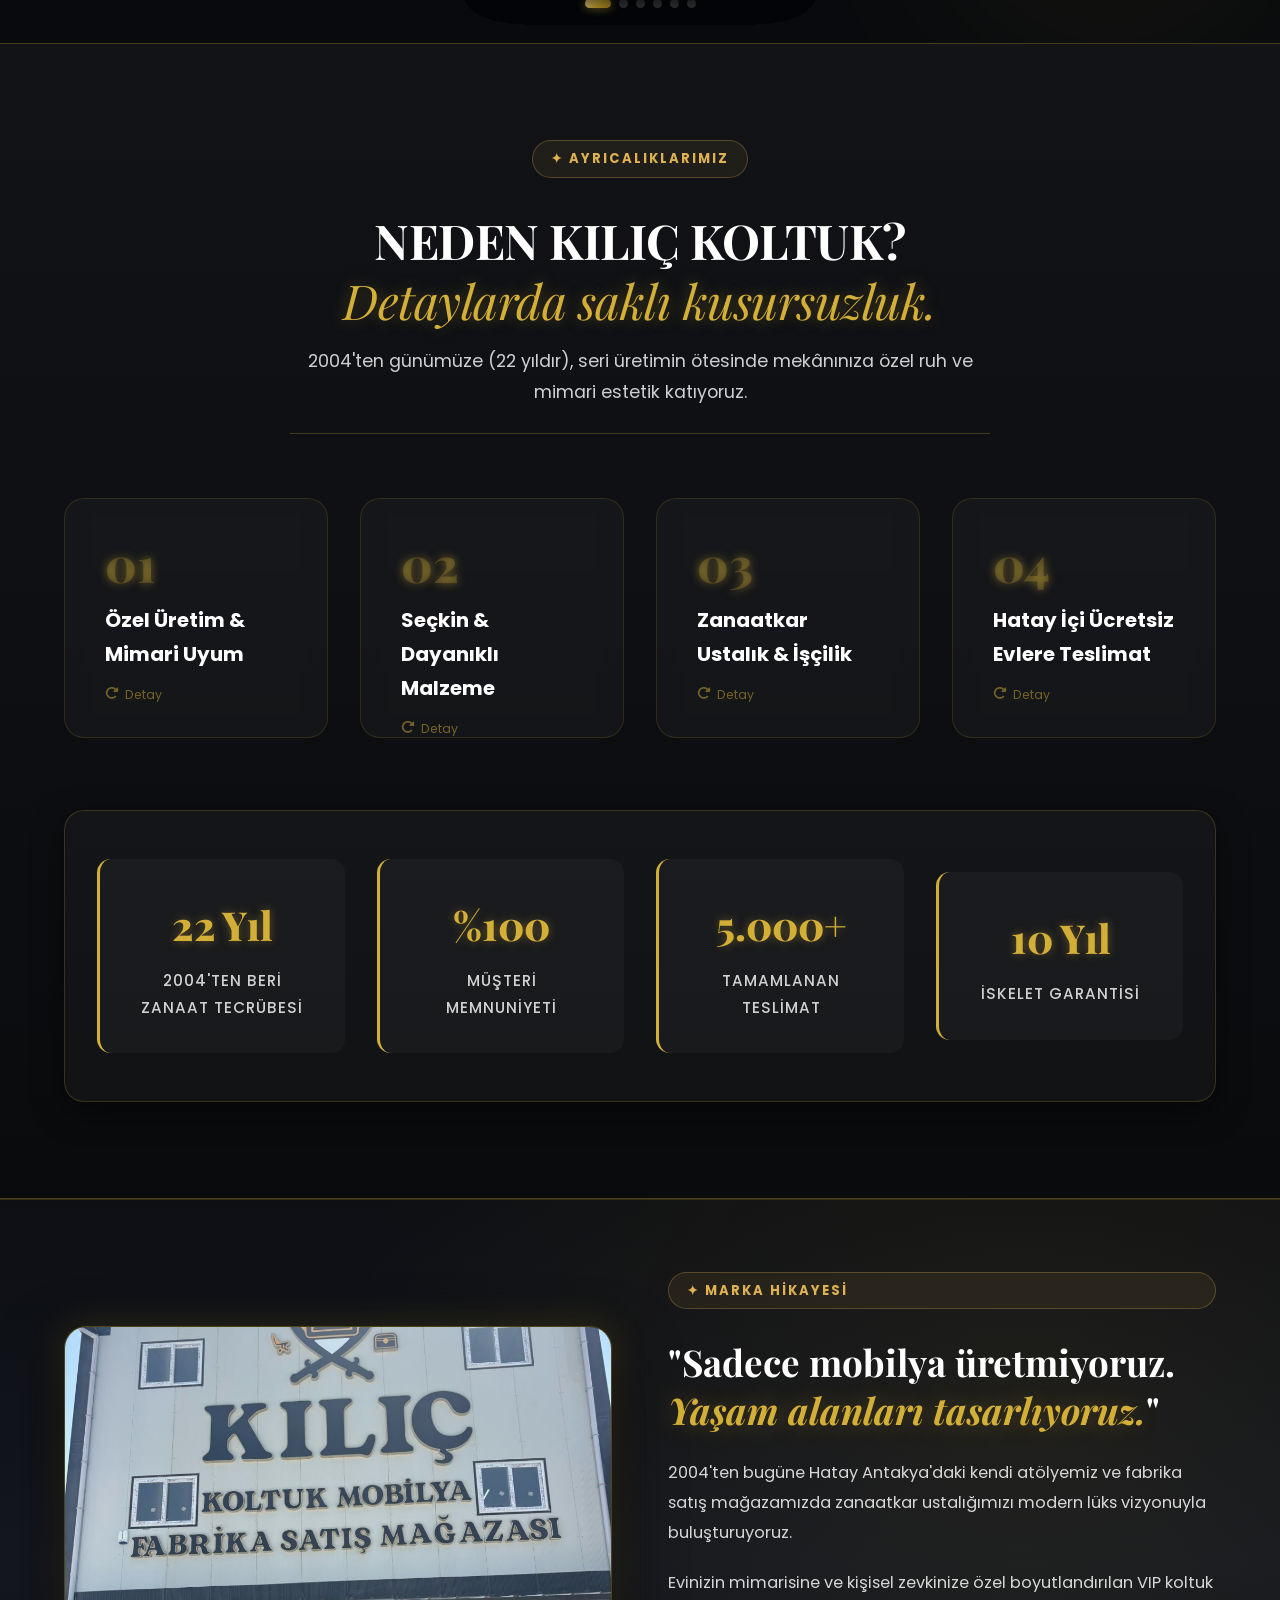
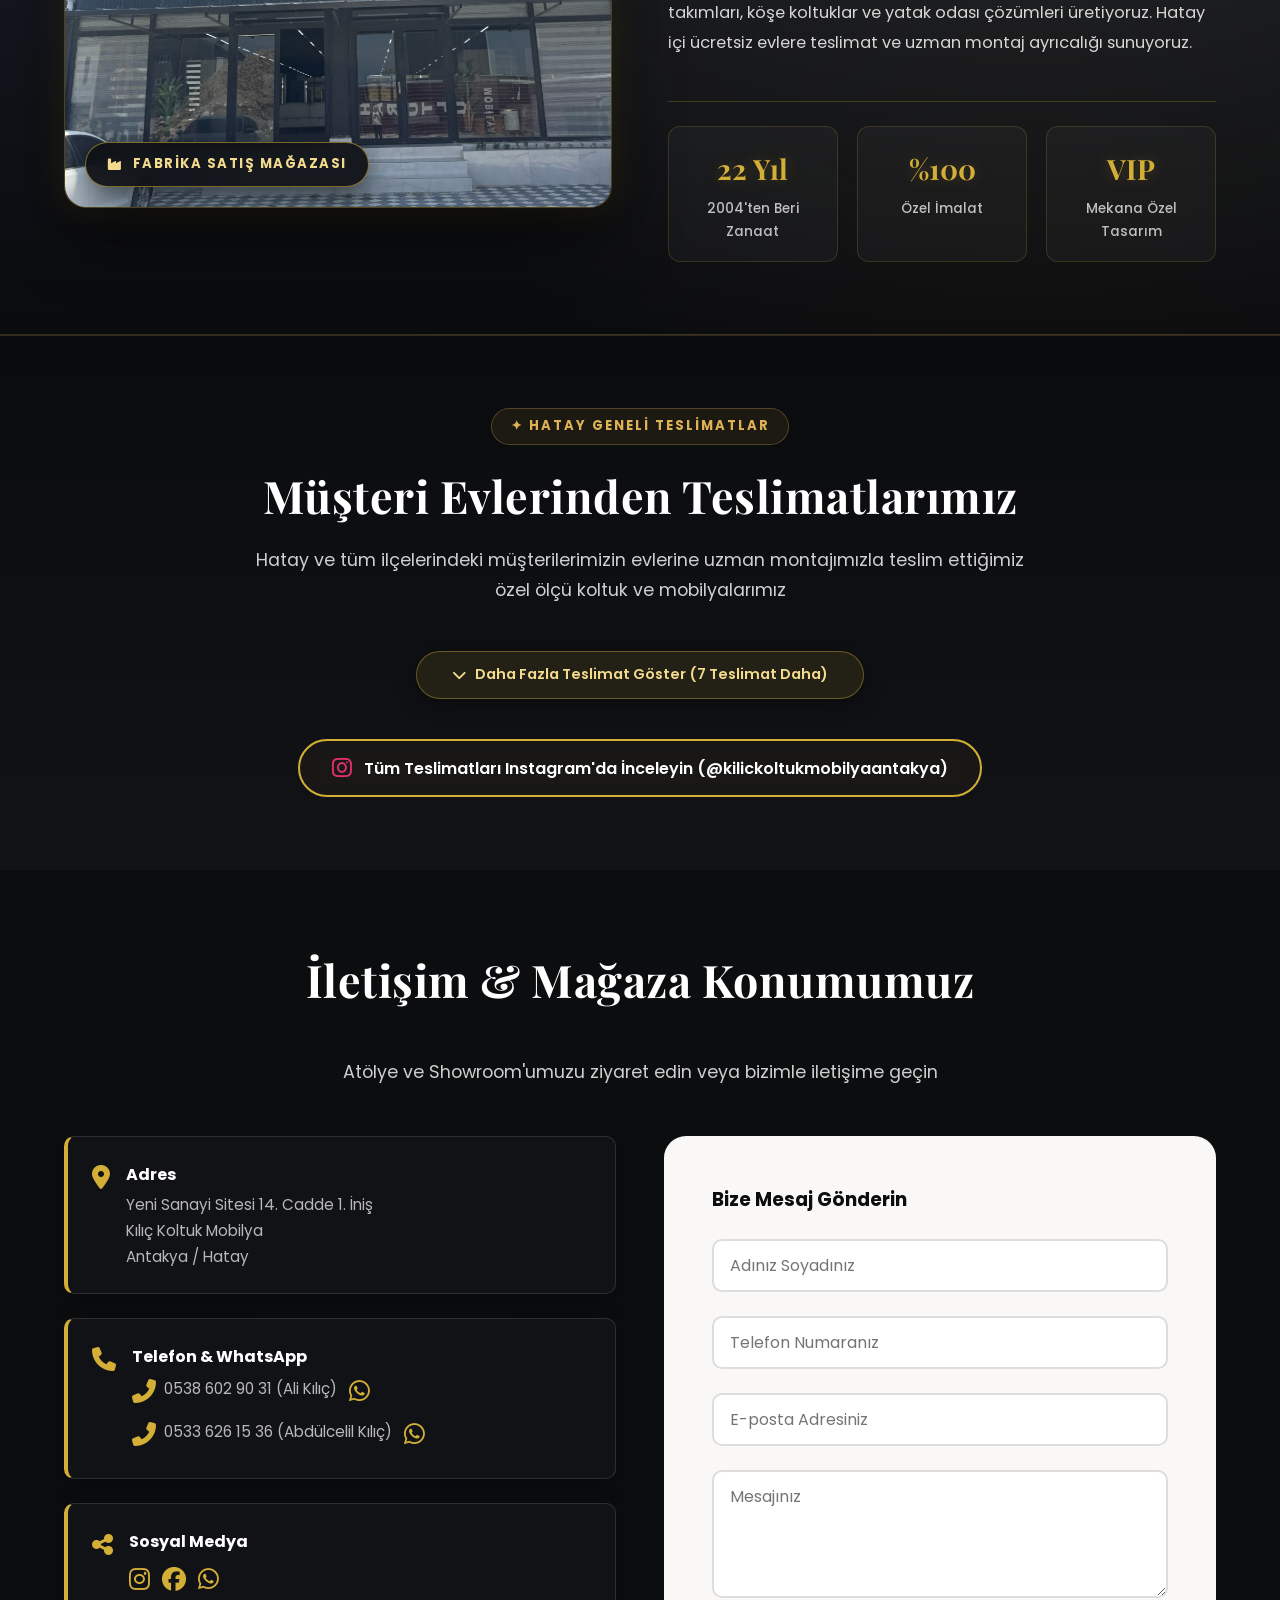
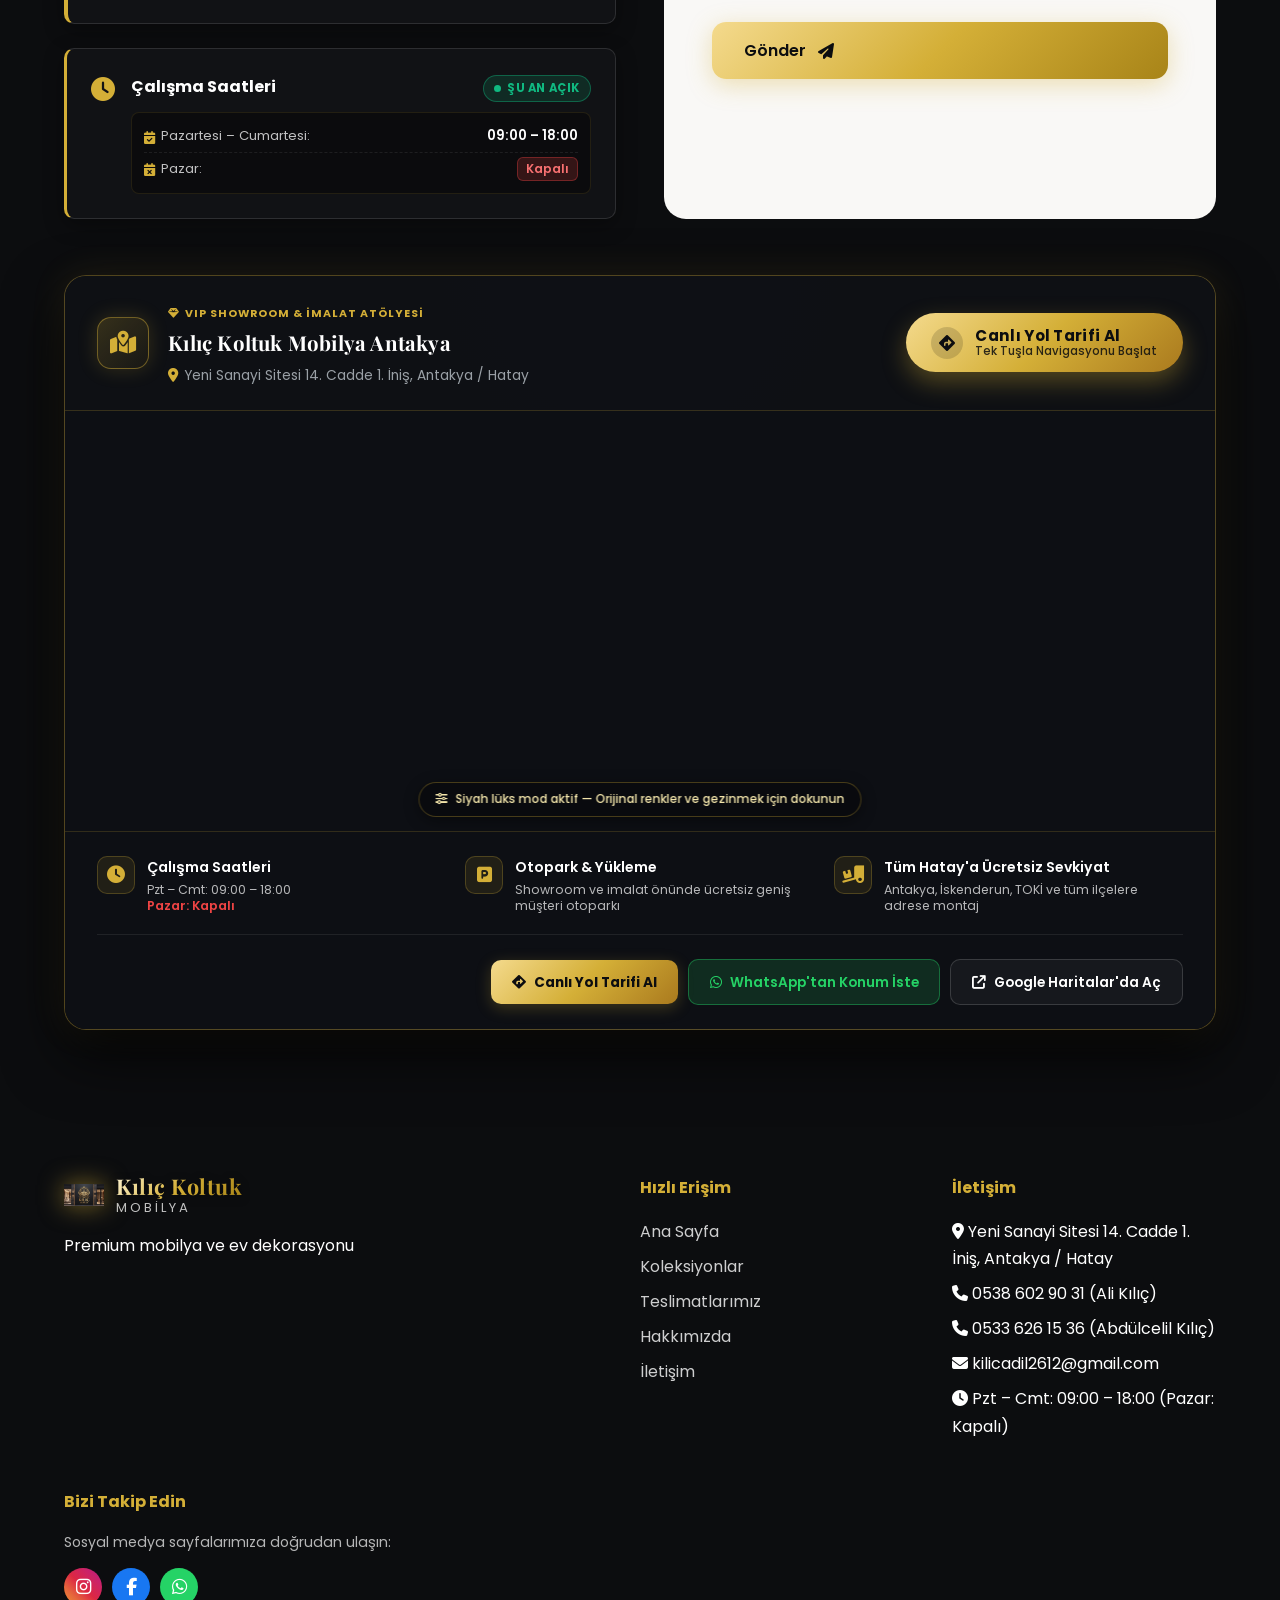
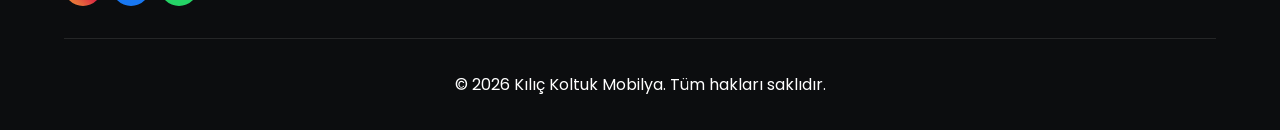
==== commit a9777c3c: "fix(mobile): anasayfa gorselleri telefon ekranlarina gore mukemmel responsive ve aydinlik hale getir" ====
--- a/index.html
+++ b/index.html
@@ -405,11 +405,13 @@
             pointer-events: auto !important;
         }
 
-        /* Ana İçerik Header Altı */
+        /* ============================================================
+           ANA SAYFA GÖRSELLERİ İÇİN ULTRA RESPONSIVE MOBİL KURALLARI
+           ============================================================ */
         main {
             display: block !important;
             width: 100% !important;
-            padding-top: 62px !important;
+            padding-top: 60px !important;
             margin: 0 !important;
             position: relative !important;
             z-index: 1 !important;
@@ -419,39 +421,48 @@
             display: block !important;
             position: relative !important;
             width: 100% !important;
-            height: auto !important;
-            min-height: calc(100vh - 62px) !important;
-            min-height: calc(100dvh - 62px) !important;
+            height: 520px !important;
+            min-height: 520px !important;
+            max-height: 540px !important;
             background: #0c0d0f !important;
-            overflow: visible !important;
+            overflow: hidden !important;
+            padding: 0 !important;
+            margin: 0 !important;
         }
         .hero-slides-track {
             display: block !important;
             position: relative !important;
             width: 100% !important;
-            min-height: calc(100vh - 62px) !important;
-            min-height: calc(100dvh - 62px) !important;
+            height: 100% !important;
+            min-height: 100% !important;
         }
         .hero-slide {
             display: none !important;
-            position: relative !important;
-            width: 100% !important;
-            min-height: calc(100vh - 62px) !important;
-            min-height: calc(100dvh - 62px) !important;
+            position: absolute !important;
+            inset: 0 !important;
+            width: 100% !important;
+            height: 100% !important;
+            min-height: 100% !important;
             background-size: cover !important;
-            background-position: center !important;
+            background-position: center center !important;
+            background-repeat: no-repeat !important;
         }
         .hero-slide.active {
             display: flex !important;
             flex-direction: column !important;
-            justify-content: center !important;
+            justify-content: flex-end !important;
             align-items: center !important;
         }
+        /* Aydınlık, ferah ve lüks degrade overlay: Mobilyayı boğmaz, net ve parlak gösterir */
         .hero-slide-overlay {
             position: absolute !important;
             inset: 0 !important;
-            background: rgba(12, 13, 15, 0.75) !important;
+            background: linear-gradient(180deg, rgba(12, 13, 15, 0.28) 0%, rgba(12, 13, 15, 0.02) 28%, rgba(12, 13, 15, 0.18) 55%, rgba(10, 11, 14, 0.88) 86%, #0c0d0f 100%) !important;
             z-index: 2 !important;
+            pointer-events: none !important;
+        }
+        .hero-watermark {
+            display: none !important;
         }
         .hero-editorial-content {
             position: relative !important;
@@ -462,23 +473,205 @@
             opacity: 1 !important;
             visibility: visible !important;
             transform: none !important;
-            padding: 2rem 1.2rem !important;
+            padding: 0.8rem 1.1rem 4.2rem !important; /* alttaki pagination için boşluk */
+            margin: auto auto 0 auto !important; /* Alt kısma yaslanır, koltuğun üstünü tamamen açık bırakır */
             z-index: 10 !important;
+            width: 100% !important;
+            max-width: 100% !important;
+            box-sizing: border-box !important;
+        }
+        .hero-editorial-tag {
+            display: inline-block !important;
+            font-size: 0.66rem !important;
+            letter-spacing: 2px !important;
+            padding: 4px 12px !important;
+            border-radius: 30px !important;
+            margin-bottom: 0.35rem !important;
+            background: rgba(12, 13, 15, 0.7) !important;
+            border: 1px solid rgba(212, 175, 55, 0.4) !important;
+            color: #D4AF37 !important;
         }
         .hero-editorial-title {
-            font-size: 1.6rem !important;
-            line-height: 1.3 !important;
-            margin: 0.8rem 0 1.5rem !important;
+            font-size: 1.28rem !important;
+            line-height: 1.32 !important;
+            margin: 0.3rem 0 0.85rem !important;
             color: #ffffff !important;
+            font-weight: 500 !important;
+            text-shadow: 0 2px 10px rgba(0, 0, 0, 0.95), 0 0 20px rgba(0, 0, 0, 0.8) !important;
+            max-width: 95% !important;
         }
         .hero-editorial-btn {
             display: inline-flex !important;
             align-items: center !important;
-            gap: 0.5rem !important;
-            padding: 0.75rem 1.6rem !important;
-            font-size: 0.95rem !important;
+            gap: 0.45rem !important;
+            padding: 0.62rem 1.45rem !important;
+            font-size: 0.88rem !important;
+            font-weight: 700 !important;
+            border-radius: 50px !important;
+            background: linear-gradient(135deg, #F4DA8D 0%, #D4AF37 50%, #A88418 100%) !important;
+            color: #070809 !important;
+            box-shadow: 0 4px 16px rgba(212, 175, 55, 0.45) !important;
             z-index: 15 !important;
-        }
+            text-decoration: none !important;
+        }
+        .hero-slider-arrow {
+            width: 36px !important;
+            height: 36px !important;
+            min-width: 36px !important;
+            font-size: 0.82rem !important;
+            top: 36% !important; /* Görselin ortasında */
+            background: rgba(12, 13, 15, 0.75) !important;
+            border: 1.5px solid rgba(212, 175, 55, 0.5) !important;
+            color: #ffffff !important;
+            border-radius: 50% !important;
+            z-index: 25 !important;
+            display: flex !important;
+            align-items: center !important;
+            justify-content: center !important;
+        }
+        .hero-slider-arrow.hero-prev { left: 8px !important; right: auto !important; }
+        .hero-slider-arrow.hero-next { right: 8px !important; left: auto !important; }
+        .hero-slider-pagination {
+            position: absolute !important;
+            bottom: 10px !important;
+            left: 50% !important;
+            transform: translateX(-50%) !important;
+            gap: 6px !important;
+            width: 92% !important;
+            max-width: 340px !important;
+            justify-content: center !important;
+            z-index: 20 !important;
+            display: flex !important;
+        }
+        .hero-pagination-tab {
+            padding: 5px 8px !important;
+            font-size: 0.68rem !important;
+            border-radius: 30px !important;
+            flex: 1 !important;
+            justify-content: center !important;
+        }
+        .hero-pagination-tab .tab-idx {
+            font-size: 0.65rem !important;
+        }
+        .hero-pagination-tab .tab-label {
+            font-size: 0.68rem !important;
+        }
+        .hero-corner-btn {
+            display: none !important;
+        }
+
+        /* 3D Arc Silindir Koleksiyon Kartları Mobilde */
+        .arc-stage {
+            height: 410px !important;
+            width: 100% !important;
+            max-width: 100vw !important;
+            overflow: hidden !important;
+            margin: 0.5rem 0 1rem !important;
+        }
+        .arc-cylinder-track {
+            width: 100% !important;
+            max-width: 100vw !important;
+        }
+        .arc-card {
+            width: 255px !important;
+            height: 380px !important;
+            margin-top: -190px !important;
+            margin-left: -127px !important;
+            border-radius: 18px !important;
+        }
+        .arc-card-img {
+            width: 100% !important;
+            height: 100% !important;
+            object-fit: cover !important;
+            object-position: center center !important;
+            border-radius: 18px !important;
+        }
+        .arc-card-gradient {
+            background: linear-gradient(180deg, rgba(12, 13, 15, 0.06) 0%, rgba(12, 13, 15, 0.25) 40%, rgba(10, 11, 14, 0.94) 86%) !important;
+        }
+        .arc-card-content {
+            padding: 1rem 0.95rem 0.9rem !important;
+        }
+        .arc-card-title {
+            font-size: 1.25rem !important;
+        }
+        .arc-card-desc {
+            font-size: 0.78rem !important;
+            line-height: 1.35 !important;
+            margin-bottom: 0.65rem !important;
+        }
+
+        /* Hakkımızda / Fabrika Mağaza Görseli Mobilde */
+        .brand-story-image-wrap {
+            width: 100% !important;
+            max-width: 100% !important;
+            border-radius: 16px !important;
+            overflow: hidden !important;
+            margin-bottom: 1rem !important;
+        }
+        .brand-story-img {
+            width: 100% !important;
+            height: auto !important;
+            aspect-ratio: 16 / 10 !important;
+            max-height: 270px !important;
+            object-fit: cover !important;
+            object-position: center !important;
+            border-radius: 16px !important;
+            display: block !important;
+        }
+        .brand-story-badge {
+            bottom: 12px !important;
+            left: 12px !important;
+            padding: 0.4rem 0.85rem !important;
+            font-size: 0.7rem !important;
+        }
+
+        /* Teslimatlar Pinterest Duvarı Görselleri Mobilde */
+        .pinterest-masonry-wall {
+            display: grid !important;
+            grid-template-columns: 1fr !important;
+            gap: 1.15rem !important;
+            width: 100% !important;
+            padding: 0 !important;
+        }
+        .pinterest-col {
+            width: 100% !important;
+            gap: 1.15rem !important;
+        }
+        .pinterest-card.h-tall,
+        .pinterest-card.h-med,
+        .pinterest-card.h-short,
+        .pinterest-card {
+            width: 100% !important;
+            height: 330px !important;
+            border-radius: 18px !important;
+            overflow: hidden !important;
+        }
+        .pinterest-img-wrap {
+            width: 100% !important;
+            height: 100% !important;
+            position: relative !important;
+        }
+        .pinterest-img {
+            width: 100% !important;
+            height: 100% !important;
+            object-fit: cover !important;
+            object-position: center center !important;
+            display: block !important;
+        }
+        .pinterest-overlay {
+            padding: 1.2rem 1.1rem 1rem !important;
+            background: linear-gradient(180deg, rgba(0, 0, 0, 0) 0%, rgba(10, 12, 16, 0.2) 35%, rgba(8, 10, 13, 0.92) 88%) !important;
+        }
+        .pinterest-title {
+            font-size: 1.15rem !important;
+            margin-bottom: 0.6rem !important;
+        }
+        .pinterest-price-btn {
+            padding: 0.45rem 1rem !important;
+            font-size: 0.8rem !important;
+        }
+
         section, .reveal-section, .reveal-fade-up {
             opacity: 1 !important;
             visibility: visible !important;
--- a/style.css
+++ b/style.css
@@ -876,64 +876,86 @@
 
 @media (max-width: 768px) {
     .hero-section {
-        min-height: 85vh;
-        min-height: 85dvh;
-        padding-top: 80px;
-        padding-bottom: 75px;
+        height: 520px;
+        min-height: 520px;
+        max-height: 540px;
+        padding-top: 0;
+        padding-bottom: 0;
         overflow: hidden;
         width: 100%;
         max-width: 100vw;
     }
 
+    .hero-slide {
+        background-size: cover;
+        background-position: center center;
+    }
+
+    .hero-watermark {
+        display: none !important;
+    }
+
     .hero-slider-arrow {
-        width: 38px;
-        height: 38px;
-        font-size: 0.95rem;
-        z-index: 60 !important;
+        width: 36px;
+        height: 36px;
+        font-size: 0.82rem;
+        top: 36% !important;
+        background: rgba(12, 13, 15, 0.75);
+        border: 1.5px solid rgba(212, 175, 55, 0.5);
+        z-index: 25 !important;
     }
     .hero-slider-arrow.hero-prev { left: 8px !important; }
     .hero-slider-arrow.hero-next { right: 8px !important; }
 
     .hero-slider-pagination {
-        bottom: 18px !important;
+        bottom: 10px !important;
         gap: 6px;
         width: 92%;
-        max-width: 360px;
+        max-width: 340px;
         justify-content: center;
+        z-index: 20;
     }
 
     .hero-pagination-tab {
-        padding: 6px 10px;
-        font-size: 0.72rem;
+        padding: 5px 8px;
+        font-size: 0.68rem;
         flex: 1;
         justify-content: center;
+        border-radius: 30px;
+    }
+
+    .hero-pagination-tab .tab-idx {
+        font-size: 0.65rem;
     }
 
     .hero-pagination-tab .tab-label {
-        font-size: 0.72rem;
-    }
-
-    .hero-scroll-indicator {
-        display: none;
-    }
-
-    .hero-trust-bar {
-        font-size: 0.78rem;
-        padding: 0.6rem 1rem;
-        gap: 0.6rem;
+        font-size: 0.68rem;
+    }
+
+    .hero-scroll-indicator,
+    .hero-corner-btn {
+        display: none !important;
     }
 }
 
 @media (max-width: 440px) {
+    .hero-section {
+        height: 490px;
+        min-height: 490px;
+        max-height: 510px;
+    }
     .hero-slider-arrow {
-        display: none !important;
+        display: flex !important; /* Kullanıcı fotoğraflar arasında rahat geçiş yapabilsin */
+        width: 32px;
+        height: 32px;
+        font-size: 0.75rem;
     }
     .hero-pagination-tab .tab-idx {
         display: none;
     }
     .hero-pagination-tab {
-        padding: 6px 6px;
-        font-size: 0.68rem;
+        padding: 4px 6px;
+        font-size: 0.65rem;
     }
 }
 
@@ -4397,11 +4419,31 @@
         gap: 2rem;
     }
     .brand-story-img {
-        height: 360px;
+        height: 340px;
     }
 }
 
 @media (max-width: 768px) {
+    .brand-story-image-wrap {
+        width: 100% !important;
+        border-radius: 16px !important;
+        margin-bottom: 0.8rem !important;
+    }
+    .brand-story-img {
+        width: 100% !important;
+        height: auto !important;
+        aspect-ratio: 16 / 10 !important;
+        max-height: 270px !important;
+        object-fit: cover !important;
+        object-position: center !important;
+        border-radius: 16px !important;
+    }
+    .brand-story-badge {
+        bottom: 12px !important;
+        left: 12px !important;
+        padding: 0.4rem 0.85rem !important;
+        font-size: 0.7rem !important;
+    }
     .carousel-nav-btn.prev { left: -10px; }
     .carousel-nav-btn.next { right: -10px; }
     .stat-divider { display: none; }
@@ -7221,17 +7263,24 @@
 .arc-card-btn {
     display: inline-flex;
     align-items: center;
+    justify-content: center;
     gap: 8px;
-    padding: 0.45rem 1.05rem;
+    padding: 0.65rem 1.25rem;
+    min-height: 42px;
     background: var(--gradient-gold);
     color: #0c0d10;
-    font-size: 0.8rem;
+    font-size: 0.88rem;
     font-weight: 700;
     border-radius: 50px;
     border: none;
     cursor: pointer;
     box-shadow: 0 4px 15px rgba(212, 175, 55, 0.4);
     transition: transform 0.25s ease, box-shadow 0.25s ease;
+    pointer-events: auto !important;
+    position: relative !important;
+    z-index: 15 !important;
+    touch-action: manipulation;
+    -webkit-tap-highlight-color: transparent;
 }
 
 .arc-card-btn:hover {
@@ -7656,13 +7705,26 @@
 
 @media (max-width: 600px) {
     .pinterest-masonry-wall {
-        grid-template-columns: 1fr;
-        gap: 1.1rem;
+        grid-template-columns: 1fr !important;
+        gap: 1.15rem !important;
+    }
+    .pinterest-col {
+        width: 100% !important;
+        gap: 1.15rem !important;
     }
     .pinterest-card.h-tall,
     .pinterest-card.h-med,
-    .pinterest-card.h-short {
-        height: 350px;
+    .pinterest-card.h-short,
+    .pinterest-card {
+        width: 100% !important;
+        height: 330px !important;
+        border-radius: 18px !important;
+    }
+    .pinterest-img {
+        width: 100% !important;
+        height: 100% !important;
+        object-fit: cover !important;
+        object-position: center center !important;
     }
     .delivery-lightbox-wa-btn span {
         display: none;
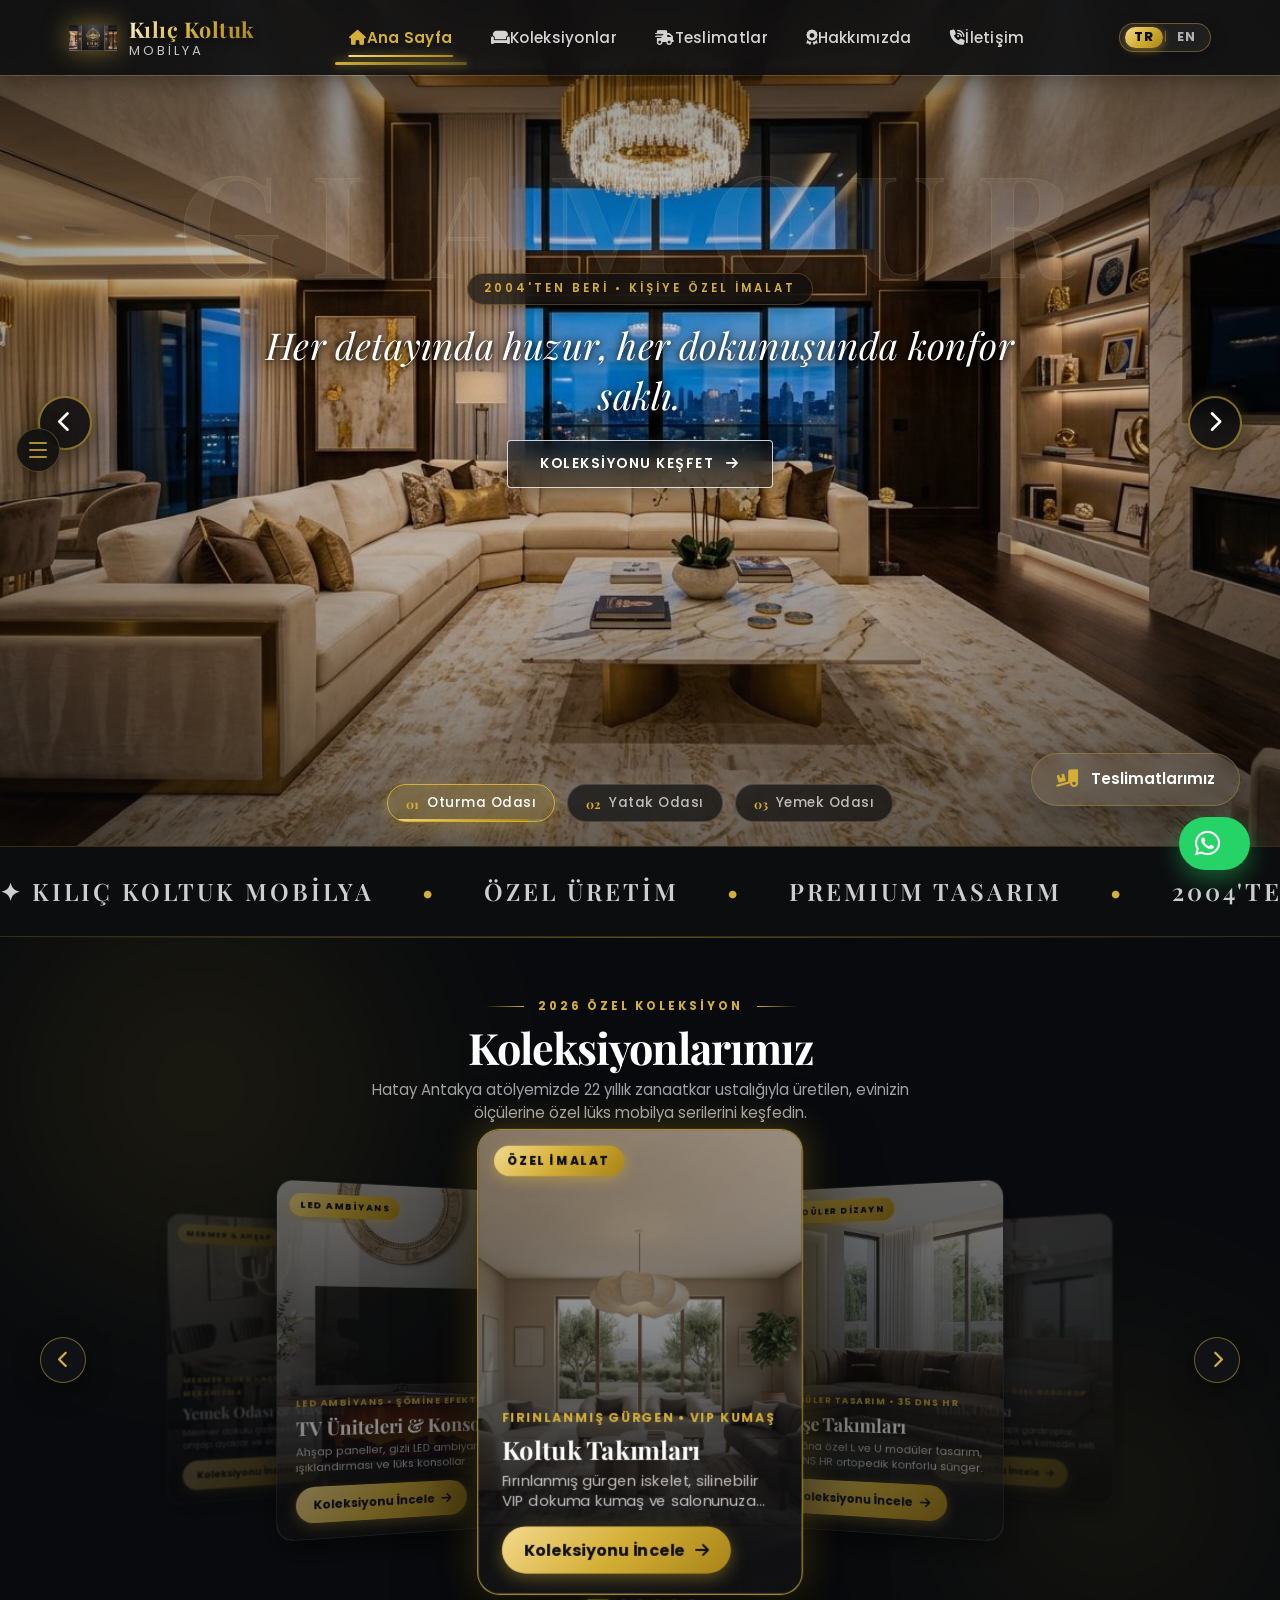
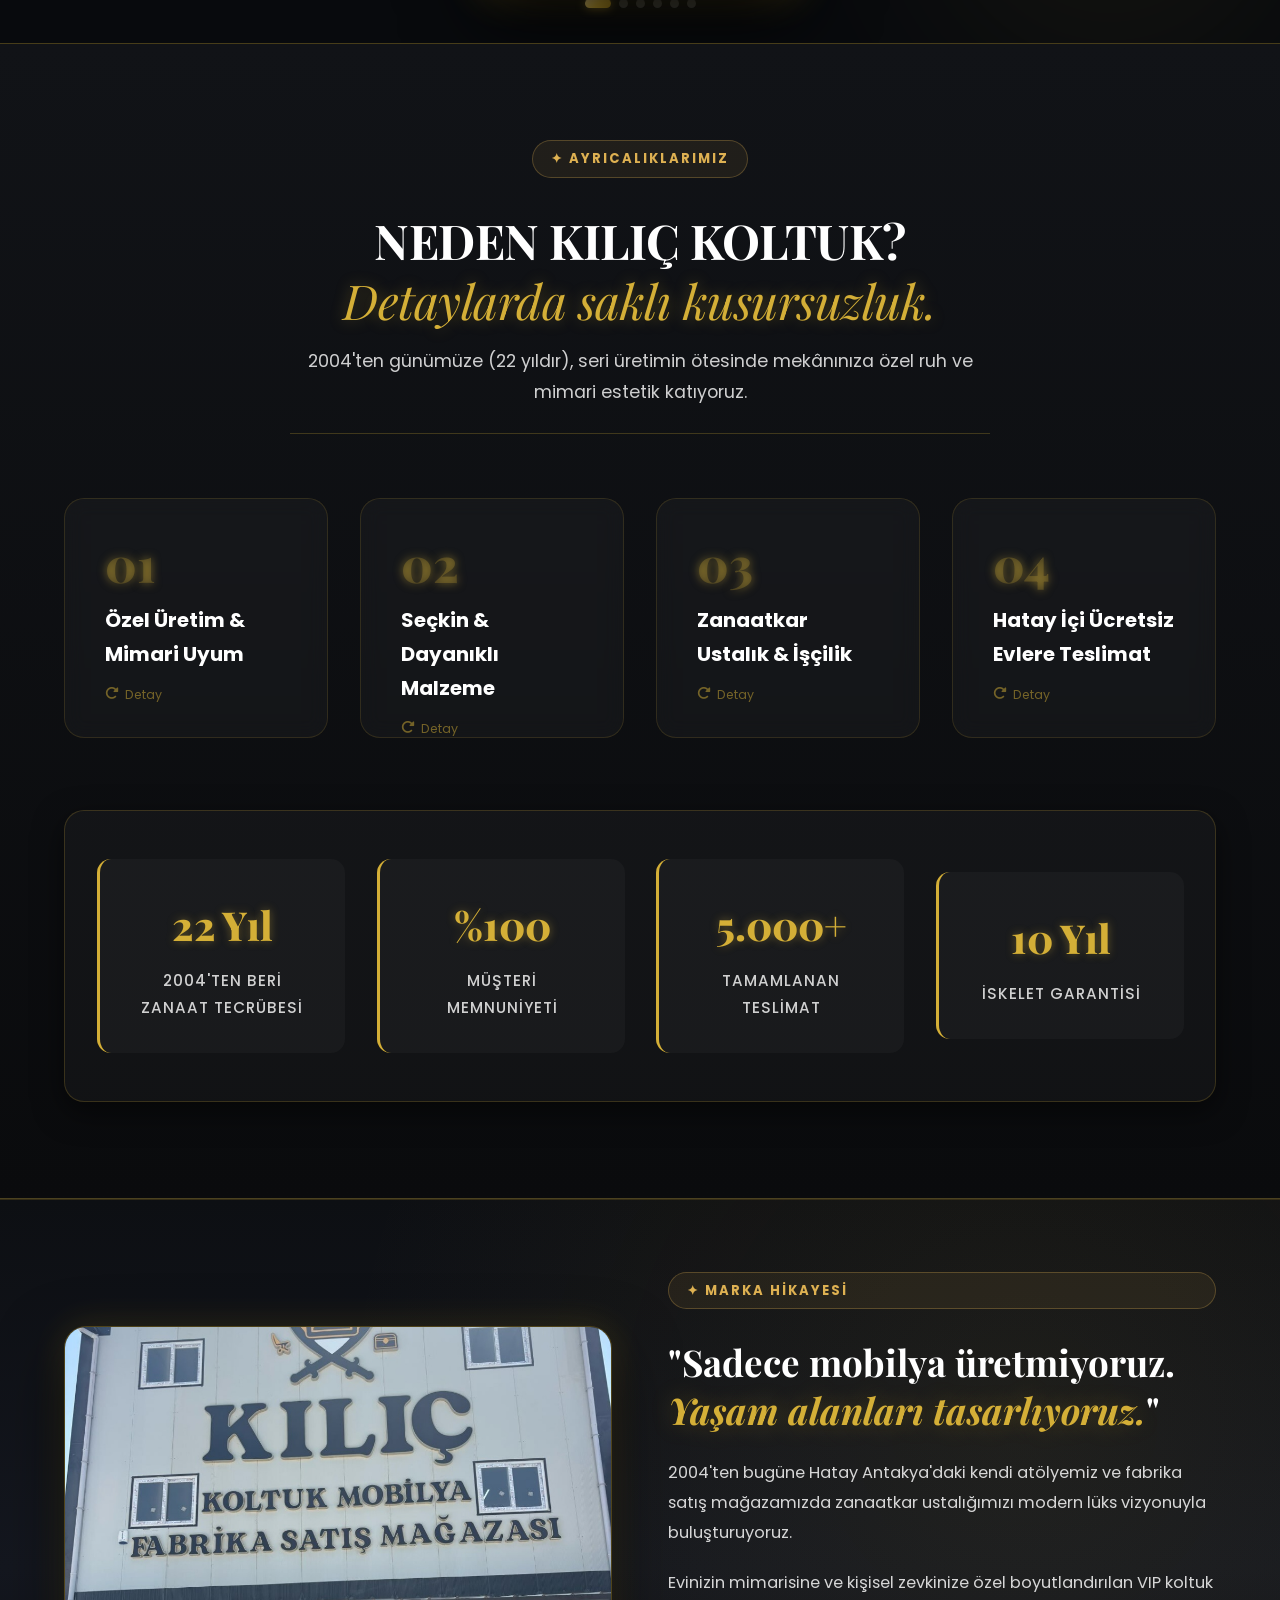
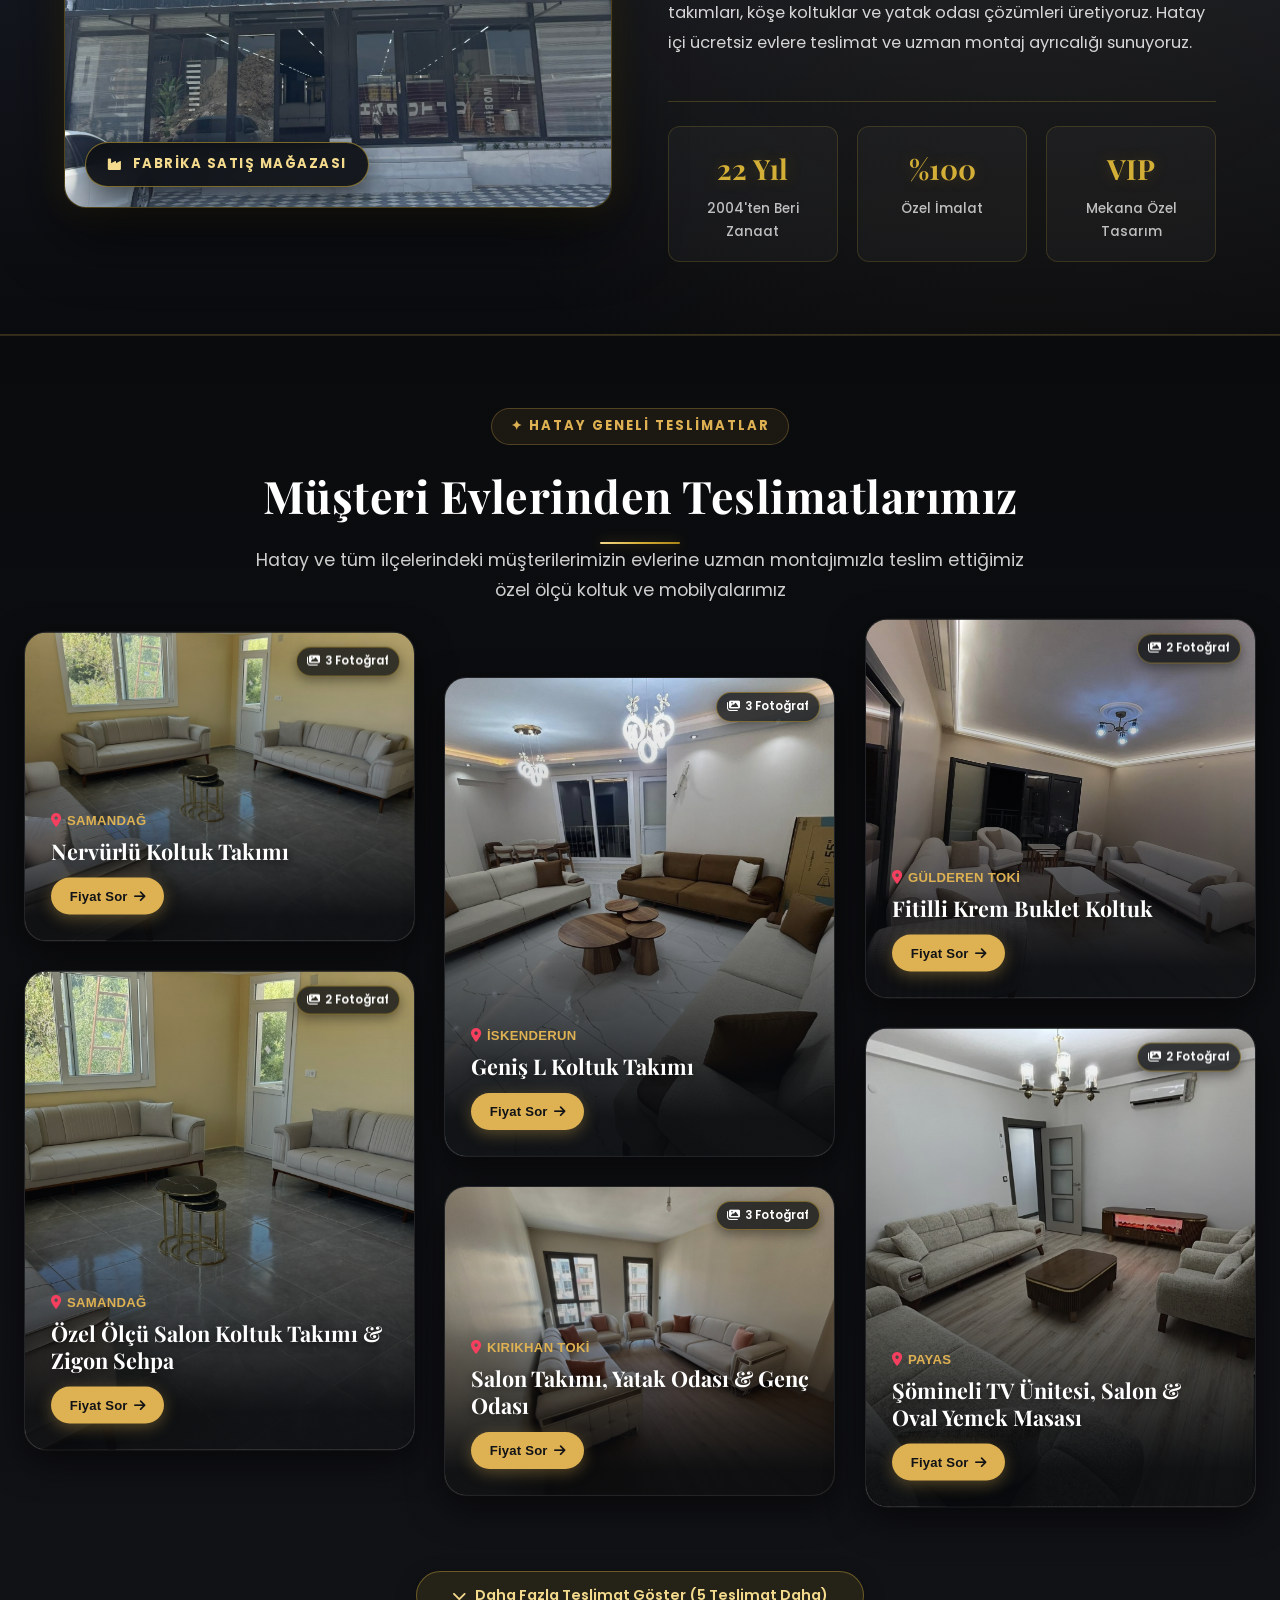
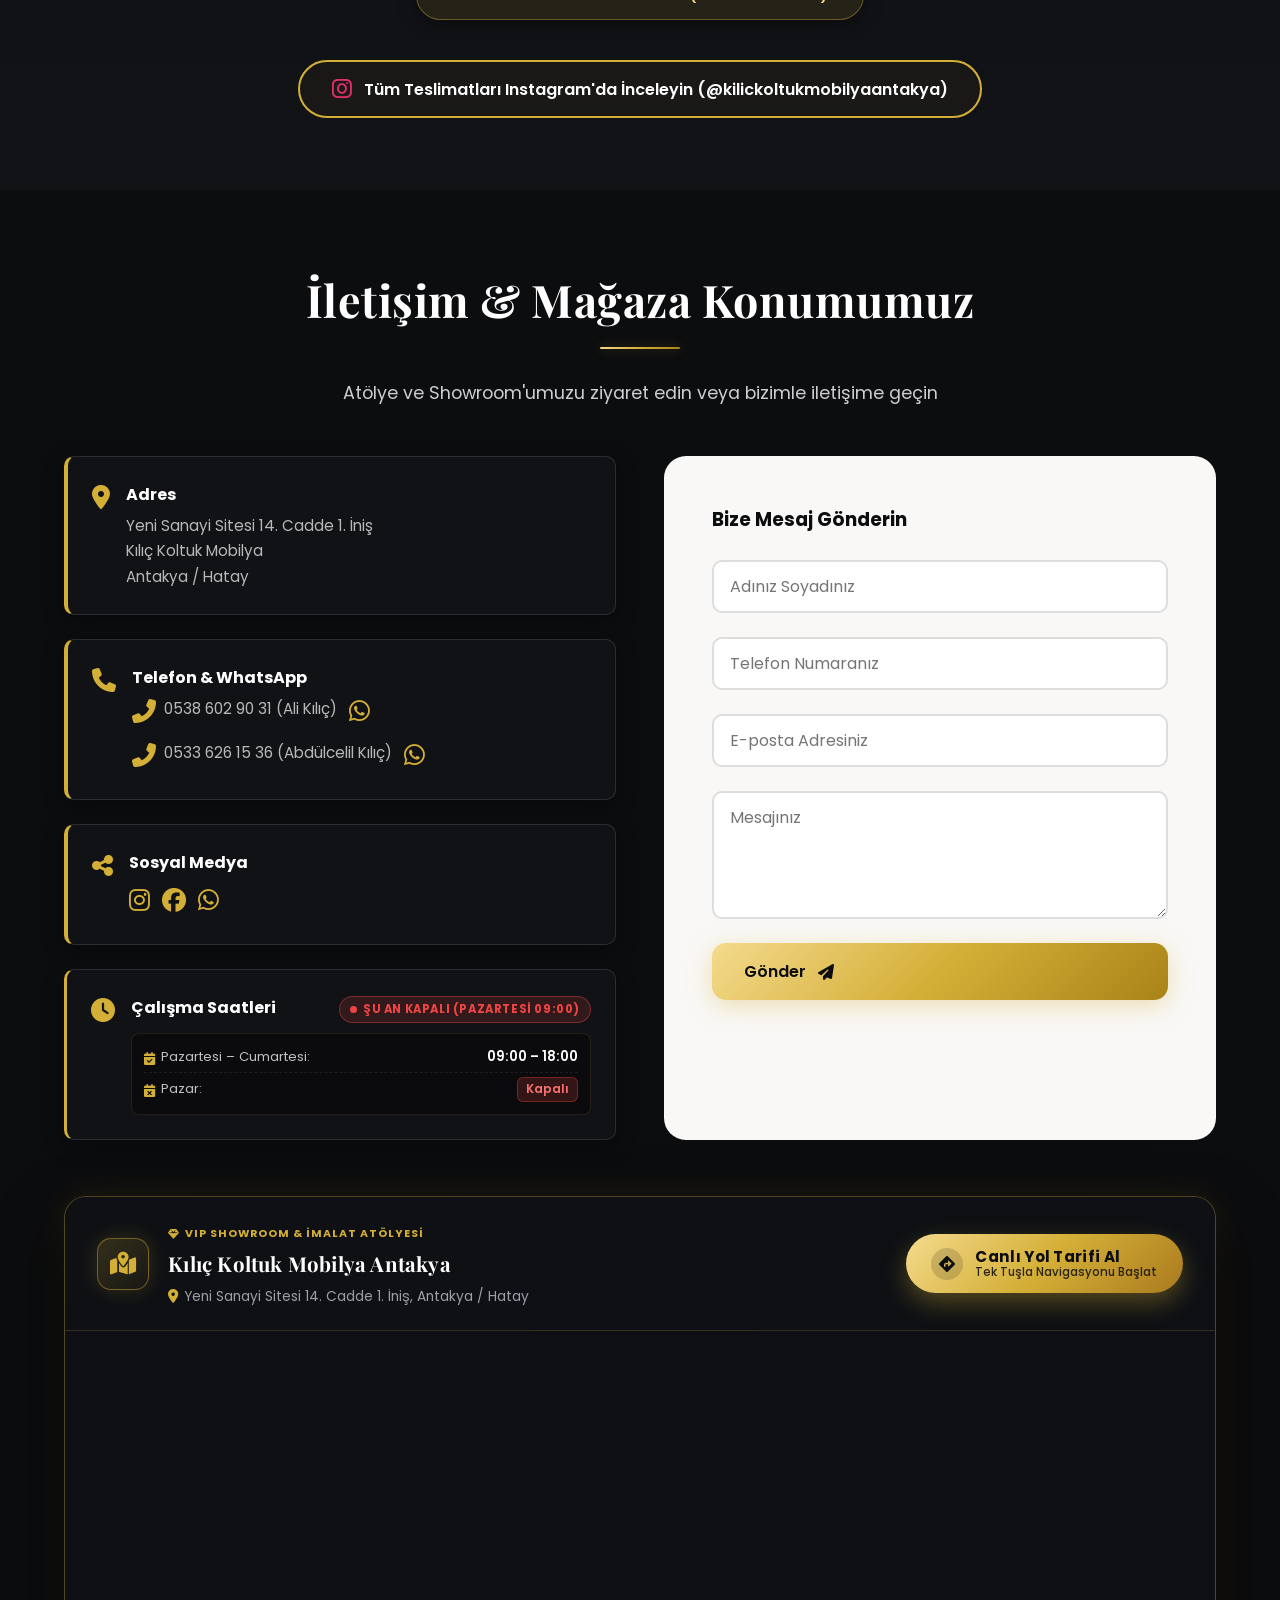
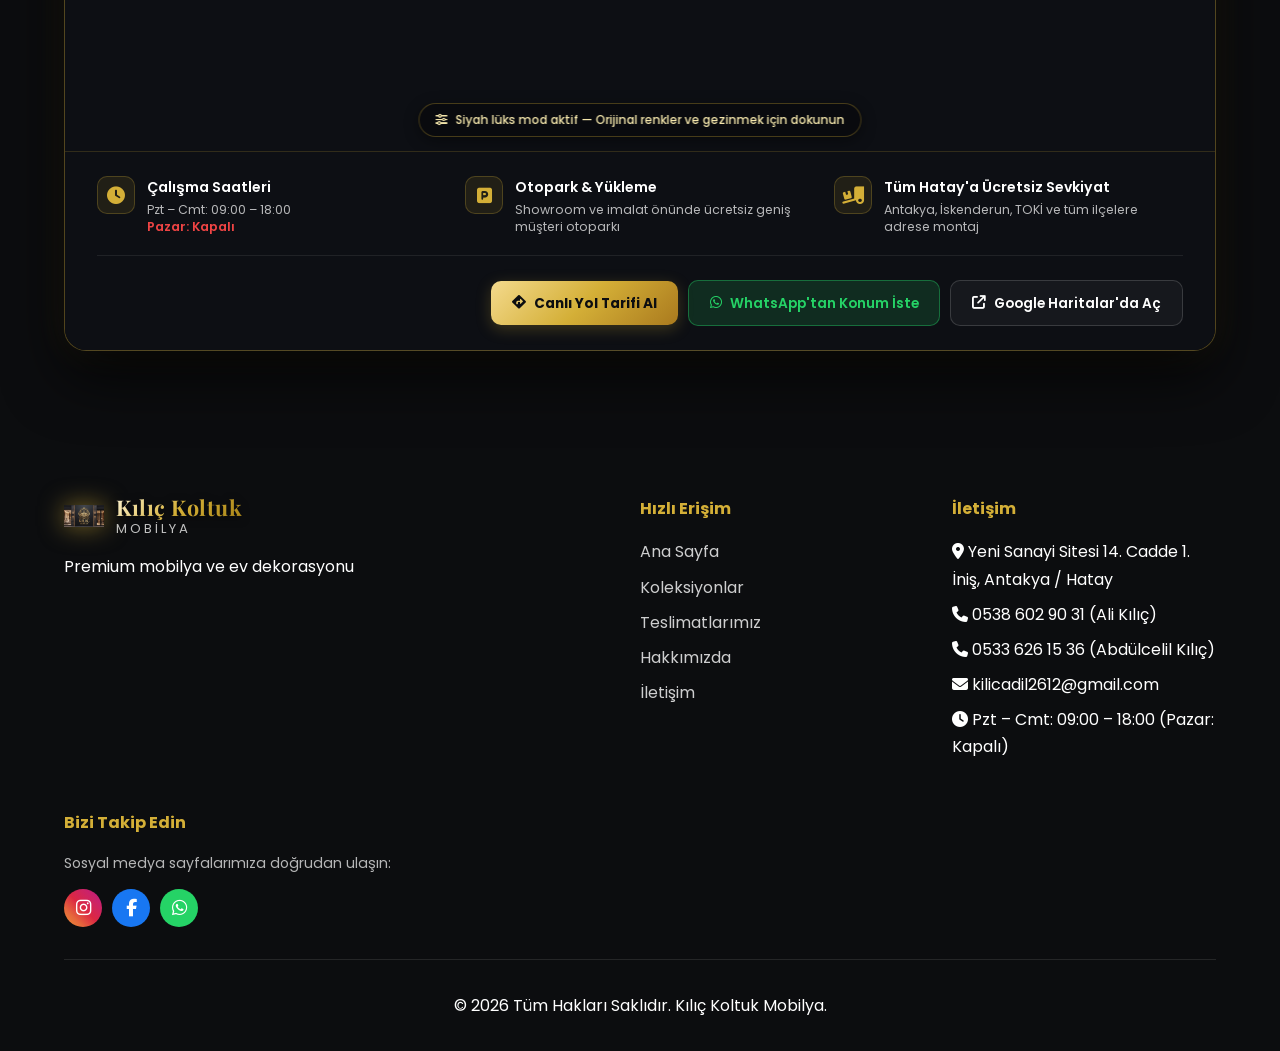
==== commit 896c397e: "fix: script.js katGeriBtn ve katSayfasi Referans hatasi duzeltildi, tum butonlar calisir duruma geti" ====
--- a/index.html
+++ b/index.html
@@ -1886,7 +1886,7 @@
         <span></span><span></span><span></span>
     </button>
 
-    <script src="script.js?v=5.0"></script>
+    <script src="script.js?v=5.4"></script>
 </body>
 
 </html>
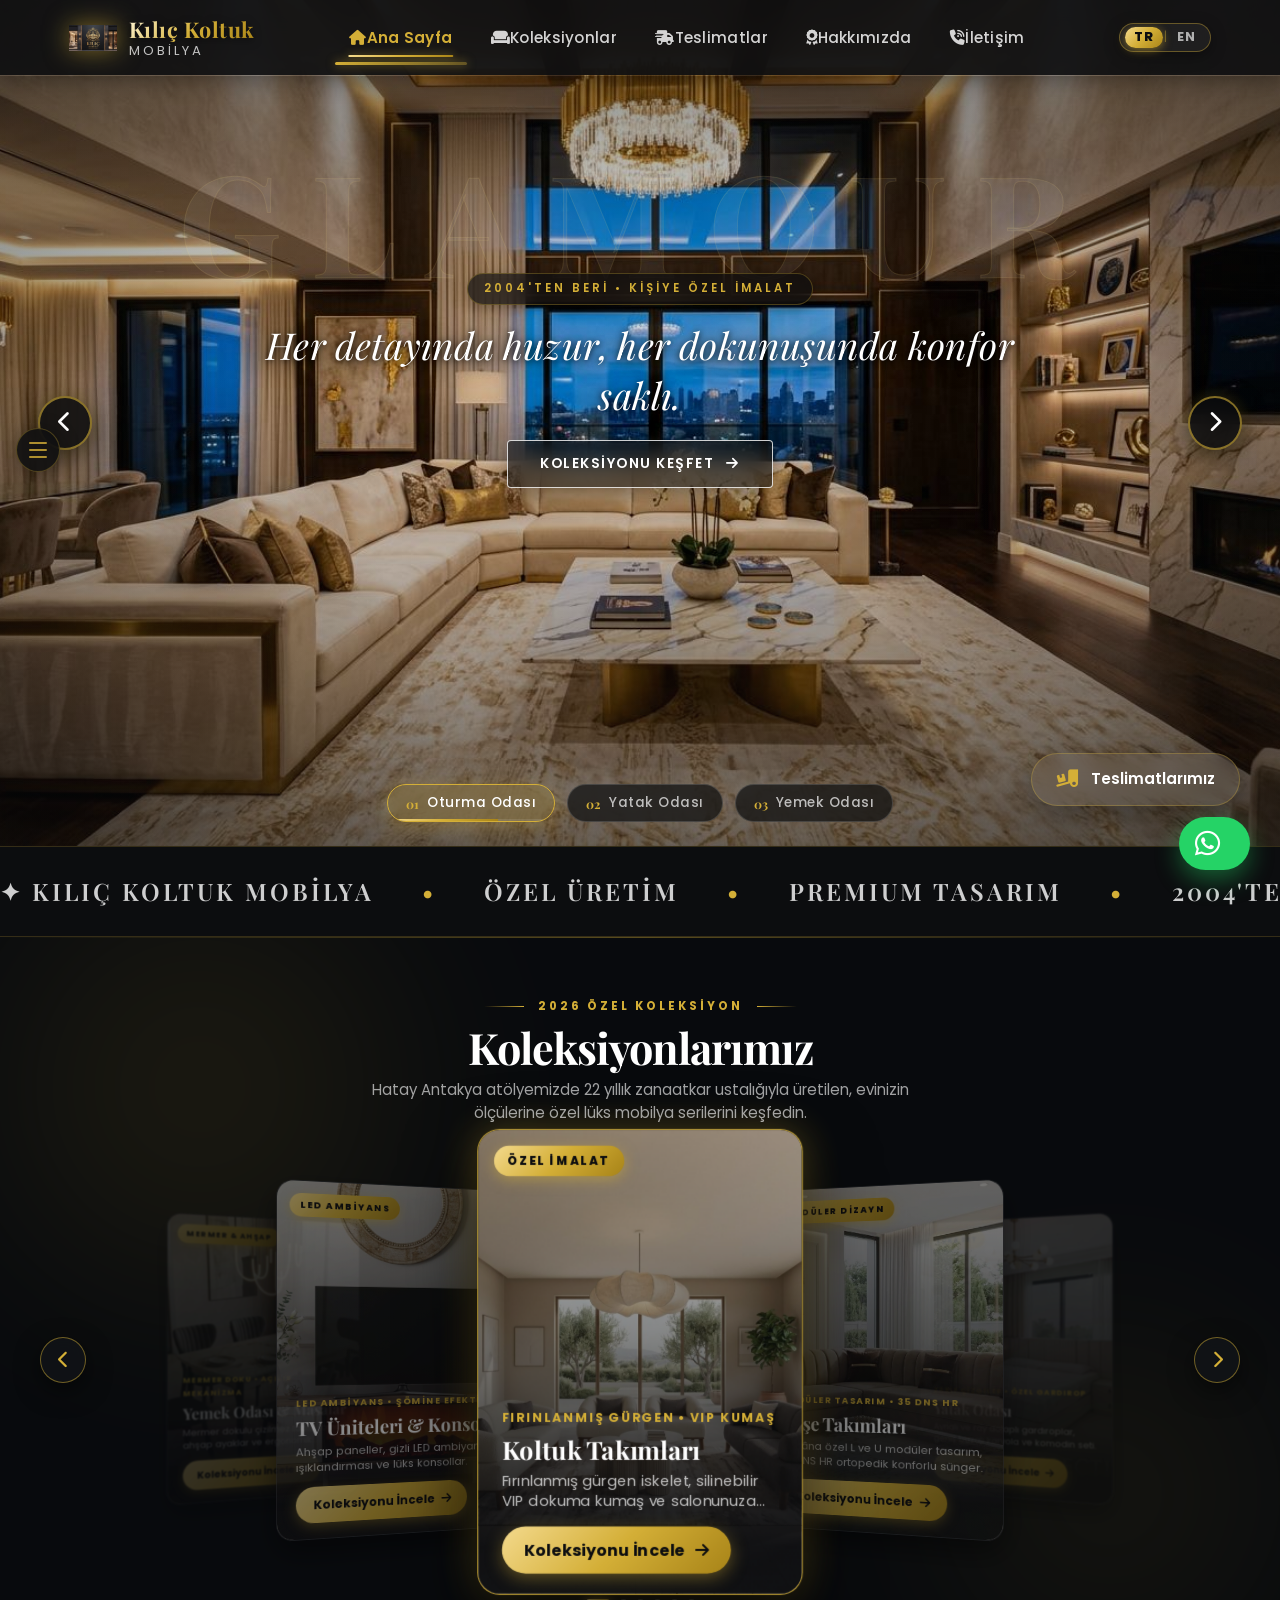
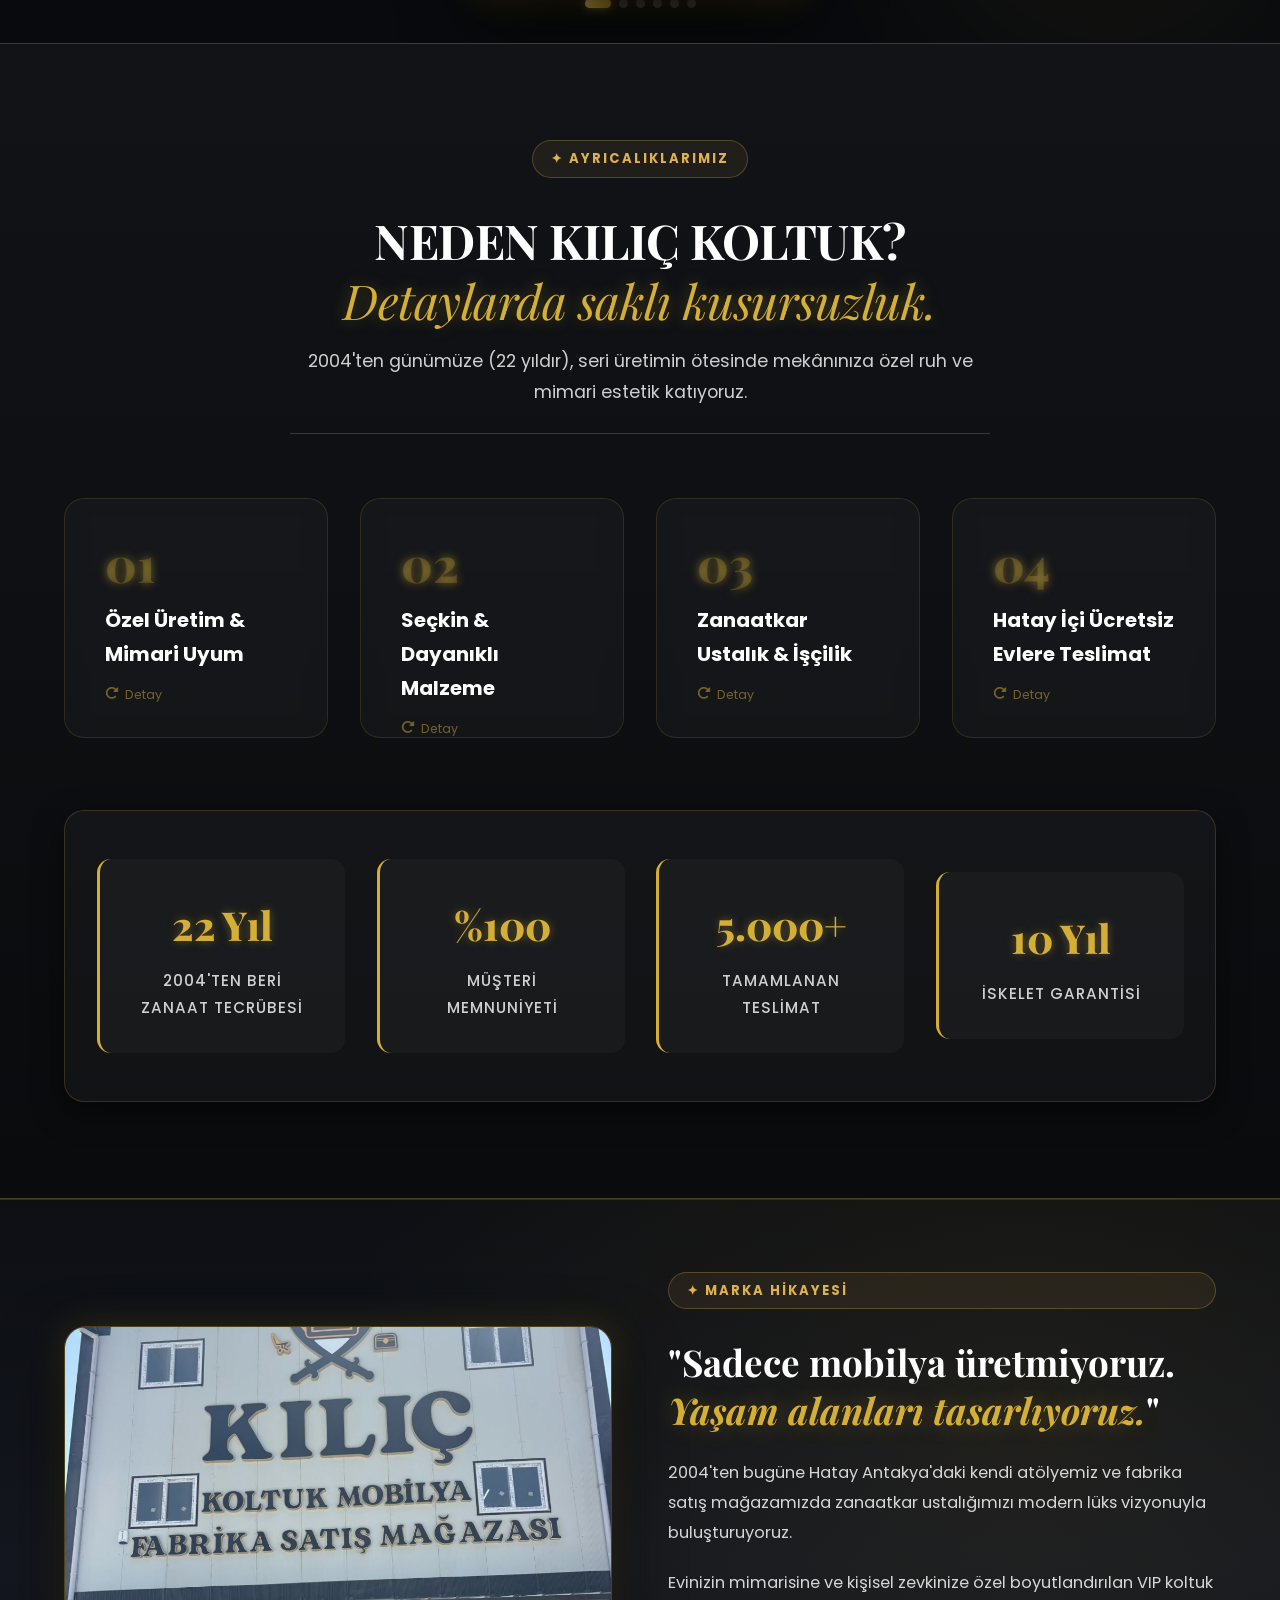
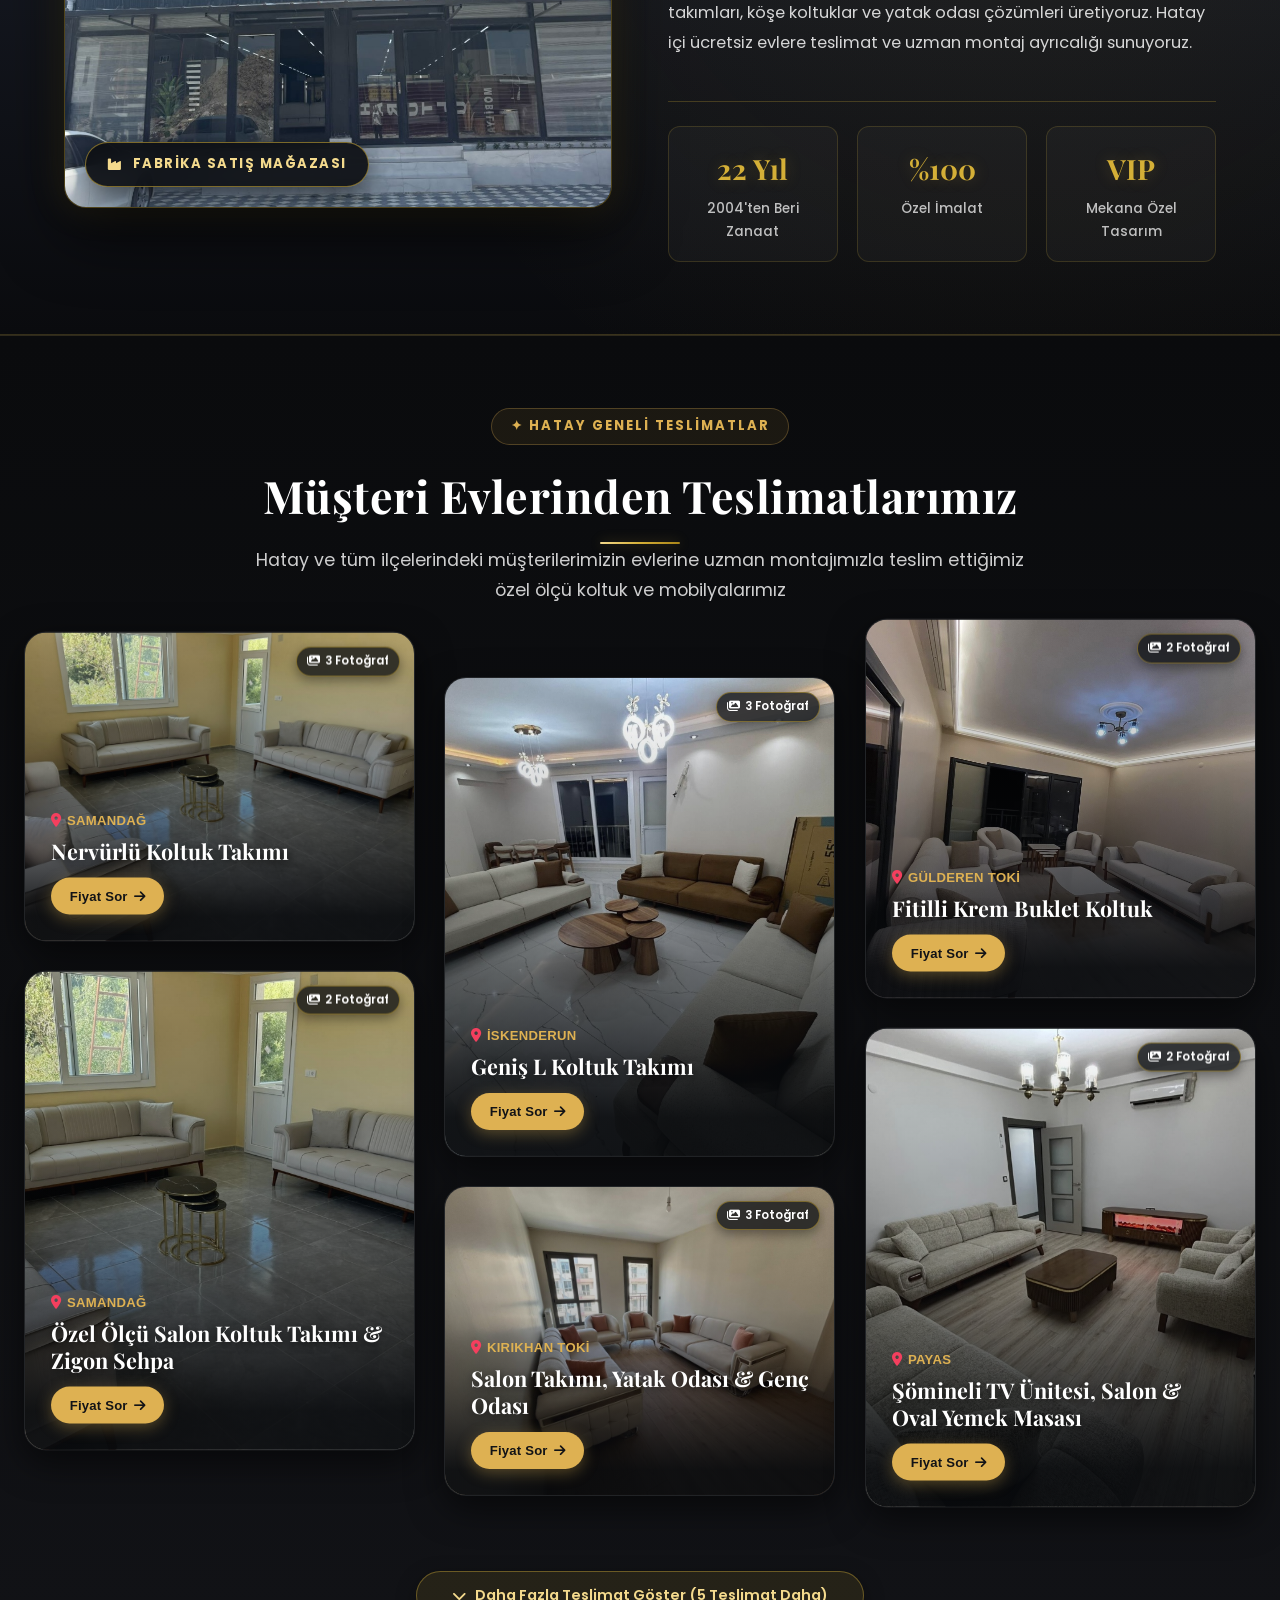
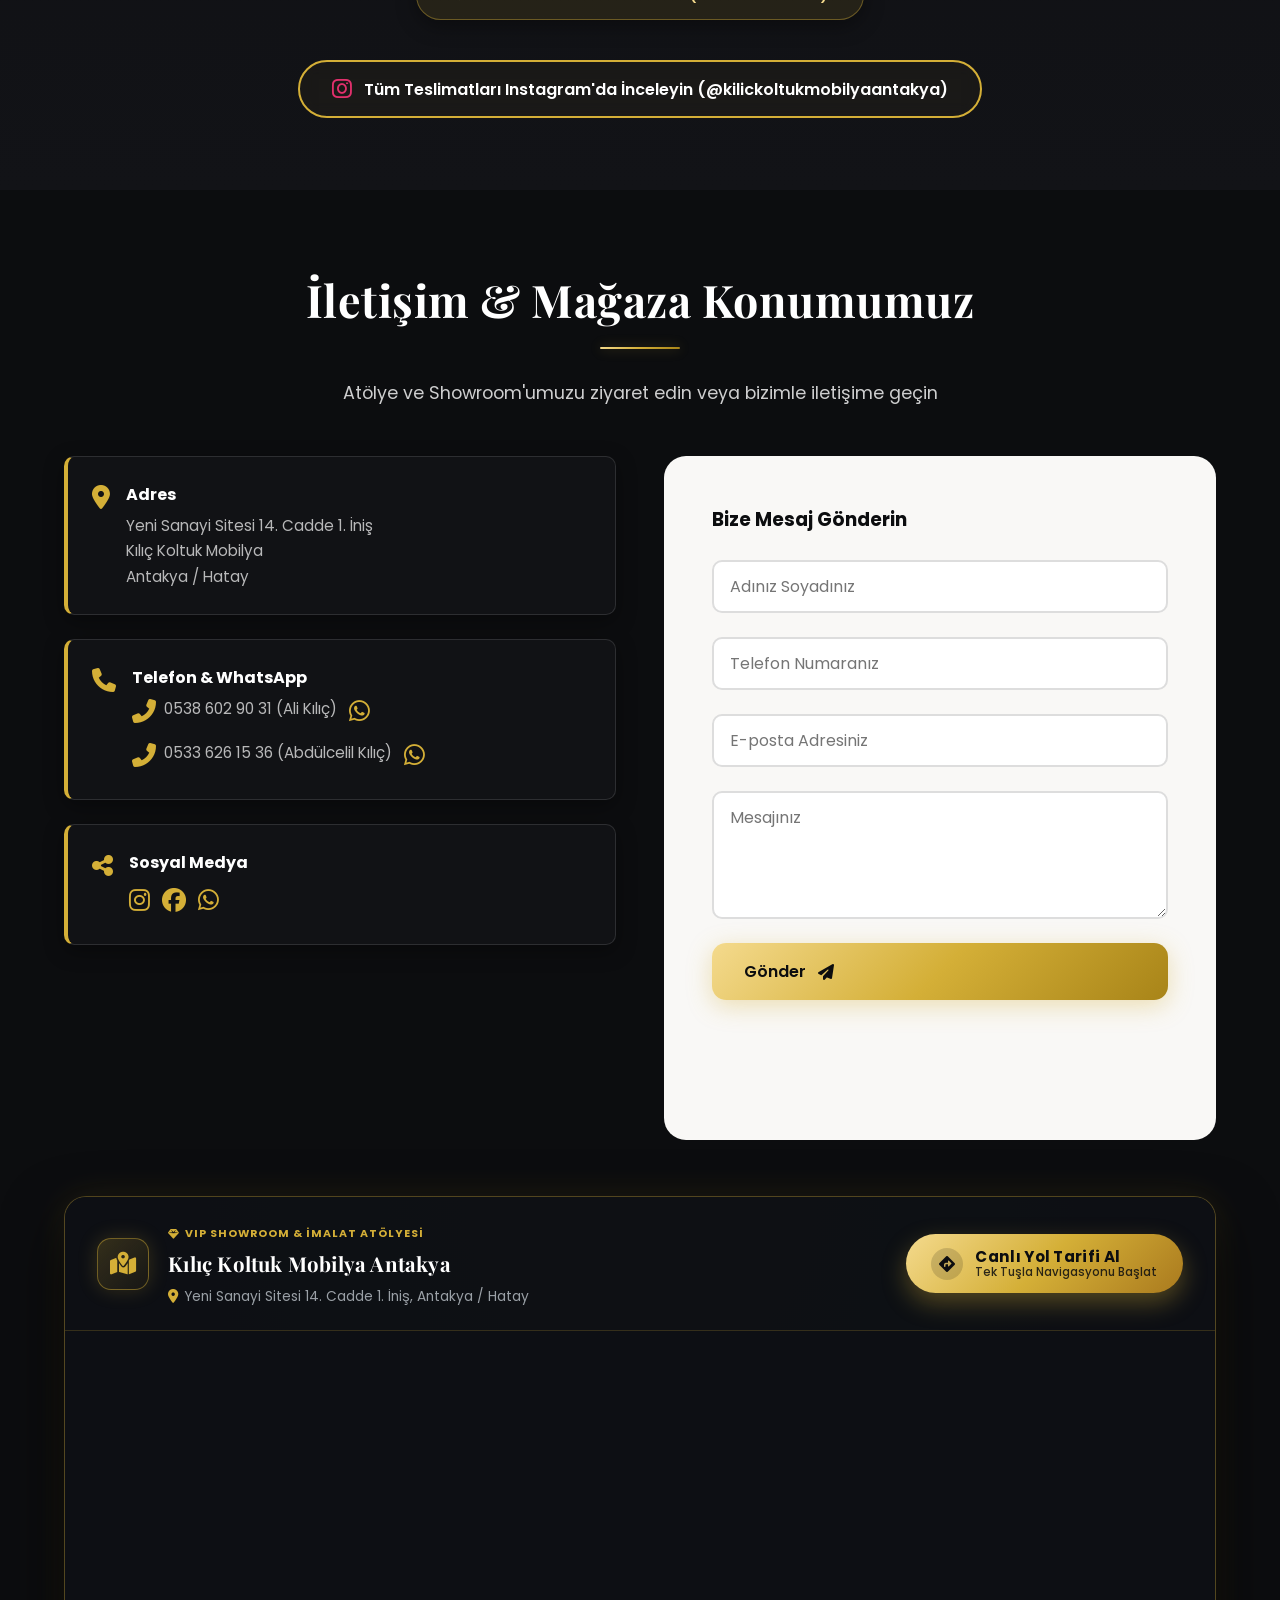
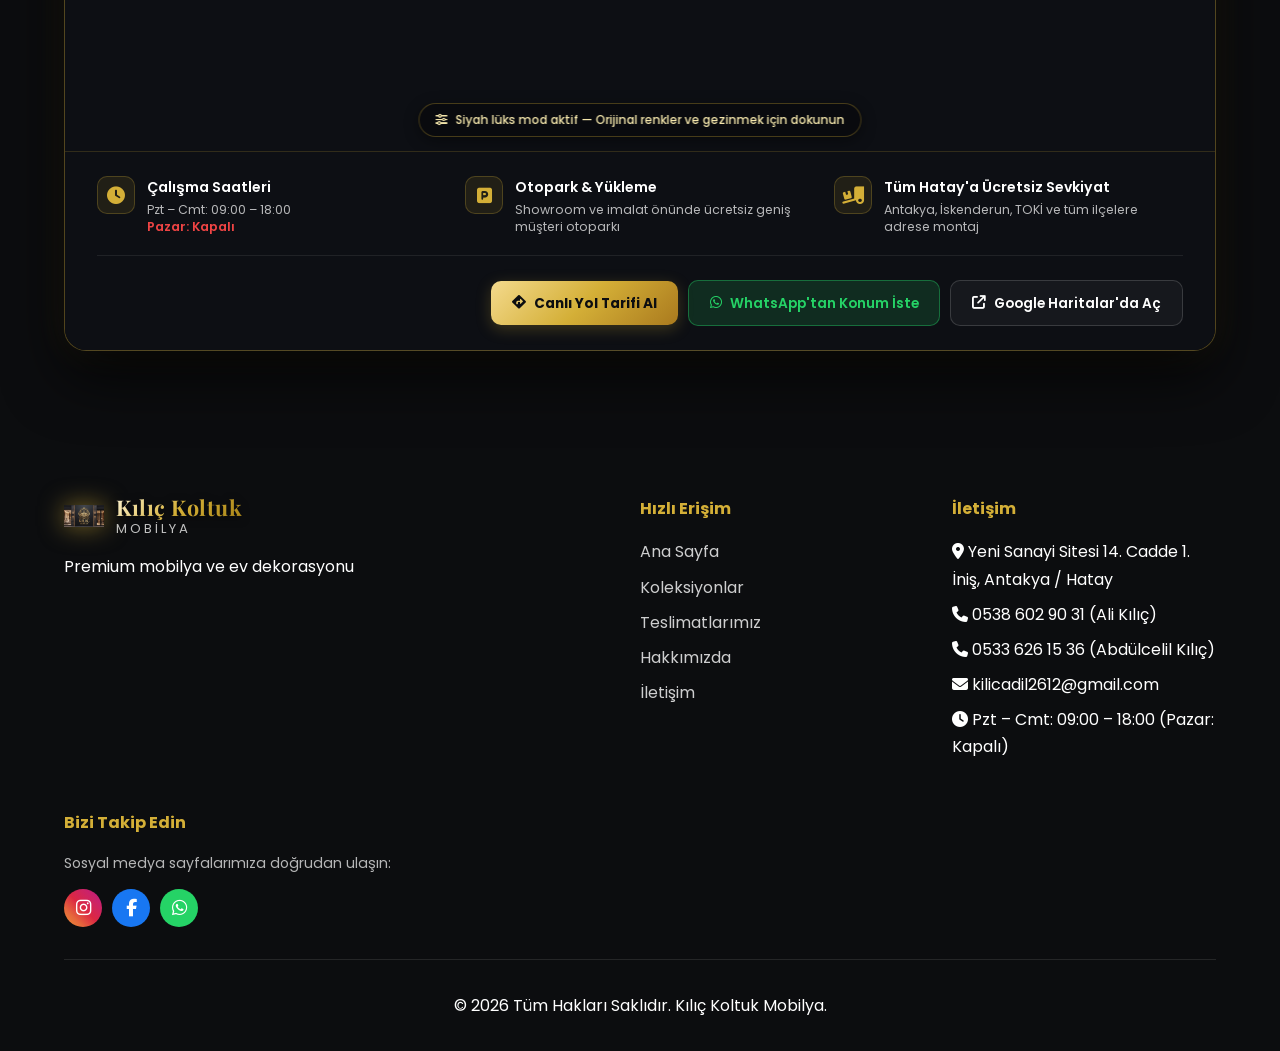
==== commit d2f800a6: "fix: 3D koleksiyon silindiri orijinal haline getirildi, ana sayfa ve koleksiyon butonlari baglandi" ====
--- a/index.html
+++ b/index.html
@@ -560,46 +560,6 @@
             display: none !important;
         }
 
-        /* 3D Arc Silindir Koleksiyon Kartları Mobilde */
-        .arc-stage {
-            height: 410px !important;
-            width: 100% !important;
-            max-width: 100vw !important;
-            overflow: hidden !important;
-            margin: 0.5rem 0 1rem !important;
-        }
-        .arc-cylinder-track {
-            width: 100% !important;
-            max-width: 100vw !important;
-        }
-        .arc-card {
-            width: 255px !important;
-            height: 380px !important;
-            margin-top: -190px !important;
-            margin-left: -127px !important;
-            border-radius: 18px !important;
-        }
-        .arc-card-img {
-            width: 100% !important;
-            height: 100% !important;
-            object-fit: cover !important;
-            object-position: center center !important;
-            border-radius: 18px !important;
-        }
-        .arc-card-gradient {
-            background: linear-gradient(180deg, rgba(12, 13, 15, 0.06) 0%, rgba(12, 13, 15, 0.25) 40%, rgba(10, 11, 14, 0.94) 86%) !important;
-        }
-        .arc-card-content {
-            padding: 1rem 0.95rem 0.9rem !important;
-        }
-        .arc-card-title {
-            font-size: 1.25rem !important;
-        }
-        .arc-card-desc {
-            font-size: 0.78rem !important;
-            line-height: 1.35 !important;
-            margin-bottom: 0.65rem !important;
-        }
 
         /* Hakkımızda / Fabrika Mağaza Görseli Mobilde */
         .brand-story-image-wrap {
@@ -913,7 +873,7 @@
                     <div class="hero-editorial-content">
                         <span class="hero-editorial-tag">2004'TEN BERİ &bull; ÖZEL ÖLÇÜ İMALAT</span>
                         <h1 class="hero-editorial-title">Her detayı huzur, her çizgisi konfor için tasarlandı.</h1>
-                        <a href="#oturma-odasi" class="hero-editorial-btn">
+                        <a href="#koleksiyon-vitrini" class="hero-editorial-btn" onclick="event.preventDefault(); window.katSayfasiAc('koltuk-takimi', 'Koltuk Takımları');">
                             <span>Koleksiyonu İncele</span>
                             <i class="fas fa-arrow-right"></i>
                         </a>
@@ -929,7 +889,7 @@
                     <div class="hero-editorial-content">
                         <span class="hero-editorial-tag">LÜKS BAZA &bull; SİLİNEBİLİR BAŞLIK</span>
                         <h2 class="hero-editorial-title">Günün tüm yorgunluğunu unutturan, huzur dolu dokunuşlar.</h2>
-                        <a href="#yatak-odasi" class="hero-editorial-btn">
+                        <a href="#koleksiyon-vitrini" class="hero-editorial-btn" onclick="event.preventDefault(); window.katSayfasiAc('yatak-odasi-koleksiyonu', 'Yatak Odası Koleksiyonu');">
                             <span>Yatak Odasını Keşfet</span>
                             <i class="fas fa-arrow-right"></i>
                         </a>
@@ -945,7 +905,7 @@
                     <div class="hero-editorial-content">
                         <span class="hero-editorial-tag">DOĞAL AHŞAP &bull; MERMER DOKU</span>
                         <h2 class="hero-editorial-title">En keyifli sofralar ve en sıcak sohbetler için.</h2>
-                        <a href="#yemek-odasi" class="hero-editorial-btn">
+                        <a href="#koleksiyon-vitrini" class="hero-editorial-btn" onclick="event.preventDefault(); window.katSayfasiAc('yemek-masasi', 'Yemek Masaları & Sandalyeler');">
                             <span>Yemek Masalarını İncele</span>
                             <i class="fas fa-arrow-right"></i>
                         </a>
@@ -1886,7 +1846,7 @@
         <span></span><span></span><span></span>
     </button>
 
-    <script src="script.js?v=5.4"></script>
+    <script src="script.js?v=5.6"></script>
 </body>
 
 </html>
--- a/style.css
+++ b/style.css
@@ -7424,12 +7424,12 @@
     }
     .arc-stage {
         height: 410px !important;
-        overflow: hidden !important;
+        overflow: visible !important;
         max-width: 100vw !important;
         width: 100% !important;
     }
     .arc-cylinder-track {
-        overflow: hidden !important;
+        overflow: visible !important;
         max-width: 100vw !important;
     }
     .arc-card {
